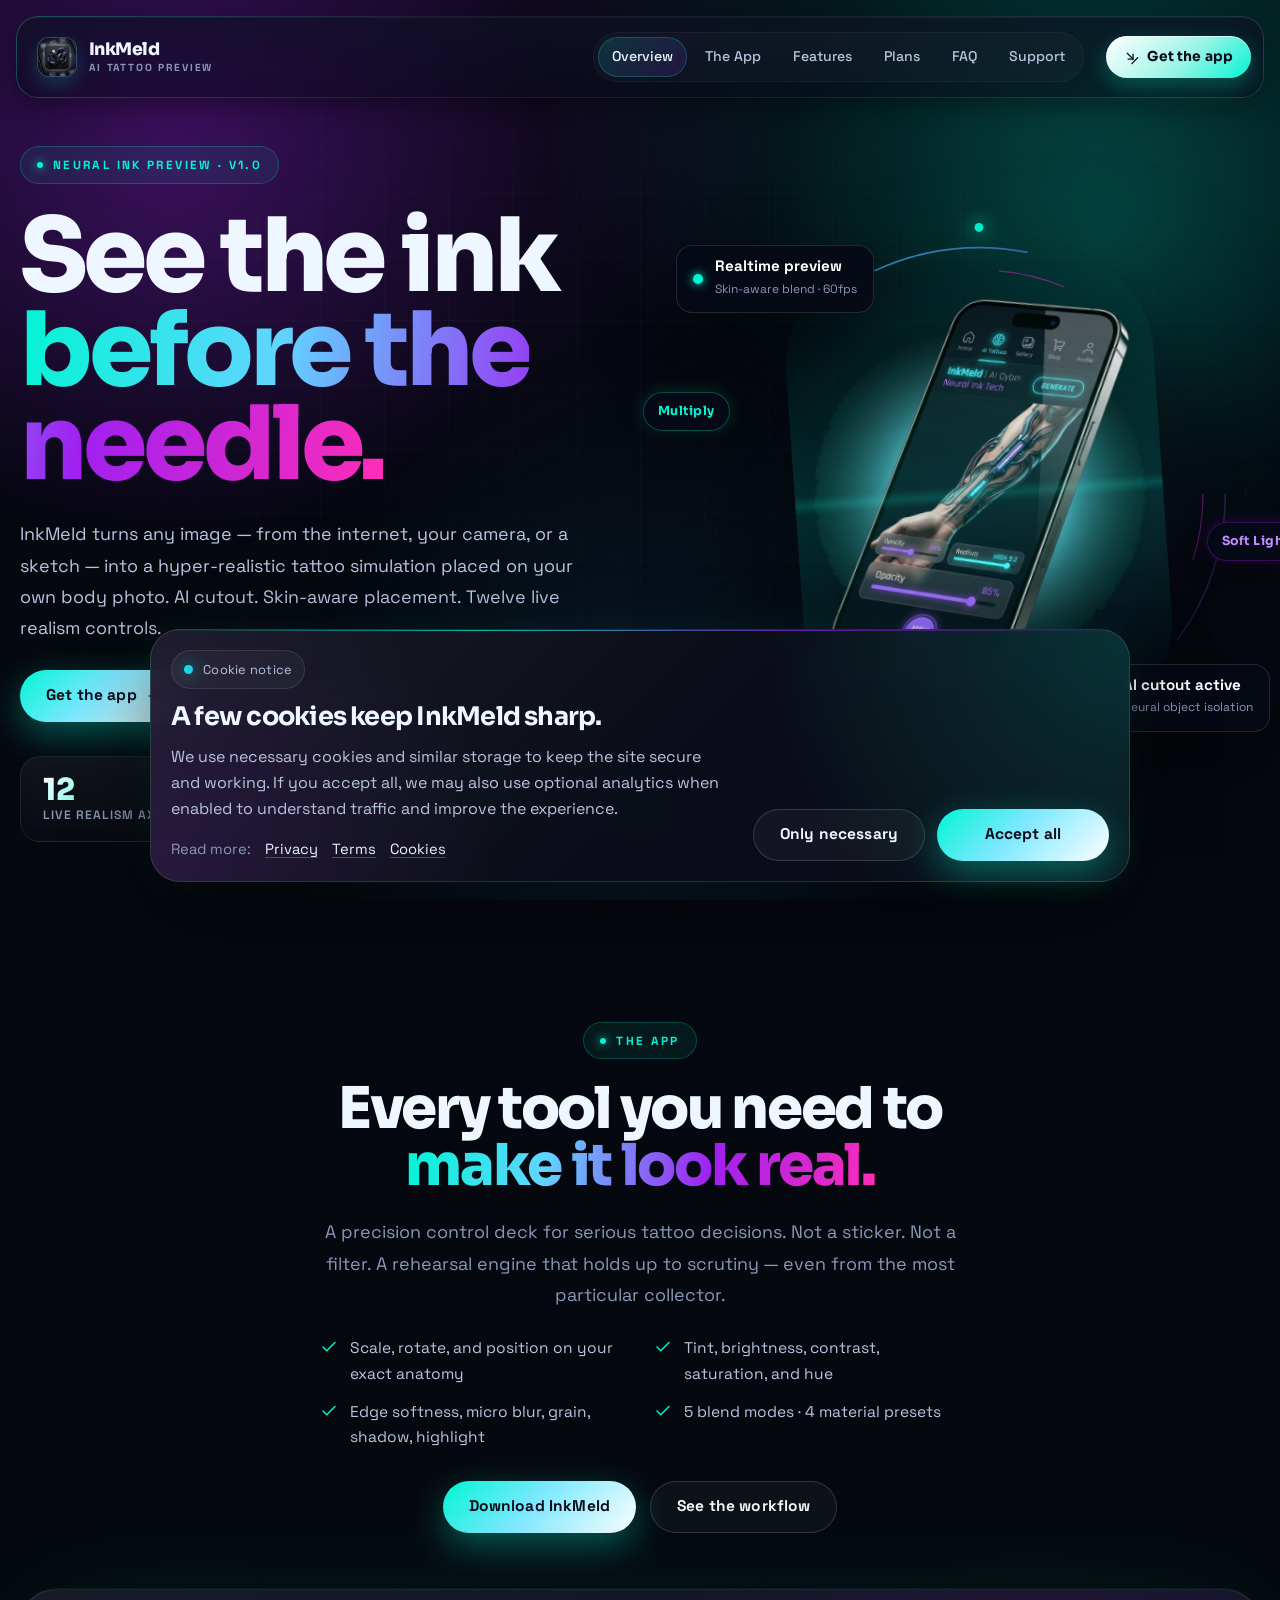
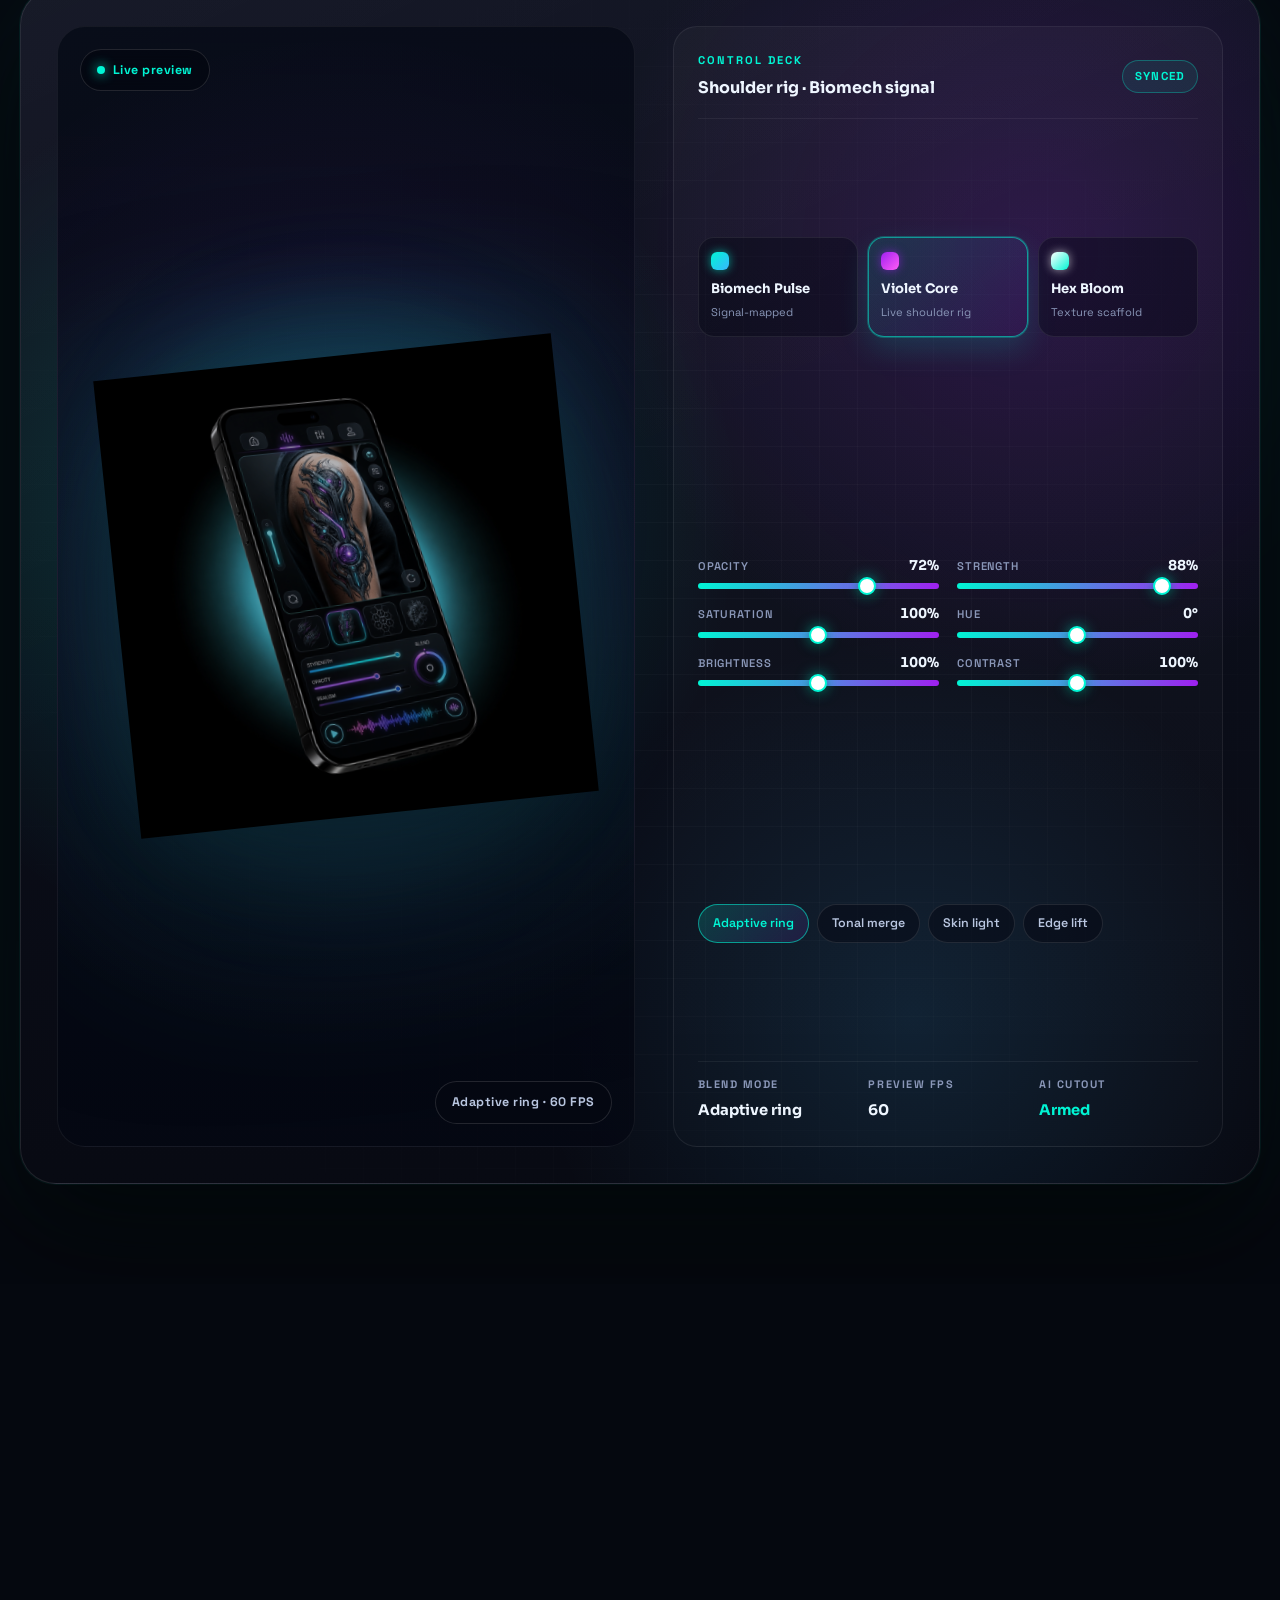
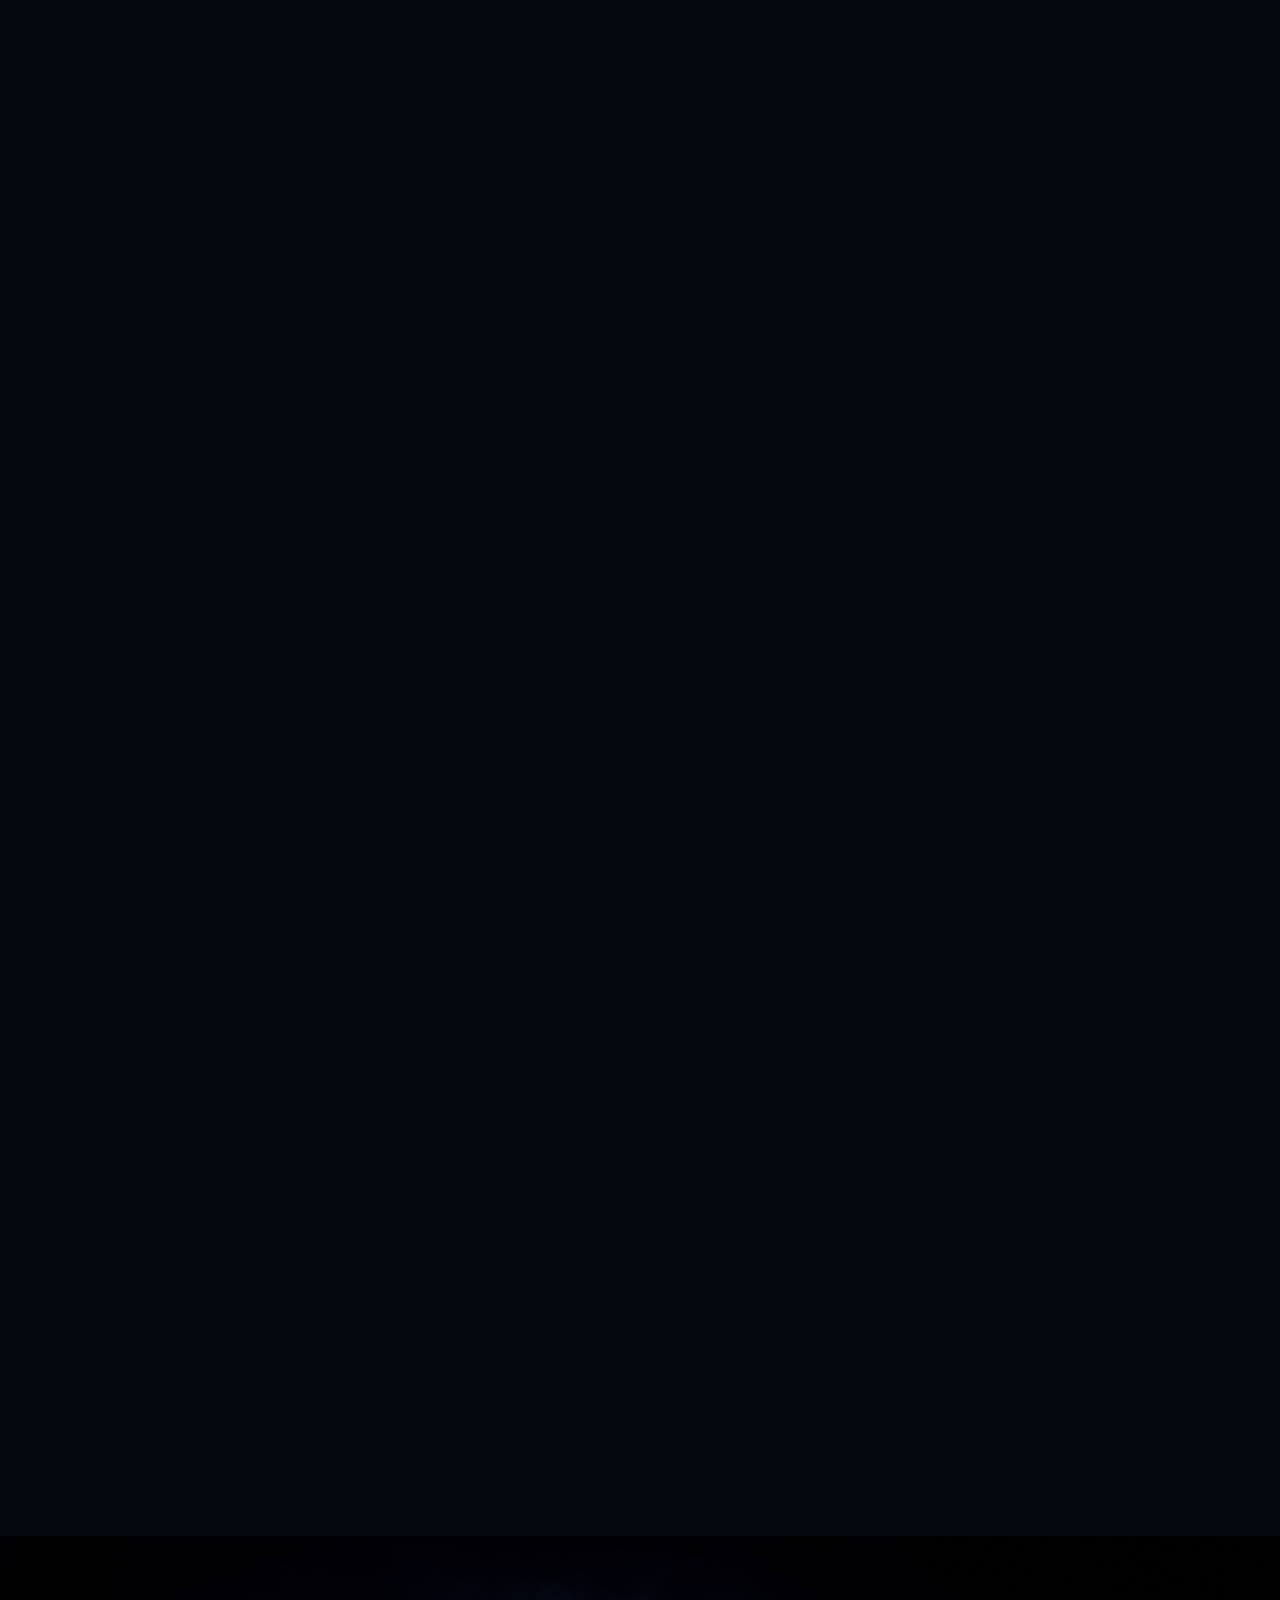
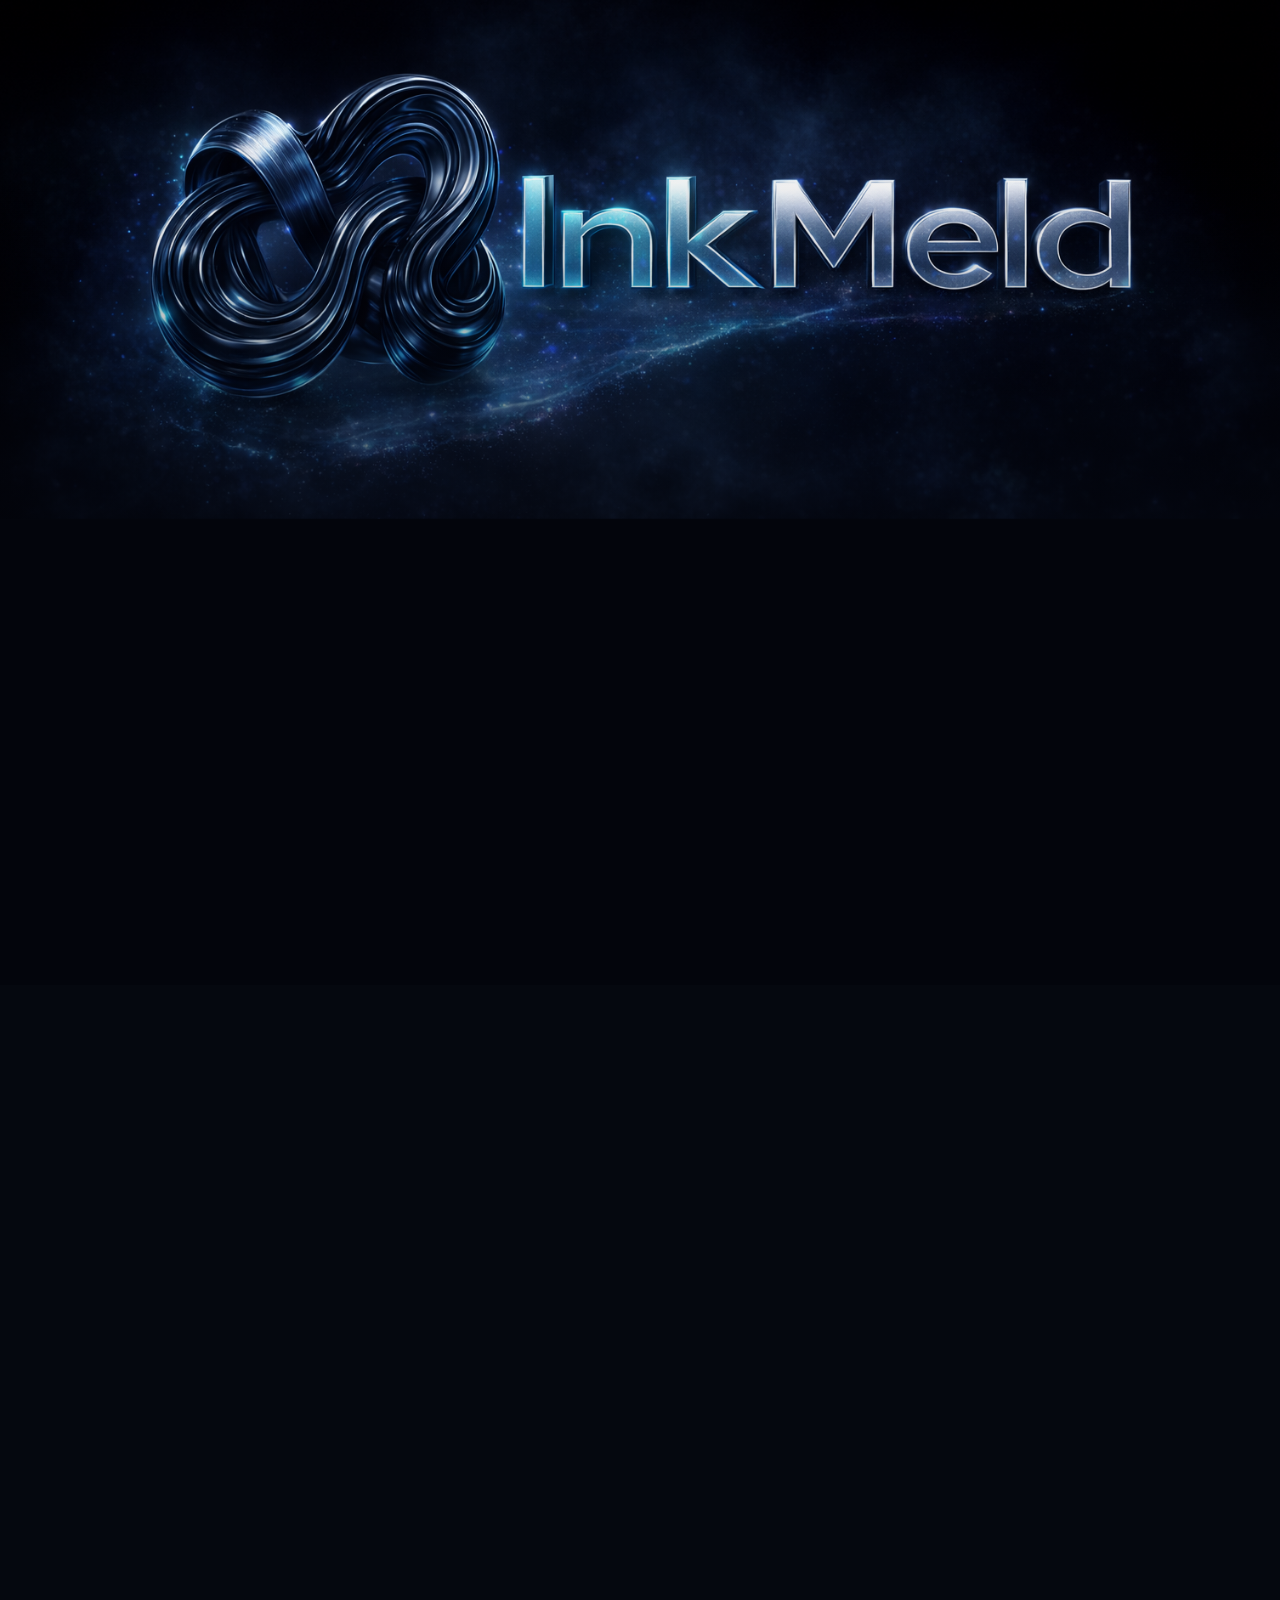
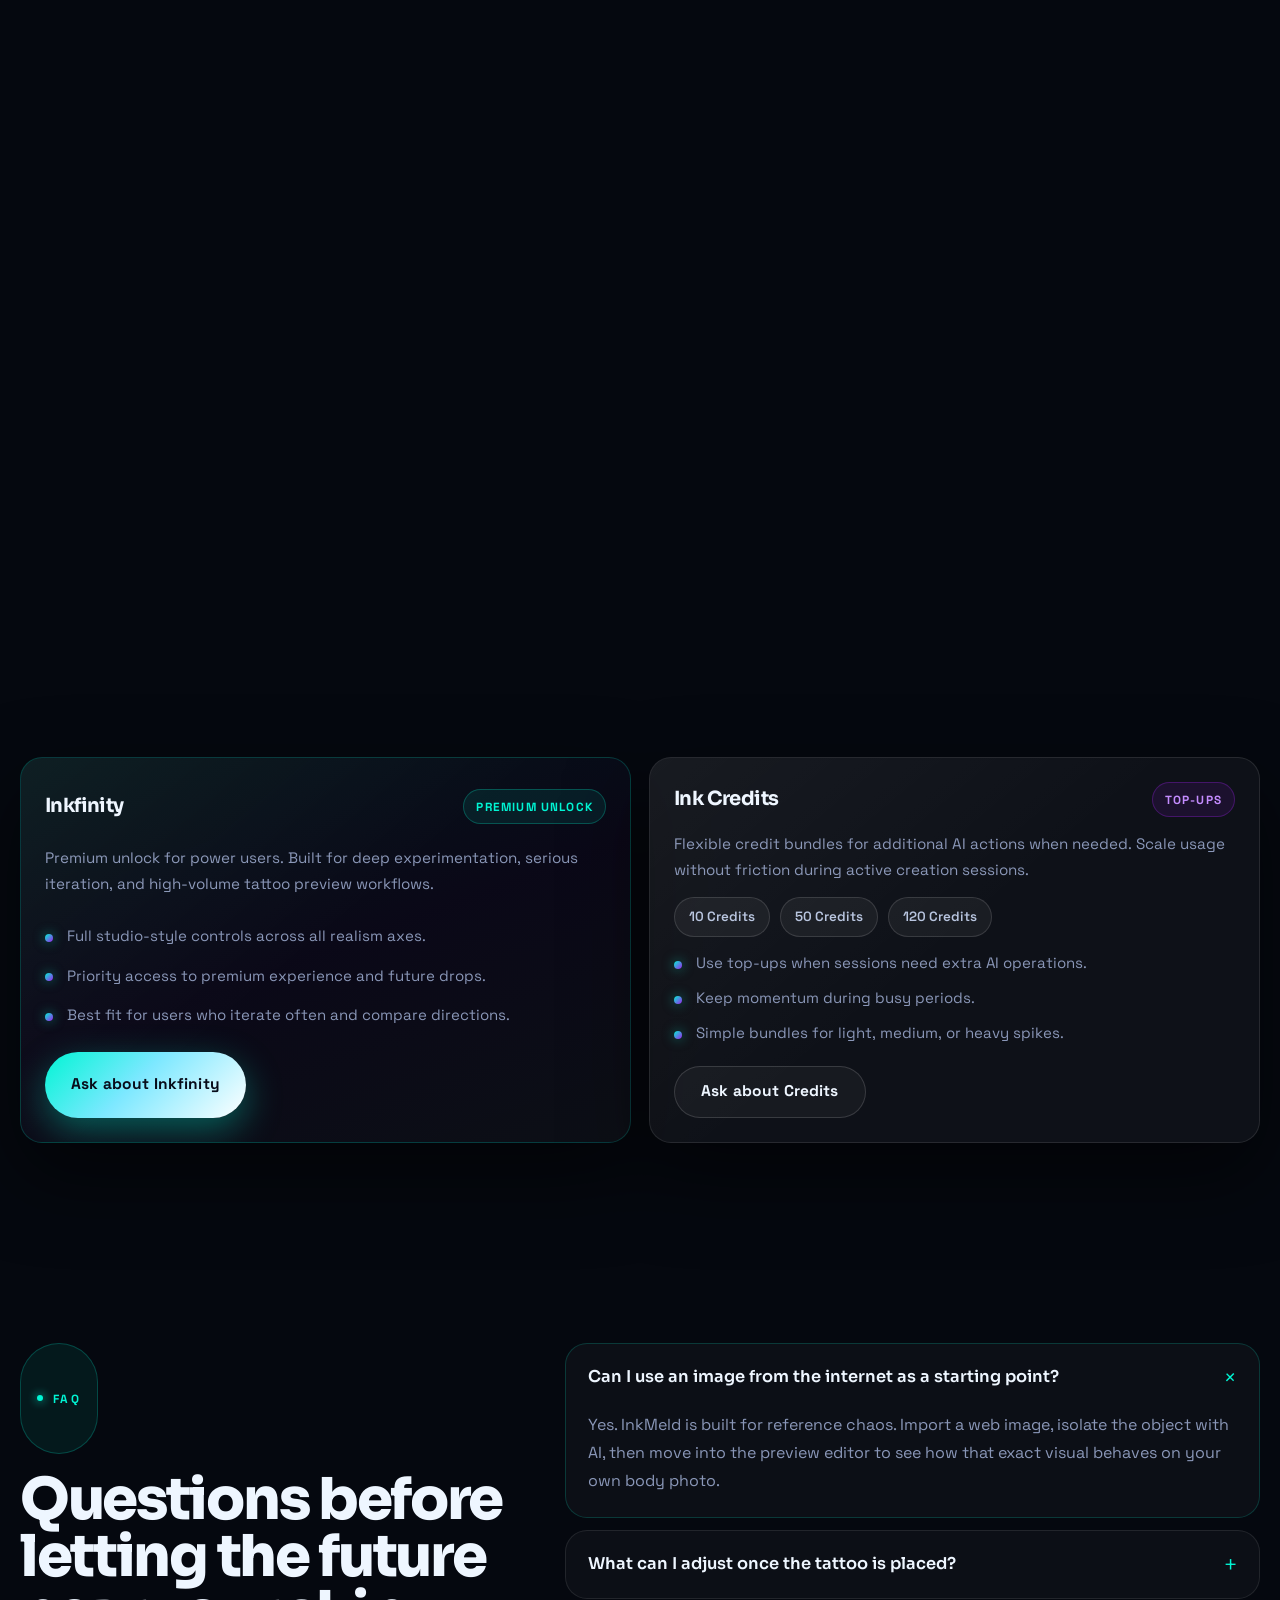
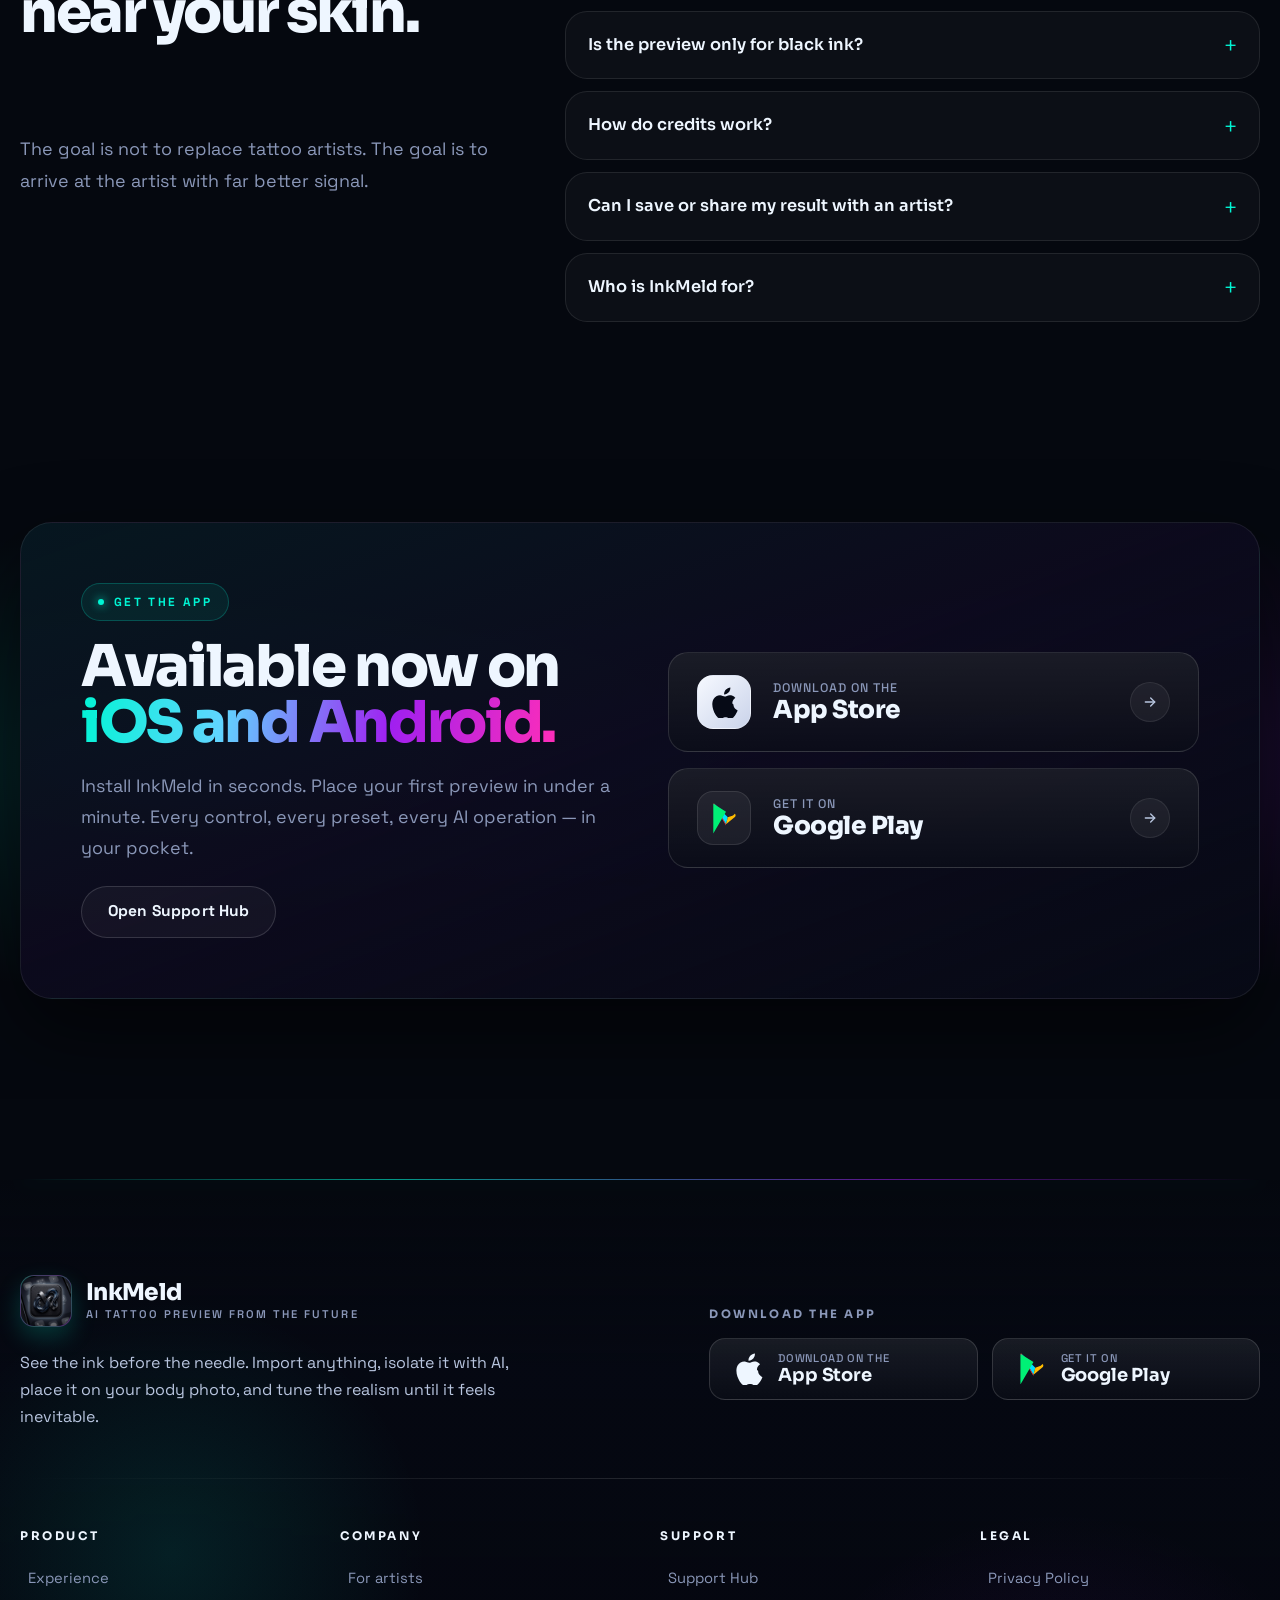
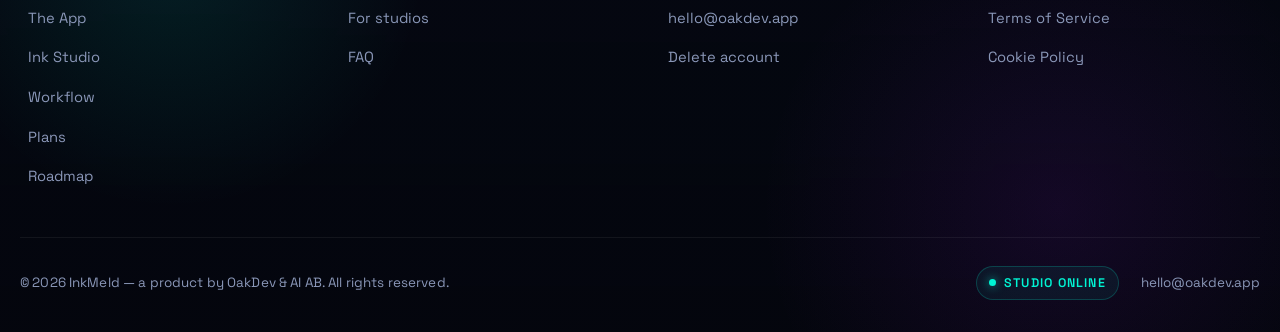
==== index.html @ fe4033d3 "interactive settings for phone" ====
<!DOCTYPE html>
<html lang="en">
<head>
  <meta charset="UTF-8">
  <meta name="viewport" content="width=device-width, initial-scale=1.0">
  <title>InkMeld | AI Tattoo Preview From The Future</title>
  <meta name="description" content="InkMeld turns any image into a believable tattoo preview. Import artwork from anywhere, isolate it with AI, place it on your body photo, and refine realism with studio-grade controls.">
  <meta name="theme-color" content="#05080f">
  <meta property="og:site_name" content="InkMeld">
  <meta property="og:title" content="InkMeld | AI Tattoo Preview From The Future">
  <meta property="og:description" content="Import artwork from anywhere, isolate it with AI, place it on your body photo, and refine realism with studio-grade controls.">
  <meta property="og:type" content="website">
  <meta property="og:url" content="https://inkmeld.oakdev.app/">
  <meta property="og:image" content="https://inkmeld.oakdev.app/assets/mainlogo-premium-dark.png">
  <meta name="twitter:card" content="summary_large_image">
  <meta name="twitter:title" content="InkMeld | AI Tattoo Preview From The Future">
  <meta name="twitter:description" content="See the tattoo before the commitment. AI cutouts, skin-aware placement, studio-grade realism.">
  <meta name="twitter:image" content="https://inkmeld.oakdev.app/assets/mainlogo-premium-dark.png">
  <script>document.documentElement.classList.add('js');</script>
  <link rel="stylesheet" href="/css/global.css">
  <link rel="stylesheet" href="/css/cookie-consent.css">
  <link rel="canonical" href="https://inkmeld.oakdev.app/">
  <link rel="icon" type="image/png" href="/assets/logo-launcher-256.png">
  <link rel="apple-touch-icon" href="/assets/apple-touch-icon.png">
  <link rel="manifest" href="/site.webmanifest">
  <script type="application/ld+json">{"@context":"https://schema.org","@type":"MobileApplication","name":"InkMeld","url":"https://inkmeld.oakdev.app/","applicationCategory":"LifestyleApplication","operatingSystem":"iOS, Android","description":"AI-powered tattoo preview app.","publisher":{"@type":"Organization","name":"OakDev & AI AB"},"image":"https://inkmeld.oakdev.app/assets/mainlogo-premium-dark.png"}</script>
  <script type="module" src="/js/firebase-client.js"></script>
  <script src="/js/components/navbar.js" defer></script>
  <script src="/js/components/footer.js" defer></script>
  <script src="/js/main.js" defer></script>
  <script src="/js/cookie-consent.js" defer></script>
</head>
<body>
  <div class="scroll-progress" aria-hidden="true"></div>
  <inkmeld-navbar></inkmeld-navbar>

  <main id="main-content">

    <!-- ═══════════════════════ HERO ═══════════════════════ -->
    <section class="hero-section" id="experience">
      <div class="hero-backdrop" aria-hidden="true">
        <div class="hero-orb hero-orb--violet"></div>
        <div class="hero-orb hero-orb--cyan"></div>
        <div class="hero-grid-overlay"></div>
      </div>

      <div class="container hero-grid">
        <div class="hero-copy reveal">
          <span class="eyebrow">Neural Ink Preview &middot; v1.0</span>
          <h1 class="display-title">
            See the ink<br>
            <span class="text-gradient">before the needle.</span>
          </h1>
          <p class="lead-copy">
            InkMeld turns any image — from the internet, your camera, or a sketch — into a hyper-realistic tattoo simulation placed on your own body photo. AI cutout. Skin-aware placement. Twelve live realism controls.
          </p>

          <div class="hero-actions">
            <a href="#get-app" class="btn-primary">
              <span>Get the app</span>
              <svg width="16" height="16" viewBox="0 0 24 24" fill="none" stroke="currentColor" stroke-width="2.2" stroke-linecap="round" stroke-linejoin="round" aria-hidden="true"><path d="M5 12h14"/><path d="m13 6 6 6-6 6"/></svg>
            </a>
            <a href="#showcase" class="btn-secondary">See how it works</a>
          </div>

          <div class="hero-proof">
            <div class="hero-proof-item">
              <strong data-count="12">12</strong>
              <span>Live realism axes</span>
            </div>
            <div class="hero-proof-divider" aria-hidden="true"></div>
            <div class="hero-proof-item">
              <strong data-count="5">5</strong>
              <span>Blend modes</span>
            </div>
            <div class="hero-proof-divider" aria-hidden="true"></div>
            <div class="hero-proof-item">
              <strong data-count="4">4</strong>
              <span>Material presets</span>
            </div>
          </div>
        </div>

        <div class="hero-visual reveal">
          <div class="hero-stage" data-tilt>
            <div class="hero-stage-glow" aria-hidden="true"></div>
            <svg class="hero-ring" viewBox="0 0 500 500" aria-hidden="true" preserveAspectRatio="xMidYMid meet">
              <defs>
                <linearGradient id="ringGrad" x1="0%" y1="0%" x2="100%" y2="100%">
                  <stop offset="0%" stop-color="#00f5d4" stop-opacity="0.9"/>
                  <stop offset="50%" stop-color="#a020f0" stop-opacity="0.6"/>
                  <stop offset="100%" stop-color="#38b6ff" stop-opacity="0"/>
                </linearGradient>
                <linearGradient id="ringGrad2" x1="100%" y1="0%" x2="0%" y2="100%">
                  <stop offset="0%" stop-color="#ff2db8" stop-opacity="0.8"/>
                  <stop offset="60%" stop-color="#a020f0" stop-opacity="0.2"/>
                  <stop offset="100%" stop-color="#a020f0" stop-opacity="0"/>
                </linearGradient>
              </defs>
              <circle cx="250" cy="250" r="238" fill="none" stroke="rgba(255,255,255,0.05)" stroke-width="1" stroke-dasharray="2 8"/>
              <circle cx="250" cy="250" r="220" fill="none" stroke="url(#ringGrad)" stroke-width="1.5" stroke-dasharray="140 800" class="hero-ring-spin"/>
              <circle cx="250" cy="250" r="200" fill="none" stroke="url(#ringGrad2)" stroke-width="1" stroke-dasharray="60 900" class="hero-ring-spin hero-ring-spin--reverse"/>
              <circle cx="250" cy="12" r="4" fill="#00f5d4" class="hero-ring-dot"/>
            </svg>

            <div class="hero-device-wrap">
              <img
                src="/assets/hero-phone-cutout.png"
                alt="InkMeld app showing a cybernetic arm tattoo preview with realism controls"
                class="hero-device"
                width="973"
                height="1024"
                fetchpriority="high"
                decoding="async"
              >
              <div class="hero-scan" aria-hidden="true"></div>
            </div>

            <div class="hero-tag hero-tag--top">
              <span class="hero-tag-dot" aria-hidden="true"></span>
              <div>
                <strong>Realtime preview</strong>
                <span>Skin-aware blend &middot; 60fps</span>
              </div>
            </div>

            <div class="hero-tag hero-tag--bottom">
              <svg width="16" height="16" viewBox="0 0 24 24" fill="none" stroke="currentColor" stroke-width="2" stroke-linecap="round" stroke-linejoin="round" aria-hidden="true"><polygon points="13 2 3 14 12 14 11 22 21 10 12 10 13 2"/></svg>
              <div>
                <strong>AI cutout active</strong>
                <span>Neural object isolation</span>
              </div>
            </div>

            <div class="hero-orbit hero-orbit--a" aria-hidden="true">
              <span>Multiply</span>
            </div>
            <div class="hero-orbit hero-orbit--b" aria-hidden="true">
              <span>Soft Light</span>
            </div>
            <div class="hero-orbit hero-orbit--c" aria-hidden="true">
              <span>Screen</span>
            </div>
          </div>
        </div>
      </div>

    </section>

    <!-- ═══════════════════════ SHOWCASE / THE APP ═══════════════════════ -->
    <section class="showcase-section" id="showcase">
      <div class="showcase-glow" aria-hidden="true"></div>
      <div class="container">
        <div class="showcase-copy showcase-copy--centered reveal">
          <span class="eyebrow">The App</span>
          <h2 class="section-title">Every tool you need to<br><span class="text-gradient">make it look real.</span></h2>
          <p class="section-copy">A precision control deck for serious tattoo decisions. Not a sticker. Not a filter. A rehearsal engine that holds up to scrutiny — even from the most particular collector.</p>

          <ul class="showcase-list showcase-list--inline">
            <li>
              <svg width="18" height="18" viewBox="0 0 24 24" fill="none" stroke="currentColor" stroke-width="2" stroke-linecap="round" stroke-linejoin="round" aria-hidden="true"><polyline points="20 6 9 17 4 12"/></svg>
              <span>Scale, rotate, and position on your exact anatomy</span>
            </li>
            <li>
              <svg width="18" height="18" viewBox="0 0 24 24" fill="none" stroke="currentColor" stroke-width="2" stroke-linecap="round" stroke-linejoin="round" aria-hidden="true"><polyline points="20 6 9 17 4 12"/></svg>
              <span>Tint, brightness, contrast, saturation, and hue</span>
            </li>
            <li>
              <svg width="18" height="18" viewBox="0 0 24 24" fill="none" stroke="currentColor" stroke-width="2" stroke-linecap="round" stroke-linejoin="round" aria-hidden="true"><polyline points="20 6 9 17 4 12"/></svg>
              <span>Edge softness, micro blur, grain, shadow, highlight</span>
            </li>
            <li>
              <svg width="18" height="18" viewBox="0 0 24 24" fill="none" stroke="currentColor" stroke-width="2" stroke-linecap="round" stroke-linejoin="round" aria-hidden="true"><polyline points="20 6 9 17 4 12"/></svg>
              <span>5 blend modes &middot; 4 material presets</span>
            </li>
          </ul>

          <div class="hero-actions" style="margin-top: 8px; justify-content: center;">
            <a class="btn-primary" href="#get-app">Download InkMeld</a>
            <a class="btn-secondary" href="#workflow">See the workflow</a>
          </div>
        </div>

        <!-- Live, interactive demo: phone (left) + controls (right) -->
        <div class="live-demo reveal" data-live-demo>
          <div class="live-demo-bg" aria-hidden="true"></div>
          <div class="live-demo-grid" aria-hidden="true"></div>

          <div class="live-demo-stage">
            <span class="live-demo-pill live-demo-pill--top">
              <span class="pulse-dot" aria-hidden="true"></span>
              Live preview
            </span>
            <div class="live-demo-glow live-demo-glow--cyan" aria-hidden="true"></div>
            <div class="live-demo-glow live-demo-glow--violet" aria-hidden="true"></div>

            <div class="live-phone-frame" data-live-phone>
              <img
                src="/assets/tattoo_app_control_mockup_v2.png"
                alt="InkMeld app showing a shoulder tattoo preview, responding to live control adjustments"
                class="live-phone-img"
                width="1254"
                height="1254"
                loading="lazy"
                decoding="async"
              >
              <div class="live-phone-tint" aria-hidden="true"></div>
            </div>

            <span class="live-demo-pill live-demo-pill--bottom">Adaptive ring · 60 FPS</span>
          </div>

          <div class="live-demo-controls">
            <header class="live-demo-header">
              <div>
                <span class="live-demo-eyebrow">Control deck</span>
                <strong>Shoulder rig · Biomech signal</strong>
              </div>
              <span class="live-demo-chip">Synced</span>
            </header>

            <section class="live-demo-presets" aria-label="Material presets" data-preset-row>
              <button type="button" class="live-preset" data-preset="pulse">
                <span class="live-preset-sigil live-preset-sigil--pulse" aria-hidden="true"></span>
                <strong>Biomech Pulse</strong>
                <span>Signal-mapped</span>
              </button>
              <button type="button" class="live-preset is-active" data-preset="violet">
                <span class="live-preset-sigil live-preset-sigil--violet" aria-hidden="true"></span>
                <strong>Violet Core</strong>
                <span>Live shoulder rig</span>
              </button>
              <button type="button" class="live-preset" data-preset="hex">
                <span class="live-preset-sigil live-preset-sigil--hex" aria-hidden="true"></span>
                <strong>Hex Bloom</strong>
                <span>Texture scaffold</span>
              </button>
            </section>

            <section class="live-demo-sliders" aria-label="Realism controls">
              <label class="live-slider">
                <div class="live-slider-label"><span>Opacity</span><strong data-value="opacity">72%</strong></div>
                <input type="range" min="0" max="100" value="72" data-control="opacity" aria-label="Opacity">
              </label>
              <label class="live-slider">
                <div class="live-slider-label"><span>Strength</span><strong data-value="strength">88%</strong></div>
                <input type="range" min="0" max="100" value="88" data-control="strength" aria-label="Strength">
              </label>
              <label class="live-slider">
                <div class="live-slider-label"><span>Saturation</span><strong data-value="saturation">100%</strong></div>
                <input type="range" min="0" max="200" value="100" data-control="saturation" aria-label="Saturation">
              </label>
              <label class="live-slider">
                <div class="live-slider-label"><span>Hue</span><strong data-value="hue">0°</strong></div>
                <input type="range" min="-180" max="180" value="0" data-control="hue" aria-label="Hue">
              </label>
              <label class="live-slider">
                <div class="live-slider-label"><span>Brightness</span><strong data-value="brightness">100%</strong></div>
                <input type="range" min="40" max="160" value="100" data-control="brightness" aria-label="Brightness">
              </label>
              <label class="live-slider">
                <div class="live-slider-label"><span>Contrast</span><strong data-value="contrast">100%</strong></div>
                <input type="range" min="40" max="160" value="100" data-control="contrast" aria-label="Contrast">
              </label>
            </section>

            <section class="live-demo-blends" aria-label="Blend stack" data-blend-row>
              <button type="button" class="live-blend is-active" data-blend="adaptive">Adaptive ring</button>
              <button type="button" class="live-blend" data-blend="tonal">Tonal merge</button>
              <button type="button" class="live-blend" data-blend="skin">Skin light</button>
              <button type="button" class="live-blend" data-blend="edge">Edge lift</button>
            </section>

            <footer class="live-demo-footer">
              <div class="live-demo-footer-item">
                <span>Blend mode</span>
                <strong data-blend-label>Adaptive ring</strong>
              </div>
              <div class="live-demo-footer-item">
                <span>Preview FPS</span>
                <strong>60</strong>
              </div>
              <div class="live-demo-footer-item">
                <span>AI cutout</span>
                <strong class="live-state-ready">Armed</strong>
              </div>
            </footer>
          </div>
        </div>
      </div>
    </section>

    <!-- ═══════════════════════ WORKFLOW ═══════════════════════ -->
    <section id="workflow">
      <div class="container">
        <div class="section-heading is-centered reveal">
          <span class="eyebrow">The Workflow</span>
          <h2 class="section-title">From random image to<br><span class="text-gradient">body-ready preview.</span></h2>
          <p class="section-copy">Four steps. Simple enough to feel immediate, deep enough to feel powerful.</p>
        </div>

        <div class="workflow-grid">
          <article class="panel workflow-card reveal">
            <div class="workflow-step-number">01</div>
            <h3 class="workflow-title">Import or photograph</h3>
            <p class="workflow-copy">Start with a body photo you shot yourself. Bring in the tattoo source from a screenshot, design, symbol, sketch, or reference. Any source.</p>
          </article>

          <article class="panel workflow-card reveal">
            <div class="workflow-step-number">02</div>
            <h3 class="workflow-title">Run the AI cutout</h3>
            <p class="workflow-copy">InkMeld isolates the exact motif you care about — not the background, not a screenshot, the object itself, clean and ready.</p>
          </article>

          <article class="panel workflow-card reveal">
            <div class="workflow-step-number">03</div>
            <h3 class="workflow-title">Place and sculpt</h3>
            <p class="workflow-copy">Move, rotate, scale, tint, blend, soften, and tune how the ink sits against skin until the illusion feels locked in.</p>
          </article>

          <article class="panel workflow-card reveal">
            <div class="workflow-step-number">04</div>
            <h3 class="workflow-title">Save, export, share</h3>
            <p class="workflow-copy">When the preview hits, keep it. Save to your account, export it, share it with your artist, or compare directions before you book.</p>
          </article>
        </div>
      </div>
    </section>

    <!-- ═══════════════════════ FEATURES ═══════════════════════ -->
    <section id="features">
      <div class="container">
        <div class="section-heading is-centered reveal">
          <span class="eyebrow">Feature Constellation</span>
          <h2 class="section-title">Everything that makes the<br>preview feel <span class="text-gradient">eerily real.</span></h2>
          <p class="section-copy">The power is not one single trick. It is the stack: import, isolate, place, blend, refine, export.</p>
        </div>

        <div class="feature-grid">
          <article class="panel feature-card reveal holo-card">
            <div class="feature-icon-wrap">
              <svg width="26" height="26" viewBox="0 0 24 24" fill="none" stroke="currentColor" stroke-width="1.5" stroke-linecap="round" stroke-linejoin="round" aria-hidden="true"><circle cx="12" cy="12" r="3"/><circle cx="12" cy="12" r="9" stroke-dasharray="3 3"/><line x1="12" y1="3" x2="12" y2="6"/><line x1="12" y1="18" x2="12" y2="21"/><line x1="3" y1="12" x2="6" y2="12"/><line x1="18" y1="12" x2="21" y2="12"/></svg>
            </div>
            <h3 class="feature-title">Placement controls</h3>
            <p class="feature-copy">Scale, rotate, and move the artwork over your body photo until the composition sits against the exact anatomy and flow you want.</p>
          </article>

          <article class="panel feature-card reveal holo-card">
            <div class="feature-icon-wrap">
              <svg width="26" height="26" viewBox="0 0 24 24" fill="none" stroke="currentColor" stroke-width="1.5" stroke-linecap="round" stroke-linejoin="round" aria-hidden="true"><rect x="2" y="2" width="12" height="12" rx="2"/><rect x="10" y="10" width="12" height="12" rx="2"/></svg>
            </div>
            <h3 class="feature-title">Blend modes</h3>
            <p class="feature-copy">Multiply, soft light, overlay, screen, and hard light let the same artwork behave like five different material realities on skin.</p>
          </article>

          <article class="panel feature-card reveal holo-card">
            <div class="feature-icon-wrap">
              <svg width="26" height="26" viewBox="0 0 24 24" fill="none" stroke="currentColor" stroke-width="1.5" stroke-linecap="round" stroke-linejoin="round" aria-hidden="true"><circle cx="12" cy="12" r="4"/><path d="M12 2v3M12 19v3M4.22 4.22l2.12 2.12M17.66 17.66l2.12 2.12M2 12h3M19 12h3M4.22 19.78l2.12-2.12M17.66 6.34l2.12-2.12"/></svg>
            </div>
            <h3 class="feature-title">Realism engine</h3>
            <p class="feature-copy">Edge softness, micro blur, grain, shadow, highlight, and skin blend turn a flat graphic into something bodily and settled — not floating above skin.</p>
          </article>

          <article class="panel feature-card reveal holo-card">
            <div class="feature-icon-wrap">
              <svg width="26" height="26" viewBox="0 0 24 24" fill="none" stroke="currentColor" stroke-width="1.5" stroke-linecap="round" stroke-linejoin="round" aria-hidden="true"><path d="M12 20h9"/><path d="M16.5 3.5a2.121 2.121 0 0 1 3 3L7 19l-4 1 1-4L16.5 3.5z"/></svg>
            </div>
            <h3 class="feature-title">Material presets</h3>
            <p class="feature-copy">Classic Black, Soft Ink, Neon Future, Etched Metal. Jump between moods without rebuilding settings from zero.</p>
          </article>

          <article class="panel feature-card reveal holo-card">
            <div class="feature-icon-wrap">
              <svg width="26" height="26" viewBox="0 0 24 24" fill="none" stroke="currentColor" stroke-width="1.5" stroke-linecap="round" stroke-linejoin="round" aria-hidden="true"><path d="M21 15a2 2 0 0 1-2 2H7l-4 4V5a2 2 0 0 1 2-2h14a2 2 0 0 1 2 2z"/><circle cx="9" cy="10" r="1" fill="currentColor"/><circle cx="13" cy="10" r="1" fill="currentColor"/><circle cx="17" cy="10" r="1" fill="currentColor"/></svg>
            </div>
            <h3 class="feature-title">Share &amp; collaborate</h3>
            <p class="feature-copy">Export and share polished previews. Align with your artist before the session, compare variants with friends, and keep a history.</p>
          </article>

          <article class="panel feature-card reveal holo-card">
            <div class="feature-icon-wrap">
              <svg width="26" height="26" viewBox="0 0 24 24" fill="none" stroke="currentColor" stroke-width="1.5" stroke-linecap="round" stroke-linejoin="round" aria-hidden="true"><path d="M12 2l3 6 7 1-5 5 1 7-6-3-6 3 1-7-5-5 7-1z"/></svg>
            </div>
            <h3 class="feature-title">Credits &amp; commerce</h3>
            <p class="feature-copy">Monthly quota plus purchased AI credits. Server-side receipt verification keeps grants clean — built for serious release, not prototype shortcuts.</p>
          </article>
        </div>
      </div>
    </section>

    <!-- ═══════════════════════ BRAND CINEMA ═══════════════════════ -->
    <section class="brand-cinema-section" aria-label="InkMeld brand visual">
      <div class="brand-cinema-wrap">
        <img
          src="/assets/mainlogo-premium-dark.png"
          alt="InkMeld brand scene — neon metallic mark in a cinematic dark chamber"
          class="brand-cinema-img"
          loading="lazy"
          width="3072"
          height="2048"
          decoding="async"
        >
        <div class="brand-cinema-overlay">
          <div class="container brand-cinema-content reveal">
            <span class="eyebrow">The InkMeld Identity</span>
            <h2 class="brand-cinema-headline">
              Designed for the year 2100.<br>
              <span class="text-gradient">Available right now.</span>
            </h2>
            <p class="brand-cinema-sub">A product for people who take their decisions seriously — whether it is their first tattoo or their thirtieth.</p>
          </div>
        </div>
      </div>
    </section>

    <!-- ═══════════════════════ USE CASES ═══════════════════════ -->
    <section id="use-cases">
      <div class="container">
        <div class="section-heading is-centered reveal">
          <span class="eyebrow">Built For</span>
          <h2 class="section-title">Three distinct audiences.<br><span class="text-gradient">One sharp tool.</span></h2>
          <p class="section-copy">Clarity for clients, speed for artists, a better consultation flow for studios. Same app, three reasons to open it.</p>
        </div>

        <div class="use-case-grid">
          <article class="panel use-case-card reveal holo-card">
            <div class="use-case-number">01</div>
            <h3 class="workflow-title">Collectors &amp; first-timers</h3>
            <p class="workflow-copy">Explore ideas safely before you commit. Compare placements, styles, and intensity on your own body photos so the final choice feels intentional — not impulsive.</p>
            <ul class="list-clean">
              <li>Compare motifs side-by-side before booking.</li>
              <li>Share polished previews with your artist.</li>
              <li>Arrive at the consultation with confidence.</li>
            </ul>
          </article>

          <article class="panel use-case-card reveal holo-card">
            <div class="use-case-number">02</div>
            <h3 class="workflow-title">Tattoo artists</h3>
            <p class="workflow-copy">Reduce revision loops. Align faster with client vision. Test rough ideas on body references and convert vague briefs into precise visual direction.</p>
            <ul class="list-clean">
              <li>Prototype placement on client body references.</li>
              <li>Validate style direction before final linework.</li>
              <li>Spend the session making, not explaining.</li>
            </ul>
          </article>

          <article class="panel use-case-card reveal holo-card">
            <div class="use-case-number">03</div>
            <h3 class="workflow-title">Studio owners</h3>
            <p class="workflow-copy">Standardize preview quality across your team. Improve close rates. Make the consultation feel like it operates ten years ahead of the competition.</p>
            <ul class="list-clean">
              <li>Premium, visual-first consultation flow.</li>
              <li>Build customer trust with realistic previews.</li>
              <li>Reputation for technical innovation.</li>
            </ul>
          </article>
        </div>
      </div>
    </section>

    <!-- ═══════════════════════ PRICING ═══════════════════════ -->
    <section id="plans">
      <div class="container">
        <div class="section-heading is-centered reveal">
          <span class="eyebrow">Access Model</span>
          <h2 class="section-title">One premium core.<br><span class="text-gradient">Inkfinity.</span></h2>
          <p class="section-copy">A premium unlock for power users, with flexible credit top-ups when you need more AI horsepower. No friction. No interrupting your flow.</p>
        </div>

        <div class="plans-grid reveal">
          <article class="panel plan-card plan-card--featured">
            <div class="plan-card-header">
              <h3 class="card-title">Inkfinity</h3>
              <span class="plan-tag">Premium unlock</span>
            </div>
            <p class="card-copy">Premium unlock for power users. Built for deep experimentation, serious iteration, and high-volume tattoo preview workflows.</p>
            <ul class="list-clean plan-list">
              <li>Full studio-style controls across all realism axes.</li>
              <li>Priority access to premium experience and future drops.</li>
              <li>Best fit for users who iterate often and compare directions.</li>
            </ul>
            <div class="plans-actions">
              <a class="btn-primary" href="mailto:hello@oakdev.app?subject=InkMeld%20Inkfinity%20Inquiry">Ask about Inkfinity</a>
            </div>
          </article>

          <article class="panel plan-card">
            <div class="plan-card-header">
              <h3 class="card-title">Ink Credits</h3>
              <span class="plan-tag plan-tag--soft">Top-ups</span>
            </div>
            <p class="card-copy">Flexible credit bundles for additional AI actions when needed. Scale usage without friction during active creation sessions.</p>
            <div class="credit-pill-row">
              <span class="credit-pill">10 Credits</span>
              <span class="credit-pill">50 Credits</span>
              <span class="credit-pill">120 Credits</span>
            </div>
            <ul class="list-clean plan-list">
              <li>Use top-ups when sessions need extra AI operations.</li>
              <li>Keep momentum during busy periods.</li>
              <li>Simple bundles for light, medium, or heavy spikes.</li>
            </ul>
            <div class="plans-actions">
              <a class="btn-secondary" href="mailto:hello@oakdev.app?subject=InkMeld%20Ink%20Credits%20Inquiry">Ask about Credits</a>
            </div>
          </article>
        </div>
      </div>
    </section>

    <!-- ═══════════════════════ FAQ ═══════════════════════ -->
    <section id="faq">
      <div class="container faq-layout">
        <div class="section-heading reveal">
          <span class="eyebrow">FAQ</span>
          <h2 class="section-title">Questions before letting the future<br>near your skin.</h2>
          <p class="section-copy">The goal is not to replace tattoo artists. The goal is to arrive at the artist with far better signal.</p>
        </div>

        <div class="faq-list reveal">
          <details class="faq-item" open>
            <summary>Can I use an image from the internet as a starting point?</summary>
            <p>Yes. InkMeld is built for reference chaos. Import a web image, isolate the object with AI, then move into the preview editor to see how that exact visual behaves on your own body photo.</p>
          </details>

          <details class="faq-item">
            <summary>What can I adjust once the tattoo is placed?</summary>
            <p>Placement, scale, rotation, tint, brightness, contrast, saturation, hue, opacity, edge softness, micro blur, grain, shadow, highlight, and skin blend — twelve axes of control across color and realism.</p>
          </details>

          <details class="faq-item">
            <summary>Is the preview only for black ink?</summary>
            <p>No. InkMeld includes tint handling and multiple material presets that push the preview toward dense blackwork, softer ink behavior, futuristic neon energy, or hard reflective finishes.</p>
          </details>

          <details class="faq-item">
            <summary>How do credits work?</summary>
            <p>The app supports a monthly quota plus purchased AI credits. Commerce flows use server-side receipt verification so credit grants happen only after successful validation.</p>
          </details>

          <details class="faq-item">
            <summary>Can I save or share my result with an artist?</summary>
            <p>Yes. Save, export, and share behavior lets your best previews move from experiment to real conversation — ready to use in artist consultations or side-by-side comparison rounds.</p>
          </details>

          <details class="faq-item">
            <summary>Who is InkMeld for?</summary>
            <p>Anyone in the tattoo decision chain: first-timers exploring ideas, collectors planning their next piece, professional artists streamlining client consultations, and studios that want a modern premium experience.</p>
          </details>
        </div>
      </div>
    </section>

    <!-- ═══════════════════════ GET THE APP ═══════════════════════ -->
    <section id="get-app" class="get-app-section">
      <div class="get-app-glow" aria-hidden="true"></div>
      <div class="container">
        <article class="panel get-app-panel reveal">
          <div class="get-app-copy">
            <span class="eyebrow">Get The App</span>
            <h2 class="section-title">Available now on<br><span class="text-gradient">iOS and Android.</span></h2>
            <p class="section-copy">Install InkMeld in seconds. Place your first preview in under a minute. Every control, every preset, every AI operation — in your pocket.</p>

            <div class="hero-actions" style="margin-top: 4px;">
              <a class="btn-secondary" href="/support">Open Support Hub</a>
            </div>
          </div>

          <div class="get-app-stores" aria-label="Download InkMeld">
            <a href="#" class="mega-store-btn mega-store-btn--apple" aria-label="Download InkMeld on the App Store">
              <span class="mega-store-btn__icon" aria-hidden="true">
                <svg viewBox="0 0 24 29" xmlns="http://www.w3.org/2000/svg" fill="currentColor">
                  <path d="M20.15 15.28c-.03-3.32 2.72-4.92 2.85-5-1.56-2.28-3.99-2.59-4.86-2.63-2.07-.21-4.03 1.22-5.08 1.22-1.04 0-2.66-1.19-4.37-1.16C6.3 7.75 3.96 9.04 2.71 11.18c-2.55 4.42-.65 10.96 1.83 14.54 1.22 1.75 2.67 3.72 4.57 3.65 1.84-.07 2.53-1.19 4.75-1.19s2.84 1.19 4.77 1.15c1.97-.04 3.22-1.78 4.42-3.55 1.41-2.02 1.98-3.99 2.01-4.09-.04-.02-3.88-1.49-3.91-5.41zM16.77 4.96c1-1.22 1.68-2.9 1.49-4.59-1.44.06-3.21.97-4.25 2.16-.92 1.07-1.74 2.79-1.52 4.43 1.61.12 3.26-.82 4.28-2z"/>
                </svg>
              </span>
              <span class="mega-store-btn__text">
                <small>Download on the</small>
                <strong>App Store</strong>
              </span>
              <span class="mega-store-btn__arrow" aria-hidden="true">
                <svg viewBox="0 0 24 24" fill="none" stroke="currentColor" stroke-width="2" stroke-linecap="round" stroke-linejoin="round"><path d="M5 12h14"/><path d="m13 6 6 6-6 6"/></svg>
              </span>
            </a>

            <a href="#" class="mega-store-btn mega-store-btn--google" aria-label="Get InkMeld on Google Play">
              <span class="mega-store-btn__icon" aria-hidden="true">
                <svg viewBox="0 0 512 512" xmlns="http://www.w3.org/2000/svg">
                  <path fill="#00E0FF" d="M325.3 234.3 104.6 12.1c-1.3-1.3-3.3.1-2.8 1.9l.2.6 193.2 334.5 30.1-114.8z"/>
                  <path fill="#FFBC00" d="m410.9 204.4-85.6 30-30.1 114.8 146.1-119.7c16.4-13.4 16.4-38.5-.3-51.8l-30.1 26.7z"/>
                  <path fill="#FF3A44" d="M295.2 349.2 101.9 12.6c-.4-1.8-1.8-3.1-3.7-3.5-3.9-.7-7.6 1.4-9.2 5l206.4 355.3-.2-20.2z"/>
                  <path fill="#00F076" d="M88.9 14.1c-1.4 2-2 4.3-1.9 6.6v470.6c0 2.4.7 4.7 2.1 6.7l206.4-354.8L88.9 14.1z"/>
                </svg>
              </span>
              <span class="mega-store-btn__text">
                <small>Get it on</small>
                <strong>Google Play</strong>
              </span>
              <span class="mega-store-btn__arrow" aria-hidden="true">
                <svg viewBox="0 0 24 24" fill="none" stroke="currentColor" stroke-width="2" stroke-linecap="round" stroke-linejoin="round"><path d="M5 12h14"/><path d="m13 6 6 6-6 6"/></svg>
              </span>
            </a>
          </div>
        </article>
      </div>
    </section>

  </main>

  <inkmeld-footer></inkmeld-footer>
</body>
</html>
---- css/global.css ----
@import url('https://fonts.googleapis.com/css2?family=Space+Grotesk:wght@400;500;700&family=Sora:wght@400;500;600;700;800;900&display=swap');

/* ─── Design Tokens ─────────────────────────────────────────── */
:root {
  --bg-void: #05080f;
  --bg-deep: #080b18;
  --bg-surface: rgba(10, 14, 28, 0.82);
  --bg-surface-strong: rgba(7, 10, 22, 0.96);
  --bg-soft: rgba(255, 255, 255, 0.04);
  --bg-elevated: rgba(255, 255, 255, 0.07);
  --border-soft: rgba(255, 255, 255, 0.09);
  --border-glow: rgba(0, 245, 212, 0.28);
  --text-main: #eef6ff;
  --text-muted: #8a97b8;
  --text-soft: #b8c5df;
  --text-dark: #080c1a;
  --neon-cyan: #00f5d4;
  --neon-blue: #38b6ff;
  --neon-violet: #a020f0;
  --neon-pink: #ff2db8;
  --neon-gold: #ffd24d;
  --neon-white: #e8f4ff;
  --danger: #ff4060;
  --shadow-deep: 0 32px 80px rgba(0, 0, 0, 0.55);
  --shadow-glow-cyan: 0 0 40px rgba(0, 245, 212, 0.22);
  --shadow-glow-violet: 0 0 40px rgba(160, 32, 240, 0.22);
  --radius-xl: 32px;
  --radius-lg: 24px;
  --radius-md: 18px;
  --radius-sm: 12px;
  --font-display: 'Sora', sans-serif;
  --font-body: 'Space Grotesk', sans-serif;
  --site-width: 1280px;
  --nav-height: 82px;
}

/* ─── Reset ─────────────────────────────────────────────────── */
*, *::before, *::after { box-sizing: border-box; margin: 0; padding: 0; }
html { scroll-behavior: smooth; }
html:focus-within { scroll-behavior: smooth; }
img { display: block; max-width: 100%; }
a { color: inherit; text-decoration: none; }
button, input, textarea, select { font: inherit; }
button { color: inherit; background: none; border: 0; }
main { position: relative; }
inkmeld-navbar, inkmeld-footer { display: block; }

a:focus-visible, button:focus-visible, input:focus-visible, summary:focus-visible {
  outline: 2px solid var(--neon-cyan);
  outline-offset: 4px;
  border-radius: 4px;
}

/* ─── Body & Background ─────────────────────────────────────── */
body {
  min-height: 100vh;
  overflow-x: hidden;
  background: var(--bg-void);
  color: var(--text-main);
  font-family: var(--font-body);
  line-height: 1.65;
}

body.nav-open { overflow: hidden; }

/* Subtle grid overlay (simplified — mask-image removed for perf) */
body::before {
  content: '';
  position: fixed;
  inset: 0;
  background:
    linear-gradient(rgba(255,255,255,0.018) 1px, transparent 1px),
    linear-gradient(90deg, rgba(255,255,255,0.018) 1px, transparent 1px);
  background-size: 80px 80px;
  pointer-events: none;
  z-index: -2;
  opacity: 0.55;
}

/* Ambient glow base */
body::after {
  content: '';
  position: fixed;
  inset: 0;
  background:
    radial-gradient(ellipse at 15% 10%, rgba(160, 32, 240, 0.18) 0%, transparent 40%),
    radial-gradient(ellipse at 85% 8%, rgba(0, 245, 212, 0.14) 0%, transparent 36%),
    radial-gradient(ellipse at 50% 90%, rgba(56, 182, 255, 0.1) 0%, transparent 40%);
  pointer-events: none;
  z-index: -1;
}

/* Canvas particles */
#ink-canvas {
  position: fixed;
  inset: 0;
  width: 100%;
  height: 100%;
  pointer-events: none;
  z-index: 0;
}

section {
  position: relative;
  padding: 100px 0;
  z-index: 1;
}

/* ─── Scroll Progress ───────────────────────────────────────── */
.scroll-progress {
  position: fixed;
  top: 0; left: 0;
  height: 2px;
  width: 0;
  background: linear-gradient(90deg, var(--neon-cyan), var(--neon-blue), var(--neon-violet), var(--neon-pink));
  box-shadow: 0 0 20px rgba(0, 245, 212, 0.6);
  z-index: 1200;
  transition: width 0.1s linear;
}

/* ─── Layout ────────────────────────────────────────────────── */
.container {
  width: min(100% - 40px, var(--site-width));
  margin: 0 auto;
}

/* ─── Animations ────────────────────────────────────────────── */
@keyframes float {
  0%, 100% { transform: translateY(0px); }
  50% { transform: translateY(-14px); }
}

@keyframes float-slow {
  0%, 100% { transform: translateY(0px) rotate(0deg); }
  33% { transform: translateY(-8px) rotate(0.5deg); }
  66% { transform: translateY(-4px) rotate(-0.5deg); }
}

@keyframes pulse-glow {
  0%, 100% { opacity: 0.5; transform: scale(1); }
  50% { opacity: 1; transform: scale(1.06); }
}

@keyframes pulse-ring {
  0% { transform: scale(0.94); opacity: 0.7; }
  100% { transform: scale(1.06); opacity: 0; }
}

@keyframes spin-slow {
  to { transform: rotate(360deg); }
}

@keyframes blink {
  0%, 100% { opacity: 1; }
  50% { opacity: 0.4; }
}

@keyframes gradient-shift {
  0% { background-position: 0% 50%; }
  50% { background-position: 100% 50%; }
  100% { background-position: 0% 50%; }
}

@keyframes shimmer {
  0% { transform: translateX(-100%); }
  100% { transform: translateX(200%); }
}

/* ─── Typography ────────────────────────────────────────────── */
.display-title, .section-title, .page-title, .cta-title {
  font-family: var(--font-display);
  letter-spacing: -0.04em;
}

.display-title {
  font-size: clamp(3.8rem, 8vw, 8rem);
  line-height: 0.92;
  font-weight: 800;
}

.section-title {
  font-size: clamp(2.4rem, 4.5vw, 4.6rem);
  line-height: 0.98;
  font-weight: 800;
}

.page-title {
  font-size: clamp(2.4rem, 5vw, 5rem);
  line-height: 0.98;
  font-weight: 800;
}

.lead-copy, .section-copy, .page-copy {
  color: var(--text-soft);
  font-size: clamp(1rem, 1.4vw, 1.18rem);
  max-width: 640px;
  line-height: 1.75;
}

.section-copy, .page-copy { color: var(--text-muted); }

.text-gradient {
  background: linear-gradient(100deg, var(--neon-cyan) 0%, #60d5ff 30%, var(--neon-violet) 65%, var(--neon-pink) 100%);
  -webkit-background-clip: text;
  background-clip: text;
  color: transparent;
}

/* ─── Section Headings ──────────────────────────────────────── */
.section-heading {
  display: grid;
  gap: 18px;
  margin-bottom: 52px;
}

.section-heading.is-centered {
  text-align: center;
  justify-items: center;
  max-width: 820px;
  margin-left: auto;
  margin-right: auto;
}

/* ─── Eyebrow ───────────────────────────────────────────────── */
.eyebrow {
  display: inline-flex;
  width: fit-content;
  align-items: center;
  gap: 10px;
  padding: 8px 16px;
  border-radius: 999px;
  border: 1px solid rgba(0, 245, 212, 0.22);
  background: rgba(0, 245, 212, 0.07);
  color: var(--neon-cyan);
  font-size: 0.74rem;
  font-weight: 700;
  letter-spacing: 0.2em;
  text-transform: uppercase;
}

.eyebrow::before {
  content: '';
  width: 6px;
  height: 6px;
  border-radius: 50%;
  background: var(--neon-cyan);
  box-shadow: 0 0 10px var(--neon-cyan);
  flex-shrink: 0;
}

/* ─── Panel / Glass ─────────────────────────────────────────── */
.panel, .glass-panel {
  position: relative;
  overflow: hidden;
  border-radius: var(--radius-xl);
  border: 1px solid var(--border-soft);
  background:
    linear-gradient(160deg, rgba(255,255,255,0.065) 0%, rgba(255,255,255,0.01) 60%),
    rgba(8, 12, 24, 0.96);
  box-shadow: var(--shadow-deep);
}

.panel::before, .glass-panel::before {
  content: '';
  position: absolute;
  inset: 0;
  background: linear-gradient(140deg, rgba(255,255,255,0.1) 0%, transparent 50%);
  opacity: 0.4;
  pointer-events: none;
}

/* shimmer removed — caused scroll repaints */

/* Holo card — pointer glow */
.holo-card {
  transition: transform 0.3s ease, box-shadow 0.3s ease;
}

.holo-card::after {
  content: '';
  position: absolute;
  inset: var(--pointer-y, -200%) auto auto var(--pointer-x, -200%);
  width: 280px;
  height: 280px;
  translate: -50% -50%;
  background: radial-gradient(circle, rgba(255,255,255,0.15), transparent 70%);
  opacity: 0;
  transition: opacity 0.3s ease;
  pointer-events: none;
  border-radius: 0;
}

.holo-card:hover {
  transform: translateY(-4px);
  box-shadow: 0 40px 80px rgba(0,0,0,0.6), 0 0 60px rgba(0, 245, 212, 0.08);
}

.holo-card:hover::after { opacity: 1; }

/* ─── Buttons ───────────────────────────────────────────────── */
.btn-primary, .btn-secondary, .btn-ghost {
  display: inline-flex;
  align-items: center;
  justify-content: center;
  gap: 9px;
  min-height: 52px;
  padding: 0 26px;
  border-radius: 999px;
  font-weight: 700;
  font-size: 0.97rem;
  letter-spacing: 0.01em;
  transition: transform 0.25s ease, box-shadow 0.25s ease, background 0.25s ease, border-color 0.25s ease;
  position: relative;
  overflow: hidden;
}

.btn-primary {
  color: var(--text-dark);
  background: linear-gradient(135deg, var(--neon-cyan) 0%, #7ce8ff 45%, #fff 100%);
  box-shadow: 0 12px 36px rgba(0, 245, 212, 0.35);
}

.btn-primary::before {
  content: '';
  position: absolute;
  inset: 0;
  background: linear-gradient(135deg, transparent, rgba(255,255,255,0.25), transparent);
  transform: translateX(-100%);
  transition: transform 0.5s ease;
}

.btn-primary:hover::before { transform: translateX(100%); }

.btn-secondary, .btn-ghost {
  color: var(--text-main);
  border: 1px solid rgba(255, 255, 255, 0.14);
  background: rgba(255, 255, 255, 0.04);
}

.btn-primary:hover {
  transform: translateY(-3px);
  box-shadow: 0 20px 50px rgba(0, 245, 212, 0.45);
}

.btn-secondary:hover, .btn-ghost:hover {
  transform: translateY(-3px);
  border-color: rgba(0, 245, 212, 0.4);
  background: rgba(0, 245, 212, 0.06);
  box-shadow: 0 12px 36px rgba(0, 245, 212, 0.15);
}

.button-row, .hero-actions, .cta-actions, .support-actions {
  display: flex;
  flex-wrap: wrap;
  gap: 14px;
}

/* ─── Chip ──────────────────────────────────────────────────── */
.tag-row, .hero-chip-row {
  display: flex;
  flex-wrap: wrap;
  gap: 10px;
}

.chip {
  display: inline-flex;
  align-items: center;
  gap: 9px;
  padding: 9px 14px;
  border-radius: 999px;
  border: 1px solid rgba(255,255,255,0.09);
  background: rgba(255,255,255,0.04);
  color: var(--text-soft);
  font-size: 0.88rem;
  transition: border-color 0.2s ease, background 0.2s ease;
}

.chip:hover {
  border-color: rgba(0, 245, 212, 0.25);
  background: rgba(0, 245, 212, 0.05);
}

.chip::before {
  content: '';
  width: 6px;
  height: 6px;
  border-radius: 50%;
  background: linear-gradient(180deg, var(--neon-cyan), var(--neon-violet));
  box-shadow: 0 0 10px rgba(0, 245, 212, 0.5);
  flex-shrink: 0;
}

/* ─── List Clean ────────────────────────────────────────────── */
.list-clean {
  list-style: none;
  display: grid;
  gap: 14px;
}

.list-clean li {
  position: relative;
  padding-left: 22px;
  color: var(--text-soft);
  font-size: 0.97rem;
}

.list-clean li::before {
  content: '';
  position: absolute;
  top: 0.65em;
  left: 0;
  width: 8px;
  height: 8px;
  border-radius: 50%;
  background: linear-gradient(135deg, var(--neon-cyan), var(--neon-violet));
  box-shadow: 0 0 12px rgba(0, 245, 212, 0.5);
}

/* ─── Reveal Animation ──────────────────────────────────────── */
.reveal { opacity: 1; transform: none; }

html.js .reveal {
  opacity: 0;
  transform: translateY(36px);
  transition: opacity 0.9s cubic-bezier(0.16, 1, 0.3, 1), transform 0.9s cubic-bezier(0.16, 1, 0.3, 1);
}

html.js .reveal.is-visible { opacity: 1; transform: translateY(0); }

/* ─── Skip Link ─────────────────────────────────────────────── */
.skip-link {
  position: fixed;
  top: 14px; left: 14px;
  z-index: 1400;
  padding: 12px 18px;
  border-radius: 999px;
  background: var(--neon-cyan);
  color: var(--text-dark);
  font-weight: 700;
  transform: translateY(-200%);
  transition: transform 0.2s ease;
}

.skip-link:focus { transform: translateY(0); }

/* ─── Navbar ────────────────────────────────────────────────── */
.site-nav-wrap {
  position: fixed;
  inset: 0 0 auto 0;
  z-index: 1100;
  padding: 16px 16px 0;
  pointer-events: none;
}

.site-nav {
  position: relative;
  display: flex;
  align-items: center;
  justify-content: space-between;
  gap: 28px;
  min-height: var(--nav-height);
  margin: 0 auto;
  width: min(100%, var(--site-width));
  padding: 10px 12px 10px 18px;
  border-radius: 22px;
  border: 1px solid rgba(255,255,255,0.06);
  background:
    linear-gradient(180deg, rgba(14, 18, 34, 0.72) 0%, rgba(8, 11, 22, 0.56) 100%);
  backdrop-filter: blur(22px) saturate(140%);
  -webkit-backdrop-filter: blur(22px) saturate(140%);
  box-shadow:
    inset 0 1px 0 rgba(255,255,255,0.05),
    0 8px 24px rgba(0,0,0,0.35);
  pointer-events: auto;
  transition: background 0.3s ease, border-color 0.3s ease, box-shadow 0.3s ease, transform 0.3s ease;
}

.site-nav::before {
  content: '';
  position: absolute;
  inset: -1px;
  border-radius: inherit;
  padding: 1px;
  background: linear-gradient(135deg, rgba(0,245,212,0.35), rgba(160,32,240,0.0) 35%, rgba(0,0,0,0) 60%, rgba(56,182,255,0.25));
  -webkit-mask: linear-gradient(#000 0 0) content-box, linear-gradient(#000 0 0);
  mask: linear-gradient(#000 0 0) content-box, linear-gradient(#000 0 0);
  -webkit-mask-composite: xor;
  mask-composite: exclude;
  pointer-events: none;
  opacity: 0.7;
  transition: opacity 0.3s ease;
}

.site-nav.is-scrolled {
  background: rgba(6, 9, 20, 0.88);
  border-color: rgba(255,255,255,0.08);
  box-shadow:
    inset 0 1px 0 rgba(255,255,255,0.06),
    0 18px 46px rgba(0,0,0,0.5);
}

.site-nav.is-scrolled::before { opacity: 1; }

.nav-brand {
  display: inline-flex;
  align-items: center;
  gap: 12px;
  padding: 4px 6px 4px 2px;
  font-family: var(--font-display);
  font-size: 1.08rem;
  font-weight: 800;
  letter-spacing: -0.03em;
  color: var(--text-main);
}

.nav-brand-mark {
  position: relative;
  display: grid;
  place-items: center;
  width: 40px; height: 40px;
  border-radius: 12px;
  background: linear-gradient(135deg, rgba(0,245,212,0.22), rgba(160,32,240,0.28));
  border: 1px solid rgba(255,255,255,0.12);
  box-shadow: 0 0 0 1px rgba(0,0,0,0.4) inset, 0 8px 18px rgba(0,245,212,0.18);
}

.nav-brand-mark img { width: 100%; height: 100%; object-fit: cover; border-radius: 11px; }

.nav-brand-copy { display: grid; line-height: 1; }

.nav-brand-copy small {
  margin-top: 5px;
  color: var(--text-muted);
  font-family: var(--font-body);
  font-size: 0.64rem;
  font-weight: 700;
  letter-spacing: 0.18em;
  text-transform: uppercase;
}

.nav-panel { display: flex; align-items: center; gap: 22px; }

.nav-links {
  display: flex;
  align-items: center;
  gap: 4px;
  padding: 4px;
  border-radius: 999px;
  background: rgba(255,255,255,0.025);
  border: 1px solid rgba(255,255,255,0.04);
  color: var(--text-soft);
}

.nav-links a {
  position: relative;
  padding: 8px 14px;
  font-size: 0.88rem;
  font-weight: 500;
  border-radius: 999px;
  color: var(--text-soft);
  transition: color 0.2s ease, background 0.2s ease;
}

.nav-links a:hover {
  color: var(--text-main);
  background: rgba(255,255,255,0.04);
}

.nav-links a.is-active {
  color: var(--text-main);
  background: linear-gradient(135deg, rgba(0,245,212,0.14), rgba(160,32,240,0.14));
  box-shadow: inset 0 0 0 1px rgba(0,245,212,0.22);
}

.nav-actions { display: flex; align-items: center; gap: 10px; }

.nav-cta {
  display: inline-flex;
  align-items: center;
  gap: 9px;
  padding: 10px 18px;
  min-height: 42px;
  border-radius: 999px;
  font-family: var(--font-display);
  font-size: 0.86rem;
  font-weight: 700;
  letter-spacing: 0.01em;
  color: var(--text-dark);
  background: linear-gradient(135deg, #ffffff 0%, #9bf4e6 55%, var(--neon-cyan) 100%);
  box-shadow: 0 8px 22px rgba(0,245,212,0.28), inset 0 1px 0 rgba(255,255,255,0.6);
  transition: transform 0.25s ease, box-shadow 0.25s ease;
}

.nav-cta:hover {
  transform: translateY(-2px);
  box-shadow: 0 14px 32px rgba(0,245,212,0.4), inset 0 1px 0 rgba(255,255,255,0.6);
}

.nav-cta svg { flex-shrink: 0; transform: rotate(-45deg); }

.nav-toggle {
  display: none;
  width: 44px; height: 44px;
  border-radius: 13px;
  border: 1px solid rgba(255,255,255,0.12);
  background: rgba(255,255,255,0.04);
  cursor: pointer;
}

.nav-toggle span, .nav-toggle::before, .nav-toggle::after {
  content: '';
  display: block;
  width: 18px; height: 2px;
  margin: 0 auto;
  background: white;
  transition: transform 0.2s ease, opacity 0.2s ease;
  border-radius: 2px;
}

.nav-toggle span { margin: 5px auto; }
.nav-open .nav-toggle::before { transform: translateY(7px) rotate(45deg); }
.nav-open .nav-toggle::after { transform: translateY(-7px) rotate(-45deg); }
.nav-open .nav-toggle span { opacity: 0; }

/* ─── HERO ──────────────────────────────────────────────────── */
.hero-section {
  position: relative;
  padding-top: calc(var(--nav-height) + 64px);
  padding-bottom: 80px;
  overflow: hidden;
}

.hero-backdrop {
  position: absolute;
  inset: 0;
  pointer-events: none;
  z-index: 0;
  overflow: hidden;
}

.hero-orb {
  position: absolute;
  border-radius: 50%;
  pointer-events: none;
  z-index: 0;
}

.hero-orb--violet {
  width: 780px; height: 780px;
  top: -220px; left: -220px;
  background: radial-gradient(circle at center, rgba(160, 32, 240, 0.22) 0%, rgba(160, 32, 240, 0.07) 42%, transparent 70%);
}

.hero-orb--cyan {
  width: 720px; height: 720px;
  top: -120px; right: -180px;
  background: radial-gradient(circle at center, rgba(0, 245, 212, 0.18) 0%, rgba(0, 245, 212, 0.05) 42%, transparent 70%);
}

.hero-grid-overlay {
  position: absolute;
  inset: 0;
  background-image:
    linear-gradient(rgba(255,255,255,0.02) 1px, transparent 1px),
    linear-gradient(90deg, rgba(255,255,255,0.02) 1px, transparent 1px);
  background-size: 64px 64px;
  mask-image: radial-gradient(ellipse 80% 60% at 50% 40%, #000 30%, transparent 85%);
  -webkit-mask-image: radial-gradient(ellipse 80% 60% at 50% 40%, #000 30%, transparent 85%);
  opacity: 0.9;
}

.hero-grid {
  display: grid;
  grid-template-columns: minmax(0, 1.05fr) minmax(0, 0.95fr);
  align-items: center;
  gap: 56px;
  position: relative;
  z-index: 1;
}

.hero-copy {
  display: grid;
  gap: 26px;
}

.hero-copy .lead-copy { max-width: 560px; }

.hero-proof {
  display: flex;
  align-items: center;
  gap: 26px;
  margin-top: 8px;
  padding: 18px 22px;
  border-radius: 20px;
  border: 1px solid rgba(255,255,255,0.08);
  background:
    linear-gradient(180deg, rgba(255,255,255,0.05), rgba(255,255,255,0.015));
  backdrop-filter: blur(8px);
  -webkit-backdrop-filter: blur(8px);
  width: fit-content;
  max-width: 100%;
}

.hero-proof-item {
  display: grid;
  gap: 4px;
  line-height: 1.15;
}

.hero-proof-item strong {
  font-family: var(--font-display);
  font-size: 1.9rem;
  font-weight: 800;
  line-height: 1;
  background: linear-gradient(135deg, #fff, var(--neon-cyan) 80%);
  -webkit-background-clip: text;
  background-clip: text;
  color: transparent;
}

.hero-proof-item span {
  color: var(--text-muted);
  font-size: 0.76rem;
  font-weight: 600;
  letter-spacing: 0.08em;
  text-transform: uppercase;
}

.hero-proof-divider {
  width: 1px;
  height: 36px;
  background: linear-gradient(180deg, transparent, rgba(255,255,255,0.18), transparent);
}

/* Hero visual */
.hero-visual {
  position: relative;
  isolation: isolate;
  z-index: 1;
}

.hero-stage {
  position: relative;
  display: grid;
  justify-items: center;
  width: min(100%, 560px);
  margin: 0 auto;
  padding: 30px 10px;
  aspect-ratio: 1 / 1;
}

.hero-stage-glow {
  position: absolute;
  inset: 16% 14% 12%;
  border-radius: 46% 54% 50% 50%;
  background:
    radial-gradient(circle at 48% 46%, rgba(0, 245, 212, 0.16), rgba(0, 245, 212, 0.08) 28%, rgba(56, 182, 255, 0.04) 44%, transparent 68%),
    radial-gradient(circle at 62% 58%, rgba(160, 32, 240, 0.12), rgba(160, 32, 240, 0.06) 34%, transparent 72%);
  filter: blur(52px);
  mix-blend-mode: screen;
  opacity: 0.78;
  animation: hero-glow-pulse 10s ease-in-out infinite;
  z-index: 0;
}

@keyframes hero-glow-pulse {
  0%, 100% { transform: scale(0.97) translateY(0); opacity: 0.62; }
  50% { transform: scale(1.03) translateY(-6px); opacity: 0.86; }
}

.hero-ring {
  position: absolute;
  inset: 0;
  width: 100%;
  height: 100%;
  z-index: 1;
  pointer-events: none;
  filter: drop-shadow(0 0 16px rgba(0, 245, 212, 0.35));
}

.hero-ring-spin {
  transform-origin: 250px 250px;
  animation: hero-ring-spin 22s linear infinite;
}

.hero-ring-spin--reverse {
  animation-duration: 34s;
  animation-direction: reverse;
}

.hero-ring-dot {
  transform-origin: 250px 250px;
  animation: hero-ring-spin 8s linear infinite;
  filter: drop-shadow(0 0 8px #00f5d4);
}

@keyframes hero-ring-spin {
  to { transform: rotate(360deg); }
}

.hero-device-wrap {
  position: relative;
  z-index: 2;
  width: 88%;
  max-width: 460px;
  aspect-ratio: 1 / 1.1;
  display: grid;
  place-items: center;
  isolation: isolate;
  overflow: visible;
  transform: rotate(-4deg);
  transition: transform 0.4s ease;
}

.hero-device-wrap::before,
.hero-device-wrap::after {
  content: '';
  position: absolute;
  border-radius: 50%;
  pointer-events: none;
}

.hero-device-wrap::before {
  inset: 16% 14% 12%;
  background: radial-gradient(circle at 52% 52%, rgba(0, 245, 212, 0.24), rgba(56, 182, 255, 0.12) 42%, rgba(160, 32, 240, 0.08) 62%, transparent 78%);
  filter: blur(26px);
  mix-blend-mode: screen;
  opacity: 0.72;
  transform: translate(5%, 6%) scale(0.9);
  z-index: 0;
}

.hero-device-wrap::after {
  inset: 26% 18% 12%;
  background: radial-gradient(circle at 50% 58%, rgba(2, 6, 18, 0.58), rgba(2, 6, 18, 0.2) 46%, transparent 72%);
  filter: blur(24px);
  opacity: 0.9;
  transform: translate(7%, 16%) scale(0.92);
  z-index: 1;
}

.hero-stage:hover .hero-device-wrap {
  transform: rotate(-2deg) scale(1.02);
}

.hero-device {
  position: relative;
  z-index: 2;
  display: block;
  width: 100%;
  max-width: 460px;
  height: auto;
  object-fit: contain;
  filter: drop-shadow(0 42px 82px rgba(0, 0, 0, 0.78)) drop-shadow(0 10px 20px rgba(2, 8, 18, 0.22));
  animation: hero-float 9s ease-in-out infinite;
}

.hero-scan {
  position: absolute;
  inset: 6% 10%;
  pointer-events: none;
  border-radius: 20%;
  background: linear-gradient(180deg, transparent 0%, rgba(0, 245, 212, 0.14) 48%, rgba(0, 245, 212, 0.28) 50%, rgba(0, 245, 212, 0.14) 52%, transparent 100%);
  mix-blend-mode: screen;
  animation: hero-scan 4.4s cubic-bezier(0.65, 0, 0.35, 1) infinite;
  z-index: 3;
}

@keyframes hero-scan {
  0% { transform: translateY(-55%); opacity: 0; }
  15% { opacity: 0.8; }
  85% { opacity: 0.8; }
  100% { transform: translateY(55%); opacity: 0; }
}

.hero-orbit {
  position: absolute;
  z-index: 3;
  padding: 8px 14px;
  border-radius: 999px;
  border: 1px solid rgba(0, 245, 212, 0.28);
  background: rgba(6, 10, 22, 0.92);
  backdrop-filter: blur(10px);
  -webkit-backdrop-filter: blur(10px);
  color: var(--neon-cyan);
  font-family: var(--font-display);
  font-size: 0.78rem;
  font-weight: 700;
  letter-spacing: 0.04em;
  box-shadow: 0 8px 24px rgba(0, 0, 0, 0.45), 0 0 16px rgba(0, 245, 212, 0.18);
  animation: hero-orbit-drift 12s ease-in-out infinite;
}

.hero-orbit--a { top: 32%; left: -10%; animation-delay: 0s; }
.hero-orbit--b { top: 55%; right: -8%; animation-delay: -4s; color: #c48cff; border-color: rgba(160,32,240,0.3); box-shadow: 0 8px 24px rgba(0,0,0,0.45), 0 0 16px rgba(160,32,240,0.22); }
.hero-orbit--c { bottom: 14%; left: 12%; animation-delay: -8s; color: #60d5ff; border-color: rgba(56,182,255,0.3); box-shadow: 0 8px 24px rgba(0,0,0,0.45), 0 0 16px rgba(56,182,255,0.22); }

@keyframes hero-orbit-drift {
  0%, 100% { transform: translate(0, 0); }
  50% { transform: translate(6px, -10px); }
}

@keyframes hero-float {
  0%, 100% { transform: translateY(0); }
  50% { transform: translateY(-10px); }
}

/* Hero floating tags */
.hero-tag {
  position: absolute;
  display: flex;
  align-items: center;
  gap: 12px;
  padding: 12px 16px;
  border-radius: 16px;
  border: 1px solid rgba(255,255,255,0.12);
  background: rgba(6, 10, 22, 0.94);
  backdrop-filter: blur(10px);
  -webkit-backdrop-filter: blur(10px);
  color: var(--text-soft);
  font-size: 0.88rem;
  box-shadow: var(--shadow-deep);
  z-index: 2;
  animation: hero-float 7s ease-in-out infinite;
}

.hero-tag--top {
  top: 6%;
  left: -4%;
  animation-delay: -2s;
}

.hero-tag--bottom {
  bottom: 8%;
  right: -2%;
  color: var(--neon-cyan);
  animation-delay: -4s;
}

.hero-tag strong { display: block; color: white; font-size: 0.95rem; margin-bottom: 2px; line-height: 1.1; }
.hero-tag span { color: var(--text-muted); font-size: 0.75rem; }
.hero-tag--bottom svg { color: var(--neon-cyan); flex-shrink: 0; }

.hero-tag-dot {
  width: 10px; height: 10px;
  border-radius: 50%;
  background: var(--neon-cyan);
  box-shadow: 0 0 10px var(--neon-cyan);
  flex-shrink: 0;
  animation: blink 1.6s ease-in-out infinite;
}

.signal-topline, .studio-topline, .meta-topline, .footer-kicker {
  display: flex;
  align-items: center;
  justify-content: space-between;
  gap: 12px;
  color: var(--text-muted);
  font-size: 0.72rem;
  font-weight: 700;
  letter-spacing: 0.18em;
  text-transform: uppercase;
}

/* ─── App Showcase Section ──────────────────────────────────── */
.showcase-section {
  overflow: hidden;
}

.showcase-glow {
  position: absolute;
  width: 700px; height: 700px;
  top: 50%; right: -100px;
  transform: translateY(-50%);
  background: radial-gradient(circle, rgba(0, 245, 212, 0.1), transparent 70%);
  filter: blur(60px);
  pointer-events: none;
}

.showcase-grid {
  display: grid;
  grid-template-columns: minmax(0, 1fr) minmax(0, 1fr);
  align-items: center;
  gap: 64px;
}

.showcase-copy {
  display: grid;
  gap: 24px;
}

.showcase-list {
  list-style: none;
  display: grid;
  gap: 13px;
}

.showcase-list li {
  display: flex;
  align-items: flex-start;
  gap: 12px;
  color: var(--text-soft);
  font-size: 0.97rem;
}

.showcase-list svg {
  margin-top: 2px;
  color: var(--neon-cyan);
  flex-shrink: 0;
}

.showcase-device {
  position: relative;
  isolation: isolate;
}

.showcase-console {
  position: relative;
  display: grid;
  grid-template-columns: minmax(0, 0.92fr) minmax(0, 1.08fr);
  align-items: center;
  gap: clamp(18px, 3vw, 28px);
  padding: clamp(22px, 3vw, 30px);
  border-radius: 34px;
  border: 1px solid rgba(255,255,255,0.1);
  background:
    linear-gradient(155deg, rgba(255,255,255,0.06), rgba(255,255,255,0.02) 44%),
    linear-gradient(180deg, rgba(9,13,28,0.96), rgba(3,5,14,0.98));
  box-shadow:
    0 44px 90px rgba(0,0,0,0.62),
    0 0 0 1px rgba(0,245,212,0.08),
    0 0 110px rgba(0,245,212,0.08);
  overflow: hidden;
  isolation: isolate;
  transition: transform 0.35s ease, box-shadow 0.35s ease;
}

.showcase-console:hover {
  transform: translateY(-4px);
  box-shadow:
    0 58px 110px rgba(0,0,0,0.7),
    0 0 0 1px rgba(0,245,212,0.12),
    0 0 130px rgba(0,245,212,0.12);
}

.showcase-console-bg {
  position: absolute;
  inset: 0;
  background:
    radial-gradient(circle at 22% 44%, rgba(0,245,212,0.18), transparent 34%),
    radial-gradient(circle at 82% 18%, rgba(160,32,240,0.16), transparent 28%),
    radial-gradient(circle at 72% 82%, rgba(56,182,255,0.12), transparent 26%);
  pointer-events: none;
  z-index: 0;
}

.showcase-console-grid {
  position: absolute;
  inset: 0;
  background-image:
    linear-gradient(rgba(255,255,255,0.026) 1px, transparent 1px),
    linear-gradient(90deg, rgba(255,255,255,0.026) 1px, transparent 1px);
  background-size: 34px 34px;
  mask-image: radial-gradient(circle at 50% 50%, #000 38%, transparent 90%);
  -webkit-mask-image: radial-gradient(circle at 50% 50%, #000 38%, transparent 90%);
  opacity: 0.9;
  pointer-events: none;
  z-index: 0;
}

.showcase-console > *:not(.showcase-console-bg):not(.showcase-console-grid) {
  position: relative;
  z-index: 1;
}

.showcase-phone-stage {
  position: relative;
  display: grid;
  place-items: center;
  padding: clamp(46px, 5vw, 62px) clamp(12px, 2vw, 20px) clamp(34px, 4vw, 42px);
  min-height: 100%;
  border-radius: 28px;
  border: 1px solid rgba(255,255,255,0.06);
  background:
    radial-gradient(circle at 50% 46%, rgba(0,245,212,0.14), rgba(160,32,240,0.08) 40%, transparent 78%),
    linear-gradient(180deg, rgba(8,12,24,0.95), rgba(4,7,18,0.82));
  overflow: hidden;
}

.showcase-phone-stage::before {
  content: '';
  position: absolute;
  inset: 14px;
  border-radius: 22px;
  border: 1px solid rgba(255,255,255,0.04);
  pointer-events: none;
}

.showcase-phone-wrap {
  position: relative;
  width: min(100%, 320px);
}

.showcase-phone-glow {
  position: absolute;
  inset: 10% 10% 12%;
  border-radius: 50%;
  background: radial-gradient(circle, rgba(0,245,212,0.44), rgba(56,182,255,0.18) 50%, transparent 74%);
  filter: blur(28px);
  z-index: 0;
}

.showcase-phone {
  position: relative;
  display: block;
  width: 100%;
  height: auto;
  filter: drop-shadow(0 48px 80px rgba(0,0,0,0.72));
  transform: rotate(-6deg);
  transition: transform 0.35s ease;
  z-index: 1;
}

.showcase-console:hover .showcase-phone {
  transform: rotate(-4deg) translateY(-4px);
}

.showcase-pill {
  position: absolute;
  display: inline-flex;
  align-items: center;
  justify-content: center;
  padding: 10px 16px;
  border-radius: 999px;
  border: 1px solid rgba(255,255,255,0.12);
  background: rgba(6,10,22,0.92);
  backdrop-filter: blur(10px);
  -webkit-backdrop-filter: blur(10px);
  color: var(--text-soft);
  font-family: var(--font-display);
  font-size: 0.74rem;
  font-weight: 700;
  letter-spacing: 0.08em;
  text-transform: uppercase;
  box-shadow: 0 18px 30px rgba(0,0,0,0.35);
}

.showcase-pill--top {
  top: 20px;
  left: 20px;
}

.showcase-pill--bottom {
  right: 20px;
  bottom: 20px;
  color: var(--neon-cyan);
  border-color: rgba(0,245,212,0.28);
}

.showcase-device-frame {
  position: relative;
  border-radius: 32px;
  overflow: hidden;
  border: 1px solid rgba(255,255,255,0.1);
  background:
    radial-gradient(ellipse 80% 70% at 50% 55%, rgba(0,245,212,0.18), rgba(160,32,240,0.12) 45%, rgba(5,8,18,0.97) 80%);
  box-shadow:
    0 40px 80px rgba(0,0,0,0.6),
    0 0 0 1px rgba(0,245,212,0.08),
    0 0 80px rgba(0,245,212,0.08);
  transition: transform 0.4s ease, box-shadow 0.4s ease;
  display: grid;
  place-items: center;
  padding: clamp(28px, 5vw, 56px) clamp(20px, 4vw, 40px);
}

.showcase-device-frame::before {
  content: '';
  position: absolute;
  inset: 0;
  background-image:
    linear-gradient(rgba(255,255,255,0.025) 1px, transparent 1px),
    linear-gradient(90deg, rgba(255,255,255,0.025) 1px, transparent 1px);
  background-size: 36px 36px;
  mask-image: radial-gradient(ellipse 80% 70% at 50% 50%, #000 40%, transparent 85%);
  -webkit-mask-image: radial-gradient(ellipse 80% 70% at 50% 50%, #000 40%, transparent 85%);
  pointer-events: none;
  opacity: 0.8;
}

.showcase-device-frame:hover {
  transform: translateY(-6px) scale(1.01);
  box-shadow:
    0 60px 100px rgba(0,0,0,0.7),
    0 0 0 1px rgba(0,245,212,0.12),
    0 0 100px rgba(0,245,212,0.12);
}

.showcase-img {
  position: relative;
  display: block;
  width: min(100%, 540px);
  height: auto;
  filter: drop-shadow(0 40px 60px rgba(0,0,0,0.6)) drop-shadow(0 0 30px rgba(0, 245, 212, 0.1));
  transition: transform 0.4s ease;
  z-index: 1;
}

.showcase-device-frame:hover .showcase-img {
  transform: scale(1.02);
}

/* ─── Control Deck (showcase alternative, CSS-built) ────────── */
.control-deck {
  position: relative;
  display: grid;
  gap: 18px;
  padding: clamp(22px, 3vw, 30px);
  border-radius: var(--radius-xl);
  border: 1px solid rgba(255,255,255,0.1);
  background:
    linear-gradient(160deg, rgba(255,255,255,0.06), rgba(255,255,255,0.015) 50%),
    linear-gradient(180deg, rgba(12,18,36,0.95), rgba(4,7,18,0.98));
  box-shadow:
    0 40px 80px rgba(0,0,0,0.55),
    0 0 0 1px rgba(0,245,212,0.08),
    0 0 90px rgba(0,245,212,0.1);
  isolation: isolate;
  overflow: hidden;
  transition: transform 0.4s ease, box-shadow 0.4s ease;
}

.control-deck:hover {
  box-shadow:
    0 60px 100px rgba(0,0,0,0.65),
    0 0 0 1px rgba(0,245,212,0.14),
    0 0 120px rgba(0,245,212,0.14);
}

.control-deck-bg {
  position: absolute;
  inset: 0;
  background:
    radial-gradient(ellipse 90% 60% at 50% 0%, rgba(0,245,212,0.16), transparent 55%),
    radial-gradient(ellipse 60% 50% at 0% 100%, rgba(160,32,240,0.16), transparent 60%);
  pointer-events: none;
  z-index: 0;
}

.control-deck-grid {
  position: absolute;
  inset: 0;
  background-image:
    linear-gradient(rgba(255,255,255,0.028) 1px, transparent 1px),
    linear-gradient(90deg, rgba(255,255,255,0.028) 1px, transparent 1px);
  background-size: 32px 32px;
  mask-image: radial-gradient(ellipse 75% 75% at 50% 55%, #000 40%, transparent 90%);
  -webkit-mask-image: radial-gradient(ellipse 75% 75% at 50% 55%, #000 40%, transparent 90%);
  pointer-events: none;
  z-index: 0;
  opacity: 0.9;
}

.control-deck > *:not(.control-deck-bg):not(.control-deck-grid):not(.deck-bolt) {
  position: relative;
  z-index: 1;
}

.deck-bolt {
  position: absolute;
  width: 6px; height: 6px;
  border-radius: 50%;
  background: radial-gradient(circle, #fff 0%, var(--neon-cyan) 55%, transparent 100%);
  box-shadow: 0 0 8px var(--neon-cyan);
  z-index: 2;
}
.deck-bolt--tl { top: 16px; left: 16px; }
.deck-bolt--tr { top: 16px; right: 16px; }
.deck-bolt--bl { bottom: 16px; left: 16px; }
.deck-bolt--br { bottom: 16px; right: 16px; }

.deck-header {
  display: flex;
  align-items: center;
  justify-content: space-between;
  gap: 14px;
  padding-bottom: 14px;
  border-bottom: 1px solid rgba(255,255,255,0.06);
}

.deck-header-title {
  display: flex;
  align-items: center;
  gap: 12px;
}

.deck-header-title strong {
  display: block;
  font-family: var(--font-display);
  font-size: 0.98rem;
  color: var(--text-main);
  line-height: 1.1;
}

.deck-header-title span {
  display: block;
  color: var(--text-muted);
  font-size: 0.76rem;
  letter-spacing: 0.04em;
}

.deck-dot {
  width: 10px; height: 10px;
  border-radius: 50%;
  background: var(--neon-cyan);
  box-shadow: 0 0 10px var(--neon-cyan);
  animation: blink 1.6s ease-in-out infinite;
  flex-shrink: 0;
}

.deck-chip {
  padding: 6px 12px;
  border-radius: 999px;
  border: 1px solid rgba(0,245,212,0.3);
  background: rgba(0,245,212,0.1);
  color: var(--neon-cyan);
  font-family: var(--font-display);
  font-size: 0.72rem;
  font-weight: 700;
  letter-spacing: 0.14em;
  text-transform: uppercase;
}

.deck-preset-row {
  display: grid;
  grid-template-columns: repeat(4, minmax(0, 1fr));
  gap: 10px;
}

.deck-preset {
  display: grid;
  gap: 6px;
  padding: 12px 12px 14px;
  border-radius: 16px;
  border: 1px solid rgba(255,255,255,0.08);
  background: rgba(255,255,255,0.03);
  transition: border-color 0.25s ease, background 0.25s ease, transform 0.25s ease;
}

.deck-preset:hover {
  transform: translateY(-2px);
  border-color: rgba(0,245,212,0.2);
  background: rgba(0,245,212,0.05);
}

.deck-preset.is-active {
  border-color: rgba(0,245,212,0.35);
  background: linear-gradient(180deg, rgba(0,245,212,0.14), rgba(160,32,240,0.08));
  box-shadow: 0 0 20px rgba(0,245,212,0.14), inset 0 0 0 1px rgba(0,245,212,0.1);
}

.deck-preset strong {
  font-family: var(--font-display);
  font-size: 0.84rem;
  color: var(--text-main);
  line-height: 1.1;
}

.deck-preset span:last-child {
  color: var(--text-muted);
  font-size: 0.72rem;
  letter-spacing: 0.02em;
}

.deck-preset-sigil {
  width: 22px; height: 22px;
  border-radius: 8px;
  display: block;
}

.deck-preset-sigil--black {
  background: radial-gradient(circle at 35% 35%, #4a4e5c 0%, #0a0c14 70%);
  box-shadow: inset 0 0 0 1px rgba(255,255,255,0.08);
}
.deck-preset-sigil--soft {
  background: radial-gradient(circle at 40% 35%, #2a2433 0%, #0b0612 65%);
  box-shadow: inset 0 0 0 1px rgba(160,32,240,0.18), 0 0 10px rgba(160,32,240,0.15);
}
.deck-preset-sigil--neon {
  background: radial-gradient(circle at 40% 35%, #00f5d4 0%, #0a5d58 65%);
  box-shadow: inset 0 0 0 1px rgba(0,245,212,0.4), 0 0 12px rgba(0,245,212,0.4);
}
.deck-preset-sigil--metal {
  background: linear-gradient(135deg, #cdd5e6 0%, #697089 45%, #2b3040 100%);
  box-shadow: inset 0 0 0 1px rgba(255,255,255,0.15);
}

.deck-preset-sigil--pulse {
  background: radial-gradient(circle at 35% 35%, #2fe7ff 0%, #10233a 58%, #090d16 100%);
  box-shadow: inset 0 0 0 1px rgba(0,245,212,0.26), 0 0 12px rgba(0,245,212,0.18);
}

.deck-preset-sigil--violet {
  background: radial-gradient(circle at 45% 35%, #d86bff 0%, #4f1d79 55%, #0c0817 100%);
  box-shadow: inset 0 0 0 1px rgba(216,107,255,0.24), 0 0 12px rgba(160,32,240,0.18);
}

.deck-preset-sigil--hex {
  background: linear-gradient(135deg, #2d3343 0%, #171b27 45%, #0a0d15 100%);
  box-shadow: inset 0 0 0 1px rgba(130,145,255,0.14);
}

.deck-meters {
  display: grid;
  grid-template-columns: repeat(2, minmax(0, 1fr));
  gap: 14px 22px;
  padding: 18px;
  border-radius: 18px;
  border: 1px solid rgba(255,255,255,0.06);
  background: rgba(255,255,255,0.025);
}

.deck-meter { display: grid; gap: 7px; }

.deck-meter-label {
  display: flex;
  justify-content: space-between;
  align-items: center;
  font-size: 0.78rem;
  color: var(--text-muted);
}

.deck-meter-label strong {
  font-family: var(--font-display);
  font-size: 0.84rem;
  color: var(--text-main);
}

.deck-meter-track {
  position: relative;
  height: 5px;
  border-radius: 999px;
  background: rgba(255,255,255,0.07);
  overflow: hidden;
}

.deck-meter-fill {
  height: 100%;
  width: var(--w, 50%);
  border-radius: inherit;
  background: linear-gradient(90deg, var(--neon-cyan), var(--neon-blue), var(--neon-violet));
  box-shadow: 0 0 10px rgba(0,245,212,0.45);
  animation: deck-meter-shimmer 5s ease-in-out infinite;
}

@keyframes deck-meter-shimmer {
  0%, 100% { filter: brightness(1); }
  50% { filter: brightness(1.25); }
}

.deck-blend-row {
  display: flex;
  flex-wrap: wrap;
  gap: 8px;
}

.deck-blend {
  padding: 8px 14px;
  border-radius: 999px;
  border: 1px solid rgba(255,255,255,0.1);
  background: rgba(255,255,255,0.03);
  color: var(--text-soft);
  font-size: 0.82rem;
  font-weight: 600;
  transition: border-color 0.25s ease, background 0.25s ease, color 0.25s ease;
}

.deck-blend:hover {
  border-color: rgba(0,245,212,0.22);
  background: rgba(0,245,212,0.05);
  color: var(--text-main);
}

.deck-blend--active {
  color: var(--text-dark);
  background: linear-gradient(135deg, var(--neon-cyan), #9bf4e6);
  border-color: transparent;
  box-shadow: 0 4px 14px rgba(0,245,212,0.35);
}

.deck-footer {
  display: grid;
  grid-template-columns: repeat(3, minmax(0, 1fr));
  gap: 14px;
  padding: 14px 18px;
  border-radius: 16px;
  border: 1px solid rgba(255,255,255,0.06);
  background: rgba(0,0,0,0.25);
}

.deck-footer-item { display: grid; gap: 3px; }

.deck-footer-item span {
  color: var(--text-muted);
  font-size: 0.7rem;
  letter-spacing: 0.08em;
  text-transform: uppercase;
}

.deck-footer-item strong {
  font-family: var(--font-display);
  font-size: 0.92rem;
  color: var(--text-main);
  line-height: 1.1;
}

.deck-state-ready {
  color: var(--neon-cyan) !important;
}

.control-deck--showcase {
  grid-template-columns: minmax(240px, 0.86fr) minmax(0, 1.14fr);
  align-items: center;
  gap: clamp(20px, 3vw, 34px);
  min-height: 620px;
  padding: clamp(20px, 2.8vw, 28px);
  background:
    linear-gradient(160deg, rgba(255,255,255,0.07), rgba(255,255,255,0.02) 48%),
    linear-gradient(180deg, rgba(10,14,30,0.95), rgba(4,8,20,0.98));
  box-shadow:
    0 28px 56px rgba(0,0,0,0.45),
    0 0 0 1px rgba(0,245,212,0.06),
    0 0 70px rgba(0,245,212,0.08);
}

.showcase-phone-cluster {
  position: relative;
  display: grid;
  place-items: center;
  align-self: stretch;
  min-height: 520px;
  padding: 54px 12px;
}

.showcase-phone-cluster::before {
  content: '';
  position: absolute;
  inset: 14% 8% 12%;
  border-radius: 50%;
  background: radial-gradient(circle, rgba(0,245,212,0.18), rgba(160,32,240,0.08) 46%, transparent 70%);
  filter: blur(18px);
  pointer-events: none;
}

.showcase-phone-cluster .showcase-phone-glow {
  position: absolute;
  inset: 16% 8% 14%;
  border-radius: 50%;
  background: radial-gradient(circle, rgba(0,245,212,0.42), rgba(56,182,255,0.18) 54%, transparent 76%);
  filter: blur(34px);
  z-index: 0;
}

.showcase-phone-cluster .showcase-phone {
  width: min(100%, 360px);
  max-width: 100%;
  filter: drop-shadow(0 54px 90px rgba(0,0,0,0.7)) drop-shadow(0 0 60px rgba(0,245,212,0.16));
  transform: rotate(-7deg);
  animation: hero-float 9s ease-in-out infinite;
}

.control-deck--showcase:hover .showcase-phone {
  transform: rotate(-4deg) translateY(-4px) scale(1.02);
}

.showcase-phone-cluster .showcase-pill {
  position: absolute;
  z-index: 2;
}

.showcase-phone-cluster .showcase-pill--top {
  top: 14px;
  left: 8px;
}

.showcase-phone-cluster .showcase-pill--bottom {
  right: 0;
  bottom: 24px;
}

.showcase-deck-content {
  display: grid;
  gap: 18px;
  align-content: center;
}

.control-deck--showcase .deck-preset-row {
  grid-template-columns: repeat(3, minmax(0, 1fr));
}

.deck-focus {
  display: grid;
  grid-template-columns: minmax(0, 1.1fr) auto;
  gap: 16px;
  padding: 18px;
  border-radius: 20px;
  border: 1px solid rgba(255,255,255,0.07);
  background: linear-gradient(135deg, rgba(0,245,212,0.1), rgba(160,32,240,0.08) 58%, rgba(255,255,255,0.02));
}

.deck-focus-copy span {
  display: block;
  margin-bottom: 8px;
  color: var(--neon-cyan);
  font-size: 0.7rem;
  font-weight: 700;
  letter-spacing: 0.18em;
  text-transform: uppercase;
}

.deck-focus-copy strong {
  display: block;
  font-family: var(--font-display);
  font-size: 1.02rem;
  color: var(--text-main);
  line-height: 1.12;
}

.deck-focus-copy p {
  margin: 10px 0 0;
  color: var(--text-muted);
  font-size: 0.8rem;
  line-height: 1.5;
}

.deck-focus-stack {
  display: grid;
  gap: 8px;
  align-content: start;
}

.deck-focus-stack span {
  padding: 8px 12px;
  border-radius: 999px;
  border: 1px solid rgba(255,255,255,0.1);
  background: rgba(4,7,18,0.48);
  color: var(--text-soft);
  font-size: 0.76rem;
  font-weight: 700;
  white-space: nowrap;
}

.deck-signal {
  display: grid;
  gap: 12px;
  padding: 16px 18px;
  border-radius: 18px;
  border: 1px solid rgba(255,255,255,0.06);
  background: rgba(0,0,0,0.24);
}

.deck-signal-copy {
  display: flex;
  align-items: baseline;
  justify-content: space-between;
  gap: 12px;
}

.deck-signal-copy span {
  color: var(--text-muted);
  font-size: 0.72rem;
  font-weight: 700;
  letter-spacing: 0.16em;
  text-transform: uppercase;
}

.deck-signal-copy strong {
  font-family: var(--font-display);
  font-size: 0.92rem;
  color: var(--text-main);
}

.deck-signal-wave {
  display: flex;
  align-items: flex-end;
  gap: 6px;
  height: 42px;
}

.deck-signal-wave span {
  flex: 1;
  border-radius: 999px;
  background: linear-gradient(180deg, rgba(0,245,212,0.18), rgba(160,32,240,0.74));
  box-shadow: 0 0 10px rgba(0,245,212,0.16);
  transform-origin: center bottom;
  animation: deck-signal-bounce 1.8s ease-in-out infinite;
}

.deck-signal-wave span:nth-child(1) { height: 10px; animation-delay: -0.2s; }
.deck-signal-wave span:nth-child(2) { height: 18px; animation-delay: -0.5s; }
.deck-signal-wave span:nth-child(3) { height: 28px; animation-delay: -0.1s; }
.deck-signal-wave span:nth-child(4) { height: 16px; animation-delay: -0.6s; }
.deck-signal-wave span:nth-child(5) { height: 36px; animation-delay: -0.25s; }
.deck-signal-wave span:nth-child(6) { height: 24px; animation-delay: -0.45s; }
.deck-signal-wave span:nth-child(7) { height: 32px; animation-delay: -0.15s; }
.deck-signal-wave span:nth-child(8) { height: 20px; animation-delay: -0.55s; }
.deck-signal-wave span:nth-child(9) { height: 14px; animation-delay: -0.3s; }
.deck-signal-wave span:nth-child(10) { height: 26px; animation-delay: -0.4s; }

@keyframes deck-signal-bounce {
  0%, 100% { transform: scaleY(0.82); opacity: 0.7; }
  50% { transform: scaleY(1.08); opacity: 1; }
}

@media (max-width: 640px) {
  .deck-preset-row { grid-template-columns: repeat(2, minmax(0, 1fr)); }
  .deck-meters { grid-template-columns: 1fr; }
  .deck-footer { grid-template-columns: 1fr; }
  .hero-orbit { display: none; }

  .control-deck--showcase .deck-preset-row { grid-template-columns: 1fr; }
  .deck-focus { grid-template-columns: 1fr; }
  .deck-signal-copy { display: grid; gap: 4px; }
  .showcase-phone-cluster {
    min-height: 0;
    gap: 12px;
    padding: 18px 0 8px;
  }
  .showcase-phone-cluster .showcase-pill {
    position: static;
    width: fit-content;
    max-width: 100%;
  }
  .showcase-phone-cluster .showcase-pill--top,
  .showcase-phone-cluster .showcase-pill--bottom {
    top: auto;
    right: auto;
    bottom: auto;
    left: auto;
  }
}

.showcase-badge {
  position: absolute;
  display: flex;
  align-items: center;
  gap: 8px;
  padding: 10px 16px;
  border-radius: 999px;
  border: 1px solid rgba(255,255,255,0.12);
  background: rgba(5, 8, 18, 0.97);
  font-size: 0.85rem;
  font-weight: 600;
}

.showcase-badge--top { top: 22px; left: 22px; z-index: 2; }
.showcase-badge--bottom { bottom: 22px; right: 22px; color: var(--neon-cyan); z-index: 2; }
.showcase-badge--bottom svg { color: var(--neon-cyan); }

.badge-dot {
  width: 8px; height: 8px;
  border-radius: 50%;
  background: #22c55e;
  box-shadow: 0 0 10px rgba(34, 197, 94, 0.7);
  flex-shrink: 0;
}

/* mini-stat — still used by /support page */
.mini-stat-grid { display: grid; gap: 8px; }

.mini-stat {
  display: flex;
  align-items: center;
  justify-content: space-between;
  gap: 10px;
  padding: 10px 13px;
  border-radius: 14px;
  background: rgba(255,255,255,0.04);
  transition: background 0.2s ease;
}

.mini-stat:hover { background: rgba(255,255,255,0.07); }
.mini-stat span { color: var(--text-muted); font-size: 0.84rem; }
.mini-stat strong { font-family: var(--font-display); font-size: 0.92rem; color: var(--neon-cyan); }

/* ─── Brand Cinema Section ──────────────────────────────────── */
.brand-cinema-section {
  padding: 0;
}

.brand-cinema-wrap {
  position: relative;
  overflow: hidden;
  height: clamp(820px, 82vw, 1240px);
  background: #03050c;
}

.brand-cinema-img {
  position: absolute;
  top: 0;
  left: 0;
  width: 100%;
  height: 55%;
  object-fit: cover;
  object-position: center 40%;
  transform: scale(1.02);
}

.brand-cinema-overlay {
  position: absolute;
  inset: 0;
  display: flex;
  align-items: flex-end;
  background: linear-gradient(
    to top,
    rgba(3, 5, 12, 1) 0%,
    rgba(3, 5, 12, 0.99) 21%,
    rgba(3, 5, 12, 0.9) 37%,
    rgba(3, 5, 12, 0.5) 53%,
    rgba(3, 5, 12, 0.14) 68%,
    transparent 82%
  );
}

.brand-cinema-content {
  position: relative;
  display: grid;
  gap: 18px;
  bottom: -64px;
  padding-bottom: clamp(18px, 2vw, 30px);
  max-width: 780px;
}

.brand-cinema-headline {
  font-family: var(--font-display);
  font-size: clamp(2.6rem, 5.4vw, 6rem);
  line-height: 0.96;
  font-weight: 900;
  letter-spacing: -0.05em;
}

.brand-cinema-sub {
  color: var(--text-soft);
  font-size: clamp(1.02rem, 1.4vw, 1.22rem);
  max-width: 560px;
  line-height: 1.7;
}

/* ─── Workflow ──────────────────────────────────────────────── */
.workflow-grid {
  display: grid;
  grid-template-columns: repeat(4, minmax(0, 1fr));
  gap: 20px;
}

.workflow-card {
  padding: 28px 24px;
  display: grid;
  gap: 14px;
  transition: transform 0.3s ease, box-shadow 0.3s ease;
}

.workflow-card:hover { transform: translateY(-6px); }

.workflow-step-number {
  display: inline-flex;
  align-items: center;
  justify-content: center;
  width: 48px; height: 48px;
  border-radius: 16px;
  background: linear-gradient(135deg, rgba(0,245,212,0.14), rgba(160,32,240,0.18));
  border: 1px solid rgba(0, 245, 212, 0.18);
  color: var(--neon-cyan);
  font-family: var(--font-display);
  font-size: 1.05rem;
  font-weight: 800;
}

.workflow-number {
  display: inline-flex;
  align-items: center;
  justify-content: center;
  min-width: 44px; height: 44px;
  padding: 0 10px;
  border-radius: 14px;
  background: rgba(255,255,255,0.05);
  color: var(--neon-cyan);
  font-family: var(--font-display);
  font-size: 1rem;
  font-weight: 800;
}

.workflow-title, .card-title {
  font-family: var(--font-display);
  font-size: 1.22rem;
  letter-spacing: -0.03em;
  line-height: 1.25;
}

.workflow-copy, .card-copy, .feature-copy {
  color: var(--text-muted);
  font-size: 0.95rem;
  line-height: 1.7;
}

/* ─── Feature Grid ──────────────────────────────────────────── */
.feature-grid {
  display: grid;
  grid-template-columns: repeat(3, minmax(0, 1fr));
  gap: 20px;
}

.feature-card {
  padding: 28px 26px;
  display: grid;
  gap: 16px;
  transition: transform 0.3s ease, box-shadow 0.3s ease;
}

.feature-card:hover { transform: translateY(-5px); }

.feature-icon-wrap {
  display: flex;
  align-items: center;
  justify-content: center;
  width: 54px; height: 54px;
  border-radius: 18px;
  background: linear-gradient(135deg, rgba(0,245,212,0.12), rgba(160,32,240,0.16));
  border: 1px solid rgba(0, 245, 212, 0.15);
  color: var(--neon-cyan);
  transition: background 0.3s ease, box-shadow 0.3s ease, transform 0.3s ease;
}

.feature-card:hover .feature-icon-wrap {
  background: linear-gradient(135deg, rgba(0,245,212,0.2), rgba(160,32,240,0.25));
  box-shadow: 0 0 24px rgba(0, 245, 212, 0.25);
  transform: scale(1.05);
}

.feature-title {
  font-family: var(--font-display);
  font-size: 1.18rem;
  letter-spacing: -0.03em;
  line-height: 1.25;
}

/* ─── Use Case Grid ─────────────────────────────────────────── */
.use-case-grid {
  display: grid;
  grid-template-columns: repeat(3, minmax(0, 1fr));
  gap: 22px;
}

.use-case-card {
  padding: 30px;
  display: grid;
  gap: 18px;
  transition: transform 0.3s ease;
}

.use-case-card:hover { transform: translateY(-5px); }

.use-case-number {
  display: inline-flex;
  align-items: center;
  justify-content: center;
  width: 44px; height: 44px;
  border-radius: 14px;
  background: rgba(255,255,255,0.05);
  color: var(--neon-cyan);
  font-family: var(--font-display);
  font-size: 1.05rem;
  font-weight: 800;
}

/* ─── Plans / Pricing ───────────────────────────────────────── */
.plans-panel {
  padding: clamp(28px, 5vw, 52px);
  display: grid;
  gap: 28px;
}

.plans-copy { display: grid; gap: 14px; }

.plans-grid {
  display: grid;
  grid-template-columns: repeat(2, minmax(0, 1fr));
  gap: 18px;
}

.plan-card {
  border-radius: 22px;
  border: 1px solid rgba(255,255,255,0.1);
  background: rgba(255,255,255,0.04);
  padding: 24px;
  display: grid;
  gap: 14px;
  transition: transform 0.3s ease, border-color 0.3s ease;
}

.plan-card:hover {
  transform: translateY(-4px);
  border-color: rgba(0, 245, 212, 0.2);
}

.plan-card--featured {
  border-color: rgba(0, 245, 212, 0.2);
  background: linear-gradient(160deg, rgba(0,245,212,0.06), rgba(160,32,240,0.04), rgba(255,255,255,0.03));
}

.plan-card-header { display: flex; align-items: center; justify-content: space-between; gap: 12px; flex-wrap: wrap; }

.plan-tag {
  display: inline-flex;
  width: fit-content;
  padding: 7px 12px;
  border-radius: 999px;
  border: 1px solid rgba(0, 245, 212, 0.25);
  background: rgba(0, 245, 212, 0.08);
  color: var(--neon-cyan);
  font-size: 0.74rem;
  font-weight: 700;
  letter-spacing: 0.1em;
  text-transform: uppercase;
}

.plan-tag--soft {
  border-color: rgba(160, 32, 240, 0.3);
  background: rgba(160, 32, 240, 0.1);
  color: #c48cff;
}

.plan-list { gap: 10px; }
.plan-list li { color: var(--text-muted); font-size: 0.94rem; }

.credit-pill-row { display: flex; flex-wrap: wrap; gap: 10px; }

.credit-pill {
  display: inline-flex;
  align-items: center;
  justify-content: center;
  padding: 8px 14px;
  border-radius: 999px;
  border: 1px solid rgba(255,255,255,0.13);
  background: rgba(255,255,255,0.05);
  color: var(--text-soft);
  font-size: 0.84rem;
  font-weight: 600;
  transition: border-color 0.2s ease, background 0.2s ease;
}

.credit-pill:hover {
  border-color: rgba(0,245,212,0.3);
  background: rgba(0,245,212,0.07);
}

.plans-actions { display: flex; flex-wrap: wrap; gap: 12px; margin-top: 6px; }

/* ─── FAQ ───────────────────────────────────────────────────── */
.faq-layout {
  display: grid;
  grid-template-columns: minmax(0, 0.85fr) minmax(0, 1.15fr);
  gap: 32px;
}

.faq-list { display: grid; gap: 12px; }

.faq-item {
  border-radius: 22px;
  border: 1px solid rgba(255,255,255,0.09);
  background: rgba(255,255,255,0.03);
  overflow: hidden;
  transition: border-color 0.3s ease;
}

.faq-item[open], .faq-item:hover { border-color: rgba(0, 245, 212, 0.18); }

.faq-item summary {
  cursor: pointer;
  list-style: none;
  padding: 20px 22px;
  font-family: var(--font-display);
  font-size: 1.02rem;
  font-weight: 600;
  display: flex;
  align-items: center;
  justify-content: space-between;
  gap: 12px;
  transition: color 0.2s ease;
}

.faq-item summary::-webkit-details-marker { display: none; }

.faq-item summary::after {
  content: '+';
  color: var(--neon-cyan);
  font-size: 1.4rem;
  font-weight: 300;
  line-height: 1;
  flex-shrink: 0;
  transition: transform 0.2s ease;
}

.faq-item[open] summary::after {
  transform: rotate(45deg);
}

.faq-item p {
  padding: 0 22px 22px;
  color: var(--text-muted);
  line-height: 1.75;
}

/* ─── CTA Panel ─────────────────────────────────────────────── */
.cta-panel {
  display: grid;
  grid-template-columns: minmax(0, 0.7fr) minmax(280px, 0.3fr);
  gap: 32px;
  align-items: center;
  padding: clamp(32px, 5vw, 64px);
  border: 1px solid rgba(0, 245, 212, 0.14);
  overflow: visible;
}

.cta-glow {
  position: absolute;
  inset: -60px;
  background: radial-gradient(circle at center, rgba(0, 245, 212, 0.08), transparent 70%);
  pointer-events: none;
  z-index: 0;
}

.cta-copy { display: grid; gap: 16px; position: relative; z-index: 1; }

.cta-title {
  font-size: clamp(2.4rem, 4vw, 4.8rem);
  line-height: 0.96;
  font-weight: 900;
  margin: 12px 0;
}

.cta-actions { position: relative; z-index: 1; }

/* ─── Input shells (used by support page forms) ─────────────── */
.input-shell {
  width: 100%;
  min-height: 52px;
  padding: 0 18px;
  border-radius: 16px;
  border: 1px solid rgba(255,255,255,0.13);
  background: rgba(255,255,255,0.05);
  color: var(--text-main);
  transition: border-color 0.2s ease, background 0.2s ease;
}

.input-shell::placeholder { color: rgba(238, 246, 255, 0.38); }
.input-shell:focus { border-color: rgba(0, 245, 212, 0.35); background: rgba(0, 245, 212, 0.05); }

.inline-form { display: flex; flex-wrap: wrap; gap: 12px; }
.inline-form .input-shell { flex: 1 1 260px; }

/* ─── Hero store row (inline in hero copy) ──────────────────── */
.hero-store-row {
  display: flex;
  flex-wrap: wrap;
  gap: 14px;
  margin-top: 4px;
}

/* ─── Store badges (hero + footer) ──────────────────────────── */
.store-badge {
  position: relative;
  display: inline-flex;
  align-items: center;
  gap: 14px;
  padding: 12px 22px;
  min-height: 62px;
  border-radius: 16px;
  border: 1px solid rgba(255,255,255,0.14);
  background: linear-gradient(180deg, rgba(255,255,255,0.08) 0%, rgba(255,255,255,0.02) 100%);
  color: var(--text-main);
  text-decoration: none;
  transition: transform 0.25s ease, border-color 0.25s ease, background 0.25s ease, box-shadow 0.25s ease;
  overflow: hidden;
}

.store-badge::after {
  content: '';
  position: absolute;
  inset: 0;
  border-radius: inherit;
  background: linear-gradient(135deg, transparent 0%, rgba(255,255,255,0.08) 50%, transparent 100%);
  transform: translateX(-100%);
  transition: transform 0.6s ease;
  pointer-events: none;
}

.store-badge:hover {
  transform: translateY(-3px);
  border-color: rgba(255,255,255,0.28);
  background: linear-gradient(180deg, rgba(255,255,255,0.12) 0%, rgba(255,255,255,0.04) 100%);
  box-shadow: 0 18px 40px rgba(0,0,0,0.45);
}

.store-badge:hover::after { transform: translateX(100%); }

.store-badge__icon {
  display: inline-flex;
  align-items: center;
  justify-content: center;
  width: 32px;
  height: 32px;
  flex-shrink: 0;
  color: var(--text-main);
}

.store-badge__icon svg { width: 100%; height: 100%; }

.store-badge__text {
  display: grid;
  gap: 2px;
  line-height: 1;
}

.store-badge__text small {
  color: var(--text-muted);
  font-size: 0.7rem;
  font-weight: 500;
  letter-spacing: 0.06em;
  text-transform: uppercase;
}

.store-badge__text strong {
  font-size: 1.12rem;
  font-family: var(--font-display);
  font-weight: 700;
  letter-spacing: -0.01em;
  color: var(--text-main);
}

.store-badge--hero {
  min-height: 68px;
  padding: 14px 26px;
}

.store-badge--hero .store-badge__icon { width: 36px; height: 36px; }
.store-badge--hero .store-badge__text strong { font-size: 1.22rem; }

/* ─── Get The App section ───────────────────────────────────── */
.get-app-section {
  position: relative;
  overflow: hidden;
}

.get-app-glow {
  position: absolute;
  inset: 0;
  pointer-events: none;
  background:
    radial-gradient(ellipse at 15% 50%, rgba(0,245,212,0.12) 0%, transparent 50%),
    radial-gradient(ellipse at 85% 50%, rgba(160,32,240,0.14) 0%, transparent 50%);
}

.get-app-panel {
  position: relative;
  display: grid;
  grid-template-columns: minmax(0, 1fr) minmax(0, 1fr);
  align-items: center;
  gap: 56px;
  padding: clamp(32px, 5vw, 60px);
  border: 1px solid rgba(255,255,255,0.08);
  background:
    linear-gradient(160deg, rgba(0,245,212,0.06) 0%, rgba(160,32,240,0.04) 45%, rgba(7,10,22,0.9) 100%),
    rgba(7,10,22,0.9);
  overflow: hidden;
}

.get-app-panel::before {
  content: '';
  position: absolute;
  inset: -2px;
  border-radius: inherit;
  padding: 1px;
  background: linear-gradient(135deg, rgba(0,245,212,0.55), rgba(160,32,240,0.35) 50%, rgba(56,182,255,0.35));
  -webkit-mask: linear-gradient(#000 0 0) content-box, linear-gradient(#000 0 0);
  mask: linear-gradient(#000 0 0) content-box, linear-gradient(#000 0 0);
  -webkit-mask-composite: xor;
  mask-composite: exclude;
  pointer-events: none;
  opacity: 0.6;
}

.get-app-copy { display: grid; gap: 18px; }

.get-app-stores {
  display: grid;
  gap: 16px;
}

.mega-store-btn {
  position: relative;
  display: flex;
  align-items: center;
  gap: 22px;
  padding: 22px 28px;
  border-radius: 20px;
  border: 1px solid rgba(255,255,255,0.12);
  background:
    linear-gradient(180deg, rgba(255,255,255,0.08) 0%, rgba(255,255,255,0.02) 100%),
    rgba(5,8,18,0.7);
  color: var(--text-main);
  text-decoration: none;
  overflow: hidden;
  transition: transform 0.3s ease, border-color 0.3s ease, box-shadow 0.3s ease;
}

.mega-store-btn::before {
  content: '';
  position: absolute;
  inset: 0;
  background: radial-gradient(ellipse at 20% 50%, rgba(0,245,212,0.12) 0%, transparent 55%);
  opacity: 0;
  transition: opacity 0.3s ease;
  pointer-events: none;
}

.mega-store-btn--google::before {
  background: radial-gradient(ellipse at 20% 50%, rgba(160,32,240,0.18) 0%, transparent 55%);
}

.mega-store-btn:hover {
  transform: translateY(-3px);
  border-color: rgba(255,255,255,0.28);
  box-shadow: 0 22px 54px rgba(0,0,0,0.55);
}

.mega-store-btn:hover::before { opacity: 1; }

.mega-store-btn__icon {
  flex-shrink: 0;
  width: 54px;
  height: 54px;
  display: grid;
  place-items: center;
  border-radius: 16px;
  background: rgba(255,255,255,0.06);
  border: 1px solid rgba(255,255,255,0.1);
  color: var(--text-main);
}

.mega-store-btn--apple .mega-store-btn__icon {
  background: linear-gradient(135deg, #f6f9ff, #cad3ea);
  color: #060a16;
  border-color: rgba(255,255,255,0.2);
}

.mega-store-btn__icon svg { width: 60%; height: 60%; }

.mega-store-btn__text {
  display: grid;
  gap: 3px;
  line-height: 1;
  flex: 1;
}

.mega-store-btn__text small {
  color: var(--text-muted);
  font-size: 0.78rem;
  font-weight: 500;
  letter-spacing: 0.08em;
  text-transform: uppercase;
}

.mega-store-btn__text strong {
  font-family: var(--font-display);
  font-size: 1.55rem;
  font-weight: 800;
  letter-spacing: -0.02em;
  color: var(--text-main);
}

.mega-store-btn__arrow {
  display: grid;
  place-items: center;
  width: 40px;
  height: 40px;
  border-radius: 50%;
  background: rgba(255,255,255,0.05);
  border: 1px solid rgba(255,255,255,0.08);
  color: var(--text-soft);
  transition: transform 0.3s ease, background 0.3s ease, color 0.3s ease;
}

.mega-store-btn__arrow svg { width: 16px; height: 16px; }

.mega-store-btn:hover .mega-store-btn__arrow {
  transform: translateX(4px);
  background: rgba(0,245,212,0.15);
  color: var(--neon-cyan);
}

/* ─── System / Content Stack ────────────────────────────────── */
.system-grid {
  display: grid;
  grid-template-columns: repeat(2, minmax(0, 1fr));
  gap: 20px;
}

.system-card {
  padding: 28px;
  display: grid;
  gap: 14px;
}

.content-stack { display: grid; gap: 18px; }

/* ─── Footer ────────────────────────────────────────────────── */
.site-footer {
  position: relative;
  margin-top: 80px;
  padding: 96px 0 32px;
  overflow: hidden;
  isolation: isolate;
  background:
    linear-gradient(180deg, transparent 0%, rgba(6, 9, 20, 0.65) 25%, rgba(4, 6, 14, 0.96) 100%);
}

.footer-accent {
  position: absolute;
  top: 0; left: 50%;
  transform: translateX(-50%);
  width: min(100% - 40px, 1280px);
  height: 1px;
  background: linear-gradient(90deg, transparent 0%, rgba(0,245,212,0.6) 30%, rgba(160,32,240,0.55) 70%, transparent 100%);
  box-shadow: 0 0 20px rgba(0,245,212,0.3);
  z-index: 2;
}

.footer-glow {
  position: absolute;
  pointer-events: none;
  border-radius: 50%;
  z-index: 0;
}

.footer-glow--cyan {
  top: 10%; left: -10%;
  width: 600px; height: 600px;
  background: radial-gradient(circle at center, rgba(0,245,212,0.1) 0%, transparent 60%);
}

.footer-glow--violet {
  bottom: -30%; right: -10%;
  width: 700px; height: 700px;
  background: radial-gradient(circle at center, rgba(160,32,240,0.1) 0%, transparent 60%);
}

.footer-shell {
  position: relative;
  z-index: 1;
  display: grid;
  gap: 48px;
}

.footer-hero {
  display: grid;
  grid-template-columns: minmax(0, 1.15fr) minmax(0, 1fr);
  gap: 56px;
  align-items: center;
}

.footer-hero-copy {
  display: grid;
  gap: 22px;
}

.footer-brand-row {
  display: inline-flex;
  align-items: center;
  gap: 14px;
  color: var(--text-main);
  width: fit-content;
}

.footer-brand-mark {
  width: 52px;
  height: 52px;
  border-radius: 14px;
  padding: 0;
  background: linear-gradient(135deg, rgba(0,245,212,0.22), rgba(160,32,240,0.3));
  border: 1px solid rgba(255,255,255,0.14);
  box-shadow: 0 10px 24px rgba(0,245,212,0.2);
  overflow: hidden;
  display: grid;
  place-items: center;
}

.footer-brand-mark img {
  width: 100%;
  height: 100%;
  object-fit: cover;
  border-radius: 13px;
}

.footer-brand-text {
  display: grid;
  gap: 4px;
  line-height: 1;
}

.footer-brand-text strong {
  font-family: var(--font-display);
  font-size: 1.45rem;
  font-weight: 800;
  letter-spacing: -0.03em;
}

.footer-brand-text small {
  color: var(--text-muted);
  font-size: 0.7rem;
  font-weight: 600;
  letter-spacing: 0.18em;
  text-transform: uppercase;
}

.footer-tagline {
  color: var(--text-soft);
  font-size: 1rem;
  line-height: 1.7;
  max-width: 520px;
}

.footer-hero-stores {
  display: grid;
  gap: 14px;
}

.footer-stores-eyebrow {
  color: var(--text-muted);
  font-family: var(--font-display);
  font-size: 0.72rem;
  font-weight: 700;
  letter-spacing: 0.22em;
  text-transform: uppercase;
}

.footer-store-row {
  display: flex;
  flex-wrap: wrap;
  gap: 14px;
}

.footer-store-row .store-badge {
  flex: 1 1 240px;
  min-width: 220px;
}

.footer-divider {
  height: 1px;
  background: linear-gradient(90deg, transparent 0%, rgba(255,255,255,0.12) 50%, transparent 100%);
}

.footer-columns {
  display: grid;
  grid-template-columns: repeat(4, minmax(0, 1fr));
  gap: 40px;
}

.footer-col {
  display: grid;
  gap: 14px;
  align-content: start;
}

.footer-col h4 {
  font-family: var(--font-display);
  font-size: 0.74rem;
  font-weight: 700;
  color: var(--text-main);
  letter-spacing: 0.22em;
  text-transform: uppercase;
  margin: 0;
}

.footer-col ul {
  list-style: none;
  padding: 0;
  margin: 0;
  display: grid;
  gap: 10px;
}

.footer-col a {
  position: relative;
  display: inline-flex;
  align-items: center;
  gap: 8px;
  color: var(--text-muted);
  font-size: 0.92rem;
  transition: color 0.2s ease, transform 0.2s ease;
}

.footer-col a::before {
  content: '';
  width: 0;
  height: 1px;
  background: var(--neon-cyan);
  transition: width 0.25s ease;
}

.footer-col a:hover {
  color: var(--text-main);
}

.footer-col a:hover::before {
  width: 14px;
}

.footer-bar {
  display: flex;
  align-items: center;
  justify-content: space-between;
  gap: 20px;
  padding-top: 28px;
  border-top: 1px solid rgba(255,255,255,0.06);
  color: var(--text-muted);
  font-size: 0.84rem;
}

.footer-bar-copyright {
  letter-spacing: 0.01em;
}

.footer-bar-meta {
  display: inline-flex;
  align-items: center;
  gap: 22px;
}

.footer-bar-meta a {
  color: var(--text-muted);
  transition: color 0.2s ease;
}

.footer-bar-meta a:hover { color: var(--neon-cyan); }

.footer-status {
  display: inline-flex;
  align-items: center;
  gap: 8px;
  padding: 6px 12px;
  border-radius: 999px;
  border: 1px solid rgba(0,245,212,0.2);
  background: rgba(0,245,212,0.06);
  color: var(--neon-cyan);
  font-size: 0.78rem;
  letter-spacing: 0.1em;
  text-transform: uppercase;
  font-weight: 600;
}

.footer-status-dot {
  width: 7px;
  height: 7px;
  border-radius: 50%;
  background: var(--neon-cyan);
  box-shadow: 0 0 10px rgba(0,245,212,0.7);
}

/* ─── Legal Pages ───────────────────────────────────────────── */
.page-shell {
  padding-top: calc(var(--nav-height) + 52px);
  min-height: calc(100vh - 220px);
}

.page-hero { padding: 22px 0 36px; }

.page-hero-inner {
  display: grid;
  gap: 22px;
  padding: clamp(24px, 5vw, 48px);
}

.page-pill {
  display: inline-flex;
  width: fit-content;
  padding: 9px 14px;
  border-radius: 999px;
  background: rgba(255,255,255,0.05);
  border: 1px solid rgba(255,255,255,0.08);
  color: var(--text-soft);
  font-size: 0.82rem;
}

.legal-stack, .content-stack { display: grid; gap: 20px; }

.legal-panel { padding: clamp(24px, 4vw, 40px); }
.legal-panel h2, .legal-panel h3 { font-family: var(--font-display); letter-spacing: -0.03em; }
.legal-panel h2 { font-size: 1.5rem; margin-bottom: 12px; }
.legal-panel h3 { font-size: 1.08rem; margin: 18px 0 10px; }
.legal-panel p, .legal-panel li { color: var(--text-muted); }
.legal-panel ul, .legal-panel ol { padding-left: 22px; display: grid; gap: 10px; margin: 14px 0; }

/* Support / Contact cards */
.support-grid, .contact-grid { display: grid; gap: 20px; }
.support-grid { grid-template-columns: repeat(2, minmax(0, 1fr)); }
.contact-grid { grid-template-columns: 1.25fr 0.75fr; }
.support-card, .contact-card { padding: 24px; display: grid; gap: 14px; }
.support-title, .contact-title { font-family: var(--font-display); font-size: 1.3rem; letter-spacing: -0.03em; }
.support-copy, .contact-copy { color: var(--text-muted); }
.support-actions { margin-top: 6px; }
.contact-stack { display: grid; gap: 16px; }
.divider { height: 1px; width: 100%; background: linear-gradient(90deg, rgba(255,255,255,0.15), transparent); }

.note-card, .danger-card { padding: 18px; border-radius: 22px; }
.note-card { border: 1px solid rgba(0,245,212,0.2); background: rgba(0,245,212,0.06); }
.danger-card { border: 1px solid rgba(255,64,96,0.22); background: rgba(255,64,96,0.07); }
.danger-card .card-title { color: #ffd0d8; }

.accent-line { width: 80px; height: 1px; background: linear-gradient(90deg, var(--neon-cyan), transparent); }

/* ─── Breakpoint 1120px ─────────────────────────────────────── */
@media (max-width: 1120px) {
  .hero-grid,
  .faq-layout,
  .contact-grid,
  .plans-grid,
  .use-case-grid,
  .get-app-panel,
  .cta-panel,
  .showcase-grid {
    grid-template-columns: 1fr;
  }

  .hero-section {
    padding-top: calc(var(--nav-height) + 40px);
  }

  .hero-visual { order: -1; }

  .hero-proof { width: 100%; justify-content: space-between; gap: 16px; }

  .workflow-grid { grid-template-columns: repeat(2, minmax(0, 1fr)); }

  .feature-grid, .support-grid {
    grid-template-columns: repeat(2, minmax(0, 1fr));
  }

  .system-grid { grid-template-columns: 1fr; }

  .footer-hero { grid-template-columns: 1fr; gap: 36px; }
  .footer-columns { grid-template-columns: repeat(2, minmax(0, 1fr)); gap: 32px; }

  .showcase-glow { display: none; }

  .hero-orb--violet { width: 420px; height: 420px; }
  .hero-orb--cyan { width: 380px; height: 380px; }
}

/* ─── Breakpoint 860px ──────────────────────────────────────── */
@media (max-width: 860px) {
  section { padding: 80px 0; }
  .brand-cinema-section { padding: 0; }

  .site-nav {
    min-height: 64px;
    padding: 8px 10px 8px 14px;
    border-radius: 18px;
  }

  .nav-toggle { display: inline-grid; place-items: center; }

  .nav-panel {
    position: absolute;
    top: calc(100% + 10px);
    left: 0; right: 0;
    display: grid;
    gap: 18px;
    padding: 20px;
    border-radius: 20px;
    border: 1px solid rgba(255,255,255,0.08);
    background: rgba(6, 9, 20, 0.97);
    backdrop-filter: blur(22px);
    -webkit-backdrop-filter: blur(22px);
    box-shadow: 0 24px 60px rgba(0,0,0,0.5);
    transform: translateY(-10px);
    opacity: 0;
    pointer-events: none;
    transition: opacity 0.22s ease, transform 0.22s ease;
  }

  .nav-open .nav-panel {
    transform: translateY(0);
    opacity: 1;
    pointer-events: auto;
  }

  .nav-links {
    display: grid;
    gap: 2px;
    padding: 6px;
    background: rgba(255,255,255,0.025);
    border-radius: 14px;
  }
  .nav-links a { padding: 12px 14px; border-radius: 10px; font-size: 0.95rem; }
  .nav-actions { display: grid; }
  .nav-cta { justify-content: center; }

  .feature-grid, .support-grid, .contact-grid {
    grid-template-columns: 1fr;
  }

  .control-deck--showcase {
    grid-template-columns: 1fr;
    min-height: 0;
  }

  .showcase-deck-content {
    align-content: start;
  }

  .showcase-phone-cluster {
    min-height: 400px;
    padding: 28px 10px 16px;
  }

  .showcase-console {
    grid-template-columns: 1fr;
  }

  .showcase-phone-stage {
    min-height: 0;
  }

  .brand-cinema-wrap { height: clamp(620px, 90vw, 800px); }
  .brand-cinema-img { height: 57%; object-position: center 42%; }
  .brand-cinema-headline { font-size: clamp(2rem, 7vw, 3.5rem); }
  .brand-cinema-content { gap: 16px; bottom: -34px; padding-bottom: 18px; }

  .hero-tag--top { left: 0; top: 2%; }
  .hero-tag--bottom { right: 0; bottom: 4%; }

  .footer-columns { grid-template-columns: repeat(2, minmax(0, 1fr)); gap: 28px; }
  .footer-bar { flex-wrap: wrap; }
}

/* ─── Breakpoint 640px ──────────────────────────────────────── */
@media (max-width: 640px) {
  :root {
    --radius-xl: 24px;
    --radius-lg: 20px;
  }

  .container { width: min(100% - 24px, var(--site-width)); }

  .hero-section { padding-top: calc(var(--nav-height) + 44px); }

  .display-title {
    font-size: clamp(2.6rem, 11.5vw, 3.8rem);
    line-height: 0.94;
  }

  .section-title, .page-title, .cta-title {
    font-size: clamp(1.9rem, 8.5vw, 2.6rem);
    line-height: 1;
  }

  .button-row, .hero-actions, .cta-actions, .support-actions {
    display: grid;
  }

  .button-row > *, .hero-actions > *, .cta-actions > *, .support-actions > * {
    width: 100%;
    justify-content: center;
  }

  .workflow-grid {
    grid-template-columns: repeat(2, minmax(0, 1fr));
  }

  .hero-visual { order: -1; }

  .hero-stage { width: min(100%, 440px); padding: 20px 0; }
  .hero-device { max-width: 360px; }

  .hero-tag { padding: 10px 14px; font-size: 0.82rem; }
  .hero-tag strong { font-size: 0.88rem; }

  .hero-proof {
    flex-wrap: wrap;
    gap: 14px 18px;
    padding: 16px 18px;
  }
  .hero-proof-divider { display: none; }

  .footer-bar { flex-direction: column; align-items: flex-start; }
  .footer-hero { grid-template-columns: 1fr; gap: 40px; }
  .footer-columns { grid-template-columns: repeat(2, minmax(0, 1fr)); gap: 28px; }
  .footer-store-row { flex-direction: column; }
  .footer-store-row .store-badge { min-width: 0; width: 100%; }

  .brand-cinema-wrap { height: 560px; }
  .brand-cinema-img { height: 59%; object-position: center 43%; }
  .brand-cinema-content { bottom: -18px; padding-bottom: 14px; }

  .plans-grid, .use-case-grid {
    grid-template-columns: 1fr;
  }

  .hero-orb--violet, .hero-orb--cyan { opacity: 0.6; }

  .showcase-console {
    padding: 18px;
    border-radius: 28px;
  }

  .showcase-phone-stage {
    gap: 14px;
    padding: 22px 18px;
  }

  .showcase-phone-wrap { width: min(100%, 280px); }

  .showcase-pill {
    position: static;
    width: fit-content;
    max-width: 100%;
  }

  .showcase-pill--top,
  .showcase-pill--bottom {
    top: auto;
    right: auto;
    bottom: auto;
    left: auto;
  }

  .cta-panel { grid-template-columns: 1fr; }
  .get-app-panel { grid-template-columns: 1fr; }
  .mega-store-btn { padding: 18px 20px; gap: 16px; }
  .mega-store-btn__text strong { font-size: 1.3rem; }
  .mega-store-btn__icon { width: 48px; height: 48px; }
}

/* ─── Reduced Motion ────────────────────────────────────────── */
@media (prefers-reduced-motion: reduce) {
  html, html:focus-within { scroll-behavior: auto; }

  *, *::before, *::after {
    animation-duration: 0.01ms !important;
    animation-iteration-count: 1 !important;
    transition-duration: 0.01ms !important;
  }

  .hero-device, .hero-tag, .hero-stage-glow { animation: none; }
  .footer-status-dot { animation: none; }
  .text-gradient { animation: none; background-size: 100%; }

  html.js .reveal,
  html.js .reveal.is-visible {
    opacity: 1;
    transform: none;
  }
}

/* ─── Live Demo (interactive showcase) ─────────────────────── */
.showcase-copy--centered {
  max-width: 760px;
  margin: 0 auto 56px;
  text-align: center;
  display: grid;
  gap: 22px;
  justify-items: center;
}

.showcase-list--inline {
  display: grid;
  grid-template-columns: repeat(2, minmax(0, 1fr));
  gap: 12px 28px;
  width: 100%;
  max-width: 640px;
  margin: 4px auto 0;
}

.showcase-list--inline li {
  text-align: left;
}

.live-demo {
  --opacity: 72;
  --strength: 88;
  --saturation: 100;
  --hue: 0;
  --brightness: 100;
  --contrast: 100;

  position: relative;
  display: grid;
  grid-template-columns: minmax(0, 1.05fr) minmax(0, 1fr);
  align-items: stretch;
  gap: clamp(20px, 3vw, 38px);
  padding: clamp(22px, 3vw, 36px);
  border-radius: 36px;
  border: 1px solid rgba(255,255,255,0.1);
  background:
    linear-gradient(155deg, rgba(255,255,255,0.06), rgba(255,255,255,0.02) 44%),
    linear-gradient(180deg, rgba(9,13,28,0.96), rgba(3,5,14,0.98));
  box-shadow:
    0 50px 110px rgba(0,0,0,0.62),
    0 0 0 1px rgba(0,245,212,0.08),
    0 0 130px rgba(0,245,212,0.08);
  overflow: hidden;
  isolation: isolate;
}

.live-demo-bg {
  position: absolute;
  inset: 0;
  background:
    radial-gradient(circle at 22% 44%, rgba(0,245,212,0.18), transparent 38%),
    radial-gradient(circle at 82% 22%, rgba(160,32,240,0.18), transparent 32%),
    radial-gradient(circle at 72% 86%, rgba(56,182,255,0.12), transparent 28%);
  pointer-events: none;
  z-index: 0;
}

.live-demo-grid {
  position: absolute;
  inset: 0;
  background-image:
    linear-gradient(rgba(255,255,255,0.026) 1px, transparent 1px),
    linear-gradient(90deg, rgba(255,255,255,0.026) 1px, transparent 1px);
  background-size: 38px 38px;
  mask-image: radial-gradient(circle at 50% 50%, #000 38%, transparent 88%);
  -webkit-mask-image: radial-gradient(circle at 50% 50%, #000 38%, transparent 88%);
  opacity: 0.85;
  pointer-events: none;
  z-index: 0;
}

.live-demo > *:not(.live-demo-bg):not(.live-demo-grid) {
  position: relative;
  z-index: 1;
}

/* Phone stage */
.live-demo-stage {
  position: relative;
  display: grid;
  place-items: center;
  min-height: 540px;
  padding: clamp(28px, 4vw, 56px) clamp(12px, 2vw, 28px);
  border-radius: 28px;
  border: 1px solid rgba(255,255,255,0.06);
  background:
    radial-gradient(circle at 50% 46%, rgba(0,245,212,0.12), rgba(160,32,240,0.06) 40%, transparent 76%),
    linear-gradient(180deg, rgba(8,12,24,0.92), rgba(4,7,18,0.78));
  overflow: hidden;
}

.live-demo-glow {
  position: absolute;
  inset: 18% 14% 16%;
  border-radius: 50%;
  filter: blur(50px);
  pointer-events: none;
  z-index: 0;
}

.live-demo-glow--cyan {
  background: radial-gradient(circle, rgba(0,245,212,0.45), rgba(56,182,255,0.18) 52%, transparent 74%);
  animation: live-glow-pulse 6s ease-in-out infinite;
}

.live-demo-glow--violet {
  inset: 22% 10% 22%;
  background: radial-gradient(circle, rgba(160,32,240,0.32), transparent 68%);
  filter: blur(70px);
  animation: live-glow-pulse 7.5s ease-in-out infinite reverse;
}

@keyframes live-glow-pulse {
  0%, 100% { opacity: 0.85; transform: scale(1); }
  50% { opacity: 1; transform: scale(1.05); }
}

.live-phone-frame {
  position: relative;
  width: min(100%, 460px);
  z-index: 1;
  filter: drop-shadow(0 60px 100px rgba(0,0,0,0.72)) drop-shadow(0 0 70px rgba(0,245,212,0.22));
  transform: rotate(-6deg);
  animation: hero-float 9s ease-in-out infinite;
  transition: transform 0.4s ease;
}

.live-demo:hover .live-phone-frame {
  transform: rotate(-3deg) translateY(-6px);
}

.live-phone-img {
  display: block;
  width: 100%;
  height: auto;
  filter:
    saturate(calc(var(--saturation) * 1%))
    hue-rotate(calc(var(--hue) * 1deg))
    brightness(calc(var(--brightness) * 1%))
    contrast(calc(var(--contrast) * 1%));
  transition: filter 0.18s ease;
}

/* Tint overlay sits over the phone screen area to drive opacity/strength */
.live-phone-tint {
  position: absolute;
  /* Approximate position of the screen content within the rotated phone image */
  inset: 5.5% 8% 12% 8%;
  border-radius: 22px;
  pointer-events: none;
  background:
    radial-gradient(ellipse at 50% 38%, rgba(160,32,240,0.0) 0%, rgba(8,11,22,calc((100 - var(--strength)) * 0.009)) 65%),
    linear-gradient(180deg, rgba(4,7,18,calc((100 - var(--opacity)) * 0.0095)), rgba(4,7,18,calc((100 - var(--opacity)) * 0.0095)));
  mix-blend-mode: multiply;
  transition: background 0.18s ease;
}

.live-demo-pill {
  position: absolute;
  z-index: 3;
  display: inline-flex;
  align-items: center;
  gap: 8px;
  padding: 10px 16px;
  border-radius: 999px;
  border: 1px solid rgba(255,255,255,0.12);
  background: rgba(5, 8, 18, 0.92);
  color: var(--text-soft);
  font-size: 0.78rem;
  font-weight: 700;
  letter-spacing: 0.04em;
  white-space: nowrap;
  backdrop-filter: blur(10px);
  -webkit-backdrop-filter: blur(10px);
}

.live-demo-pill--top {
  top: 22px;
  left: 22px;
  color: var(--neon-cyan);
}

.live-demo-pill--bottom {
  bottom: 22px;
  right: 22px;
}

.pulse-dot {
  width: 8px;
  height: 8px;
  border-radius: 50%;
  background: var(--neon-cyan);
  box-shadow: 0 0 12px var(--neon-cyan);
  animation: live-pulse-dot 1.6s ease-in-out infinite;
}

@keyframes live-pulse-dot {
  0%, 100% { transform: scale(1); opacity: 1; }
  50% { transform: scale(0.6); opacity: 0.6; }
}

/* Controls panel */
.live-demo-controls {
  display: grid;
  align-content: start;
  gap: 18px;
  padding: clamp(18px, 2vw, 24px);
  border-radius: 24px;
  border: 1px solid rgba(255,255,255,0.07);
  background: linear-gradient(180deg, rgba(255,255,255,0.03), rgba(255,255,255,0.01));
}

.live-demo-header {
  display: flex;
  justify-content: space-between;
  align-items: center;
  gap: 12px;
  padding-bottom: 16px;
  border-bottom: 1px solid rgba(255,255,255,0.06);
}

.live-demo-eyebrow {
  display: block;
  margin-bottom: 6px;
  color: var(--neon-cyan);
  font-size: 0.7rem;
  font-weight: 700;
  letter-spacing: 0.18em;
  text-transform: uppercase;
}

.live-demo-header strong {
  font-family: var(--font-display);
  font-size: 1rem;
  color: var(--text-main);
}

.live-demo-chip {
  padding: 6px 12px;
  border-radius: 999px;
  border: 1px solid rgba(0,245,212,0.3);
  background: rgba(0,245,212,0.08);
  color: var(--neon-cyan);
  font-size: 0.72rem;
  font-weight: 700;
  letter-spacing: 0.1em;
  text-transform: uppercase;
}

/* Presets */
.live-demo-presets {
  display: grid;
  grid-template-columns: repeat(3, minmax(0, 1fr));
  gap: 10px;
}

.live-preset {
  display: grid;
  gap: 4px;
  padding: 14px 12px;
  border-radius: 16px;
  border: 1px solid rgba(255,255,255,0.08);
  background: rgba(4,7,18,0.4);
  color: var(--text-soft);
  text-align: left;
  cursor: pointer;
  transition: border-color 0.2s ease, background 0.2s ease, transform 0.2s ease;
}

.live-preset:hover {
  border-color: rgba(0,245,212,0.35);
  transform: translateY(-2px);
}

.live-preset.is-active {
  border-color: rgba(0,245,212,0.55);
  background: linear-gradient(135deg, rgba(0,245,212,0.12), rgba(160,32,240,0.08));
  box-shadow: 0 0 0 1px rgba(0,245,212,0.25), 0 12px 30px rgba(0,245,212,0.15);
}

.live-preset strong {
  font-family: var(--font-display);
  font-size: 0.82rem;
  color: var(--text-main);
}

.live-preset span:not(.live-preset-sigil) {
  font-size: 0.7rem;
  color: var(--text-muted);
}

.live-preset-sigil {
  width: 18px;
  height: 18px;
  border-radius: 6px;
  margin-bottom: 4px;
  box-shadow: 0 0 10px currentColor;
}

.live-preset-sigil--pulse {
  background: linear-gradient(135deg, var(--neon-cyan), #38b6ff);
  color: rgba(0,245,212,0.6);
}

.live-preset-sigil--violet {
  background: linear-gradient(135deg, var(--neon-violet), #ff5cf6);
  color: rgba(160,32,240,0.6);
}

.live-preset-sigil--hex {
  background: linear-gradient(135deg, #fff, var(--neon-cyan));
  color: rgba(255,255,255,0.6);
}

/* Sliders */
.live-demo-sliders {
  display: grid;
  grid-template-columns: repeat(2, minmax(0, 1fr));
  gap: 14px 18px;
}

.live-slider {
  display: grid;
  gap: 6px;
}

.live-slider-label {
  display: flex;
  justify-content: space-between;
  align-items: baseline;
  font-size: 0.78rem;
}

.live-slider-label span {
  color: var(--text-muted);
  letter-spacing: 0.08em;
  text-transform: uppercase;
  font-weight: 600;
  font-size: 0.7rem;
}

.live-slider-label strong {
  color: var(--text-main);
  font-family: var(--font-display);
  font-size: 0.85rem;
  font-variant-numeric: tabular-nums;
}

.live-slider input[type="range"] {
  -webkit-appearance: none;
  appearance: none;
  width: 100%;
  height: 6px;
  border-radius: 999px;
  background: linear-gradient(90deg, var(--neon-cyan), var(--neon-violet));
  outline: none;
  cursor: pointer;
}

.live-slider input[type="range"]::-webkit-slider-thumb {
  -webkit-appearance: none;
  appearance: none;
  width: 18px;
  height: 18px;
  border-radius: 50%;
  background: #fff;
  border: 2px solid var(--neon-cyan);
  box-shadow: 0 0 14px rgba(0,245,212,0.55), 0 4px 10px rgba(0,0,0,0.45);
  cursor: pointer;
  transition: transform 0.15s ease;
}

.live-slider input[type="range"]::-webkit-slider-thumb:hover {
  transform: scale(1.15);
}

.live-slider input[type="range"]::-moz-range-thumb {
  width: 18px;
  height: 18px;
  border-radius: 50%;
  background: #fff;
  border: 2px solid var(--neon-cyan);
  box-shadow: 0 0 14px rgba(0,245,212,0.55), 0 4px 10px rgba(0,0,0,0.45);
  cursor: pointer;
}

/* Blend buttons */
.live-demo-blends {
  display: flex;
  flex-wrap: wrap;
  gap: 8px;
}

.live-blend {
  padding: 8px 14px;
  border-radius: 999px;
  border: 1px solid rgba(255,255,255,0.1);
  background: rgba(4,7,18,0.5);
  color: var(--text-soft);
  font-size: 0.78rem;
  font-weight: 600;
  cursor: pointer;
  transition: border-color 0.2s ease, background 0.2s ease, color 0.2s ease;
}

.live-blend:hover {
  border-color: rgba(0,245,212,0.35);
  color: var(--text-main);
}

.live-blend.is-active {
  border-color: rgba(0,245,212,0.55);
  background: linear-gradient(135deg, rgba(0,245,212,0.18), rgba(160,32,240,0.12));
  color: var(--neon-cyan);
}

/* Footer */
.live-demo-footer {
  display: grid;
  grid-template-columns: repeat(3, minmax(0, 1fr));
  gap: 12px;
  padding-top: 14px;
  border-top: 1px solid rgba(255,255,255,0.06);
}

.live-demo-footer-item {
  display: grid;
  gap: 4px;
}

.live-demo-footer-item span {
  color: var(--text-muted);
  font-size: 0.68rem;
  font-weight: 700;
  letter-spacing: 0.14em;
  text-transform: uppercase;
}

.live-demo-footer-item strong {
  font-family: var(--font-display);
  font-size: 0.92rem;
  color: var(--text-main);
}

.live-state-ready {
  color: var(--neon-cyan) !important;
}

/* Responsive */
@media (max-width: 1120px) {
  .live-demo {
    grid-template-columns: 1fr;
  }
  .live-demo-stage {
    min-height: 460px;
  }
  .live-phone-frame {
    width: min(100%, 380px);
  }
}

@media (max-width: 720px) {
  .showcase-list--inline {
    grid-template-columns: 1fr;
  }
  .live-demo-presets {
    grid-template-columns: 1fr;
  }
  .live-demo-sliders {
    grid-template-columns: 1fr;
  }
  .live-demo-footer {
    grid-template-columns: 1fr;
  }
  .live-demo-stage {
    min-height: 360px;
    padding: 24px 14px;
  }
  .live-phone-frame {
    width: min(100%, 320px);
  }
  .live-demo-pill--top { top: 12px; left: 12px; font-size: 0.72rem; padding: 8px 12px; }
  .live-demo-pill--bottom { bottom: 12px; right: 12px; font-size: 0.72rem; padding: 8px 12px; }
}
---- css/cookie-consent.css ----
.cookie-consent {
  position: fixed;
  left: 50%;
  bottom: 18px;
  width: min(calc(100% - 28px), 980px);
  padding: 20px;
  border-radius: 30px;
  border: 1px solid rgba(255, 255, 255, 0.12);
  background:
    linear-gradient(135deg, rgba(255, 255, 255, 0.08) 0%, rgba(255, 255, 255, 0.02) 55%),
    radial-gradient(circle at top right, rgba(0, 245, 212, 0.16), transparent 36%),
    radial-gradient(circle at bottom left, rgba(160, 32, 240, 0.14), transparent 34%),
    rgba(6, 9, 20, 0.96);
  box-shadow:
    0 30px 80px rgba(0, 0, 0, 0.55),
    0 0 40px rgba(0, 245, 212, 0.08);
  backdrop-filter: blur(22px);
  -webkit-backdrop-filter: blur(22px);
  transform: translateX(-50%) translateY(30px) scale(0.98);
  opacity: 0;
  visibility: hidden;
  transition:
    transform 0.34s ease,
    opacity 0.34s ease,
    visibility 0.34s ease;
  z-index: 1450;
}

.cookie-consent::before {
  content: '';
  position: absolute;
  inset: 0 0 auto;
  height: 1px;
  background: linear-gradient(90deg, transparent, rgba(0, 245, 212, 0.8), rgba(160, 32, 240, 0.7), transparent);
  opacity: 0.9;
}

.cookie-consent.is-visible {
  opacity: 1;
  visibility: visible;
  transform: translateX(-50%) translateY(0) scale(1);
}

.cookie-consent.is-closing {
  opacity: 0;
  visibility: hidden;
  transform: translateX(-50%) translateY(24px) scale(0.98);
}

.cookie-consent__inner {
  display: grid;
  grid-template-columns: minmax(0, 1.45fr) auto;
  gap: 22px;
  align-items: end;
}

.cookie-consent__copy {
  display: grid;
  gap: 14px;
}

.cookie-consent__eyebrow {
  display: inline-flex;
  align-items: center;
  gap: 10px;
  width: fit-content;
  padding: 8px 12px;
  border-radius: 999px;
  border: 1px solid rgba(255, 255, 255, 0.1);
  background: rgba(255, 255, 255, 0.04);
  color: var(--text-soft);
  font-size: 0.8rem;
  letter-spacing: 0.02em;
}

.cookie-consent__eyebrow::before {
  content: '';
  width: 9px;
  height: 9px;
  border-radius: 999px;
  background: linear-gradient(135deg, var(--neon-cyan), var(--neon-blue));
  box-shadow: 0 0 16px rgba(0, 245, 212, 0.7);
  flex-shrink: 0;
}

.cookie-consent__title {
  font-family: var(--font-display);
  font-size: clamp(1.2rem, 2vw, 1.6rem);
  line-height: 1.05;
  letter-spacing: -0.03em;
}

.cookie-consent__text {
  color: var(--text-soft);
  max-width: 64ch;
}

.cookie-consent__links {
  display: flex;
  flex-wrap: wrap;
  gap: 10px 14px;
  align-items: center;
  color: var(--text-muted);
  font-size: 0.92rem;
}

.cookie-consent__links a {
  color: var(--neon-white);
  text-decoration: underline;
  text-decoration-color: rgba(0, 245, 212, 0.38);
  text-underline-offset: 0.18em;
}

.cookie-consent__links a:hover {
  text-decoration-color: rgba(0, 245, 212, 0.85);
}

.cookie-consent__actions {
  display: flex;
  flex-wrap: wrap;
  justify-content: flex-end;
  gap: 12px;
}

.cookie-consent__actions .btn-primary,
.cookie-consent__actions .btn-secondary {
  min-width: 172px;
}

@media (max-width: 860px) {
  .cookie-consent {
    bottom: 14px;
    width: min(calc(100% - 20px), 980px);
    padding: 16px;
    border-radius: 24px;
  }

  .cookie-consent__inner {
    grid-template-columns: 1fr;
    gap: 18px;
  }

  .cookie-consent__actions {
    justify-content: stretch;
  }

  .cookie-consent__actions .btn-primary,
  .cookie-consent__actions .btn-secondary {
    width: 100%;
    min-width: 0;
  }
}

@media (prefers-reduced-motion: reduce) {
  .cookie-consent,
  .cookie-consent.is-visible,
  .cookie-consent.is-closing {
    transition: opacity 0.2s ease, visibility 0.2s ease;
    transform: translateX(-50%);
  }
}
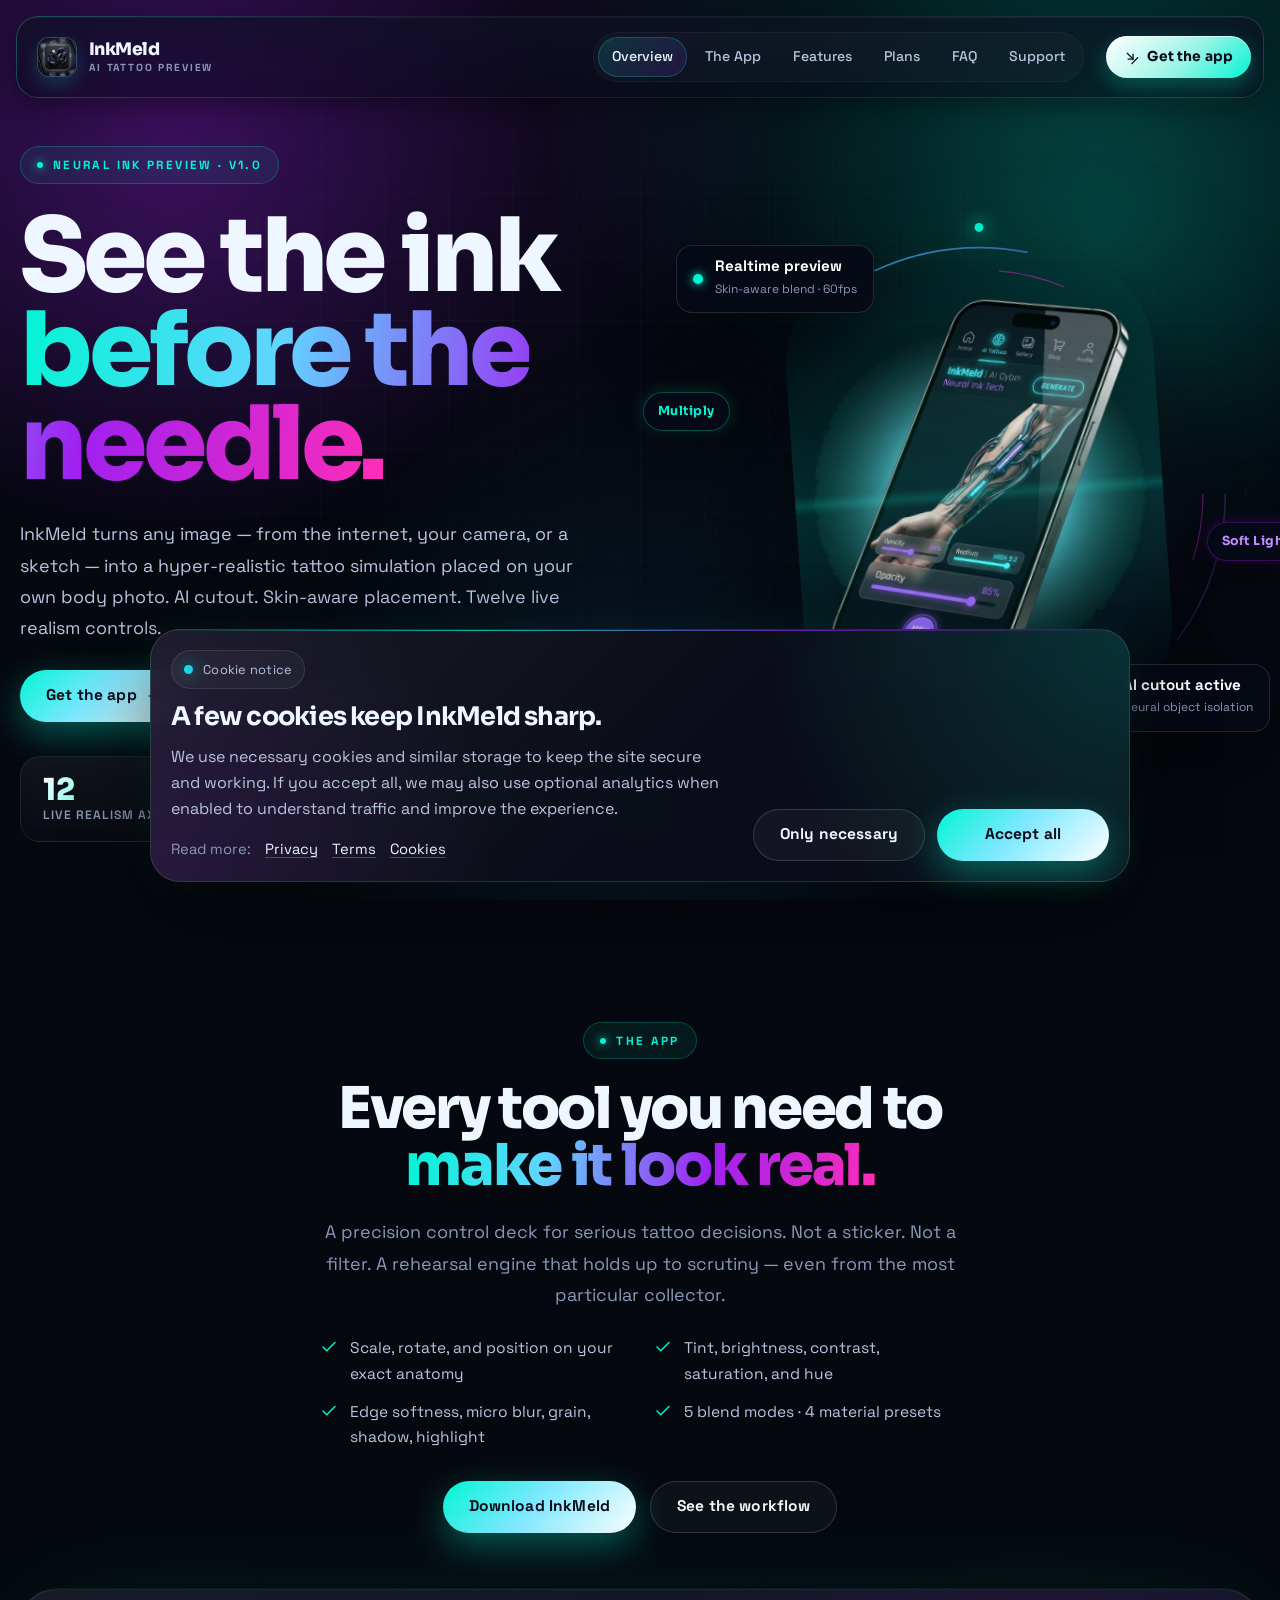
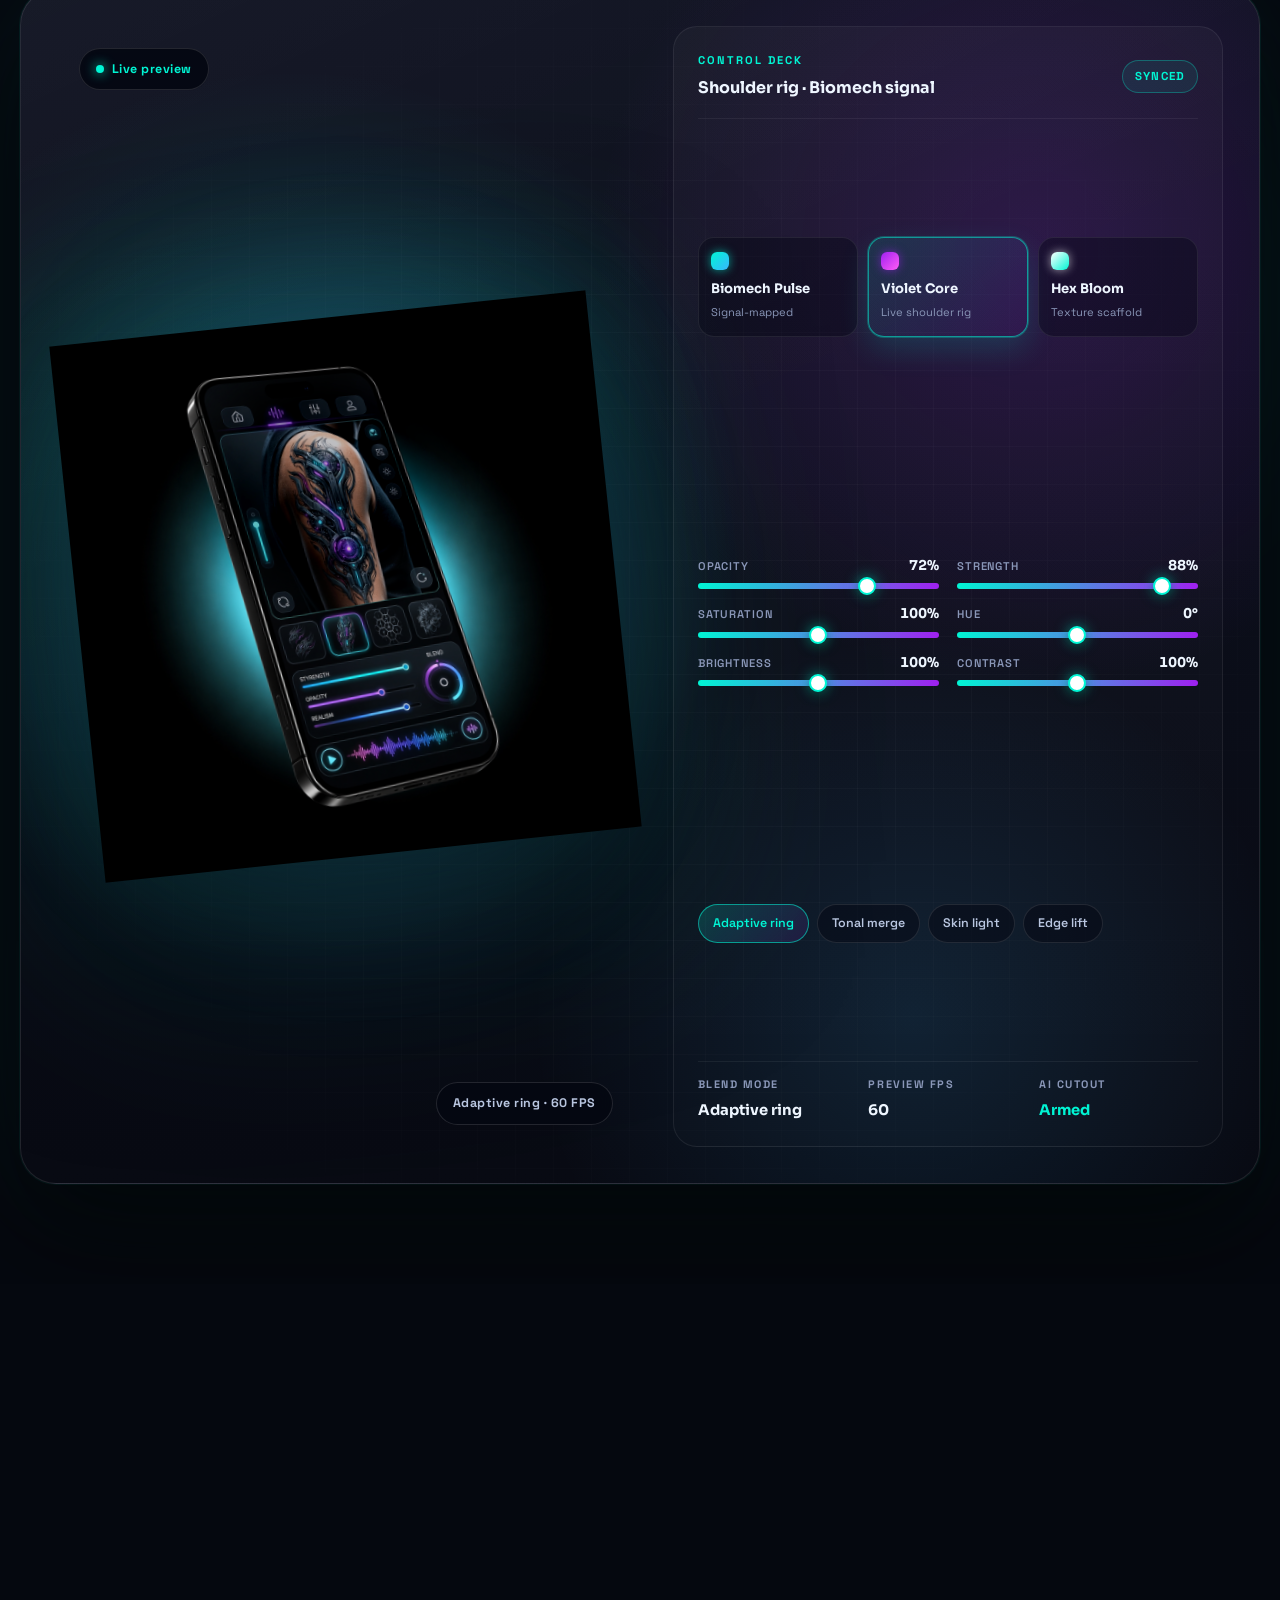
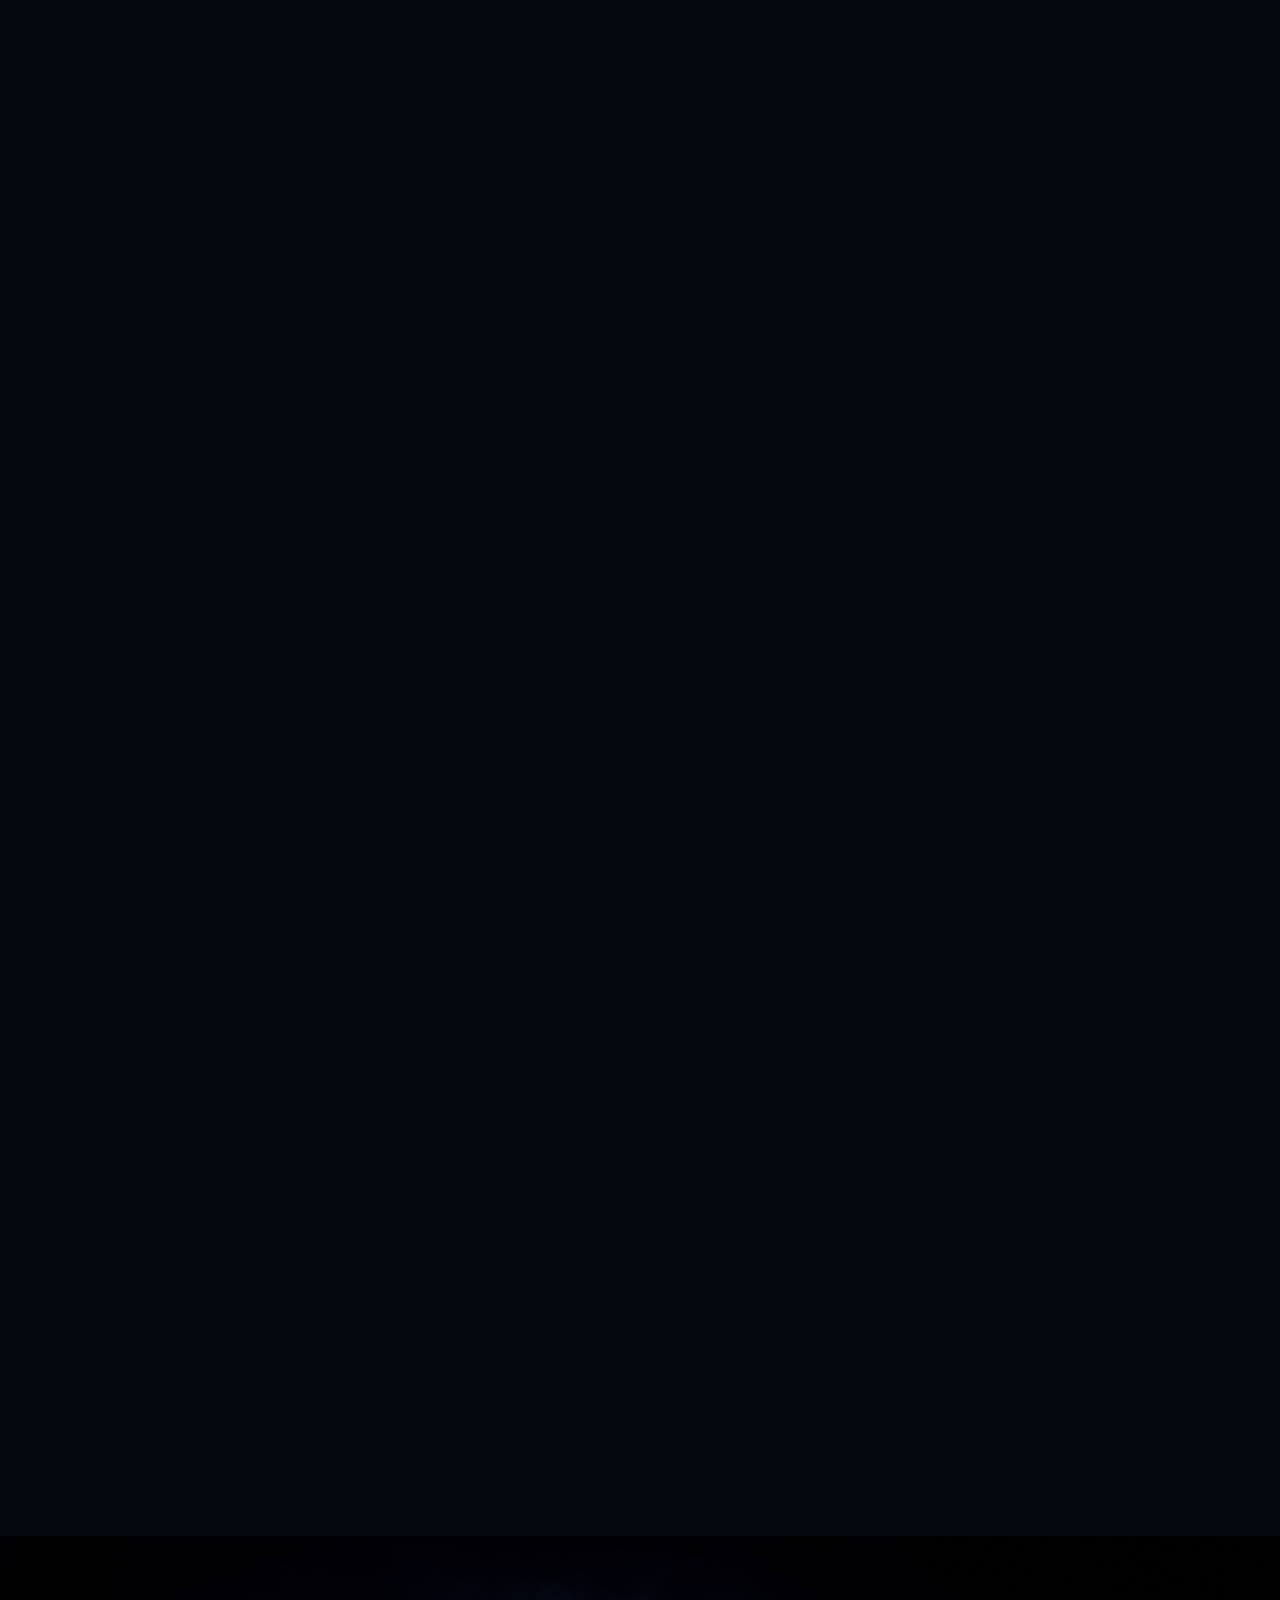
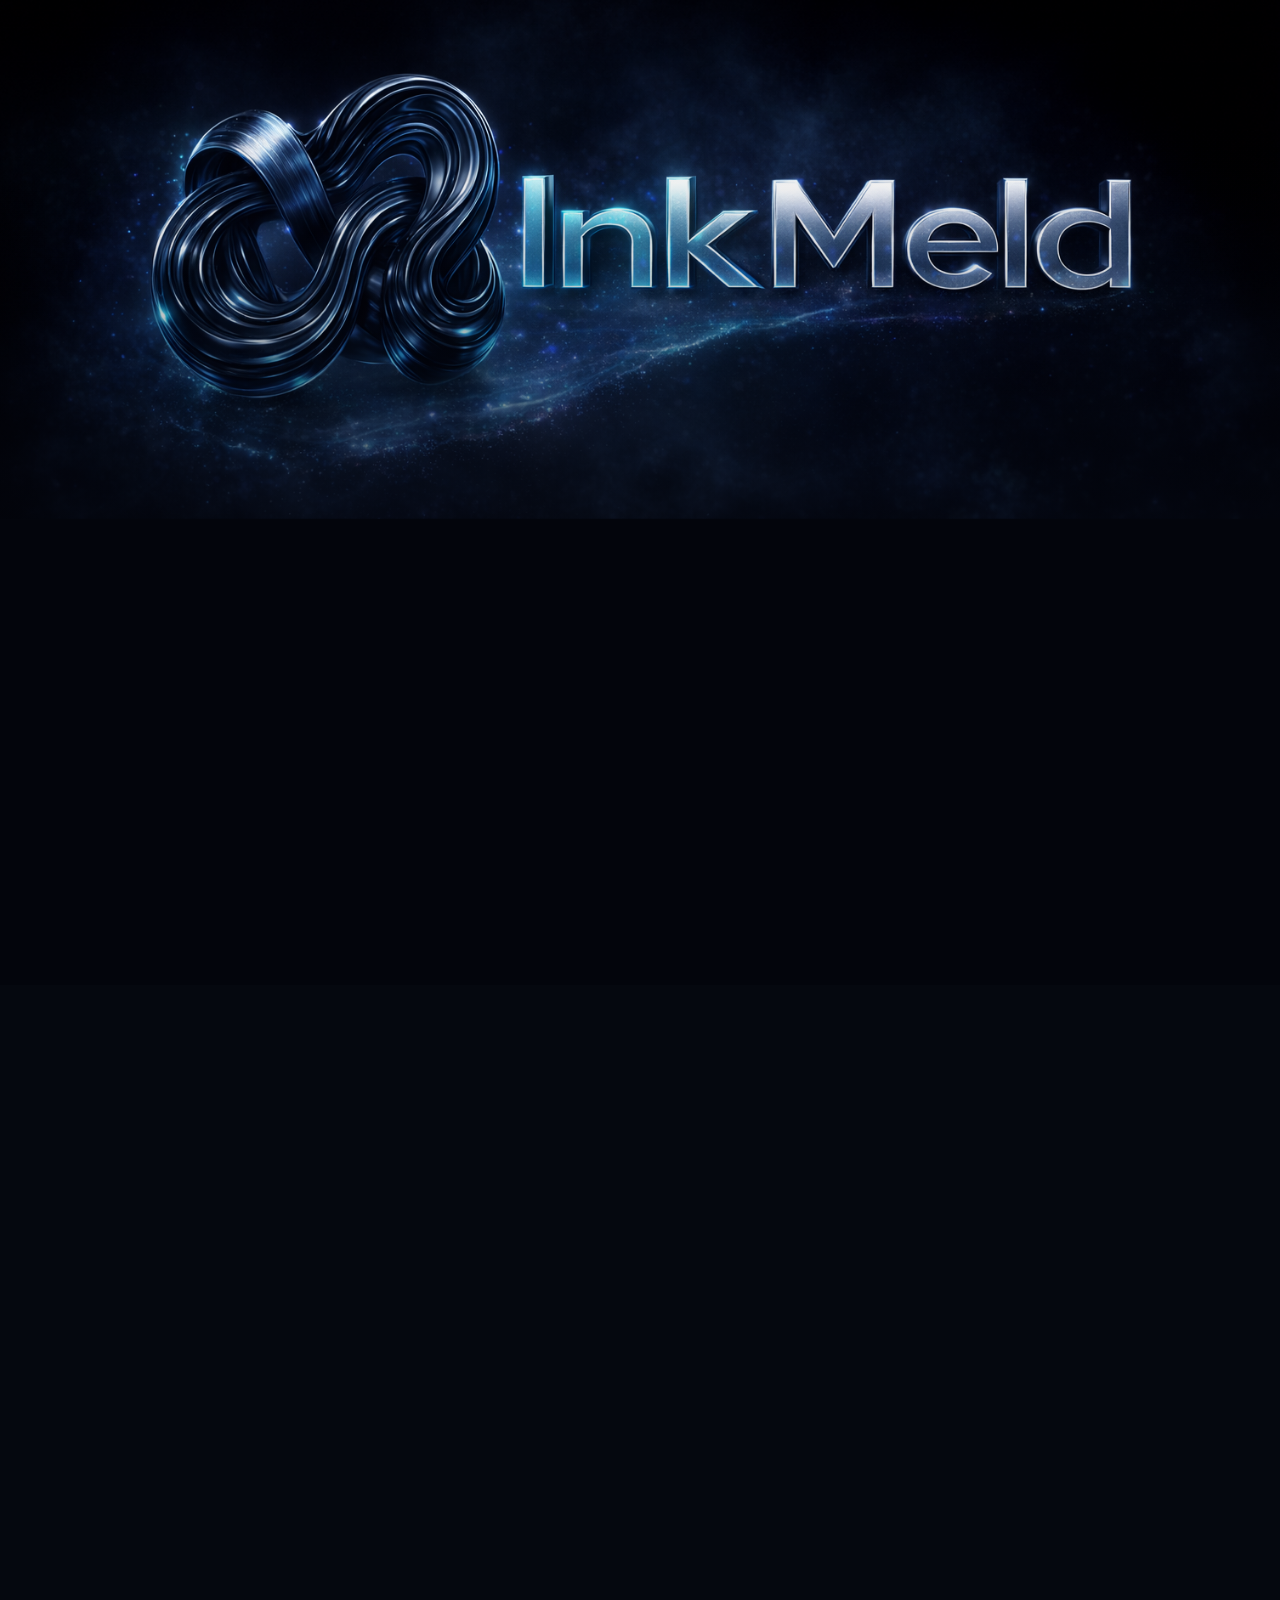
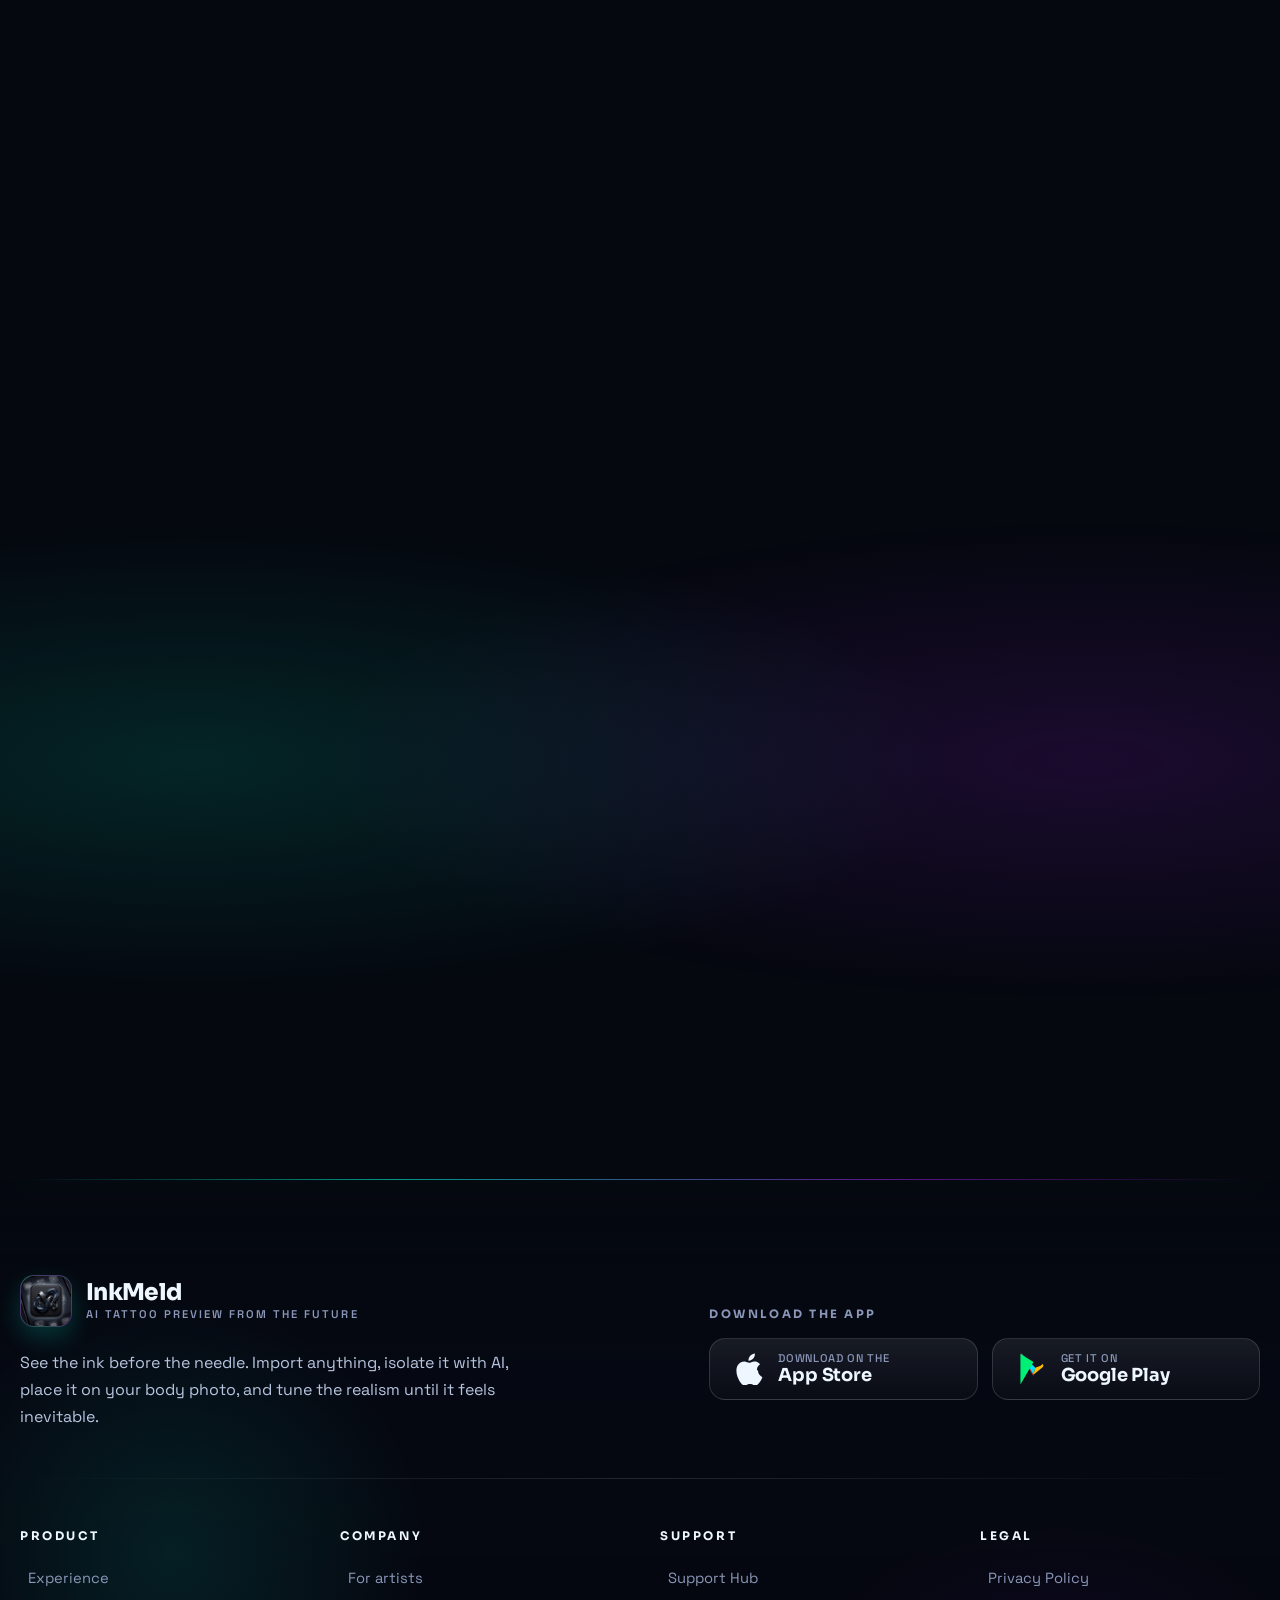
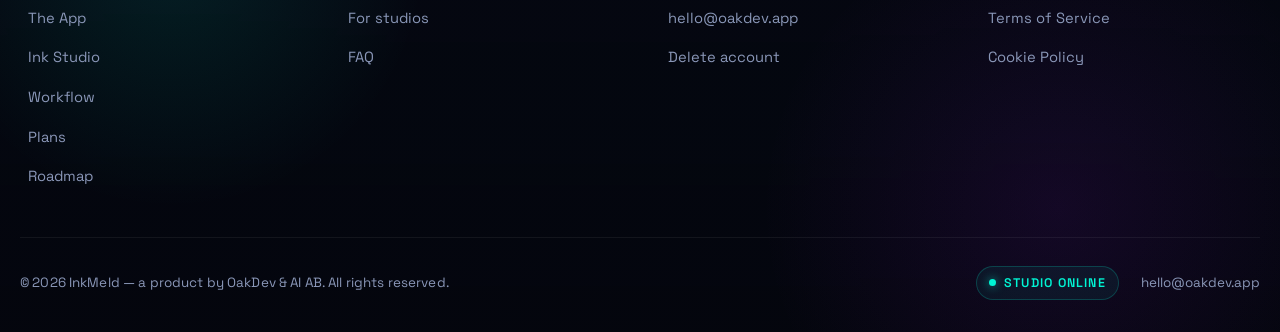
==== commit 2eb96bb9: "image interact fix" ====
--- a/index.html
+++ b/index.html
@@ -198,7 +198,17 @@
               <img
                 src="/assets/tattoo_app_control_mockup_v2.png"
                 alt="InkMeld app showing a shoulder tattoo preview, responding to live control adjustments"
-                class="live-phone-img"
+                class="live-phone-img live-phone-img--base"
+                width="1254"
+                height="1254"
+                loading="lazy"
+                decoding="async"
+              >
+              <img
+                src="/assets/tattoo_app_control_mockup_v2.png"
+                alt=""
+                aria-hidden="true"
+                class="live-phone-img live-phone-img--tattoo"
                 width="1254"
                 height="1254"
                 loading="lazy"
--- a/css/global.css
+++ b/css/global.css
@@ -3043,39 +3043,35 @@
   z-index: 1;
 }
 
-/* Phone stage */
+/* Phone stage — transparent, just glow + phone */
 .live-demo-stage {
   position: relative;
   display: grid;
   place-items: center;
-  min-height: 540px;
-  padding: clamp(28px, 4vw, 56px) clamp(12px, 2vw, 28px);
-  border-radius: 28px;
-  border: 1px solid rgba(255,255,255,0.06);
-  background:
-    radial-gradient(circle at 50% 46%, rgba(0,245,212,0.12), rgba(160,32,240,0.06) 40%, transparent 76%),
-    linear-gradient(180deg, rgba(8,12,24,0.92), rgba(4,7,18,0.78));
-  overflow: hidden;
+  min-height: 600px;
+  padding: clamp(20px, 3vw, 36px) clamp(8px, 1.5vw, 20px);
+  background: transparent;
+  overflow: visible;
 }
 
 .live-demo-glow {
   position: absolute;
-  inset: 18% 14% 16%;
+  inset: 14% 8% 12%;
   border-radius: 50%;
-  filter: blur(50px);
+  filter: blur(70px);
   pointer-events: none;
   z-index: 0;
 }
 
 .live-demo-glow--cyan {
-  background: radial-gradient(circle, rgba(0,245,212,0.45), rgba(56,182,255,0.18) 52%, transparent 74%);
+  background: radial-gradient(circle, rgba(0,245,212,0.45), rgba(56,182,255,0.2) 52%, transparent 74%);
   animation: live-glow-pulse 6s ease-in-out infinite;
 }
 
 .live-demo-glow--violet {
-  inset: 22% 10% 22%;
-  background: radial-gradient(circle, rgba(160,32,240,0.32), transparent 68%);
-  filter: blur(70px);
+  inset: 20% 4% 18%;
+  background: radial-gradient(circle, rgba(160,32,240,0.38), transparent 68%);
+  filter: blur(90px);
   animation: live-glow-pulse 7.5s ease-in-out infinite reverse;
 }
 
@@ -3086,9 +3082,9 @@
 
 .live-phone-frame {
   position: relative;
-  width: min(100%, 460px);
+  width: min(100%, 620px);
   z-index: 1;
-  filter: drop-shadow(0 60px 100px rgba(0,0,0,0.72)) drop-shadow(0 0 70px rgba(0,245,212,0.22));
+  filter: drop-shadow(0 60px 100px rgba(0,0,0,0.65)) drop-shadow(0 0 80px rgba(0,245,212,0.2));
   transform: rotate(-6deg);
   animation: hero-float 9s ease-in-out infinite;
   transition: transform 0.4s ease;
@@ -3102,24 +3098,44 @@
   display: block;
   width: 100%;
   height: auto;
+}
+
+/* Base phone — never filtered, stays sharp and stable */
+.live-phone-img--base {
+  position: relative;
+  z-index: 1;
+}
+
+/* Tattoo overlay — masked to just the tattoo region on the phone screen,
+   filters apply ONLY here so changing sliders only affects the artwork.
+   Strength acts as a saturation/contrast amplifier for a more visible push. */
+.live-phone-img--tattoo {
+  position: absolute;
+  inset: 0;
+  z-index: 2;
+  pointer-events: none;
+  /* Soft elliptical mask over the tattoo region of the phone screen.
+     The mockup is 1254x1254 with the tattoo centered around (49%, 30%). */
+  -webkit-mask-image: radial-gradient(ellipse 28% 26% at 49% 30%, #000 58%, rgba(0,0,0,0.55) 78%, transparent 100%);
+          mask-image: radial-gradient(ellipse 28% 26% at 49% 30%, #000 58%, rgba(0,0,0,0.55) 78%, transparent 100%);
   filter:
-    saturate(calc(var(--saturation) * 1%))
+    saturate(calc(var(--saturation) * 1% + (var(--strength) - 50) * 0.6%))
     hue-rotate(calc(var(--hue) * 1deg))
     brightness(calc(var(--brightness) * 1%))
-    contrast(calc(var(--contrast) * 1%));
+    contrast(calc(var(--contrast) * 1% + (var(--strength) - 50) * 0.4%));
   transition: filter 0.18s ease;
 }
 
-/* Tint overlay sits over the phone screen area to drive opacity/strength */
+/* Opacity wash — masked to the tattoo region. Lower opacity slider value
+   pushes a dark wash that visually fades the tattoo on the phone screen. */
 .live-phone-tint {
   position: absolute;
-  /* Approximate position of the screen content within the rotated phone image */
-  inset: 5.5% 8% 12% 8%;
-  border-radius: 22px;
+  inset: 0;
+  z-index: 3;
   pointer-events: none;
-  background:
-    radial-gradient(ellipse at 50% 38%, rgba(160,32,240,0.0) 0%, rgba(8,11,22,calc((100 - var(--strength)) * 0.009)) 65%),
-    linear-gradient(180deg, rgba(4,7,18,calc((100 - var(--opacity)) * 0.0095)), rgba(4,7,18,calc((100 - var(--opacity)) * 0.0095)));
+  -webkit-mask-image: radial-gradient(ellipse 28% 26% at 49% 30%, #000 58%, rgba(0,0,0,0.55) 78%, transparent 100%);
+          mask-image: radial-gradient(ellipse 28% 26% at 49% 30%, #000 58%, rgba(0,0,0,0.55) 78%, transparent 100%);
+  background: rgba(8, 11, 22, calc((100 - var(--opacity)) * 0.0095));
   mix-blend-mode: multiply;
   transition: background 0.18s ease;
 }
@@ -3421,10 +3437,10 @@
     grid-template-columns: 1fr;
   }
   .live-demo-stage {
-    min-height: 460px;
+    min-height: 520px;
   }
   .live-phone-frame {
-    width: min(100%, 380px);
+    width: min(100%, 520px);
   }
 }
 
@@ -3442,11 +3458,11 @@
     grid-template-columns: 1fr;
   }
   .live-demo-stage {
-    min-height: 360px;
+    min-height: 420px;
     padding: 24px 14px;
   }
   .live-phone-frame {
-    width: min(100%, 320px);
+    width: min(100%, 380px);
   }
   .live-demo-pill--top { top: 12px; left: 12px; font-size: 0.72rem; padding: 8px 12px; }
   .live-demo-pill--bottom { bottom: 12px; right: 12px; font-size: 0.72rem; padding: 8px 12px; }
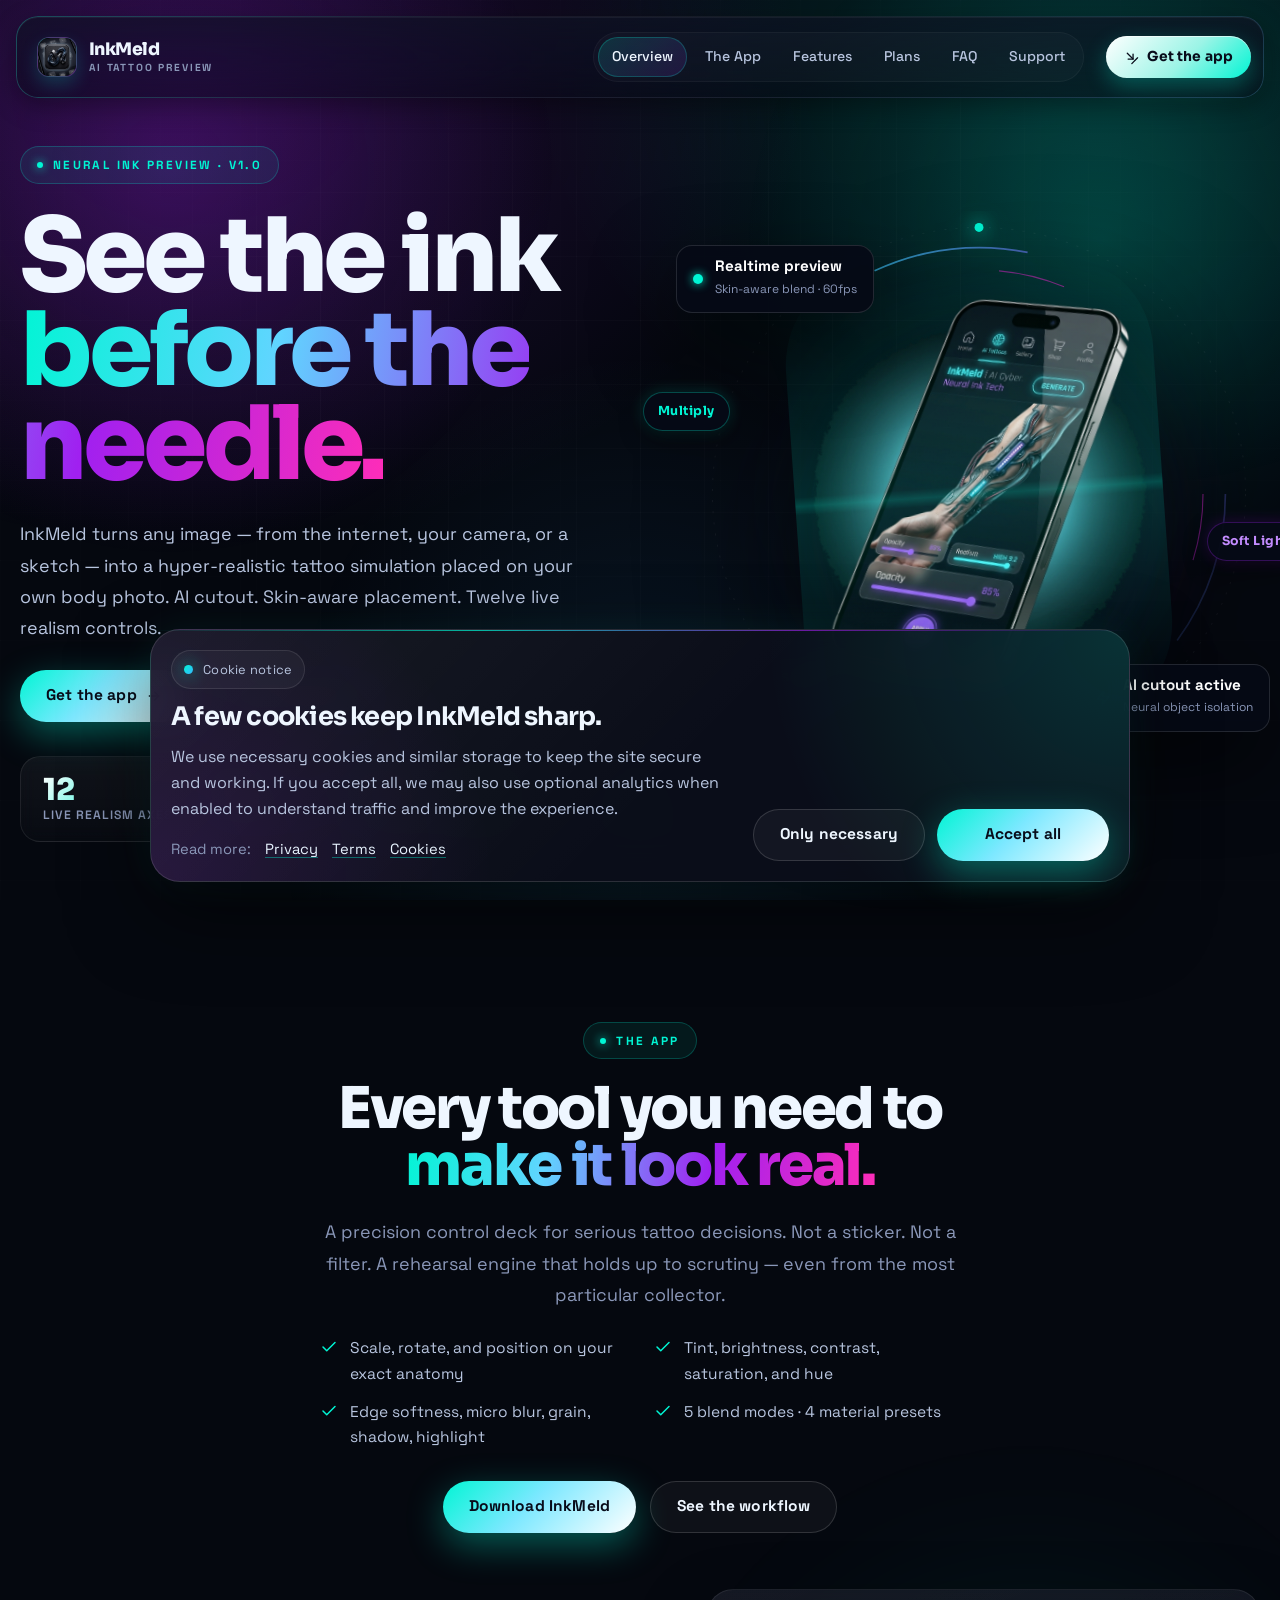
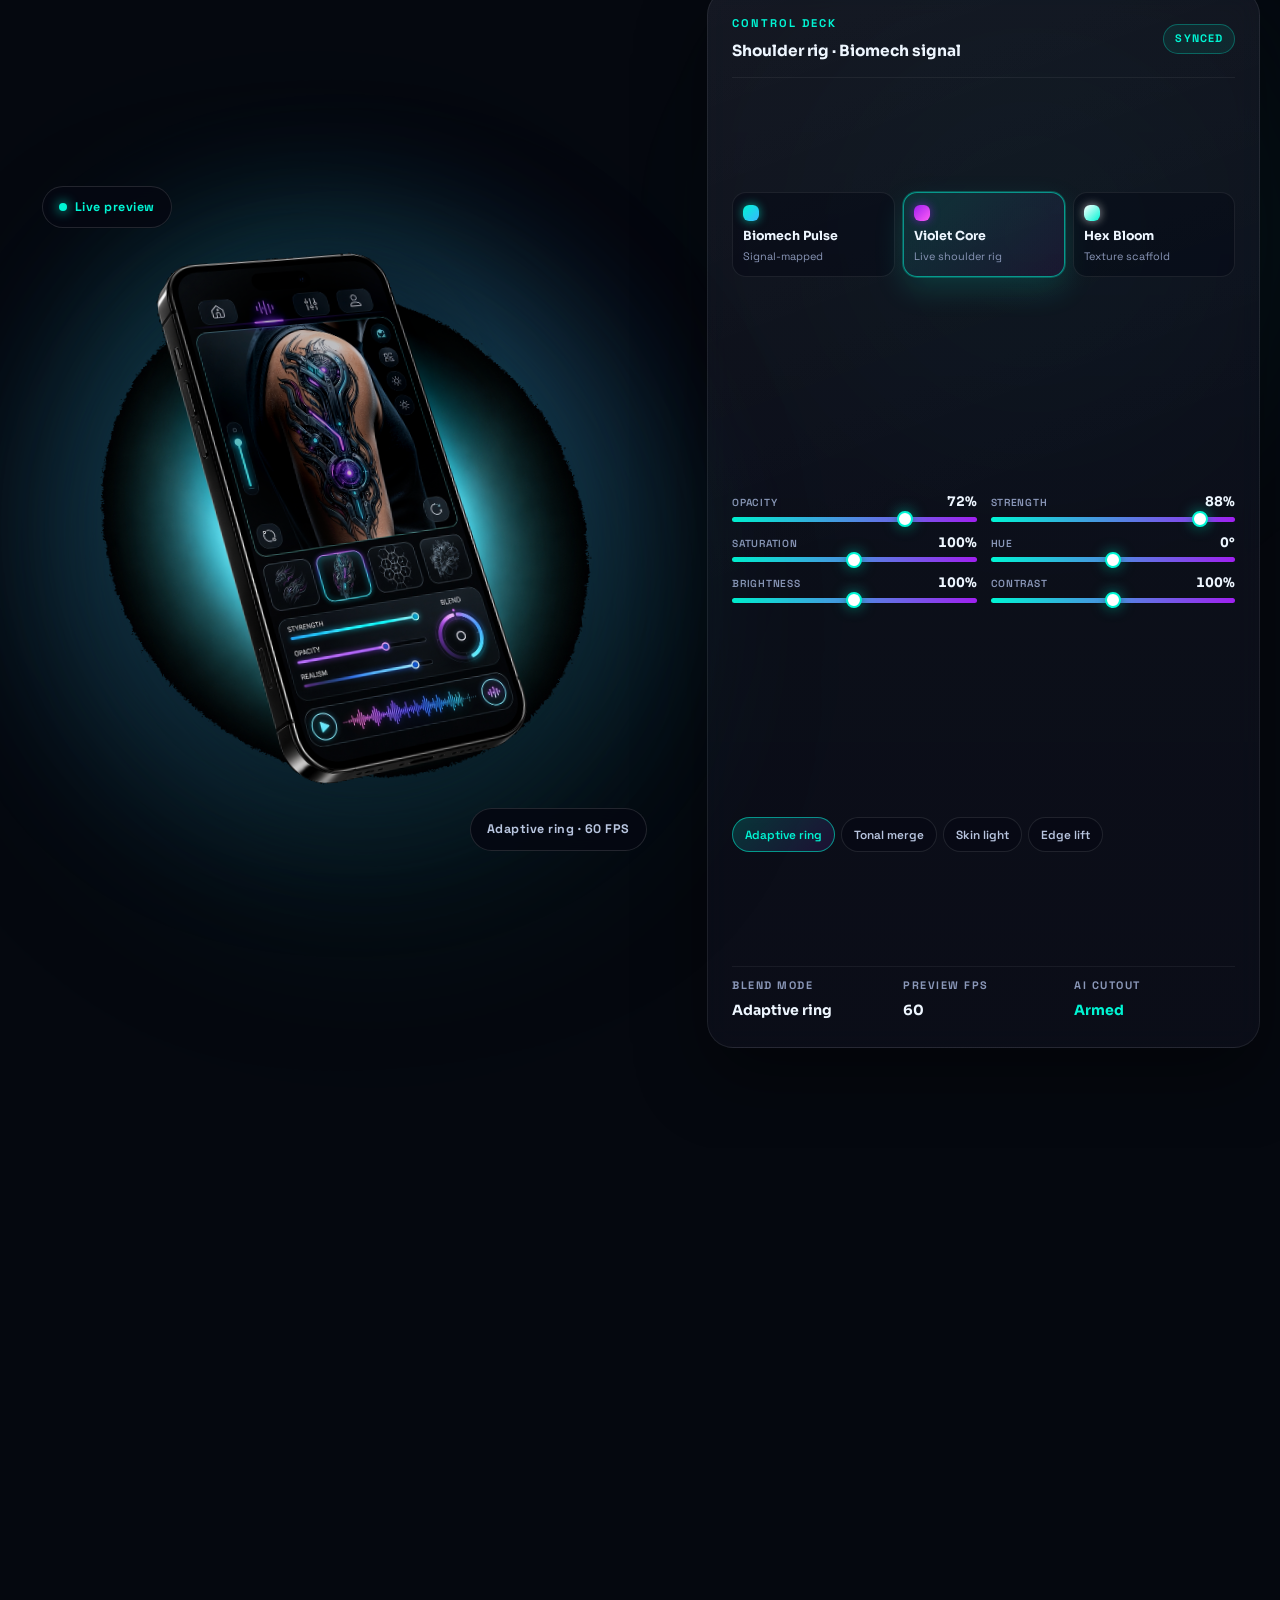
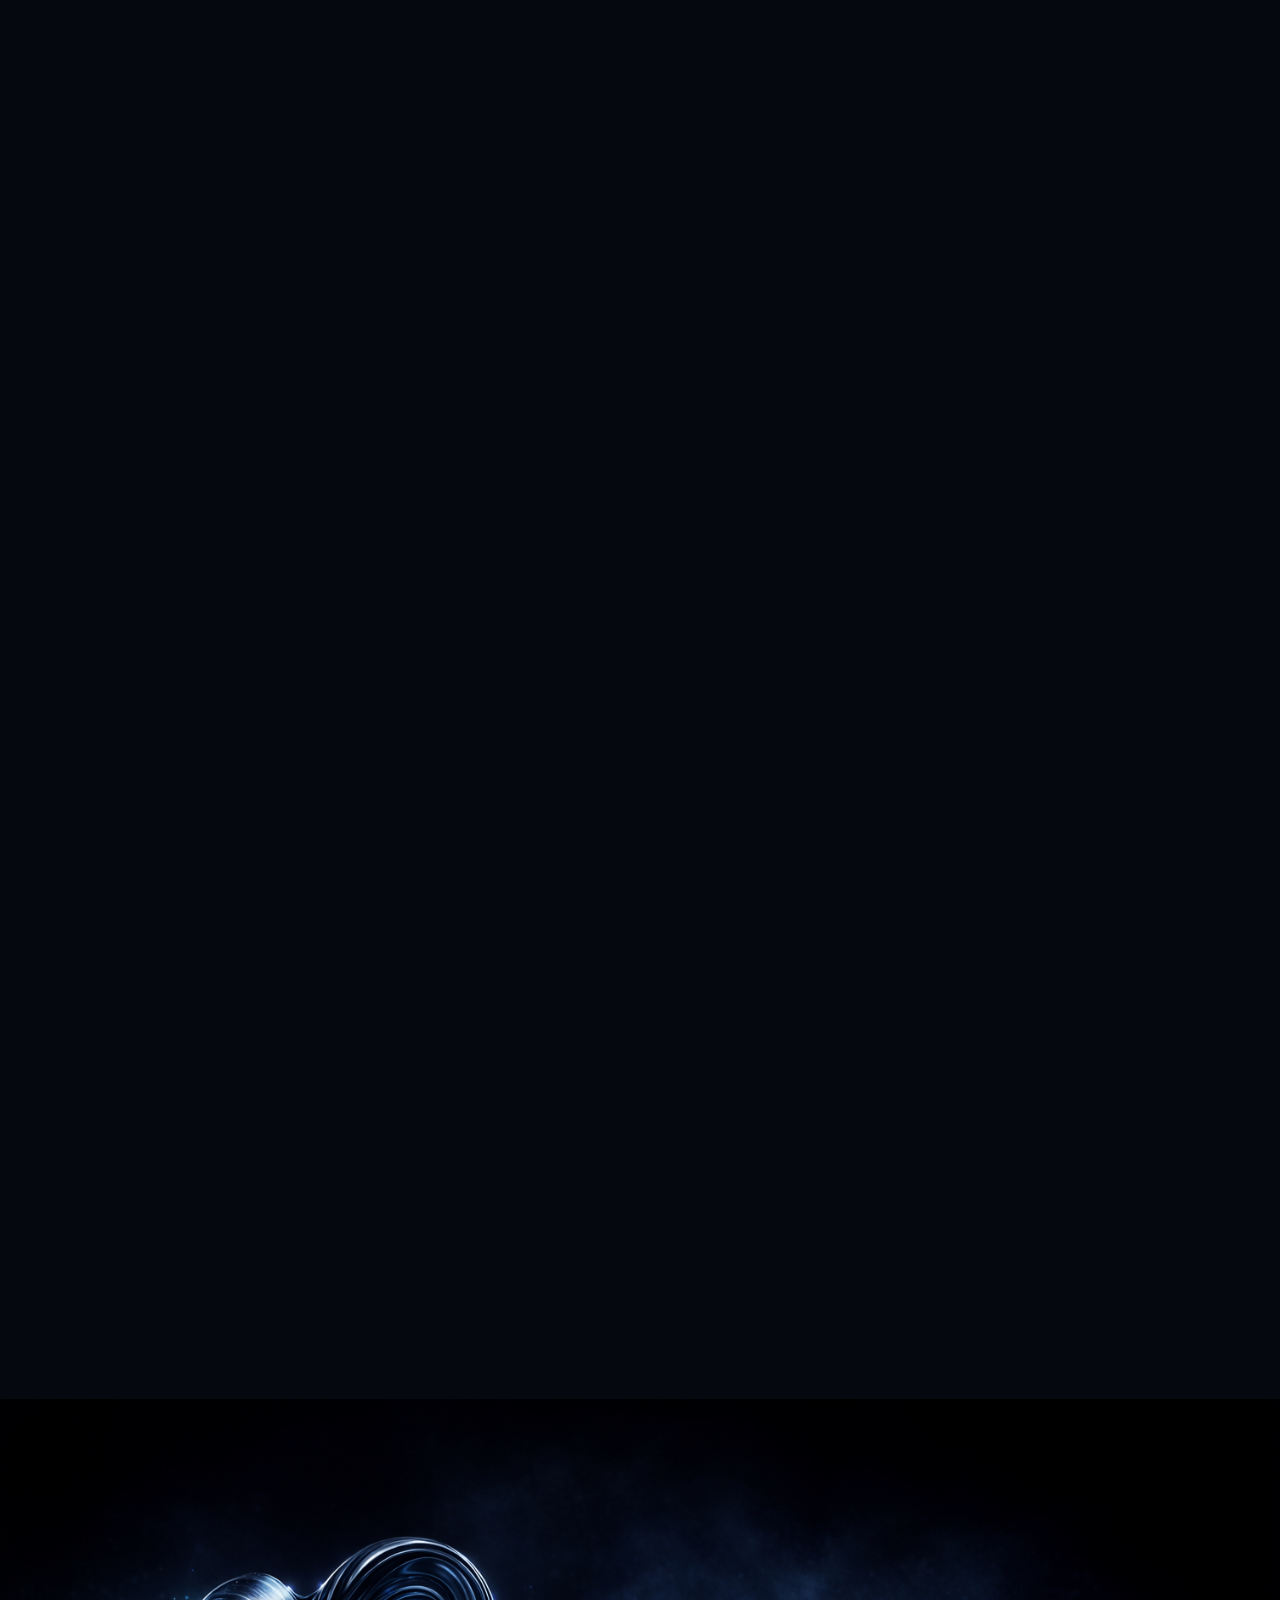
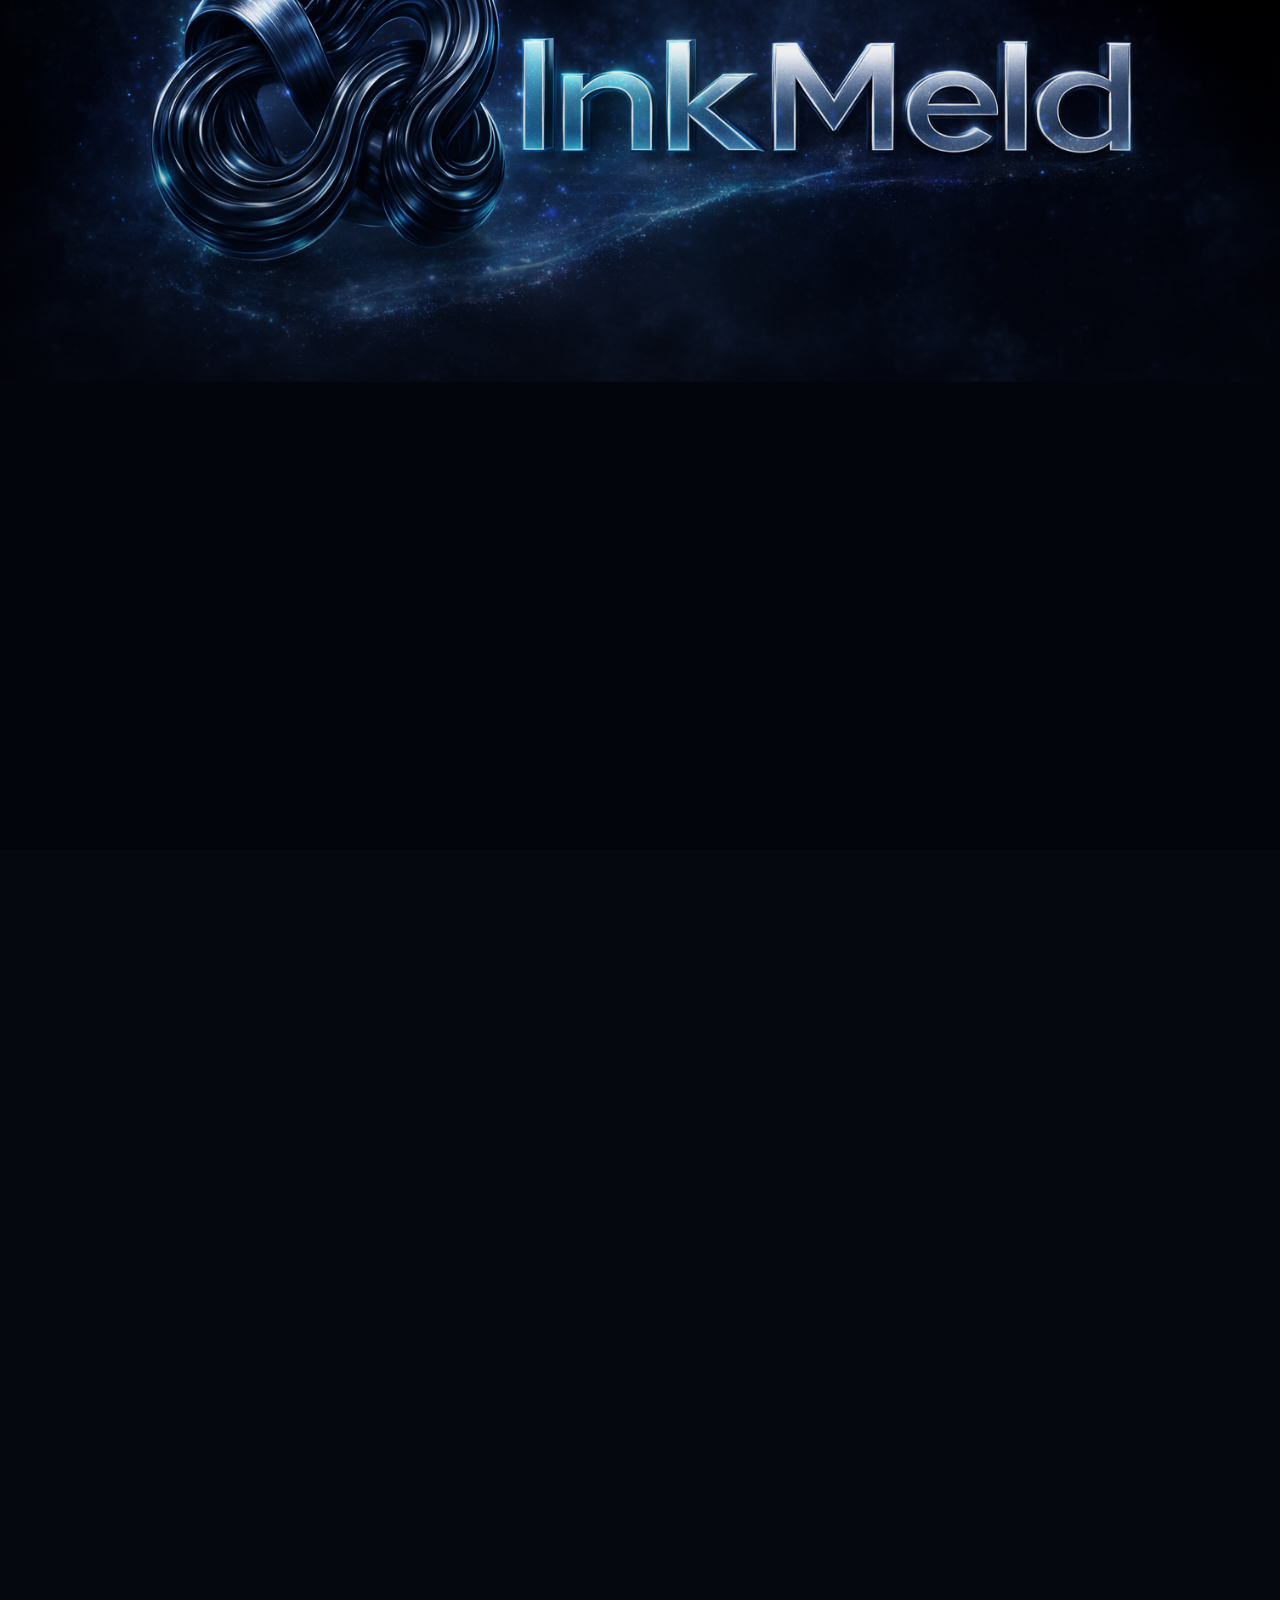
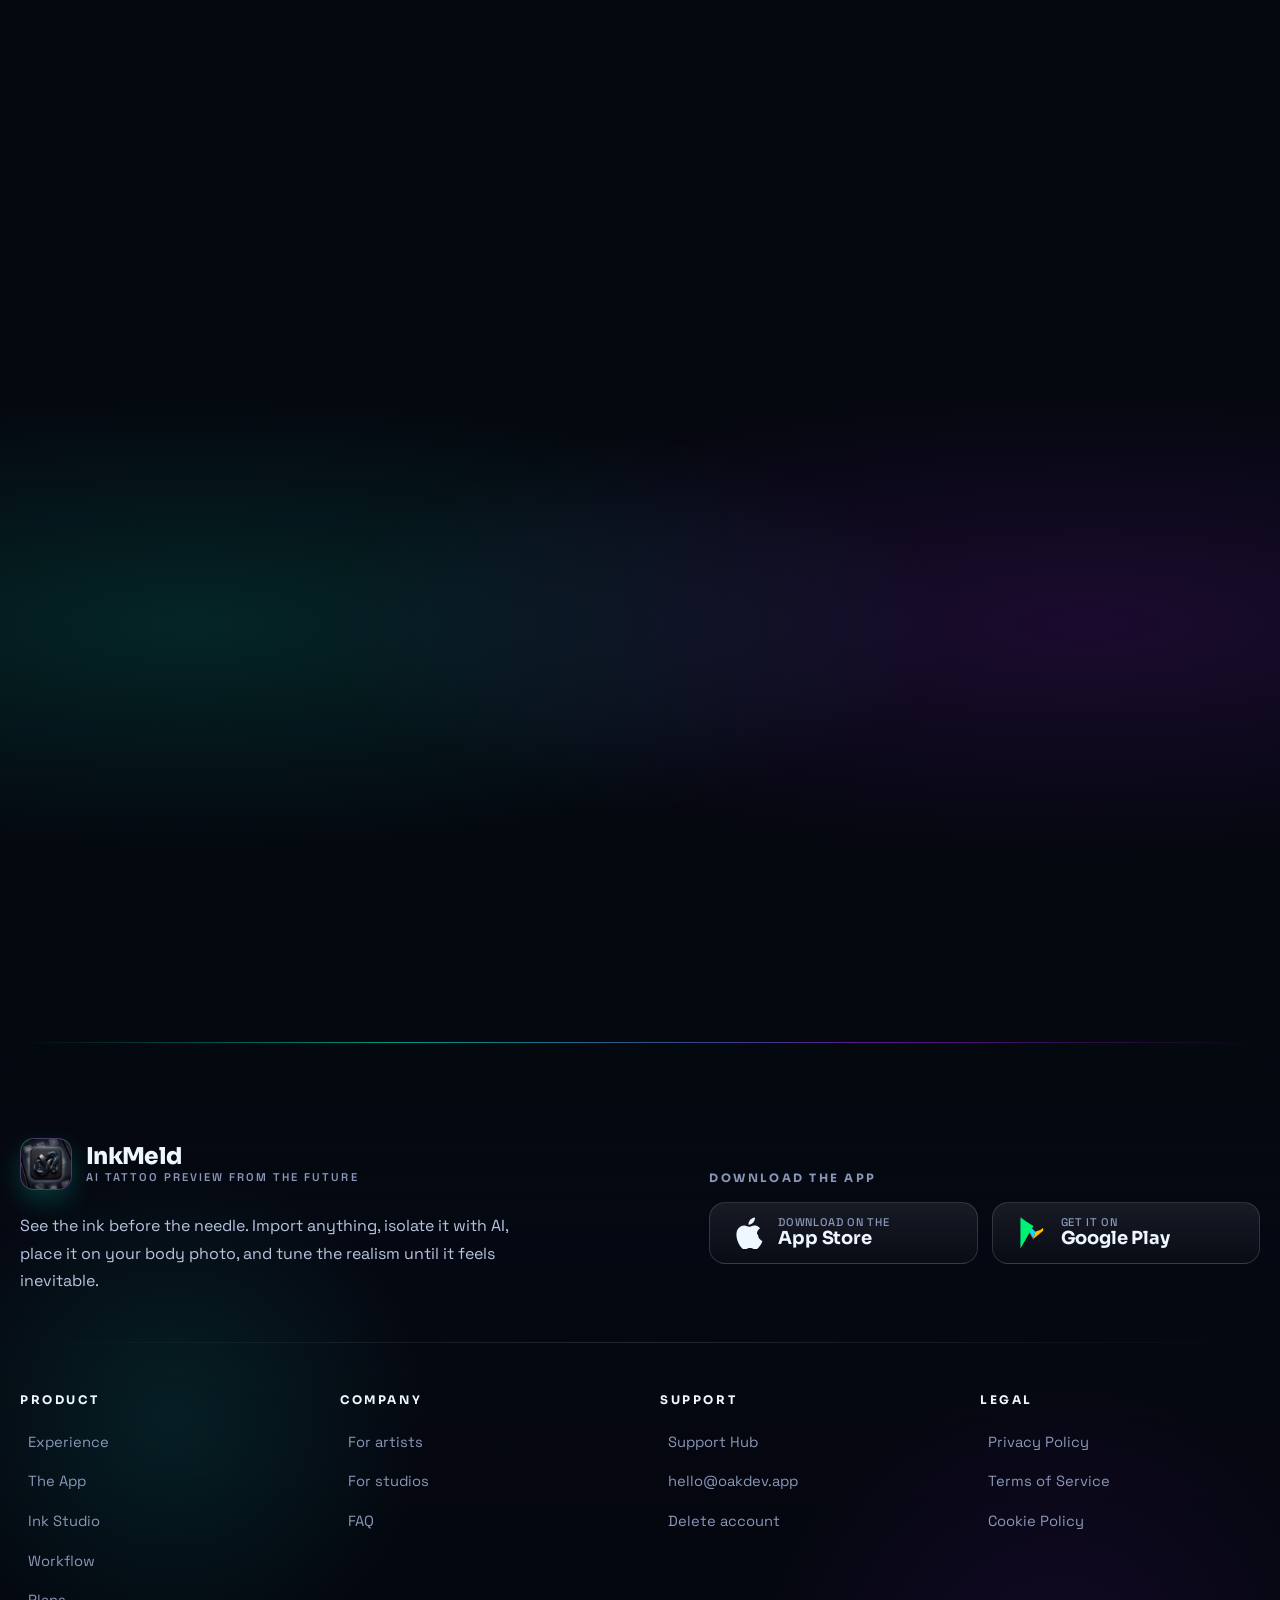
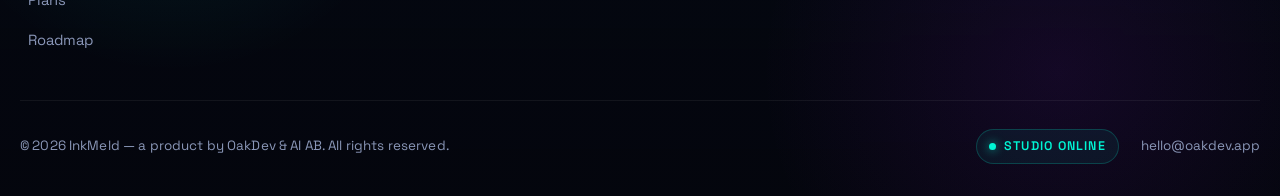
==== commit bbd67f07: "image fix" ====
--- a/index.html
+++ b/index.html
@@ -196,7 +196,7 @@
 
             <div class="live-phone-frame" data-live-phone>
               <img
-                src="/assets/tattoo_app_control_mockup_v2.png"
+                src="/assets/tattoo_app_control_cutout_v4.png"
                 alt="InkMeld app showing a shoulder tattoo preview, responding to live control adjustments"
                 class="live-phone-img live-phone-img--base"
                 width="1254"
@@ -205,7 +205,7 @@
                 decoding="async"
               >
               <img
-                src="/assets/tattoo_app_control_mockup_v2.png"
+                src="/assets/tattoo_app_control_cutout_v4.png"
                 alt=""
                 aria-hidden="true"
                 class="live-phone-img live-phone-img--tattoo"
--- a/css/global.css
+++ b/css/global.css
@@ -2996,82 +2996,52 @@
 
   position: relative;
   display: grid;
-  grid-template-columns: minmax(0, 1.05fr) minmax(0, 1fr);
-  align-items: stretch;
-  gap: clamp(20px, 3vw, 38px);
-  padding: clamp(22px, 3vw, 36px);
-  border-radius: 36px;
-  border: 1px solid rgba(255,255,255,0.1);
-  background:
-    linear-gradient(155deg, rgba(255,255,255,0.06), rgba(255,255,255,0.02) 44%),
-    linear-gradient(180deg, rgba(9,13,28,0.96), rgba(3,5,14,0.98));
-  box-shadow:
-    0 50px 110px rgba(0,0,0,0.62),
-    0 0 0 1px rgba(0,245,212,0.08),
-    0 0 130px rgba(0,245,212,0.08);
-  overflow: hidden;
+  grid-template-columns: minmax(0, 1.18fr) minmax(0, 0.92fr);
+  align-items: center;
+  gap: clamp(24px, 3vw, 56px);
+  padding: 0;
+  background: transparent;
+  border: 0;
+  box-shadow: none;
+  overflow: visible;
   isolation: isolate;
 }
 
-.live-demo-bg {
-  position: absolute;
-  inset: 0;
-  background:
-    radial-gradient(circle at 22% 44%, rgba(0,245,212,0.18), transparent 38%),
-    radial-gradient(circle at 82% 22%, rgba(160,32,240,0.18), transparent 32%),
-    radial-gradient(circle at 72% 86%, rgba(56,182,255,0.12), transparent 28%);
+.live-demo-bg,
+.live-demo-grid {
+  display: none;
+}
+
+/* Phone stage — fully transparent, phone floats with just a glow */
+.live-demo-stage {
+  position: relative;
+  display: grid;
+  place-items: center;
+  min-height: 620px;
+  padding: clamp(16px, 2.6vw, 30px) 0;
+  background: transparent;
+  border: 0;
+  overflow: visible;
+}
+
+.live-demo-glow {
+  position: absolute;
+  inset: 10% 4% 8%;
+  border-radius: 50%;
+  filter: blur(80px);
   pointer-events: none;
   z-index: 0;
 }
 
-.live-demo-grid {
-  position: absolute;
-  inset: 0;
-  background-image:
-    linear-gradient(rgba(255,255,255,0.026) 1px, transparent 1px),
-    linear-gradient(90deg, rgba(255,255,255,0.026) 1px, transparent 1px);
-  background-size: 38px 38px;
-  mask-image: radial-gradient(circle at 50% 50%, #000 38%, transparent 88%);
-  -webkit-mask-image: radial-gradient(circle at 50% 50%, #000 38%, transparent 88%);
-  opacity: 0.85;
-  pointer-events: none;
-  z-index: 0;
-}
-
-.live-demo > *:not(.live-demo-bg):not(.live-demo-grid) {
-  position: relative;
-  z-index: 1;
-}
-
-/* Phone stage — transparent, just glow + phone */
-.live-demo-stage {
-  position: relative;
-  display: grid;
-  place-items: center;
-  min-height: 600px;
-  padding: clamp(20px, 3vw, 36px) clamp(8px, 1.5vw, 20px);
-  background: transparent;
-  overflow: visible;
-}
-
-.live-demo-glow {
-  position: absolute;
-  inset: 14% 8% 12%;
-  border-radius: 50%;
-  filter: blur(70px);
-  pointer-events: none;
-  z-index: 0;
-}
-
 .live-demo-glow--cyan {
-  background: radial-gradient(circle, rgba(0,245,212,0.45), rgba(56,182,255,0.2) 52%, transparent 74%);
+  background: radial-gradient(circle, rgba(0,245,212,0.5), rgba(56,182,255,0.22) 52%, transparent 74%);
   animation: live-glow-pulse 6s ease-in-out infinite;
 }
 
 .live-demo-glow--violet {
-  inset: 20% 4% 18%;
-  background: radial-gradient(circle, rgba(160,32,240,0.38), transparent 68%);
-  filter: blur(90px);
+  inset: 16% 0 12%;
+  background: radial-gradient(circle, rgba(160,32,240,0.42), transparent 68%);
+  filter: blur(100px);
   animation: live-glow-pulse 7.5s ease-in-out infinite reverse;
 }
 
@@ -3080,18 +3050,27 @@
   50% { opacity: 1; transform: scale(1.05); }
 }
 
+/* Frame uses grid stacking: every child occupies the same cell. */
 .live-phone-frame {
   position: relative;
-  width: min(100%, 620px);
+  display: grid;
+  grid-template-columns: 1fr;
+  width: min(100%, 760px);
   z-index: 1;
-  filter: drop-shadow(0 60px 100px rgba(0,0,0,0.65)) drop-shadow(0 0 80px rgba(0,245,212,0.2));
-  transform: rotate(-6deg);
+  filter: drop-shadow(0 60px 100px rgba(0,0,0,0.65)) drop-shadow(0 0 90px rgba(0,245,212,0.22));
+  transform: rotate(-5deg);
   animation: hero-float 9s ease-in-out infinite;
   transition: transform 0.4s ease;
 }
 
+.live-phone-frame > * {
+  grid-column: 1;
+  grid-row: 1;
+  min-width: 0;
+}
+
 .live-demo:hover .live-phone-frame {
-  transform: rotate(-3deg) translateY(-6px);
+  transform: rotate(-2deg) translateY(-6px);
 }
 
 .live-phone-img {
@@ -3102,7 +3081,6 @@
 
 /* Base phone — never filtered, stays sharp and stable */
 .live-phone-img--base {
-  position: relative;
   z-index: 1;
 }
 
@@ -3110,8 +3088,6 @@
    filters apply ONLY here so changing sliders only affects the artwork.
    Strength acts as a saturation/contrast amplifier for a more visible push. */
 .live-phone-img--tattoo {
-  position: absolute;
-  inset: 0;
   z-index: 2;
   pointer-events: none;
   /* Soft elliptical mask over the tattoo region of the phone screen.
@@ -3129,8 +3105,6 @@
 /* Opacity wash — masked to the tattoo region. Lower opacity slider value
    pushes a dark wash that visually fades the tattoo on the phone screen. */
 .live-phone-tint {
-  position: absolute;
-  inset: 0;
   z-index: 3;
   pointer-events: none;
   -webkit-mask-image: radial-gradient(ellipse 28% 26% at 49% 30%, #000 58%, rgba(0,0,0,0.55) 78%, transparent 100%);
@@ -3188,19 +3162,25 @@
 .live-demo-controls {
   display: grid;
   align-content: start;
-  gap: 18px;
+  align-self: center;
+  gap: 14px;
   padding: clamp(18px, 2vw, 24px);
-  border-radius: 24px;
-  border: 1px solid rgba(255,255,255,0.07);
-  background: linear-gradient(180deg, rgba(255,255,255,0.03), rgba(255,255,255,0.01));
+  border-radius: 26px;
+  border: 1px solid rgba(255,255,255,0.08);
+  background:
+    linear-gradient(160deg, rgba(255,255,255,0.05), rgba(255,255,255,0.02) 50%),
+    linear-gradient(180deg, rgba(10,14,28,0.68), rgba(6,9,20,0.78));
+  box-shadow: 0 30px 70px rgba(0,0,0,0.4);
+  backdrop-filter: blur(14px);
+  -webkit-backdrop-filter: blur(14px);
 }
 
 .live-demo-header {
   display: flex;
   justify-content: space-between;
   align-items: center;
-  gap: 12px;
-  padding-bottom: 16px;
+  gap: 10px;
+  padding-bottom: 12px;
   border-bottom: 1px solid rgba(255,255,255,0.06);
 }
 
@@ -3216,17 +3196,17 @@
 
 .live-demo-header strong {
   font-family: var(--font-display);
-  font-size: 1rem;
+  font-size: 0.96rem;
   color: var(--text-main);
 }
 
 .live-demo-chip {
-  padding: 6px 12px;
+  padding: 5px 11px;
   border-radius: 999px;
   border: 1px solid rgba(0,245,212,0.3);
   background: rgba(0,245,212,0.08);
   color: var(--neon-cyan);
-  font-size: 0.72rem;
+  font-size: 0.68rem;
   font-weight: 700;
   letter-spacing: 0.1em;
   text-transform: uppercase;
@@ -3236,14 +3216,14 @@
 .live-demo-presets {
   display: grid;
   grid-template-columns: repeat(3, minmax(0, 1fr));
-  gap: 10px;
+  gap: 8px;
 }
 
 .live-preset {
   display: grid;
-  gap: 4px;
-  padding: 14px 12px;
-  border-radius: 16px;
+  gap: 3px;
+  padding: 12px 10px;
+  border-radius: 14px;
   border: 1px solid rgba(255,255,255,0.08);
   background: rgba(4,7,18,0.4);
   color: var(--text-soft);
@@ -3265,20 +3245,21 @@
 
 .live-preset strong {
   font-family: var(--font-display);
-  font-size: 0.82rem;
+  font-size: 0.78rem;
   color: var(--text-main);
 }
 
 .live-preset span:not(.live-preset-sigil) {
-  font-size: 0.7rem;
+  font-size: 0.68rem;
+  line-height: 1.35;
   color: var(--text-muted);
 }
 
 .live-preset-sigil {
-  width: 18px;
-  height: 18px;
+  width: 16px;
+  height: 16px;
   border-radius: 6px;
-  margin-bottom: 4px;
+  margin-bottom: 2px;
   box-shadow: 0 0 10px currentColor;
 }
 
@@ -3300,34 +3281,34 @@
 /* Sliders */
 .live-demo-sliders {
   display: grid;
-  grid-template-columns: repeat(2, minmax(0, 1fr));
-  gap: 14px 18px;
+  grid-template-columns: repeat(3, minmax(0, 1fr));
+  gap: 10px 14px;
 }
 
 .live-slider {
   display: grid;
-  gap: 6px;
+  gap: 4px;
 }
 
 .live-slider-label {
   display: flex;
   justify-content: space-between;
   align-items: baseline;
-  font-size: 0.78rem;
+  font-size: 0.74rem;
 }
 
 .live-slider-label span {
   color: var(--text-muted);
-  letter-spacing: 0.08em;
+  letter-spacing: 0.07em;
   text-transform: uppercase;
   font-weight: 600;
-  font-size: 0.7rem;
+  font-size: 0.64rem;
 }
 
 .live-slider-label strong {
   color: var(--text-main);
   font-family: var(--font-display);
-  font-size: 0.85rem;
+  font-size: 0.82rem;
   font-variant-numeric: tabular-nums;
 }
 
@@ -3335,7 +3316,7 @@
   -webkit-appearance: none;
   appearance: none;
   width: 100%;
-  height: 6px;
+  height: 5px;
   border-radius: 999px;
   background: linear-gradient(90deg, var(--neon-cyan), var(--neon-violet));
   outline: none;
@@ -3345,8 +3326,8 @@
 .live-slider input[type="range"]::-webkit-slider-thumb {
   -webkit-appearance: none;
   appearance: none;
-  width: 18px;
-  height: 18px;
+  width: 16px;
+  height: 16px;
   border-radius: 50%;
   background: #fff;
   border: 2px solid var(--neon-cyan);
@@ -3360,8 +3341,8 @@
 }
 
 .live-slider input[type="range"]::-moz-range-thumb {
-  width: 18px;
-  height: 18px;
+  width: 16px;
+  height: 16px;
   border-radius: 50%;
   background: #fff;
   border: 2px solid var(--neon-cyan);
@@ -3373,16 +3354,16 @@
 .live-demo-blends {
   display: flex;
   flex-wrap: wrap;
-  gap: 8px;
+  gap: 6px;
 }
 
 .live-blend {
-  padding: 8px 14px;
+  padding: 7px 12px;
   border-radius: 999px;
   border: 1px solid rgba(255,255,255,0.1);
   background: rgba(4,7,18,0.5);
   color: var(--text-soft);
-  font-size: 0.78rem;
+  font-size: 0.74rem;
   font-weight: 600;
   cursor: pointer;
   transition: border-color 0.2s ease, background 0.2s ease, color 0.2s ease;
@@ -3403,8 +3384,8 @@
 .live-demo-footer {
   display: grid;
   grid-template-columns: repeat(3, minmax(0, 1fr));
-  gap: 12px;
-  padding-top: 14px;
+  gap: 10px;
+  padding-top: 10px;
   border-top: 1px solid rgba(255,255,255,0.06);
 }
 
@@ -3423,7 +3404,7 @@
 
 .live-demo-footer-item strong {
   font-family: var(--font-display);
-  font-size: 0.92rem;
+  font-size: 0.88rem;
   color: var(--text-main);
 }
 
@@ -3432,15 +3413,27 @@
 }
 
 /* Responsive */
+@media (max-width: 1320px) {
+  .live-demo {
+    grid-template-columns: minmax(0, 1.08fr) minmax(0, 0.92fr);
+  }
+  .live-phone-frame {
+    width: min(100%, 700px);
+  }
+  .live-demo-sliders {
+    grid-template-columns: repeat(2, minmax(0, 1fr));
+  }
+}
+
 @media (max-width: 1120px) {
   .live-demo {
     grid-template-columns: 1fr;
   }
   .live-demo-stage {
-    min-height: 520px;
+    min-height: 500px;
   }
   .live-phone-frame {
-    width: min(100%, 520px);
+    width: min(100%, 560px);
   }
 }
 
@@ -3458,11 +3451,11 @@
     grid-template-columns: 1fr;
   }
   .live-demo-stage {
-    min-height: 420px;
-    padding: 24px 14px;
+    min-height: 400px;
+    padding: 20px 14px;
   }
   .live-phone-frame {
-    width: min(100%, 380px);
+    width: min(100%, 410px);
   }
   .live-demo-pill--top { top: 12px; left: 12px; font-size: 0.72rem; padding: 8px 12px; }
   .live-demo-pill--bottom { bottom: 12px; right: 12px; font-size: 0.72rem; padding: 8px 12px; }
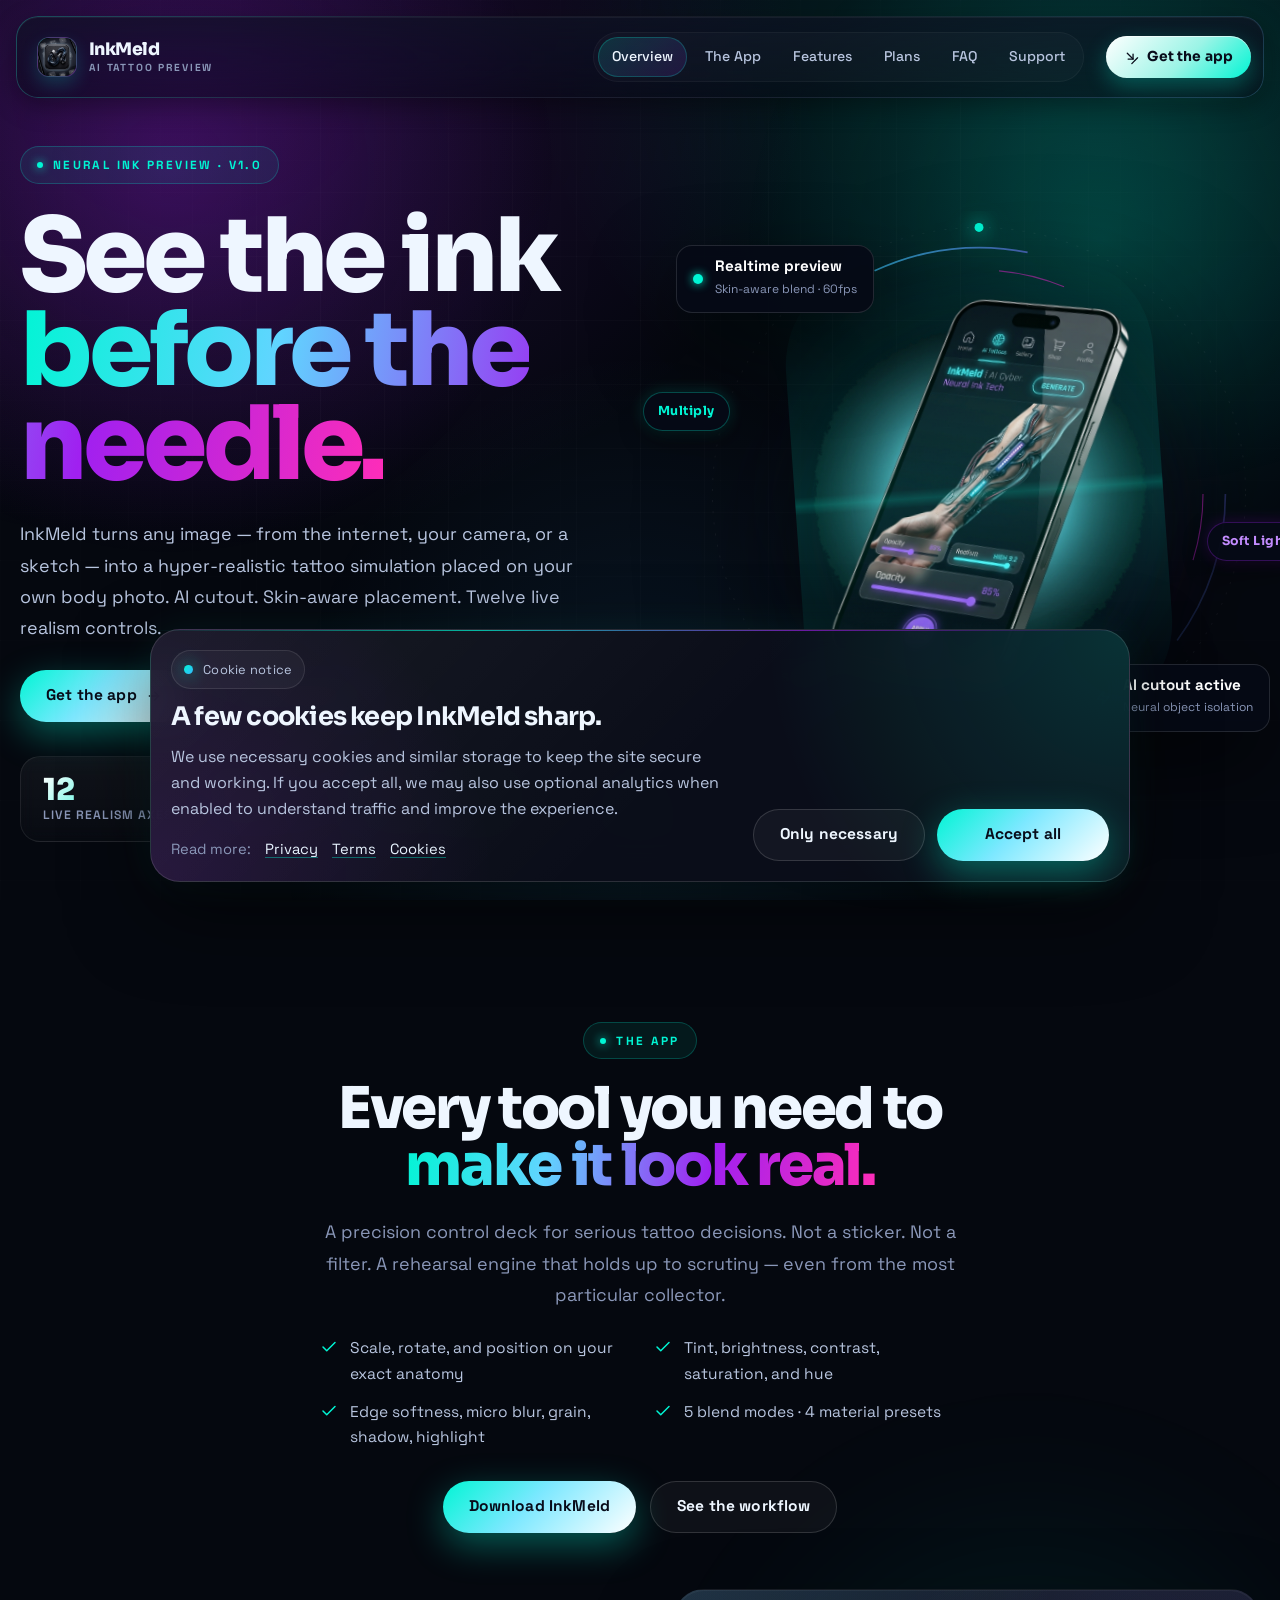
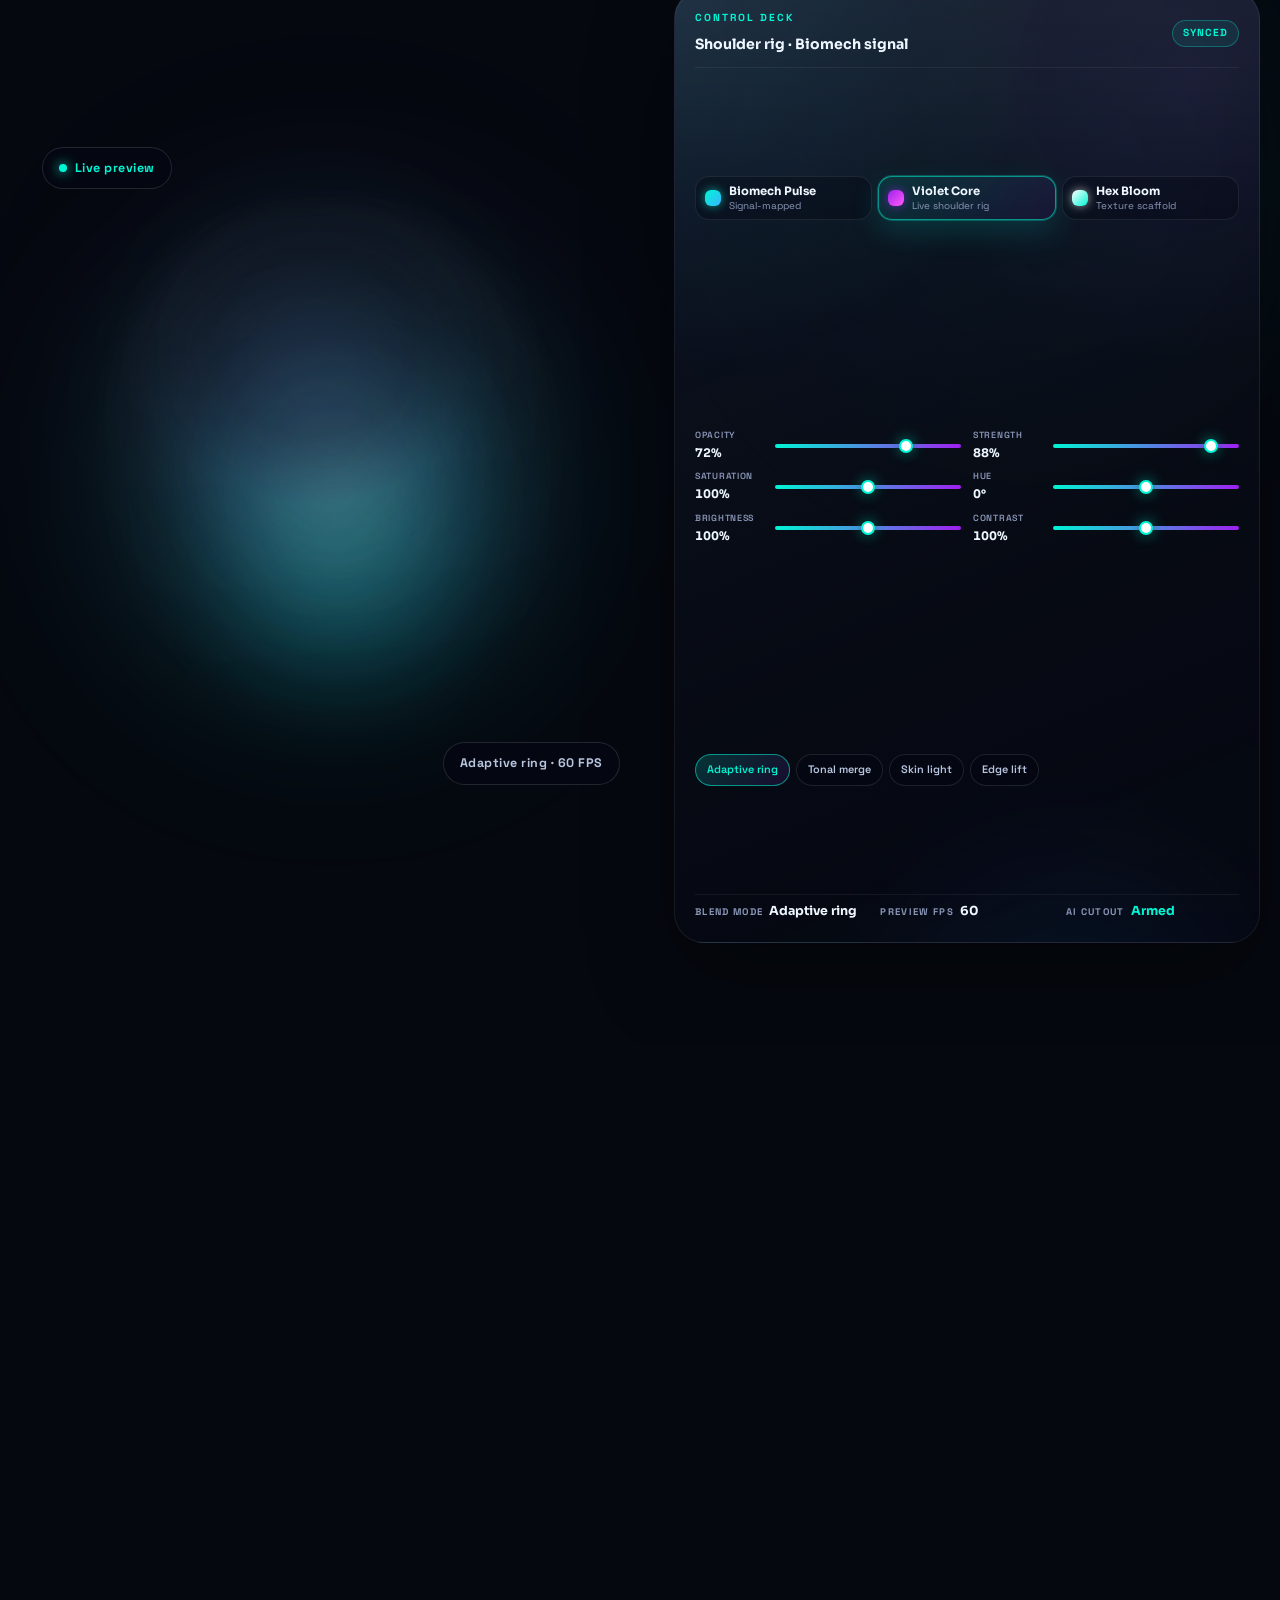
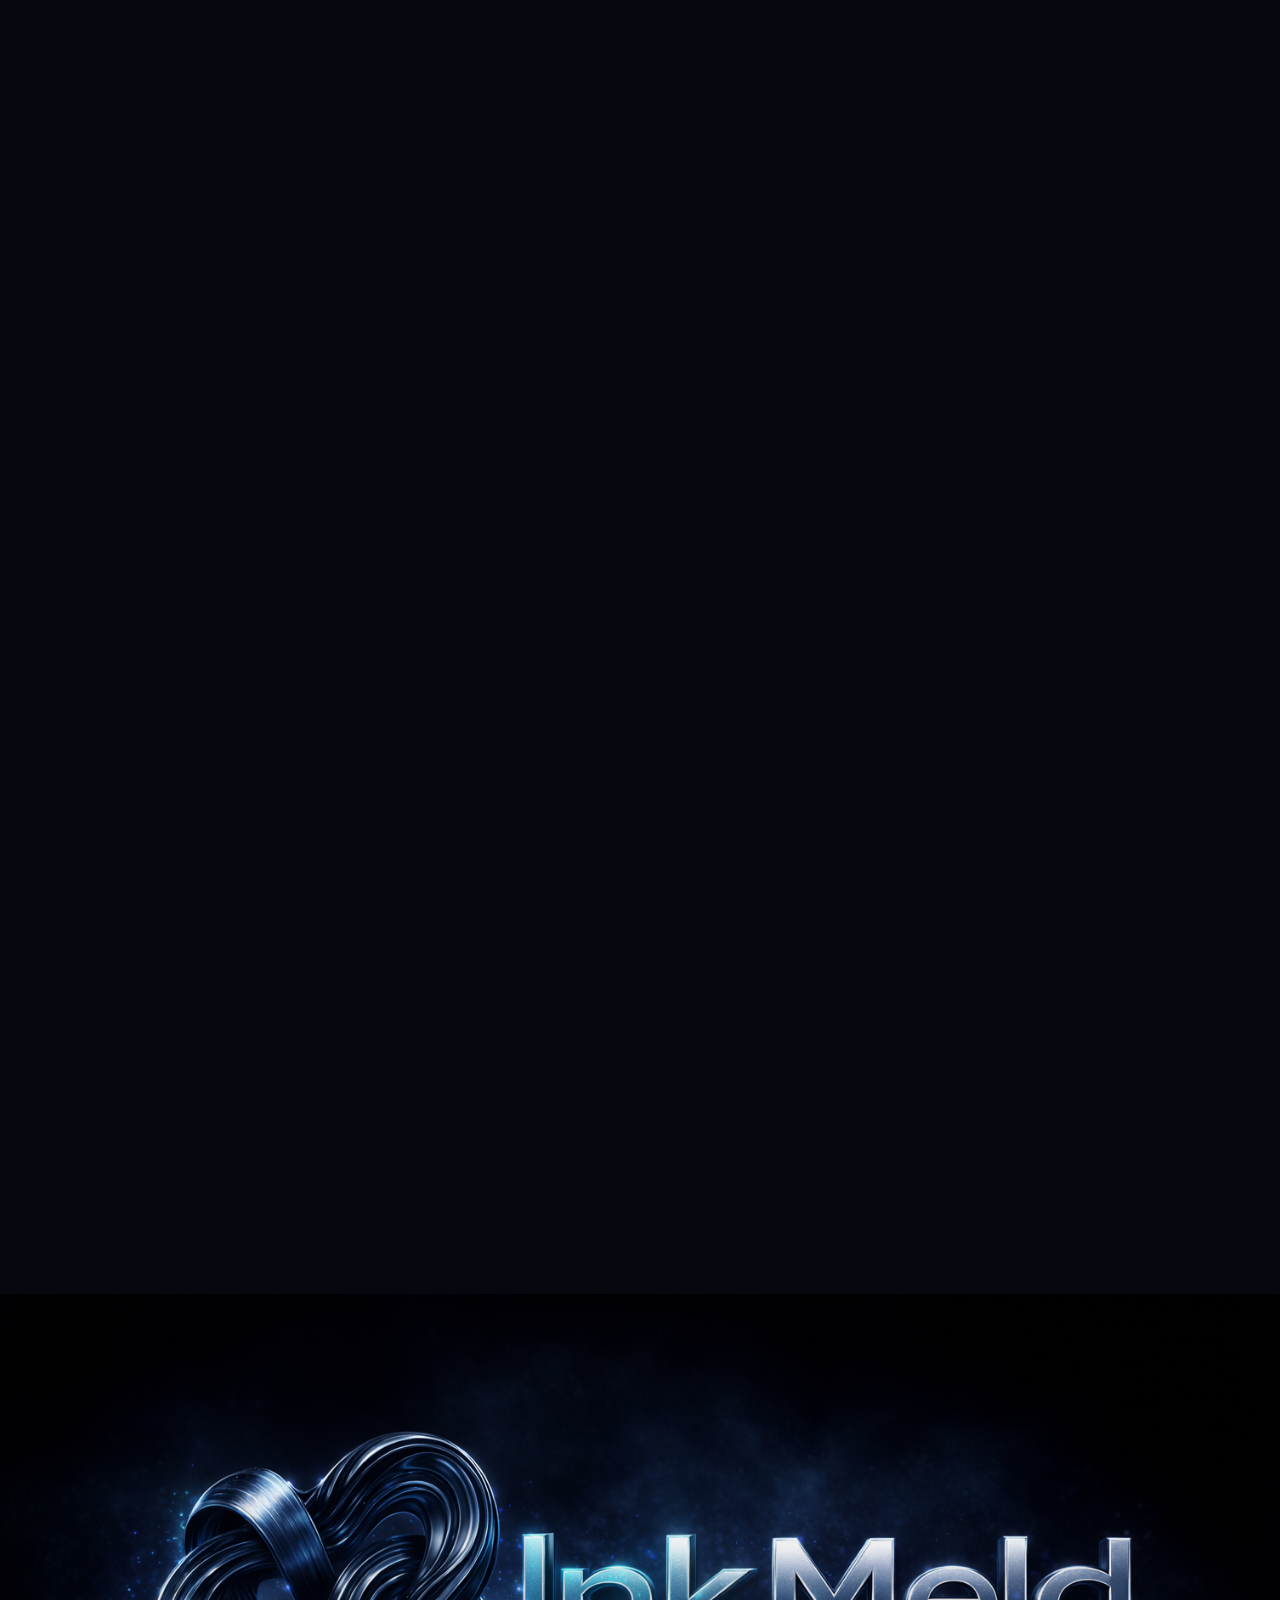
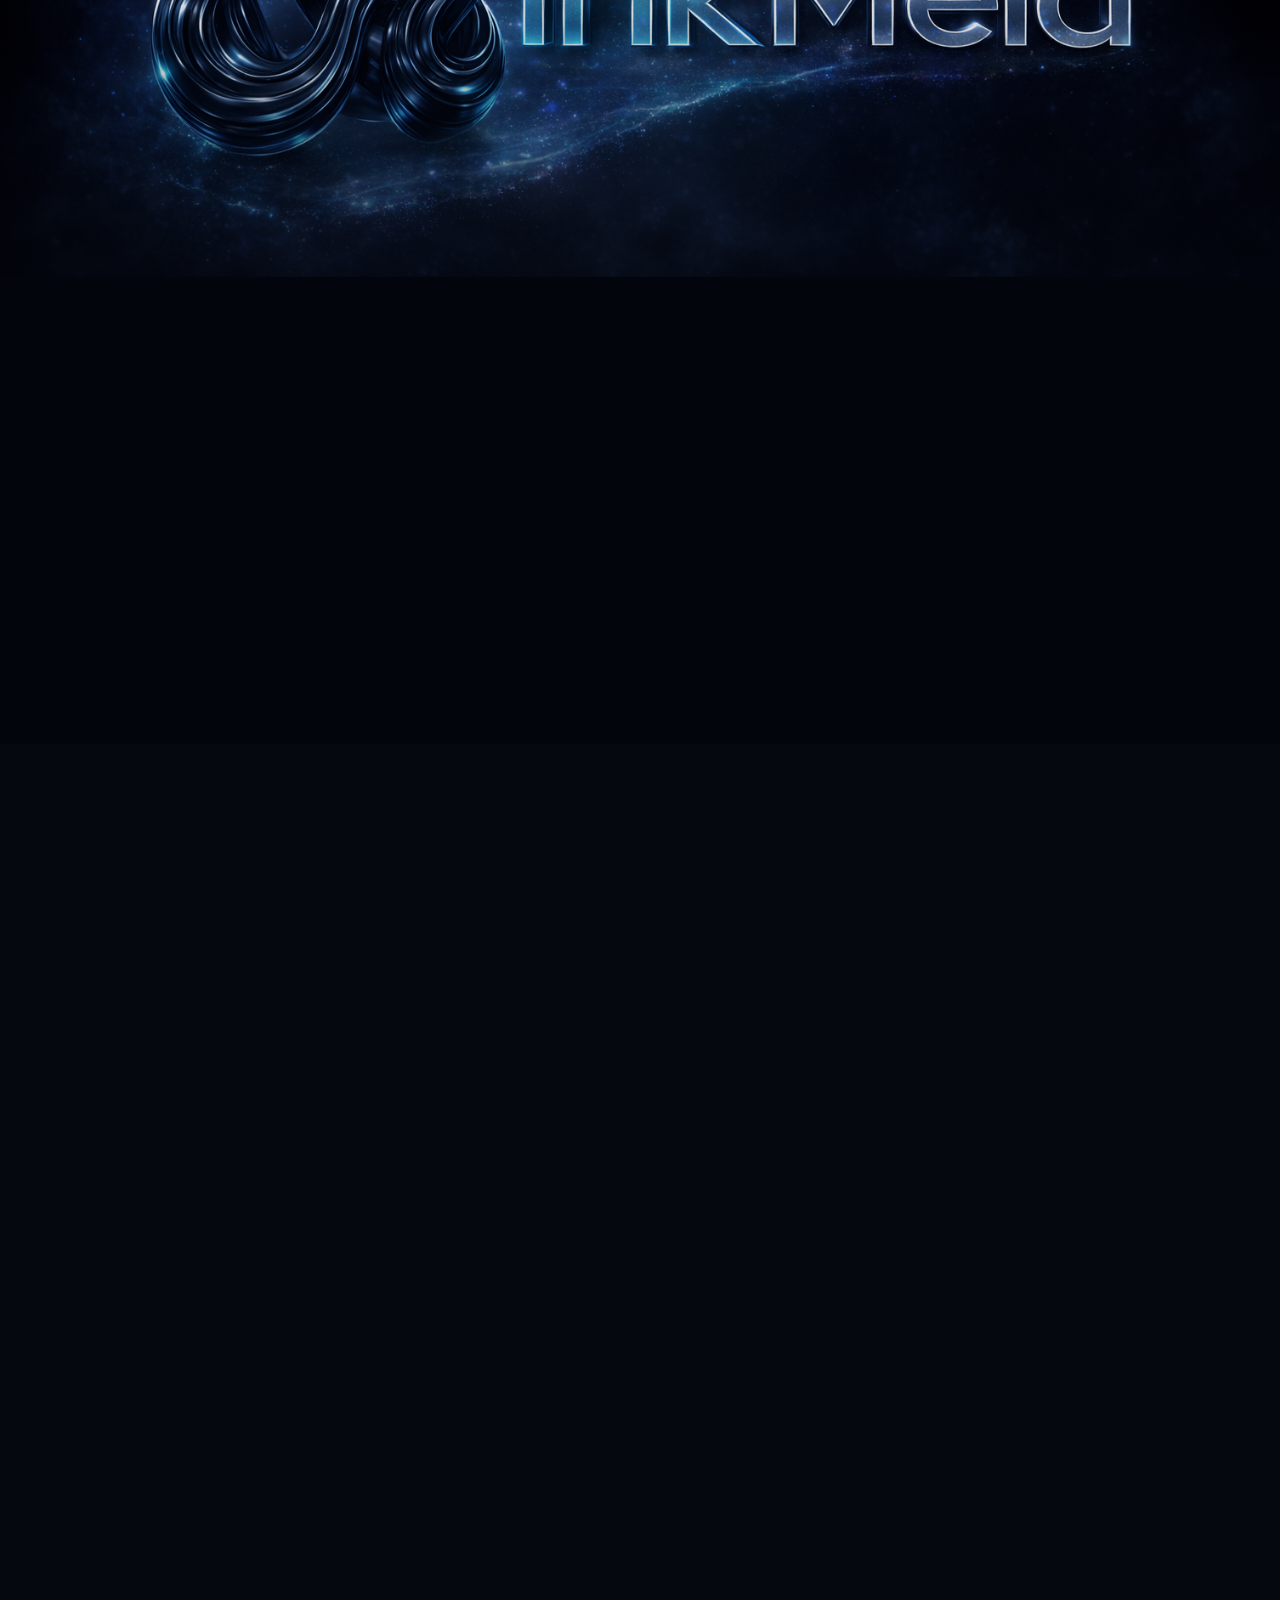
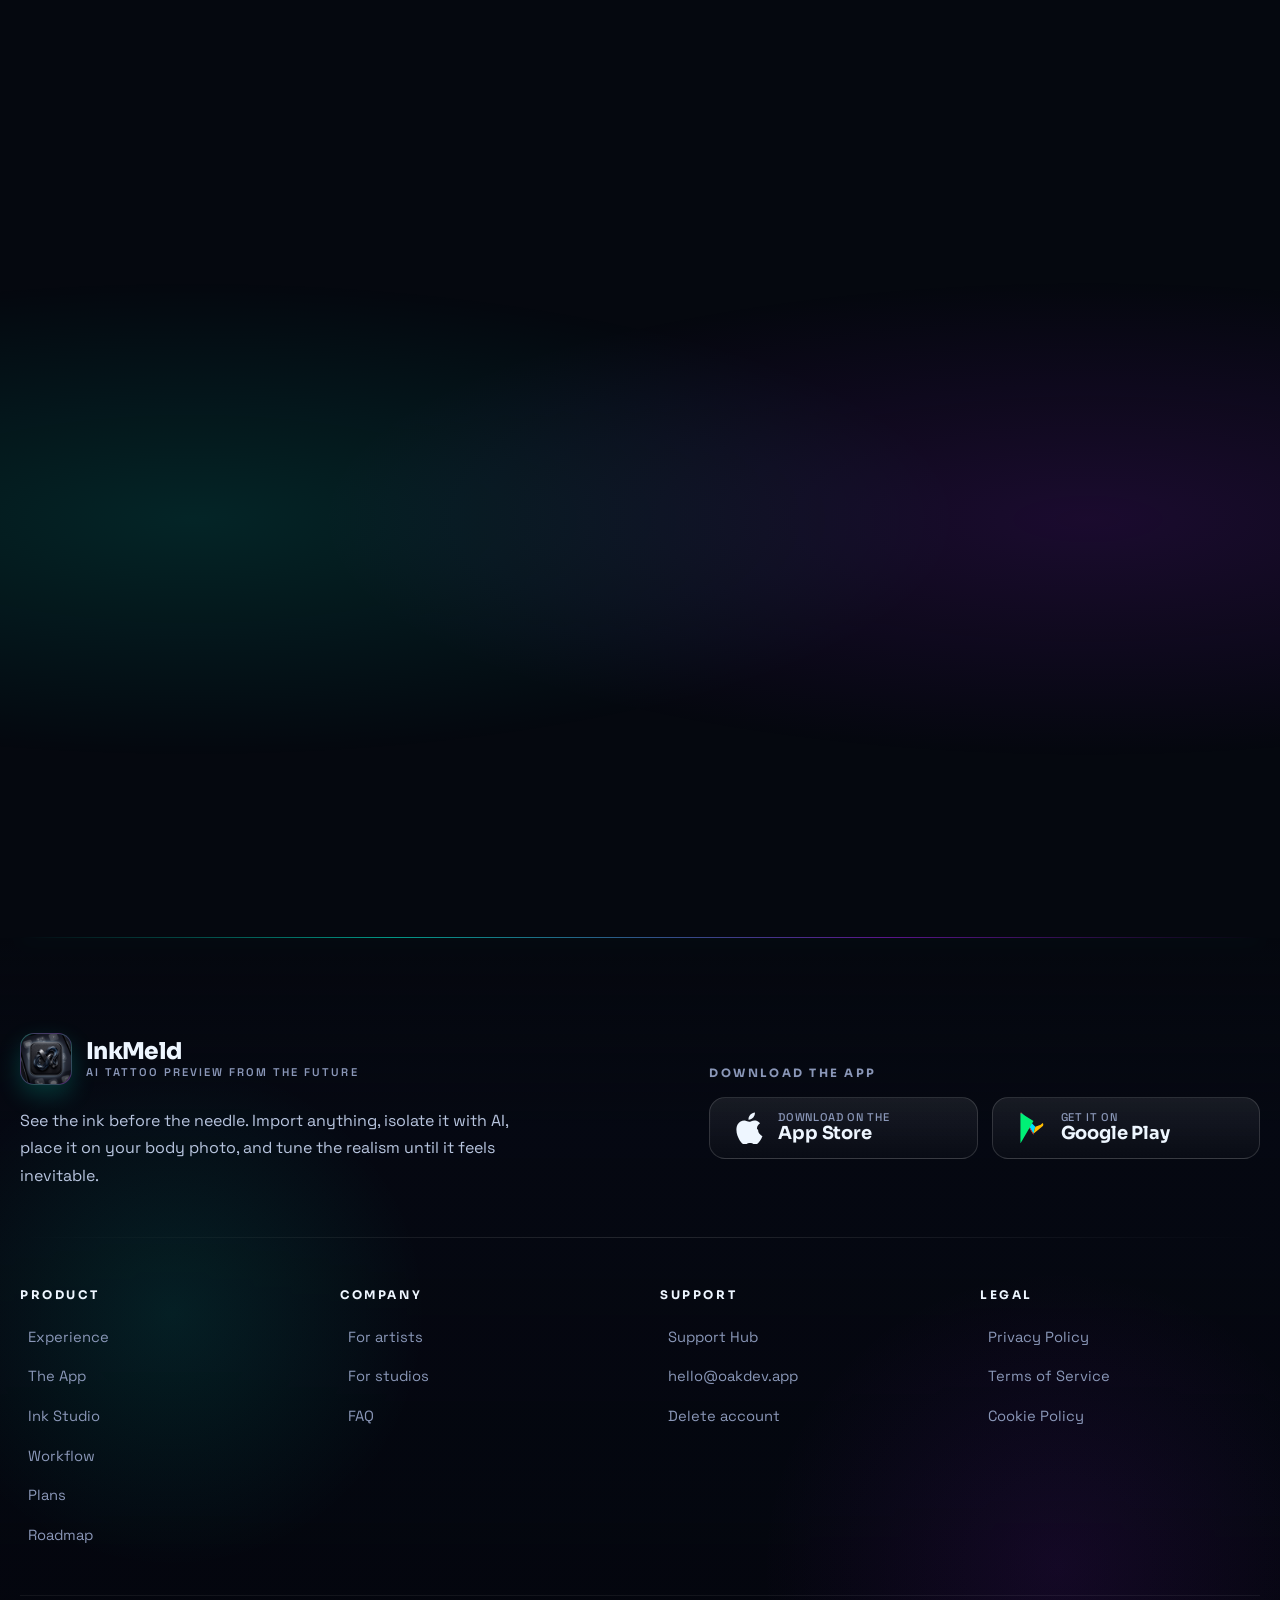
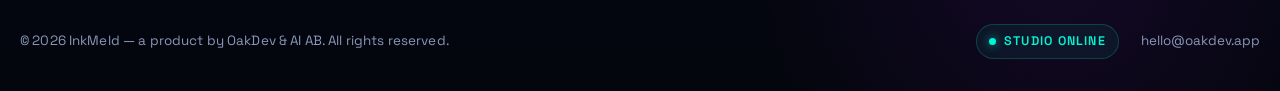
==== commit 3c8fce50: "another image fix landing page" ====
--- a/index.html
+++ b/index.html
@@ -201,7 +201,7 @@
                 class="live-phone-img live-phone-img--base"
                 width="1254"
                 height="1254"
-                loading="lazy"
+                loading="eager"
                 decoding="async"
               >
               <img
@@ -211,7 +211,7 @@
                 class="live-phone-img live-phone-img--tattoo"
                 width="1254"
                 height="1254"
-                loading="lazy"
+                loading="eager"
                 decoding="async"
               >
               <div class="live-phone-tint" aria-hidden="true"></div>
--- a/css/global.css
+++ b/css/global.css
@@ -2996,9 +2996,9 @@
 
   position: relative;
   display: grid;
-  grid-template-columns: minmax(0, 1.18fr) minmax(0, 0.92fr);
-  align-items: center;
-  gap: clamp(24px, 3vw, 56px);
+  grid-template-columns: minmax(0, 1.12fr) minmax(0, 1fr);
+  align-items: center;
+  gap: clamp(18px, 2.5vw, 42px);
   padding: 0;
   background: transparent;
   border: 0;
@@ -3017,37 +3017,63 @@
   position: relative;
   display: grid;
   place-items: center;
-  min-height: 620px;
+  min-height: 600px;
   padding: clamp(16px, 2.6vw, 30px) 0;
   background: transparent;
   border: 0;
   overflow: visible;
 }
 
-.live-demo-glow {
-  position: absolute;
-  inset: 10% 4% 8%;
-  border-radius: 50%;
-  filter: blur(80px);
+.live-demo-stage::before,
+.live-demo-stage::after {
+  content: "";
+  position: absolute;
   pointer-events: none;
   z-index: 0;
 }
 
+.live-demo-stage::before {
+  inset: 16% 12% 14%;
+  background:
+    radial-gradient(circle at 52% 58%, rgba(97, 239, 255, 0.28), rgba(54, 162, 255, 0.14) 28%, transparent 52%),
+    radial-gradient(circle at 44% 34%, rgba(175, 92, 255, 0.16), transparent 42%),
+    radial-gradient(circle at 52% 74%, rgba(0, 245, 212, 0.13), transparent 36%);
+  filter: blur(34px);
+  opacity: 0.9;
+}
+
+.live-demo-stage::after {
+  inset: 26% 25% 18%;
+  background: radial-gradient(circle, rgba(255,255,255,0.14), rgba(255,255,255,0) 48%);
+  filter: blur(58px);
+  opacity: 0.24;
+}
+
+.live-demo-glow {
+  position: absolute;
+  inset: 18% 12% 12%;
+  border-radius: 50%;
+  filter: blur(96px);
+  mix-blend-mode: screen;
+  pointer-events: none;
+  z-index: 0;
+}
+
 .live-demo-glow--cyan {
-  background: radial-gradient(circle, rgba(0,245,212,0.5), rgba(56,182,255,0.22) 52%, transparent 74%);
+  background: radial-gradient(circle, rgba(82, 238, 255, 0.34), rgba(0, 245, 212, 0.18) 40%, transparent 70%);
   animation: live-glow-pulse 6s ease-in-out infinite;
 }
 
 .live-demo-glow--violet {
-  inset: 16% 0 12%;
-  background: radial-gradient(circle, rgba(160,32,240,0.42), transparent 68%);
-  filter: blur(100px);
+  inset: 14% 18% 22%;
+  background: radial-gradient(circle at 48% 40%, rgba(160, 32, 240, 0.2), transparent 62%);
+  filter: blur(120px);
   animation: live-glow-pulse 7.5s ease-in-out infinite reverse;
 }
 
 @keyframes live-glow-pulse {
-  0%, 100% { opacity: 0.85; transform: scale(1); }
-  50% { opacity: 1; transform: scale(1.05); }
+  0%, 100% { opacity: 0.62; transform: scale(0.98); }
+  50% { opacity: 0.9; transform: scale(1.03); }
 }
 
 /* Frame uses grid stacking: every child occupies the same cell. */
@@ -3057,10 +3083,34 @@
   grid-template-columns: 1fr;
   width: min(100%, 760px);
   z-index: 1;
-  filter: drop-shadow(0 60px 100px rgba(0,0,0,0.65)) drop-shadow(0 0 90px rgba(0,245,212,0.22));
+  filter: drop-shadow(0 46px 90px rgba(2, 8, 18, 0.56)) drop-shadow(0 0 58px rgba(0, 245, 212, 0.14));
   transform: rotate(-5deg);
   animation: hero-float 9s ease-in-out infinite;
   transition: transform 0.4s ease;
+}
+
+.live-phone-frame::before,
+.live-phone-frame::after {
+  content: "";
+  position: absolute;
+  pointer-events: none;
+}
+
+.live-phone-frame::before {
+  inset: 18% 18% 16%;
+  z-index: 0;
+  background: radial-gradient(circle at 52% 48%, rgba(255,255,255,0.16), rgba(93, 238, 255, 0.08) 28%, transparent 54%);
+  filter: blur(34px);
+  opacity: 0.6;
+}
+
+.live-phone-frame::after {
+  inset: 8% 14% 6%;
+  z-index: 0;
+  border-radius: 44%;
+  background: linear-gradient(180deg, rgba(255,255,255,0.06), rgba(255,255,255,0));
+  filter: blur(14px);
+  opacity: 0.42;
 }
 
 .live-phone-frame > * {
@@ -3082,6 +3132,7 @@
 /* Base phone — never filtered, stays sharp and stable */
 .live-phone-img--base {
   z-index: 1;
+  filter: brightness(1.04) contrast(1.08);
 }
 
 /* Tattoo overlay — masked to just the tattoo region on the phone screen,
@@ -3160,53 +3211,85 @@
 
 /* Controls panel */
 .live-demo-controls {
+  position: relative;
   display: grid;
   align-content: start;
   align-self: center;
-  gap: 14px;
-  padding: clamp(18px, 2vw, 24px);
-  border-radius: 26px;
-  border: 1px solid rgba(255,255,255,0.08);
+  gap: 8px;
+  padding: clamp(15px, 1.7vw, 20px);
+  border-radius: 30px;
+  border: 1px solid rgba(255,255,255,0.07);
   background:
-    linear-gradient(160deg, rgba(255,255,255,0.05), rgba(255,255,255,0.02) 50%),
-    linear-gradient(180deg, rgba(10,14,28,0.68), rgba(6,9,20,0.78));
-  box-shadow: 0 30px 70px rgba(0,0,0,0.4);
-  backdrop-filter: blur(14px);
-  -webkit-backdrop-filter: blur(14px);
+    radial-gradient(circle at top left, rgba(87, 222, 255, 0.1), transparent 34%),
+    radial-gradient(circle at 88% 10%, rgba(156, 92, 255, 0.08), transparent 28%),
+    linear-gradient(158deg, rgba(17, 25, 44, 0.82), rgba(9, 13, 24, 0.72) 52%, rgba(5, 8, 18, 0.58));
+  box-shadow: 0 32px 84px rgba(0,0,0,0.34), inset 0 1px 0 rgba(255,255,255,0.05);
+  backdrop-filter: blur(18px);
+  -webkit-backdrop-filter: blur(18px);
+  overflow: hidden;
+  isolation: isolate;
+}
+
+.live-demo-controls::before,
+.live-demo-controls::after {
+  content: "";
+  position: absolute;
+  pointer-events: none;
+  z-index: 0;
+}
+
+.live-demo-controls::before {
+  inset: 0;
+  background: linear-gradient(180deg, rgba(255,255,255,0.07), rgba(255,255,255,0) 24%);
+  opacity: 0.6;
+}
+
+.live-demo-controls::after {
+  inset: auto -14% -38% 22%;
+  height: 54%;
+  background: radial-gradient(circle, rgba(0, 245, 212, 0.12), rgba(67, 112, 255, 0.08) 34%, transparent 70%);
+  filter: blur(34px);
+  opacity: 0.72;
+}
+
+.live-demo-controls > * {
+  position: relative;
+  z-index: 1;
 }
 
 .live-demo-header {
   display: flex;
   justify-content: space-between;
   align-items: center;
-  gap: 10px;
-  padding-bottom: 12px;
+  gap: 8px;
+  padding-bottom: 10px;
   border-bottom: 1px solid rgba(255,255,255,0.06);
 }
 
 .live-demo-eyebrow {
   display: block;
-  margin-bottom: 6px;
+  margin-bottom: 4px;
   color: var(--neon-cyan);
-  font-size: 0.7rem;
+  font-size: 0.64rem;
   font-weight: 700;
-  letter-spacing: 0.18em;
+  letter-spacing: 0.2em;
   text-transform: uppercase;
 }
 
 .live-demo-header strong {
   font-family: var(--font-display);
-  font-size: 0.96rem;
+  font-size: 0.88rem;
+  line-height: 1.15;
   color: var(--text-main);
 }
 
 .live-demo-chip {
-  padding: 5px 11px;
+  padding: 4px 10px;
   border-radius: 999px;
   border: 1px solid rgba(0,245,212,0.3);
   background: rgba(0,245,212,0.08);
   color: var(--neon-cyan);
-  font-size: 0.68rem;
+  font-size: 0.64rem;
   font-weight: 700;
   letter-spacing: 0.1em;
   text-transform: uppercase;
@@ -3216,16 +3299,19 @@
 .live-demo-presets {
   display: grid;
   grid-template-columns: repeat(3, minmax(0, 1fr));
-  gap: 8px;
+  gap: 6px;
 }
 
 .live-preset {
   display: grid;
-  gap: 3px;
-  padding: 12px 10px;
+  grid-template-columns: auto minmax(0, 1fr);
+  column-gap: 8px;
+  row-gap: 2px;
+  align-items: center;
+  padding: 8px 9px;
   border-radius: 14px;
   border: 1px solid rgba(255,255,255,0.08);
-  background: rgba(4,7,18,0.4);
+  background: rgba(4,7,18,0.34);
   color: var(--text-soft);
   text-align: left;
   cursor: pointer;
@@ -3245,13 +3331,14 @@
 
 .live-preset strong {
   font-family: var(--font-display);
-  font-size: 0.78rem;
+  font-size: 0.72rem;
+  line-height: 1.1;
   color: var(--text-main);
 }
 
 .live-preset span:not(.live-preset-sigil) {
-  font-size: 0.68rem;
-  line-height: 1.35;
+  font-size: 0.62rem;
+  line-height: 1.15;
   color: var(--text-muted);
 }
 
@@ -3259,7 +3346,9 @@
   width: 16px;
   height: 16px;
   border-radius: 6px;
-  margin-bottom: 2px;
+  grid-row: 1 / span 2;
+  align-self: center;
+  margin-bottom: 0;
   box-shadow: 0 0 10px currentColor;
 }
 
@@ -3281,34 +3370,39 @@
 /* Sliders */
 .live-demo-sliders {
   display: grid;
-  grid-template-columns: repeat(3, minmax(0, 1fr));
-  gap: 10px 14px;
+  grid-template-columns: repeat(2, minmax(0, 1fr));
+  gap: 6px 12px;
 }
 
 .live-slider {
   display: grid;
-  gap: 4px;
+  grid-template-columns: minmax(60px, 72px) minmax(0, 1fr);
+  align-items: center;
+  gap: 8px;
+  min-width: 0;
 }
 
 .live-slider-label {
-  display: flex;
-  justify-content: space-between;
-  align-items: baseline;
-  font-size: 0.74rem;
+  display: grid;
+  gap: 1px;
+  justify-items: start;
+  align-content: center;
+  min-width: 0;
+  font-size: 0.72rem;
 }
 
 .live-slider-label span {
   color: var(--text-muted);
-  letter-spacing: 0.07em;
+  letter-spacing: 0.08em;
   text-transform: uppercase;
   font-weight: 600;
-  font-size: 0.64rem;
+  font-size: 0.56rem;
 }
 
 .live-slider-label strong {
   color: var(--text-main);
   font-family: var(--font-display);
-  font-size: 0.82rem;
+  font-size: 0.74rem;
   font-variant-numeric: tabular-nums;
 }
 
@@ -3316,7 +3410,7 @@
   -webkit-appearance: none;
   appearance: none;
   width: 100%;
-  height: 5px;
+  height: 4px;
   border-radius: 999px;
   background: linear-gradient(90deg, var(--neon-cyan), var(--neon-violet));
   outline: none;
@@ -3326,8 +3420,8 @@
 .live-slider input[type="range"]::-webkit-slider-thumb {
   -webkit-appearance: none;
   appearance: none;
-  width: 16px;
-  height: 16px;
+  width: 14px;
+  height: 14px;
   border-radius: 50%;
   background: #fff;
   border: 2px solid var(--neon-cyan);
@@ -3341,8 +3435,8 @@
 }
 
 .live-slider input[type="range"]::-moz-range-thumb {
-  width: 16px;
-  height: 16px;
+  width: 14px;
+  height: 14px;
   border-radius: 50%;
   background: #fff;
   border: 2px solid var(--neon-cyan);
@@ -3358,12 +3452,12 @@
 }
 
 .live-blend {
-  padding: 7px 12px;
+  padding: 6px 11px;
   border-radius: 999px;
   border: 1px solid rgba(255,255,255,0.1);
   background: rgba(4,7,18,0.5);
   color: var(--text-soft);
-  font-size: 0.74rem;
+  font-size: 0.68rem;
   font-weight: 600;
   cursor: pointer;
   transition: border-color 0.2s ease, background 0.2s ease, color 0.2s ease;
@@ -3384,19 +3478,22 @@
 .live-demo-footer {
   display: grid;
   grid-template-columns: repeat(3, minmax(0, 1fr));
-  gap: 10px;
-  padding-top: 10px;
+  align-items: center;
+  gap: 6px 12px;
+  padding-top: 6px;
   border-top: 1px solid rgba(255,255,255,0.06);
 }
 
 .live-demo-footer-item {
-  display: grid;
-  gap: 4px;
+  display: flex;
+  flex-wrap: wrap;
+  align-items: baseline;
+  gap: 4px 6px;
 }
 
 .live-demo-footer-item span {
   color: var(--text-muted);
-  font-size: 0.68rem;
+  font-size: 0.6rem;
   font-weight: 700;
   letter-spacing: 0.14em;
   text-transform: uppercase;
@@ -3404,7 +3501,7 @@
 
 .live-demo-footer-item strong {
   font-family: var(--font-display);
-  font-size: 0.88rem;
+  font-size: 0.78rem;
   color: var(--text-main);
 }
 
@@ -3415,13 +3512,10 @@
 /* Responsive */
 @media (max-width: 1320px) {
   .live-demo {
-    grid-template-columns: minmax(0, 1.08fr) minmax(0, 0.92fr);
+    grid-template-columns: minmax(0, 1.04fr) minmax(0, 0.98fr);
   }
   .live-phone-frame {
     width: min(100%, 700px);
-  }
-  .live-demo-sliders {
-    grid-template-columns: repeat(2, minmax(0, 1fr));
   }
 }
 
@@ -3435,6 +3529,12 @@
   .live-phone-frame {
     width: min(100%, 560px);
   }
+  .live-demo-controls {
+    gap: 10px;
+  }
+  .live-demo-sliders {
+    grid-template-columns: repeat(2, minmax(0, 1fr));
+  }
 }
 
 @media (max-width: 720px) {
@@ -3457,6 +3557,10 @@
   .live-phone-frame {
     width: min(100%, 410px);
   }
+  .live-slider {
+    grid-template-columns: 1fr;
+    gap: 6px;
+  }
   .live-demo-pill--top { top: 12px; left: 12px; font-size: 0.72rem; padding: 8px 12px; }
   .live-demo-pill--bottom { bottom: 12px; right: 12px; font-size: 0.72rem; padding: 8px 12px; }
 }
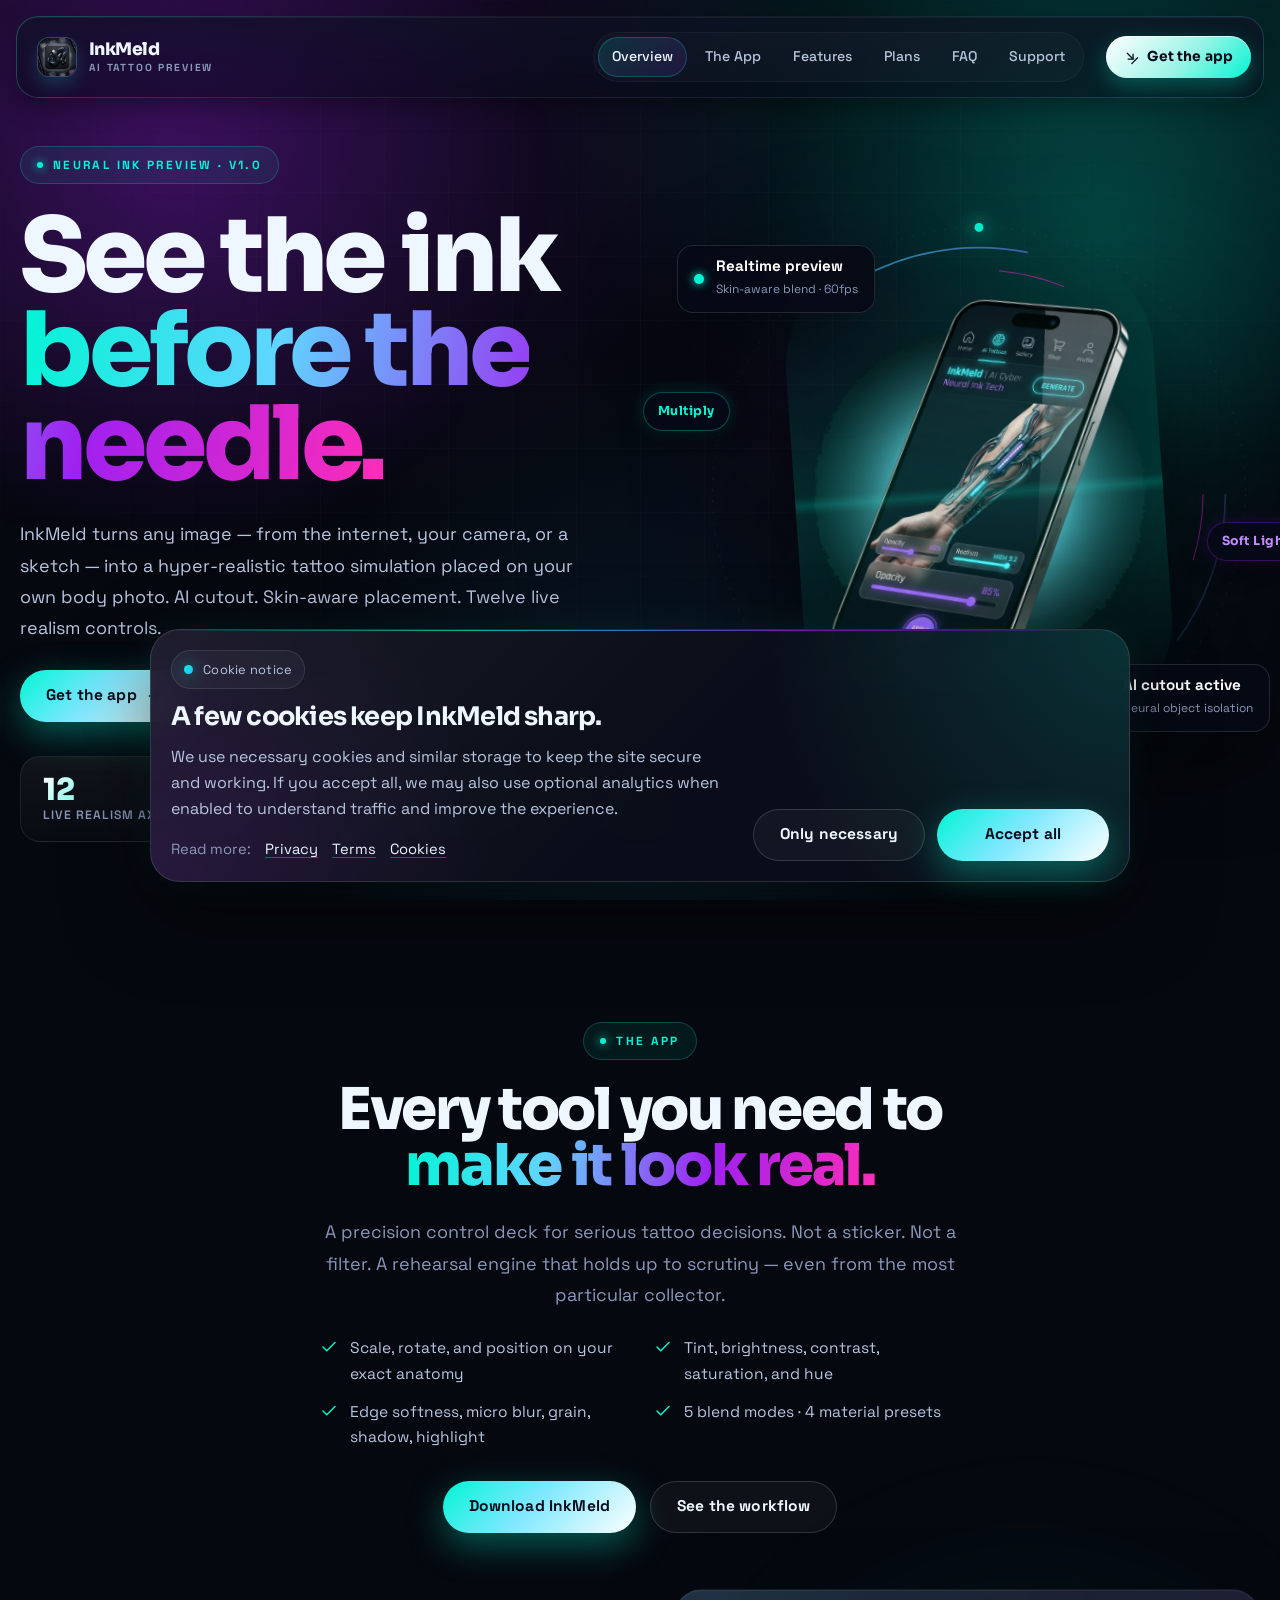
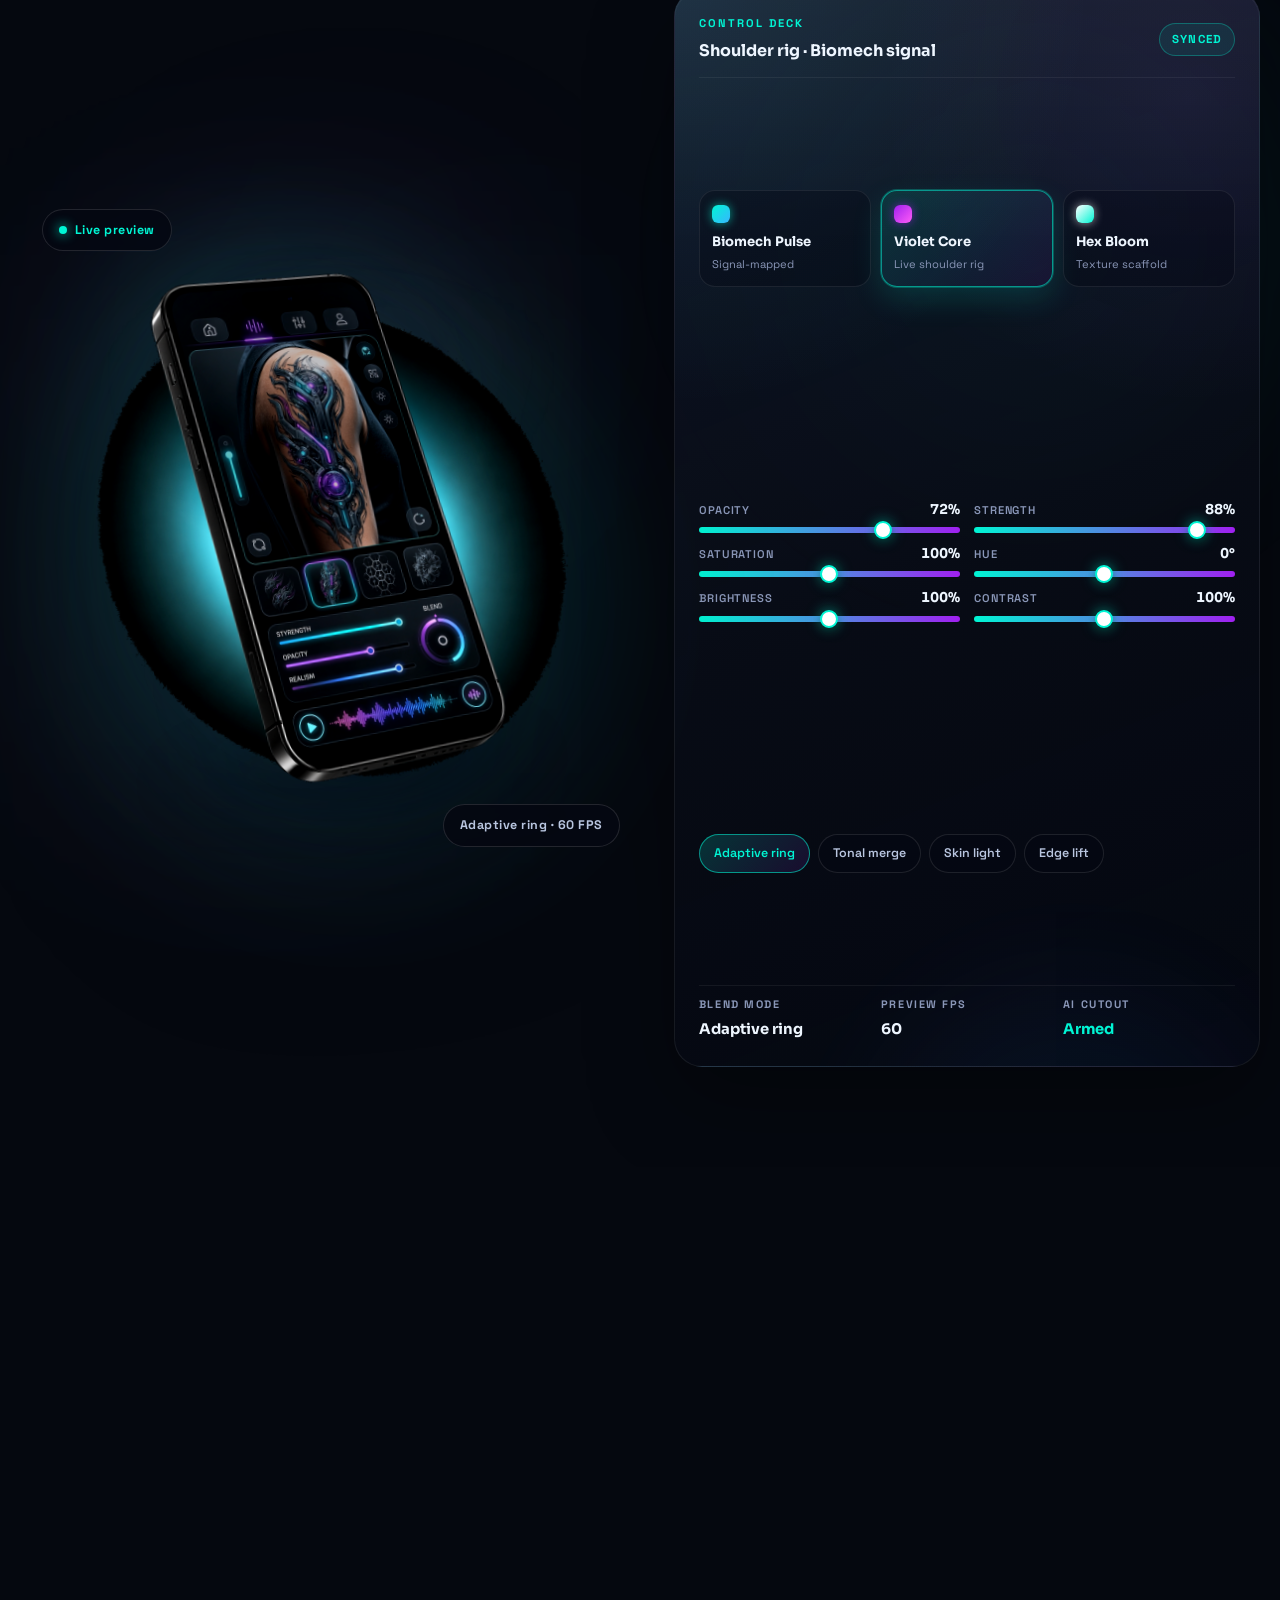
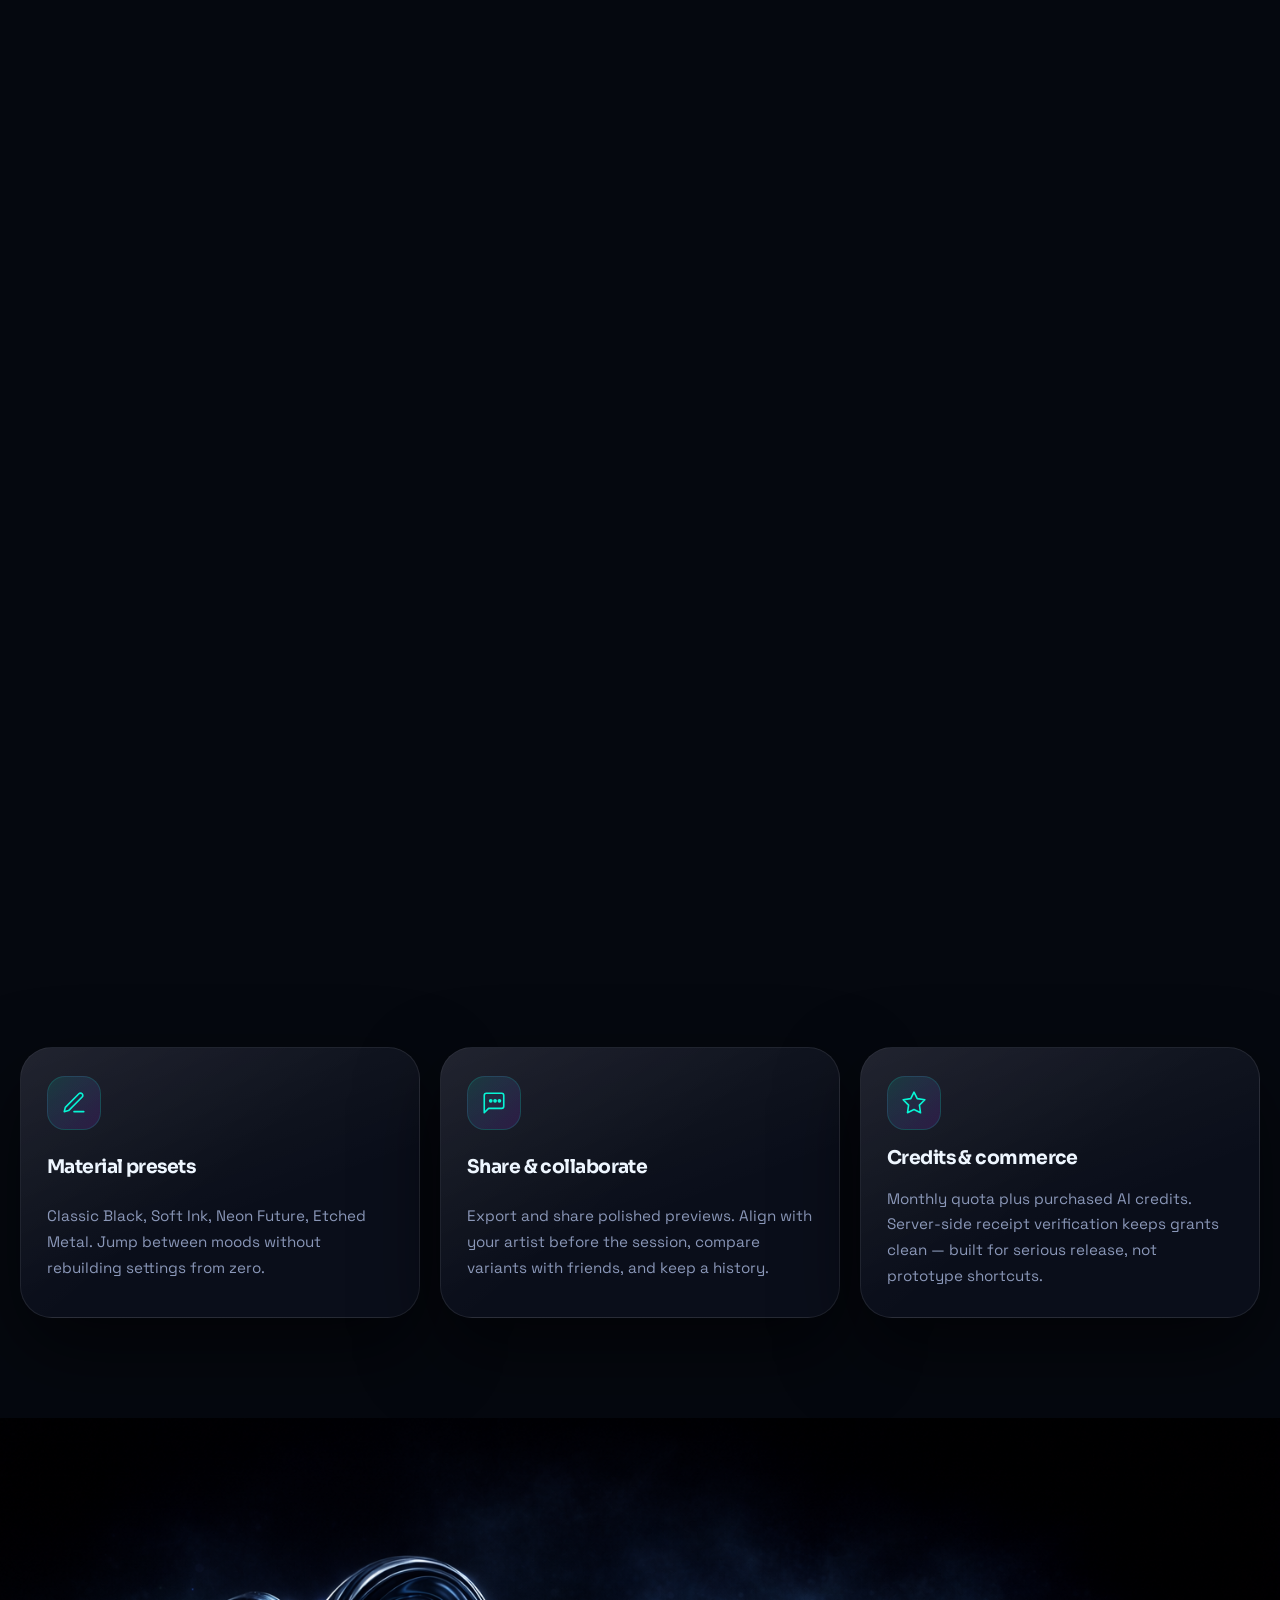
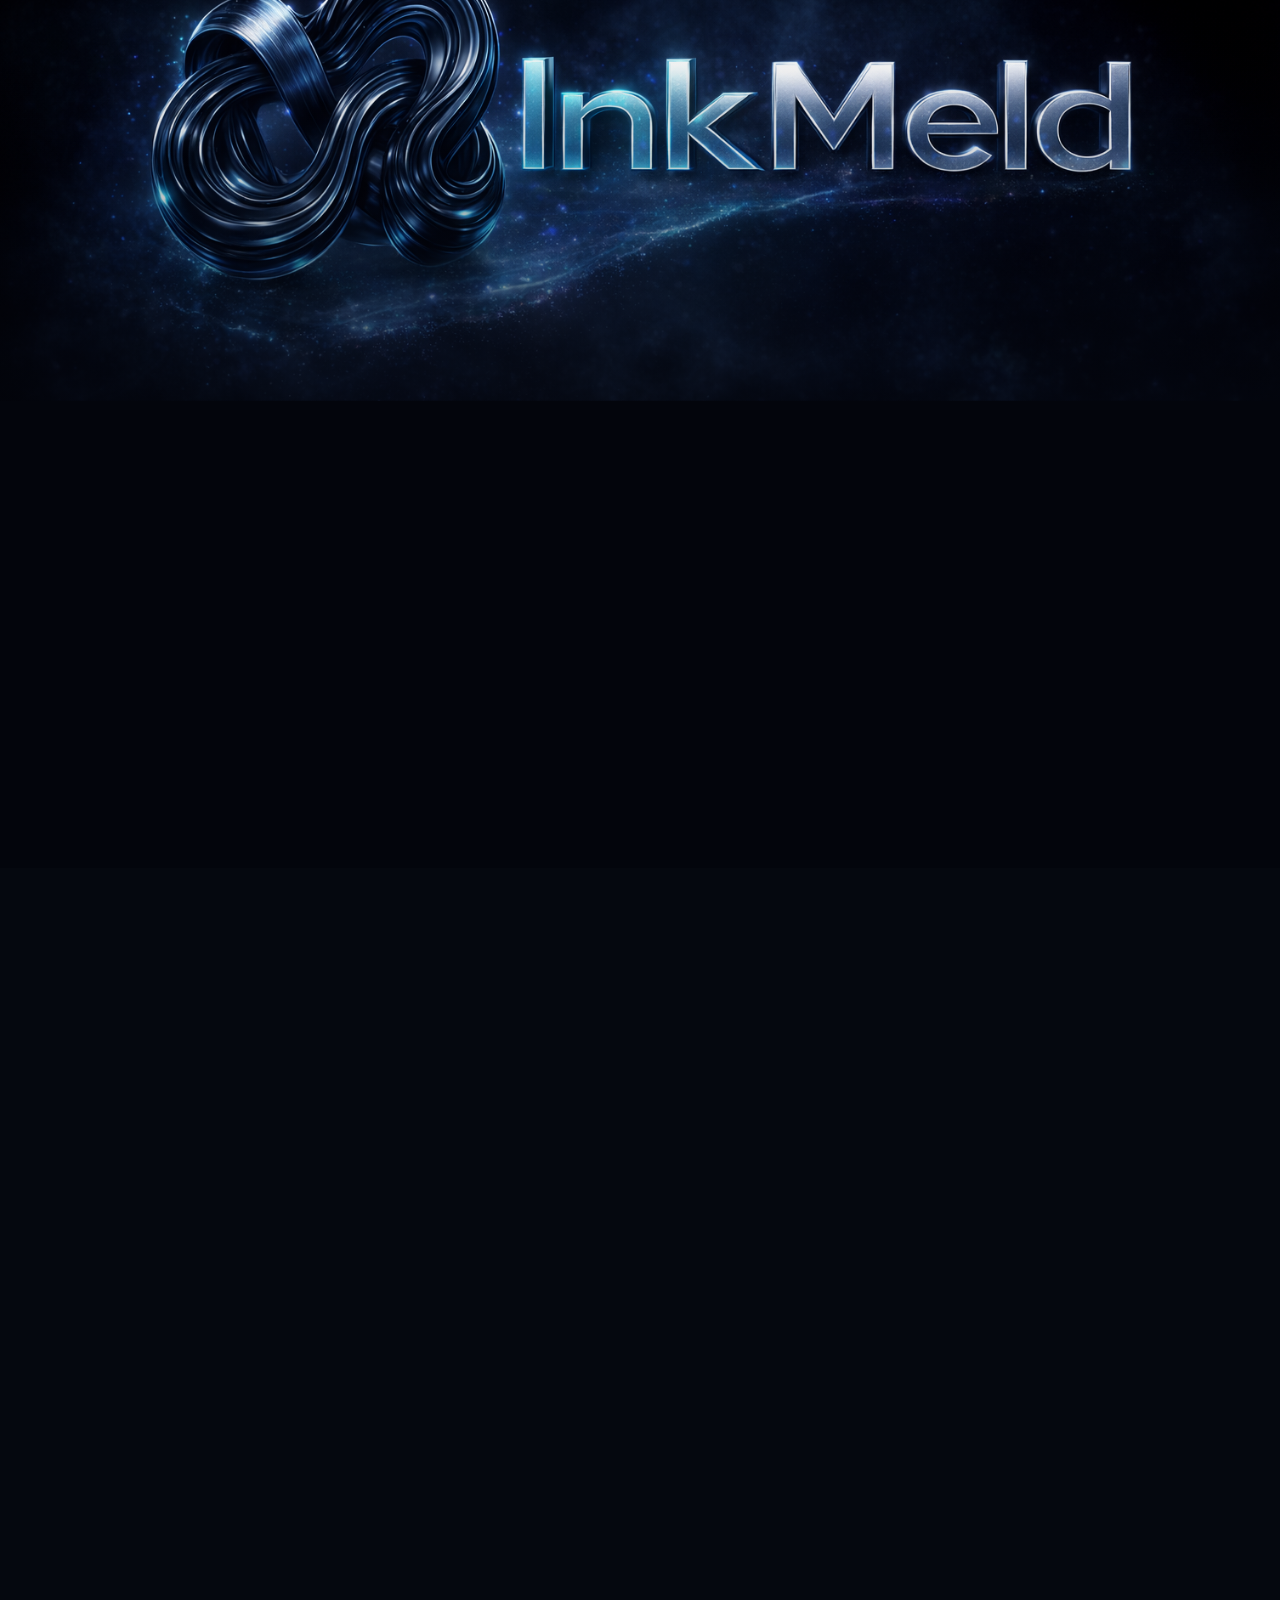
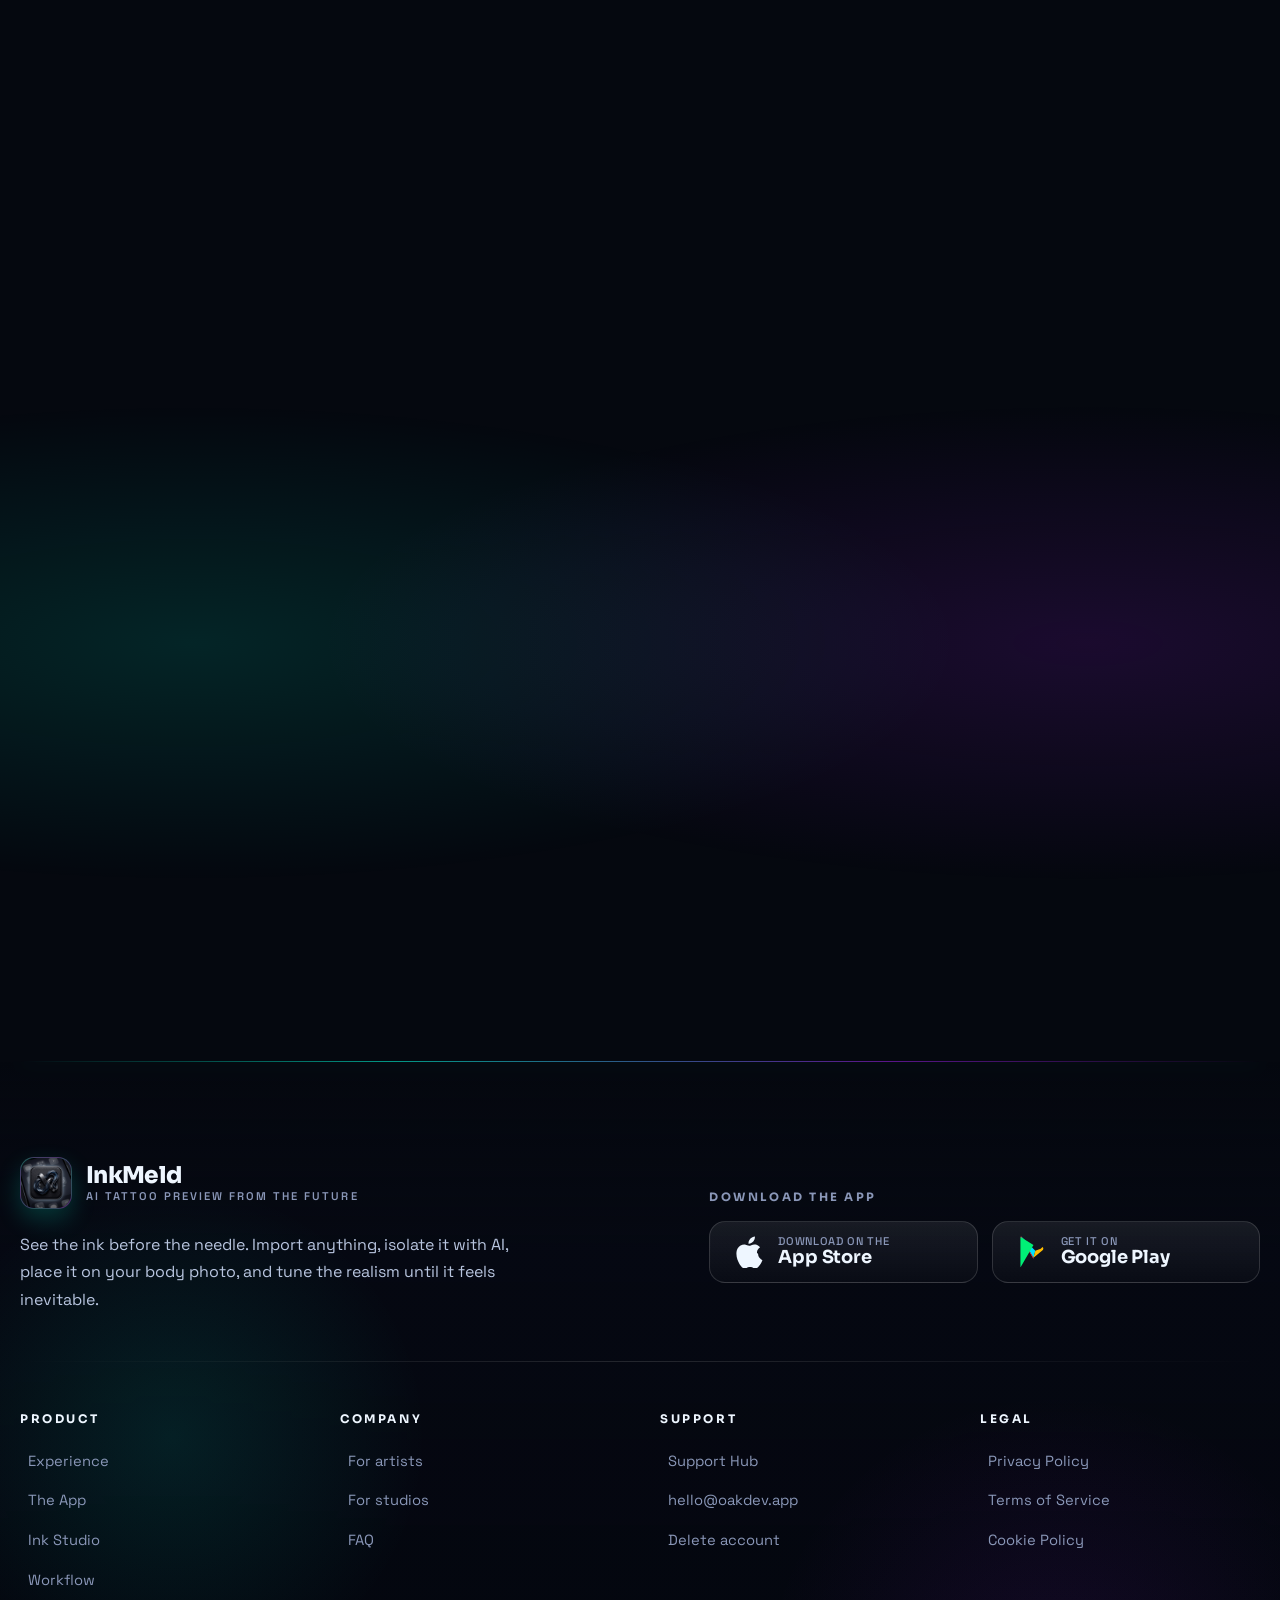
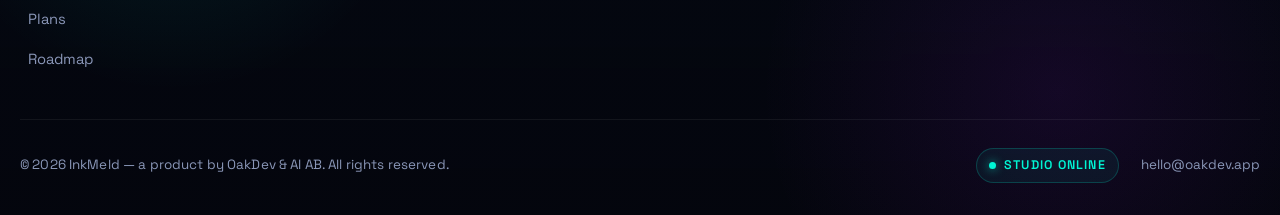
==== commit caab2a97: "more image fixes" ====
--- a/index.html
+++ b/index.html
@@ -201,7 +201,8 @@
                 class="live-phone-img live-phone-img--base"
                 width="1254"
                 height="1254"
-                loading="eager"
+                loading="lazy"
+                fetchpriority="low"
                 decoding="async"
               >
               <img
@@ -211,7 +212,8 @@
                 class="live-phone-img live-phone-img--tattoo"
                 width="1254"
                 height="1254"
-                loading="eager"
+                loading="lazy"
+                fetchpriority="low"
                 decoding="async"
               >
               <div class="live-phone-tint" aria-hidden="true"></div>
--- a/css/global.css
+++ b/css/global.css
@@ -111,11 +111,14 @@
   position: fixed;
   top: 0; left: 0;
   height: 2px;
-  width: 0;
+  width: 100%;
   background: linear-gradient(90deg, var(--neon-cyan), var(--neon-blue), var(--neon-violet), var(--neon-pink));
   box-shadow: 0 0 20px rgba(0, 245, 212, 0.6);
   z-index: 1200;
-  transition: width 0.1s linear;
+  transform: scaleX(0);
+  transform-origin: left center;
+  transition: transform 0.08s linear;
+  will-change: transform;
 }
 
 /* ─── Layout ────────────────────────────────────────────────── */
@@ -423,9 +426,33 @@
   opacity: 0;
   transform: translateY(36px);
   transition: opacity 0.9s cubic-bezier(0.16, 1, 0.3, 1), transform 0.9s cubic-bezier(0.16, 1, 0.3, 1);
+  will-change: transform, opacity;
 }
 
 html.js .reveal.is-visible { opacity: 1; transform: translateY(0); }
+
+.hero-stage-glow,
+.hero-ring,
+.hero-device-wrap,
+.hero-tag,
+.hero-orbit,
+.showcase-glow,
+.showcase-phone-cluster .showcase-phone-glow,
+.showcase-phone-cluster .showcase-phone,
+.deck-meter-fill,
+.deck-signal-wave span,
+.live-demo-glow,
+.live-phone-frame,
+.pulse-dot {
+  will-change: transform, opacity;
+}
+
+.perf-paused,
+.perf-paused *,
+.perf-paused *::before,
+.perf-paused *::after {
+  animation-play-state: paused !important;
+}
 
 /* ─── Skip Link ─────────────────────────────────────────────── */
 .skip-link {
@@ -751,21 +778,23 @@
 
 .hero-stage-glow {
   position: absolute;
-  inset: 16% 14% 12%;
-  border-radius: 46% 54% 50% 50%;
+  inset: 6% 6% 4%;
+  border-radius: 36% 64% 44% 56% / 20% 24% 58% 54%;
   background:
-    radial-gradient(circle at 48% 46%, rgba(0, 245, 212, 0.16), rgba(0, 245, 212, 0.08) 28%, rgba(56, 182, 255, 0.04) 44%, transparent 68%),
-    radial-gradient(circle at 62% 58%, rgba(160, 32, 240, 0.12), rgba(160, 32, 240, 0.06) 34%, transparent 72%);
-  filter: blur(52px);
+    radial-gradient(ellipse 34% 24% at 18% 20%, rgba(160, 32, 240, 0.18), transparent 76%),
+    radial-gradient(ellipse 42% 28% at 82% 24%, rgba(0, 245, 212, 0.18), transparent 74%),
+    radial-gradient(ellipse 38% 30% at 62% 70%, rgba(56, 182, 255, 0.12), transparent 76%),
+    linear-gradient(120deg, rgba(160, 32, 240, 0.06) 0%, transparent 42%, rgba(0, 245, 212, 0.08) 100%);
+  filter: blur(72px);
   mix-blend-mode: screen;
-  opacity: 0.78;
+  opacity: 0.58;
   animation: hero-glow-pulse 10s ease-in-out infinite;
   z-index: 0;
 }
 
 @keyframes hero-glow-pulse {
-  0%, 100% { transform: scale(0.97) translateY(0); opacity: 0.62; }
-  50% { transform: scale(1.03) translateY(-6px); opacity: 0.86; }
+  0%, 100% { transform: scale(1) translateY(0); opacity: 0.56; }
+  50% { transform: scale(1.02) translateY(-8px); opacity: 0.74; }
 }
 
 .hero-ring {
@@ -816,26 +845,31 @@
 .hero-device-wrap::after {
   content: '';
   position: absolute;
+  pointer-events: none;
+}
+
+.hero-device-wrap::before {
+  inset: 8% 4% 10%;
+  border-radius: 42% 58% 46% 54% / 38% 42% 58% 62%;
+  background:
+    radial-gradient(ellipse 20% 18% at 28% 42%, rgba(160, 32, 240, 0.1), transparent 78%),
+    radial-gradient(ellipse 24% 20% at 76% 56%, rgba(0, 245, 212, 0.12), transparent 78%),
+    linear-gradient(112deg, transparent 24%, rgba(96, 213, 255, 0.06) 50%, transparent 76%);
+  filter: blur(40px);
+  mix-blend-mode: screen;
+  opacity: 0.48;
+  transform: scale(0.98);
+  z-index: 0;
+}
+
+.hero-device-wrap::after {
+  inset: auto 16% 2% 16%;
+  height: 16%;
   border-radius: 50%;
-  pointer-events: none;
-}
-
-.hero-device-wrap::before {
-  inset: 16% 14% 12%;
-  background: radial-gradient(circle at 52% 52%, rgba(0, 245, 212, 0.24), rgba(56, 182, 255, 0.12) 42%, rgba(160, 32, 240, 0.08) 62%, transparent 78%);
-  filter: blur(26px);
-  mix-blend-mode: screen;
-  opacity: 0.72;
-  transform: translate(5%, 6%) scale(0.9);
-  z-index: 0;
-}
-
-.hero-device-wrap::after {
-  inset: 26% 18% 12%;
-  background: radial-gradient(circle at 50% 58%, rgba(2, 6, 18, 0.58), rgba(2, 6, 18, 0.2) 46%, transparent 72%);
-  filter: blur(24px);
-  opacity: 0.9;
-  transform: translate(7%, 16%) scale(0.92);
+  background: radial-gradient(ellipse at center, rgba(2, 6, 18, 0.72), rgba(2, 6, 18, 0) 72%);
+  filter: blur(28px);
+  opacity: 0.74;
+  transform: translateY(18%);
   z-index: 1;
 }
 
@@ -3017,7 +3051,7 @@
   position: relative;
   display: grid;
   place-items: center;
-  min-height: 600px;
+  min-height: 580px;
   padding: clamp(16px, 2.6vw, 30px) 0;
   background: transparent;
   border: 0;
@@ -3033,26 +3067,27 @@
 }
 
 .live-demo-stage::before {
-  inset: 16% 12% 14%;
+  inset: 6% 4% 8%;
   background:
-    radial-gradient(circle at 52% 58%, rgba(97, 239, 255, 0.28), rgba(54, 162, 255, 0.14) 28%, transparent 52%),
-    radial-gradient(circle at 44% 34%, rgba(175, 92, 255, 0.16), transparent 42%),
-    radial-gradient(circle at 52% 74%, rgba(0, 245, 212, 0.13), transparent 36%);
-  filter: blur(34px);
-  opacity: 0.9;
+    radial-gradient(ellipse 34% 22% at 18% 18%, rgba(160, 32, 240, 0.12), transparent 78%),
+    radial-gradient(ellipse 38% 24% at 84% 20%, rgba(0, 245, 212, 0.12), transparent 78%),
+    radial-gradient(ellipse 42% 28% at 56% 76%, rgba(56, 182, 255, 0.08), transparent 80%);
+  filter: blur(104px);
+  opacity: 0.52;
 }
 
 .live-demo-stage::after {
-  inset: 26% 25% 18%;
-  background: radial-gradient(circle, rgba(255,255,255,0.14), rgba(255,255,255,0) 48%);
-  filter: blur(58px);
-  opacity: 0.24;
+  inset: 18% 12% 16%;
+  background:
+    linear-gradient(96deg, transparent 14%, rgba(96, 213, 255, 0.08) 48%, transparent 78%),
+    linear-gradient(180deg, rgba(255,255,255,0.03), rgba(255,255,255,0) 58%);
+  filter: blur(46px);
+  opacity: 0.28;
 }
 
 .live-demo-glow {
   position: absolute;
-  inset: 18% 12% 12%;
-  border-radius: 50%;
+  inset: 10% 2% 14%;
   filter: blur(96px);
   mix-blend-mode: screen;
   pointer-events: none;
@@ -3060,20 +3095,20 @@
 }
 
 .live-demo-glow--cyan {
-  background: radial-gradient(circle, rgba(82, 238, 255, 0.34), rgba(0, 245, 212, 0.18) 40%, transparent 70%);
+  background: linear-gradient(92deg, transparent 0%, rgba(82, 238, 255, 0.14) 44%, rgba(82, 238, 255, 0.08) 52%, transparent 78%);
   animation: live-glow-pulse 6s ease-in-out infinite;
 }
 
 .live-demo-glow--violet {
-  inset: 14% 18% 22%;
-  background: radial-gradient(circle at 48% 40%, rgba(160, 32, 240, 0.2), transparent 62%);
-  filter: blur(120px);
+  inset: 8% 10% 18%;
+  background: linear-gradient(100deg, transparent 18%, rgba(160, 32, 240, 0.12) 46%, transparent 78%);
+  filter: blur(124px);
   animation: live-glow-pulse 7.5s ease-in-out infinite reverse;
 }
 
 @keyframes live-glow-pulse {
-  0%, 100% { opacity: 0.62; transform: scale(0.98); }
-  50% { opacity: 0.9; transform: scale(1.03); }
+  0%, 100% { opacity: 0.46; transform: translateY(0) scale(1); }
+  50% { opacity: 0.68; transform: translateY(-10px) scale(1.02); }
 }
 
 /* Frame uses grid stacking: every child occupies the same cell. */
@@ -3097,20 +3132,25 @@
 }
 
 .live-phone-frame::before {
-  inset: 18% 18% 16%;
+  inset: 8% 4% 10%;
   z-index: 0;
-  background: radial-gradient(circle at 52% 48%, rgba(255,255,255,0.16), rgba(93, 238, 255, 0.08) 28%, transparent 54%);
-  filter: blur(34px);
-  opacity: 0.6;
+  border-radius: 42% 58% 46% 54% / 38% 42% 58% 62%;
+  background:
+    radial-gradient(ellipse 18% 16% at 28% 44%, rgba(160, 32, 240, 0.08), transparent 80%),
+    radial-gradient(ellipse 22% 18% at 74% 56%, rgba(0, 245, 212, 0.12), transparent 80%),
+    linear-gradient(112deg, transparent 26%, rgba(255,255,255,0.05) 50%, transparent 76%);
+  filter: blur(28px);
+  opacity: 0.42;
 }
 
 .live-phone-frame::after {
-  inset: 8% 14% 6%;
+  inset: auto 18% 3% 18%;
+  height: 16%;
   z-index: 0;
-  border-radius: 44%;
-  background: linear-gradient(180deg, rgba(255,255,255,0.06), rgba(255,255,255,0));
-  filter: blur(14px);
-  opacity: 0.42;
+  border-radius: 50%;
+  background: radial-gradient(ellipse at center, rgba(2, 6, 18, 0.74), rgba(2, 6, 18, 0) 72%);
+  filter: blur(24px);
+  opacity: 0.76;
 }
 
 .live-phone-frame > * {
@@ -3215,9 +3255,9 @@
   display: grid;
   align-content: start;
   align-self: center;
-  gap: 8px;
-  padding: clamp(15px, 1.7vw, 20px);
-  border-radius: 30px;
+  gap: 12px;
+  padding: clamp(18px, 2vw, 24px);
+  border-radius: 28px;
   border: 1px solid rgba(255,255,255,0.07);
   background:
     radial-gradient(circle at top left, rgba(87, 222, 255, 0.1), transparent 34%),
@@ -3261,35 +3301,34 @@
   display: flex;
   justify-content: space-between;
   align-items: center;
-  gap: 8px;
-  padding-bottom: 10px;
+  gap: 12px;
+  padding-bottom: 12px;
   border-bottom: 1px solid rgba(255,255,255,0.06);
 }
 
 .live-demo-eyebrow {
   display: block;
-  margin-bottom: 4px;
+  margin-bottom: 6px;
   color: var(--neon-cyan);
-  font-size: 0.64rem;
+  font-size: 0.7rem;
   font-weight: 700;
-  letter-spacing: 0.2em;
+  letter-spacing: 0.18em;
   text-transform: uppercase;
 }
 
 .live-demo-header strong {
   font-family: var(--font-display);
-  font-size: 0.88rem;
-  line-height: 1.15;
+  font-size: 1rem;
   color: var(--text-main);
 }
 
 .live-demo-chip {
-  padding: 4px 10px;
+  padding: 6px 12px;
   border-radius: 999px;
   border: 1px solid rgba(0,245,212,0.3);
   background: rgba(0,245,212,0.08);
   color: var(--neon-cyan);
-  font-size: 0.64rem;
+  font-size: 0.72rem;
   font-weight: 700;
   letter-spacing: 0.1em;
   text-transform: uppercase;
@@ -3299,17 +3338,14 @@
 .live-demo-presets {
   display: grid;
   grid-template-columns: repeat(3, minmax(0, 1fr));
-  gap: 6px;
+  gap: 10px;
 }
 
 .live-preset {
   display: grid;
-  grid-template-columns: auto minmax(0, 1fr);
-  column-gap: 8px;
-  row-gap: 2px;
-  align-items: center;
-  padding: 8px 9px;
-  border-radius: 14px;
+  gap: 4px;
+  padding: 14px 12px;
+  border-radius: 16px;
   border: 1px solid rgba(255,255,255,0.08);
   background: rgba(4,7,18,0.34);
   color: var(--text-soft);
@@ -3331,24 +3367,21 @@
 
 .live-preset strong {
   font-family: var(--font-display);
-  font-size: 0.72rem;
-  line-height: 1.1;
+  font-size: 0.82rem;
   color: var(--text-main);
 }
 
 .live-preset span:not(.live-preset-sigil) {
-  font-size: 0.62rem;
-  line-height: 1.15;
+  font-size: 0.7rem;
+  line-height: 1.35;
   color: var(--text-muted);
 }
 
 .live-preset-sigil {
-  width: 16px;
-  height: 16px;
+  width: 18px;
+  height: 18px;
   border-radius: 6px;
-  grid-row: 1 / span 2;
-  align-self: center;
-  margin-bottom: 0;
+  margin-bottom: 4px;
   box-shadow: 0 0 10px currentColor;
 }
 
@@ -3370,25 +3403,20 @@
 /* Sliders */
 .live-demo-sliders {
   display: grid;
-  grid-template-columns: repeat(2, minmax(0, 1fr));
-  gap: 6px 12px;
+  grid-template-columns: repeat(3, minmax(0, 1fr));
+  gap: 10px 14px;
 }
 
 .live-slider {
   display: grid;
-  grid-template-columns: minmax(60px, 72px) minmax(0, 1fr);
-  align-items: center;
-  gap: 8px;
-  min-width: 0;
+  gap: 6px;
 }
 
 .live-slider-label {
-  display: grid;
-  gap: 1px;
-  justify-items: start;
-  align-content: center;
-  min-width: 0;
-  font-size: 0.72rem;
+  display: flex;
+  justify-content: space-between;
+  align-items: baseline;
+  font-size: 0.78rem;
 }
 
 .live-slider-label span {
@@ -3396,13 +3424,13 @@
   letter-spacing: 0.08em;
   text-transform: uppercase;
   font-weight: 600;
-  font-size: 0.56rem;
+  font-size: 0.7rem;
 }
 
 .live-slider-label strong {
   color: var(--text-main);
   font-family: var(--font-display);
-  font-size: 0.74rem;
+  font-size: 0.85rem;
   font-variant-numeric: tabular-nums;
 }
 
@@ -3410,7 +3438,7 @@
   -webkit-appearance: none;
   appearance: none;
   width: 100%;
-  height: 4px;
+  height: 6px;
   border-radius: 999px;
   background: linear-gradient(90deg, var(--neon-cyan), var(--neon-violet));
   outline: none;
@@ -3420,8 +3448,8 @@
 .live-slider input[type="range"]::-webkit-slider-thumb {
   -webkit-appearance: none;
   appearance: none;
-  width: 14px;
-  height: 14px;
+  width: 18px;
+  height: 18px;
   border-radius: 50%;
   background: #fff;
   border: 2px solid var(--neon-cyan);
@@ -3435,8 +3463,8 @@
 }
 
 .live-slider input[type="range"]::-moz-range-thumb {
-  width: 14px;
-  height: 14px;
+  width: 18px;
+  height: 18px;
   border-radius: 50%;
   background: #fff;
   border: 2px solid var(--neon-cyan);
@@ -3448,16 +3476,16 @@
 .live-demo-blends {
   display: flex;
   flex-wrap: wrap;
-  gap: 6px;
+  gap: 8px;
 }
 
 .live-blend {
-  padding: 6px 11px;
+  padding: 8px 14px;
   border-radius: 999px;
   border: 1px solid rgba(255,255,255,0.1);
   background: rgba(4,7,18,0.5);
   color: var(--text-soft);
-  font-size: 0.68rem;
+  font-size: 0.78rem;
   font-weight: 600;
   cursor: pointer;
   transition: border-color 0.2s ease, background 0.2s ease, color 0.2s ease;
@@ -3478,22 +3506,19 @@
 .live-demo-footer {
   display: grid;
   grid-template-columns: repeat(3, minmax(0, 1fr));
-  align-items: center;
-  gap: 6px 12px;
-  padding-top: 6px;
+  gap: 10px;
+  padding-top: 10px;
   border-top: 1px solid rgba(255,255,255,0.06);
 }
 
 .live-demo-footer-item {
-  display: flex;
-  flex-wrap: wrap;
-  align-items: baseline;
-  gap: 4px 6px;
+  display: grid;
+  gap: 4px;
 }
 
 .live-demo-footer-item span {
   color: var(--text-muted);
-  font-size: 0.6rem;
+  font-size: 0.68rem;
   font-weight: 700;
   letter-spacing: 0.14em;
   text-transform: uppercase;
@@ -3501,7 +3526,7 @@
 
 .live-demo-footer-item strong {
   font-family: var(--font-display);
-  font-size: 0.78rem;
+  font-size: 0.92rem;
   color: var(--text-main);
 }
 
@@ -3517,6 +3542,9 @@
   .live-phone-frame {
     width: min(100%, 700px);
   }
+  .live-demo-sliders {
+    grid-template-columns: repeat(2, minmax(0, 1fr));
+  }
 }
 
 @media (max-width: 1120px) {
@@ -3530,10 +3558,7 @@
     width: min(100%, 560px);
   }
   .live-demo-controls {
-    gap: 10px;
-  }
-  .live-demo-sliders {
-    grid-template-columns: repeat(2, minmax(0, 1fr));
+    gap: 12px;
   }
 }
 
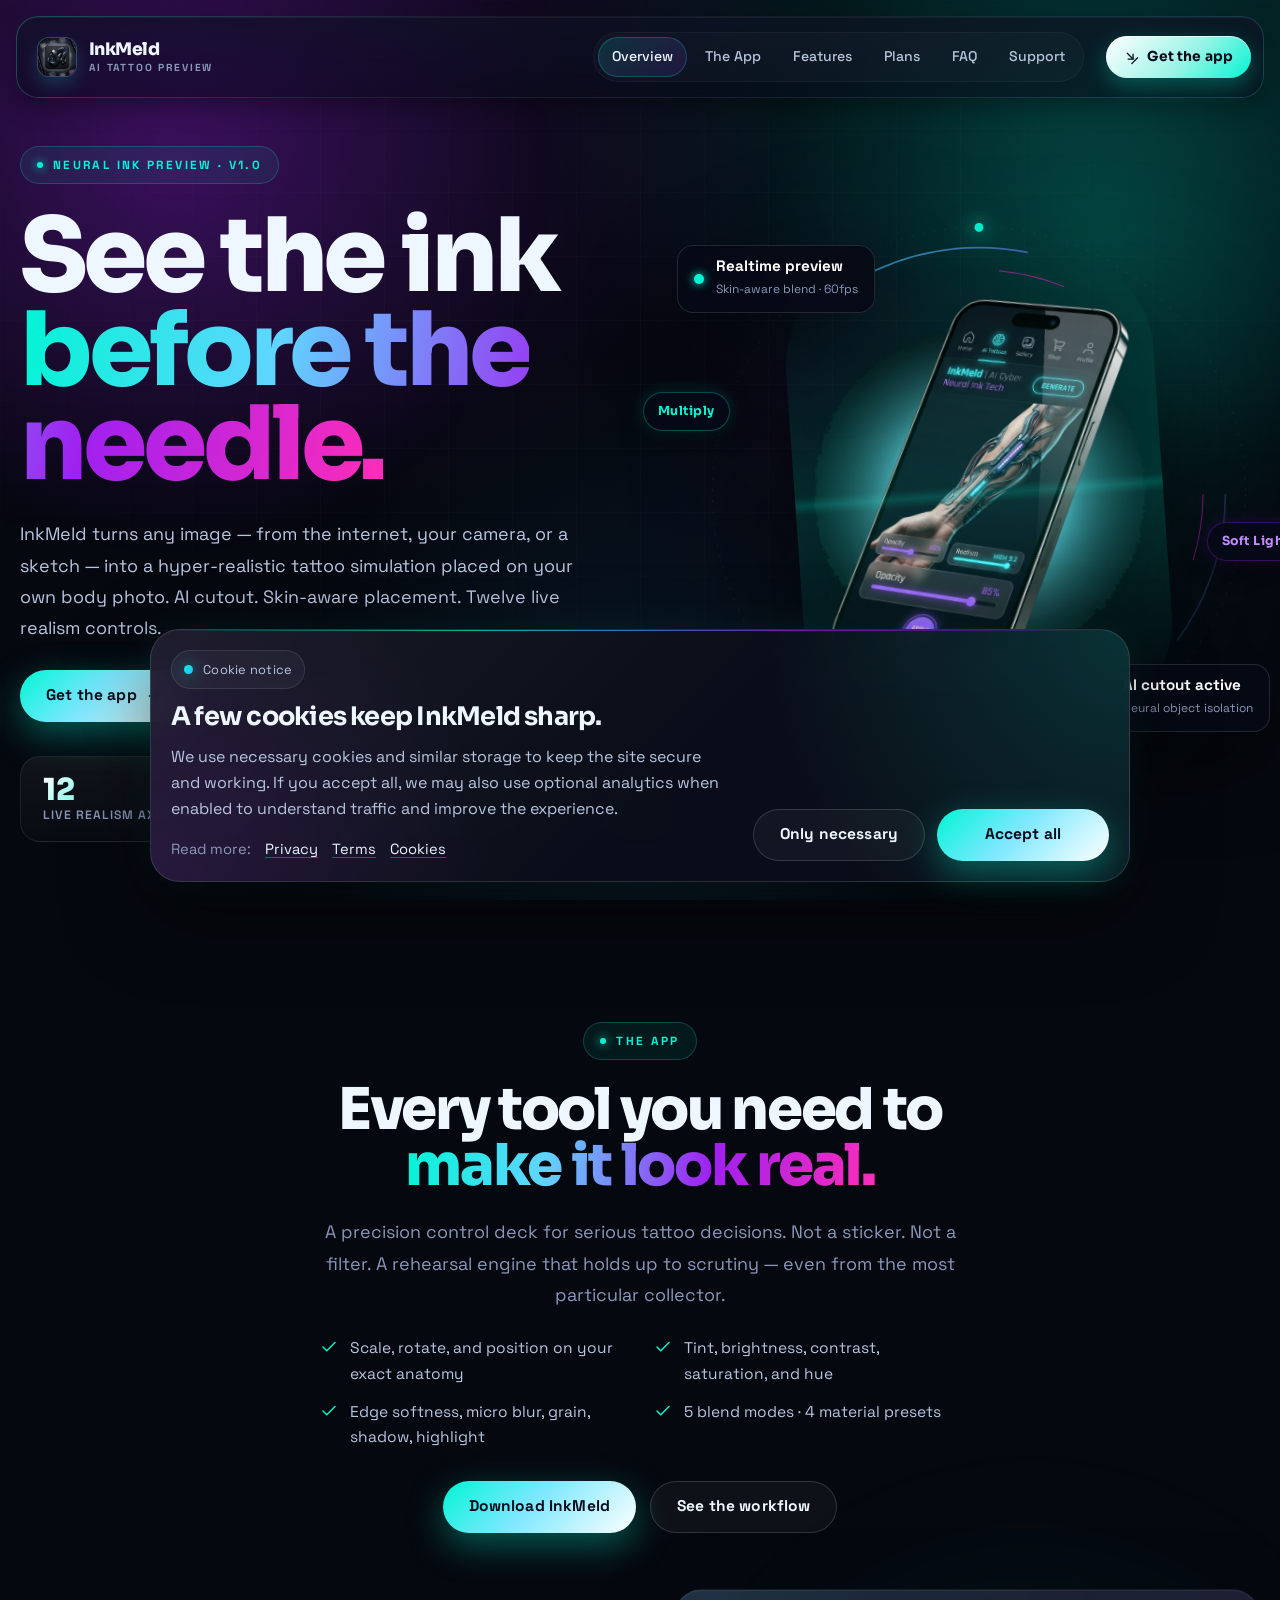
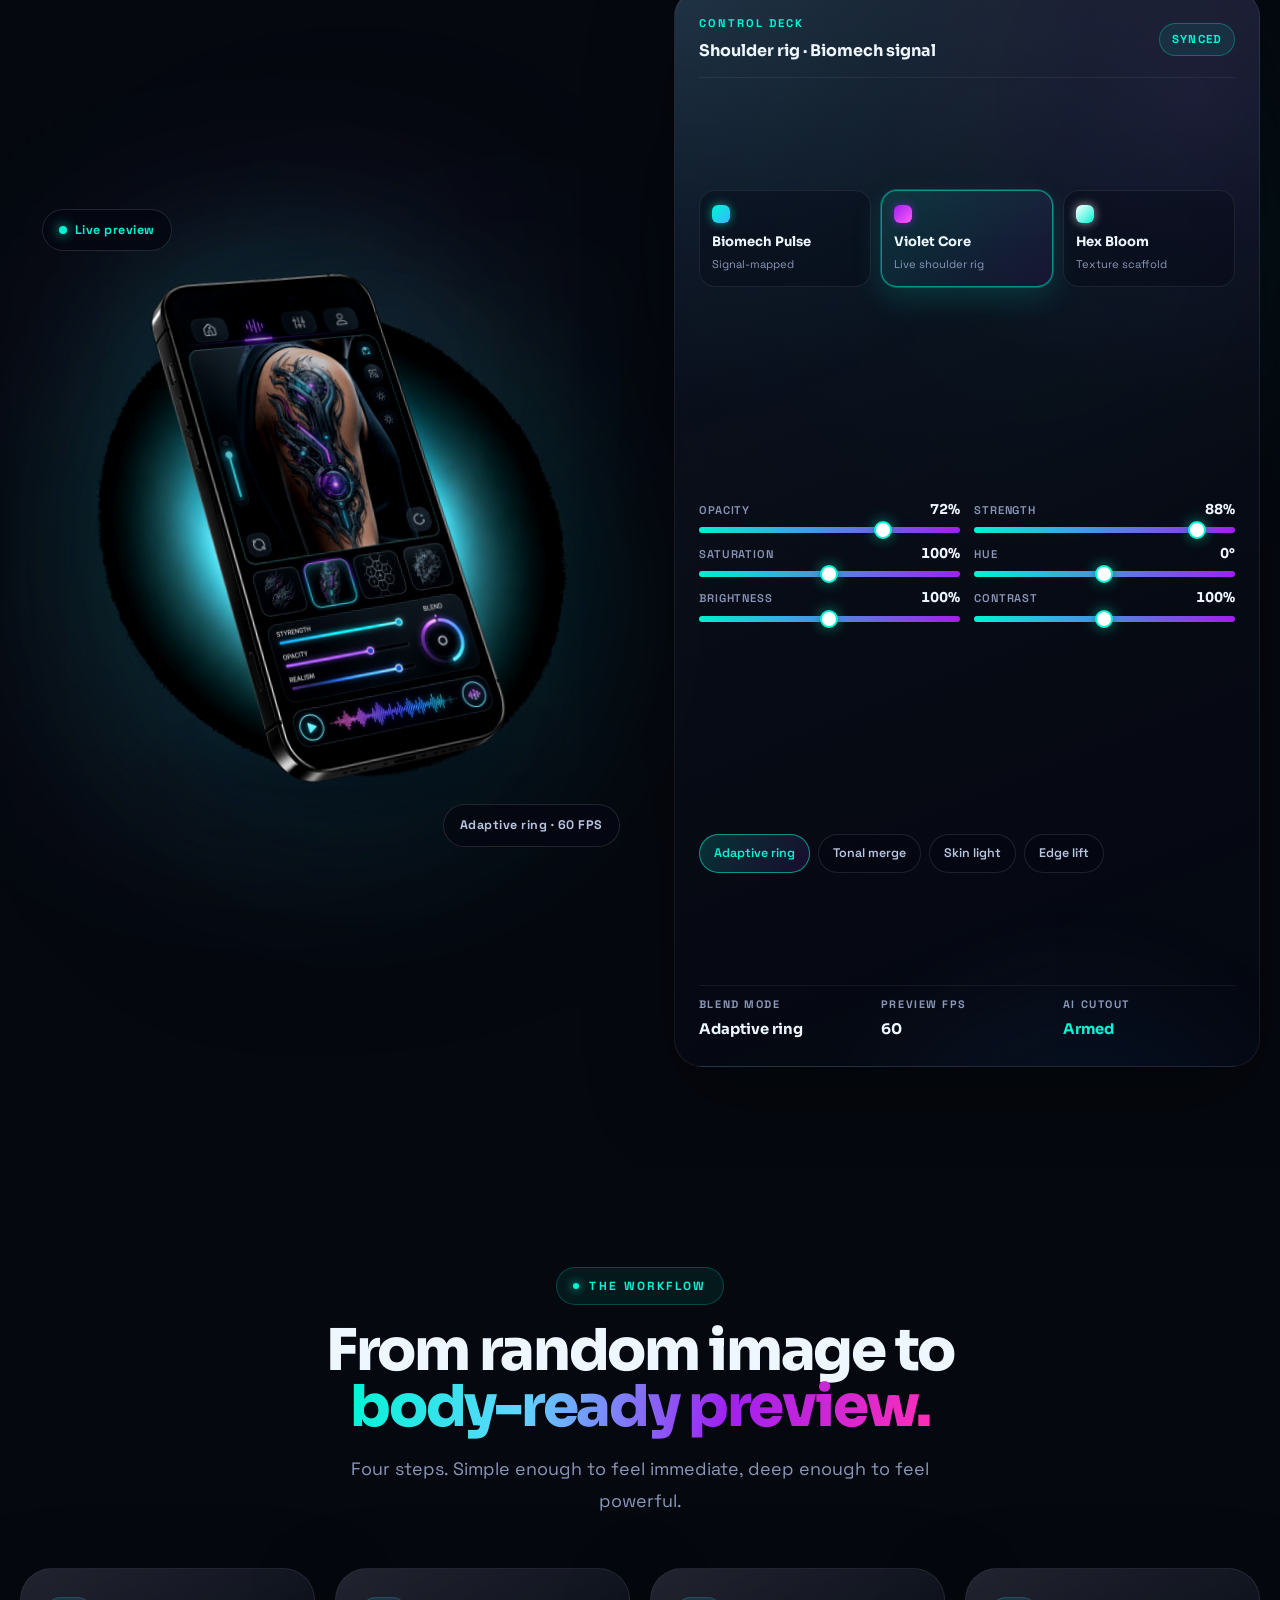
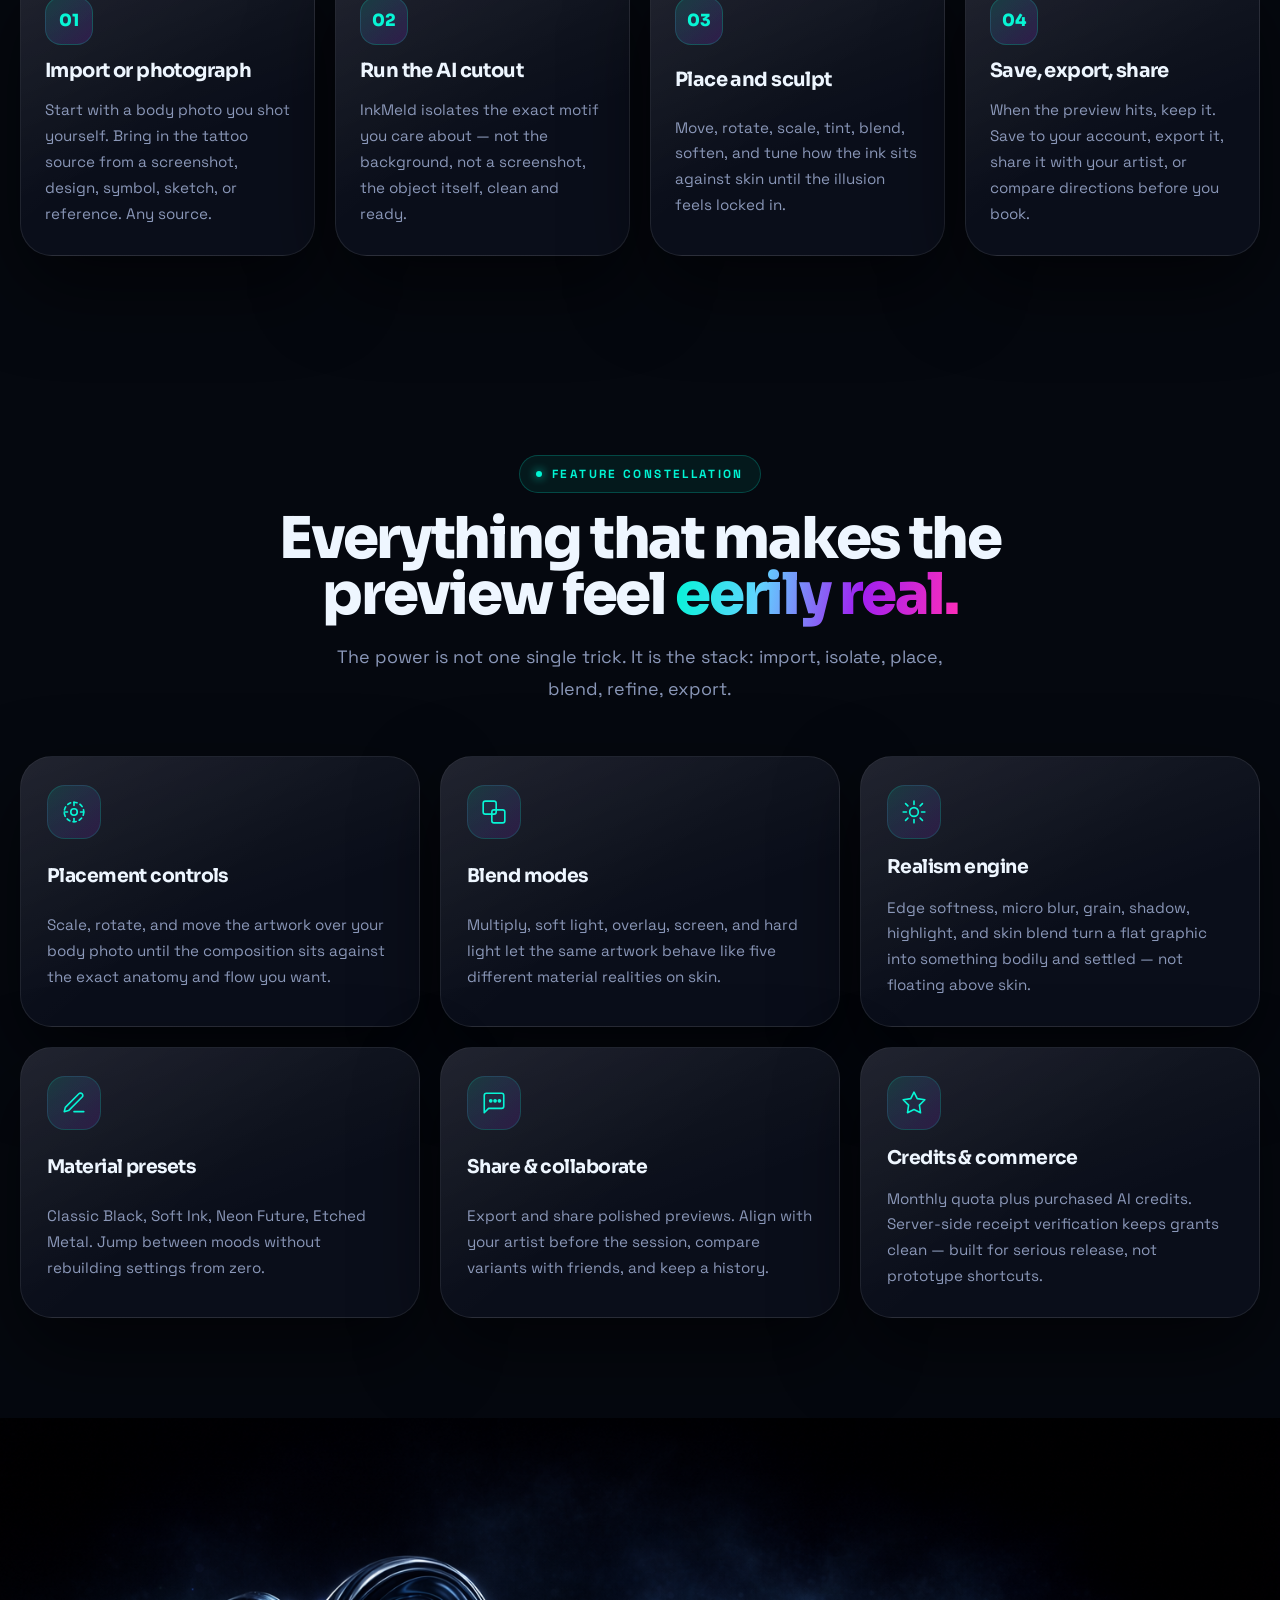
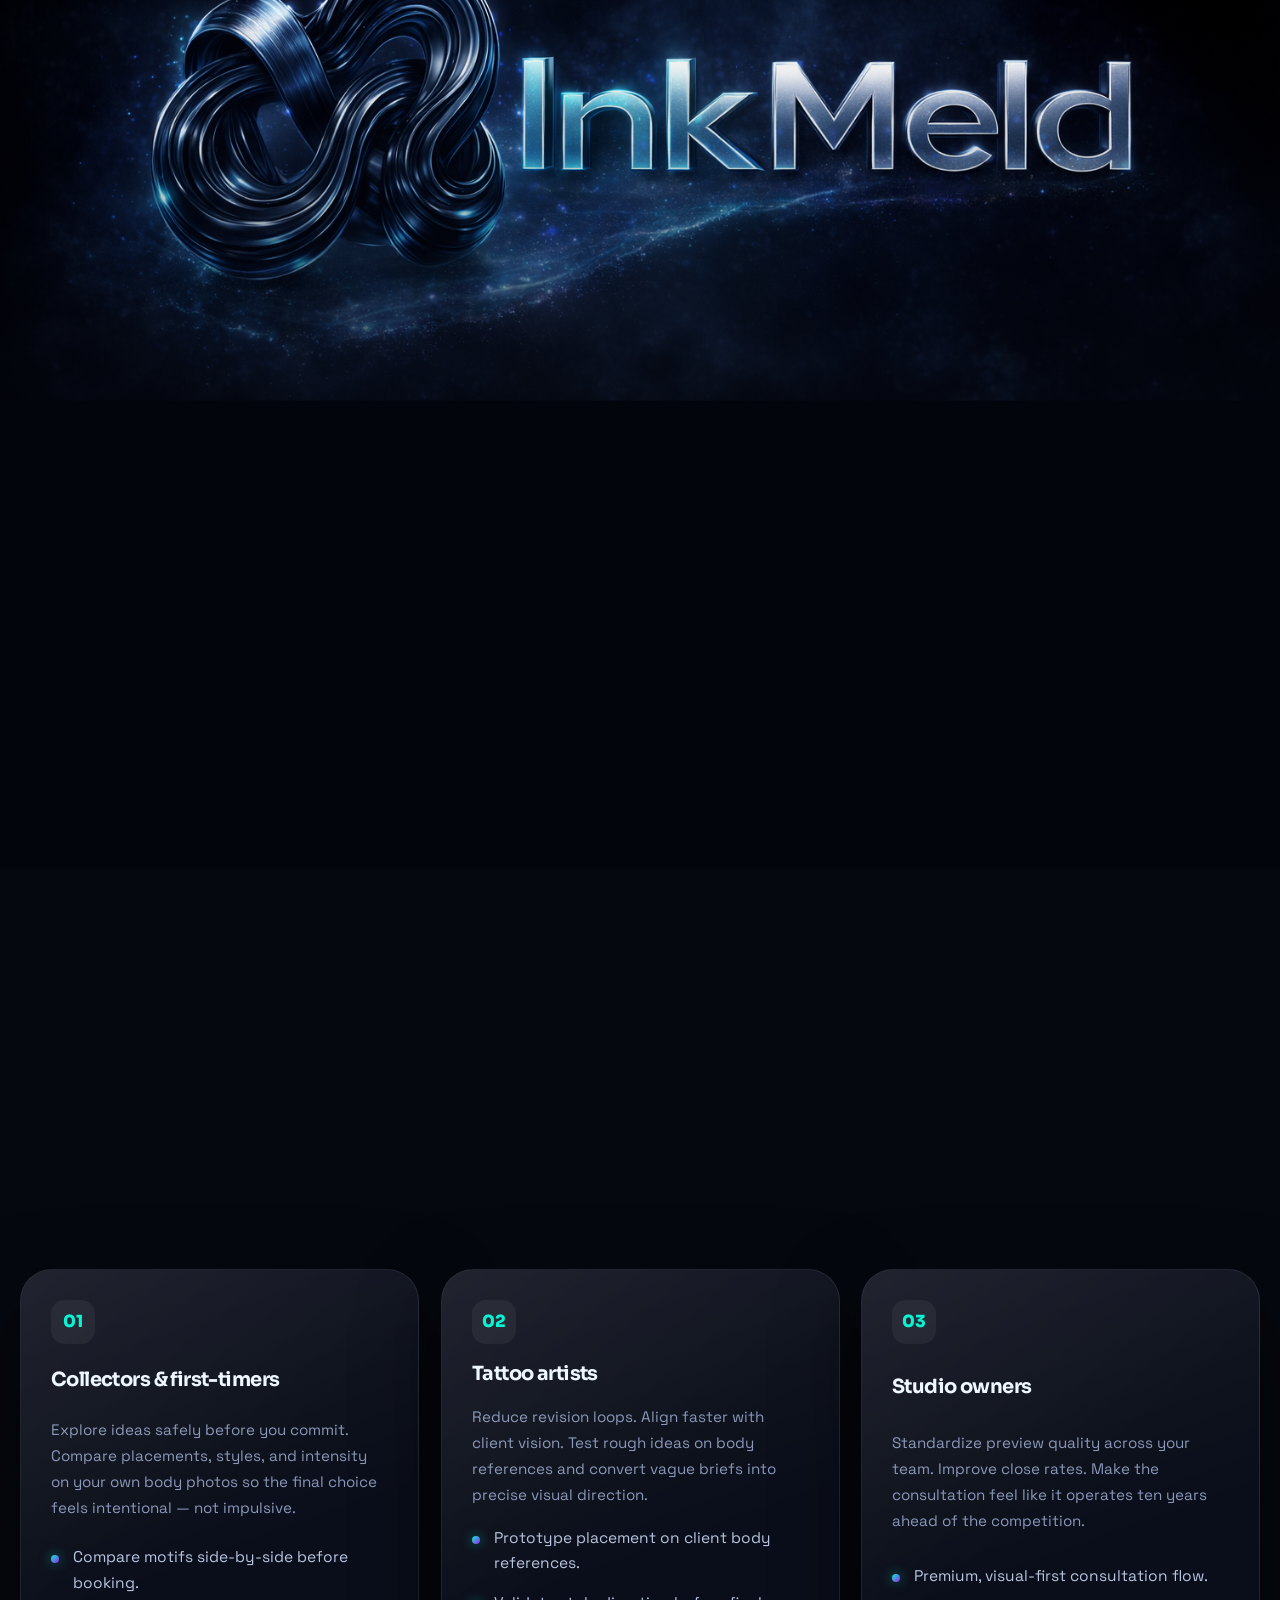
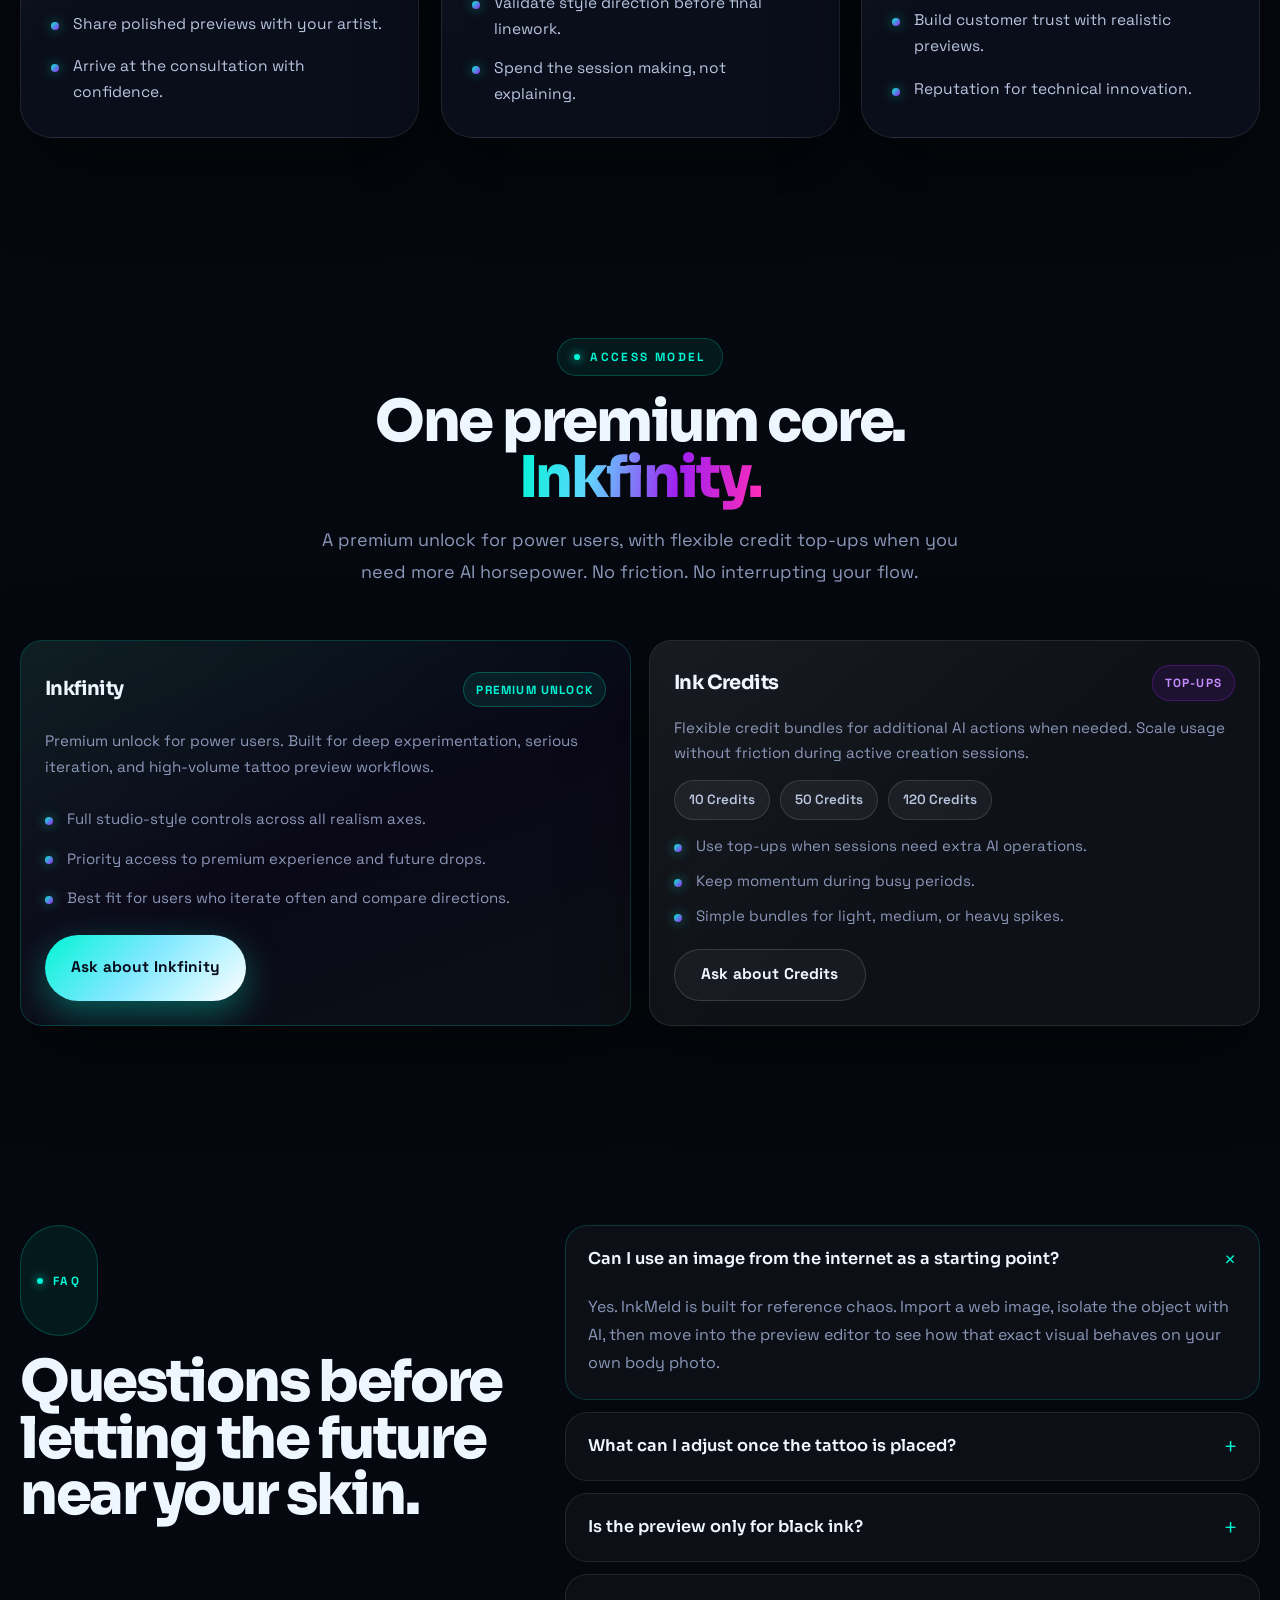
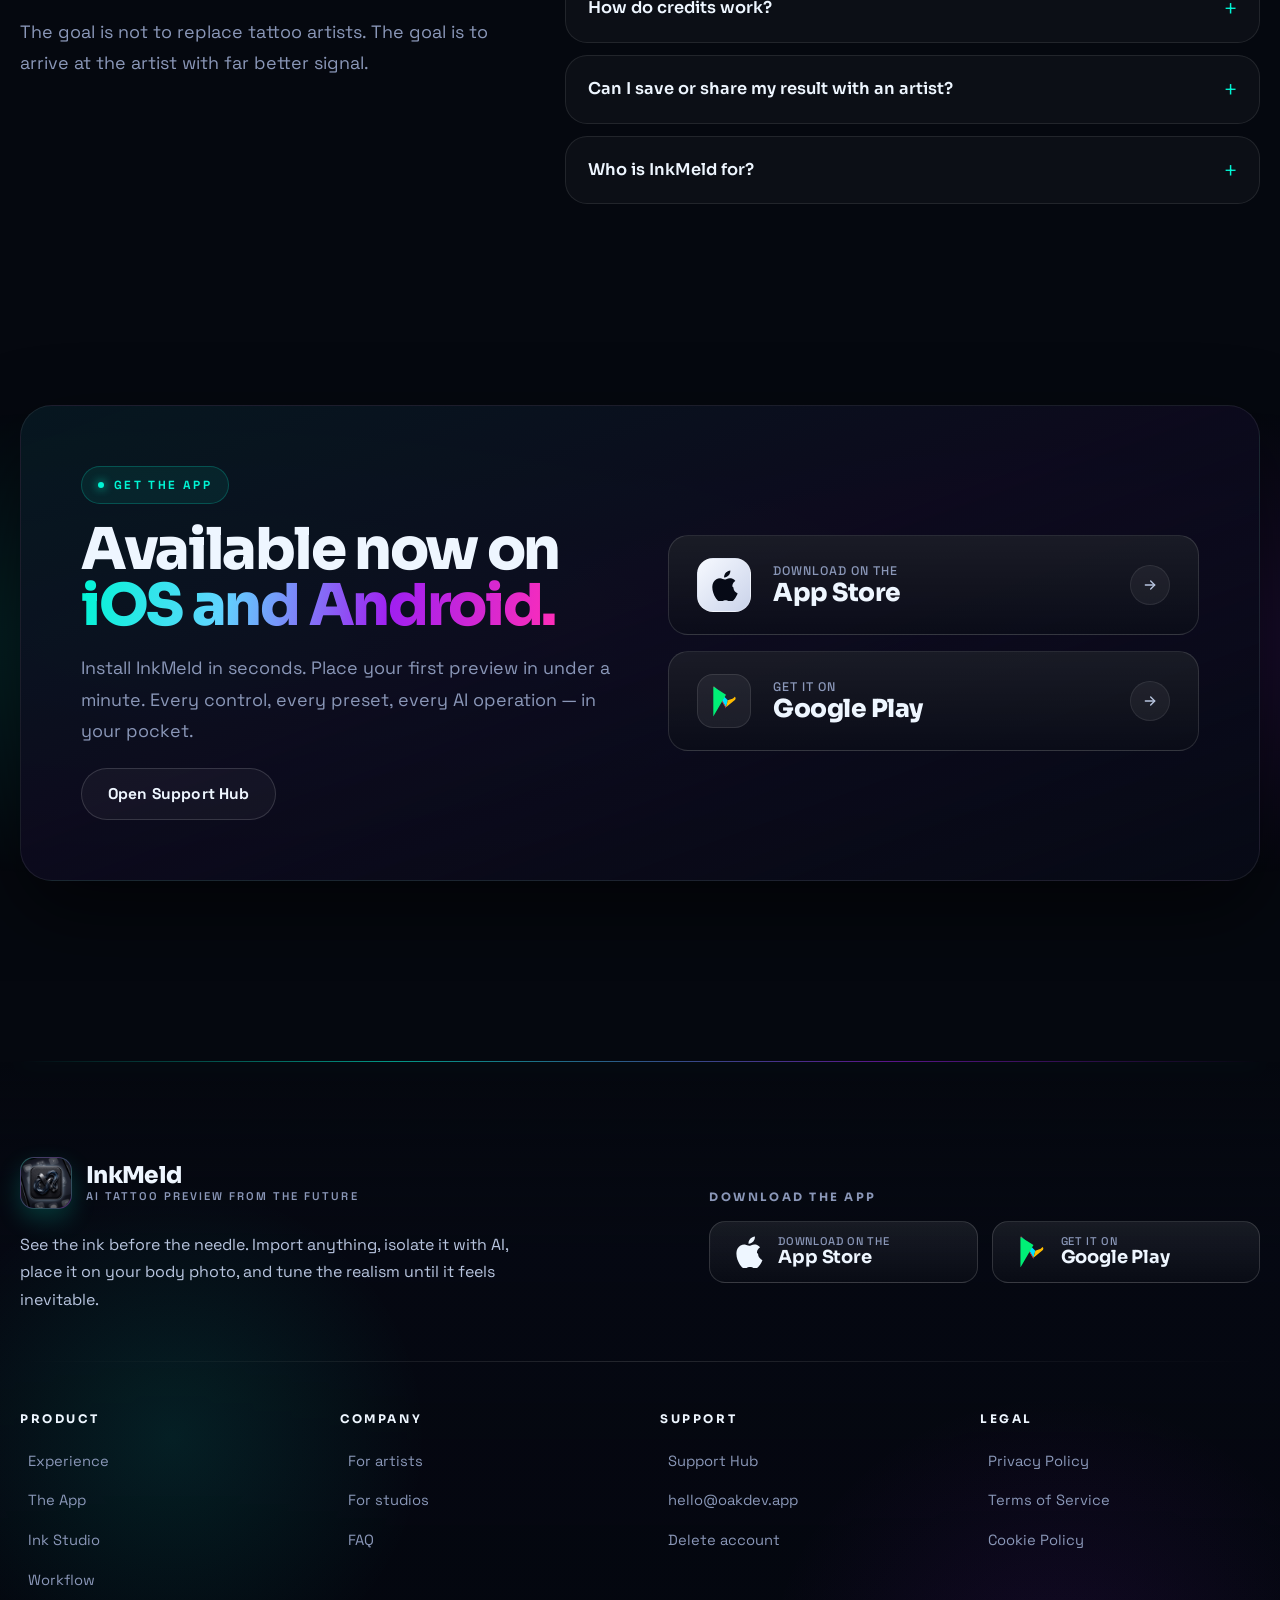
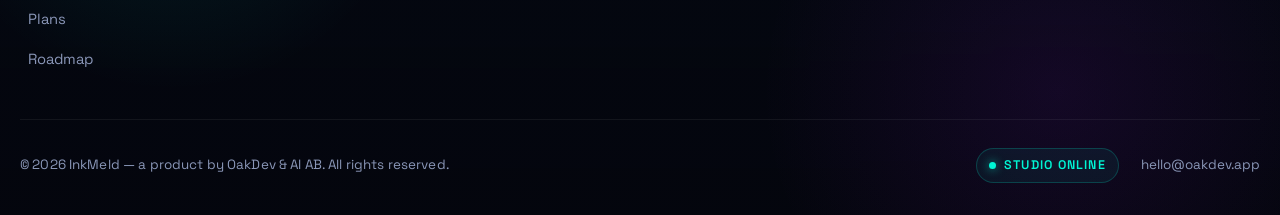
==== commit 5ef52979: "Refresh InkMeld brand image" ====
--- a/index.html
+++ b/index.html
@@ -408,8 +408,8 @@
           alt="InkMeld brand scene — neon metallic mark in a cinematic dark chamber"
           class="brand-cinema-img"
           loading="lazy"
-          width="3072"
-          height="2048"
+          width="1774"
+          height="887"
           decoding="async"
         >
         <div class="brand-cinema-overlay">
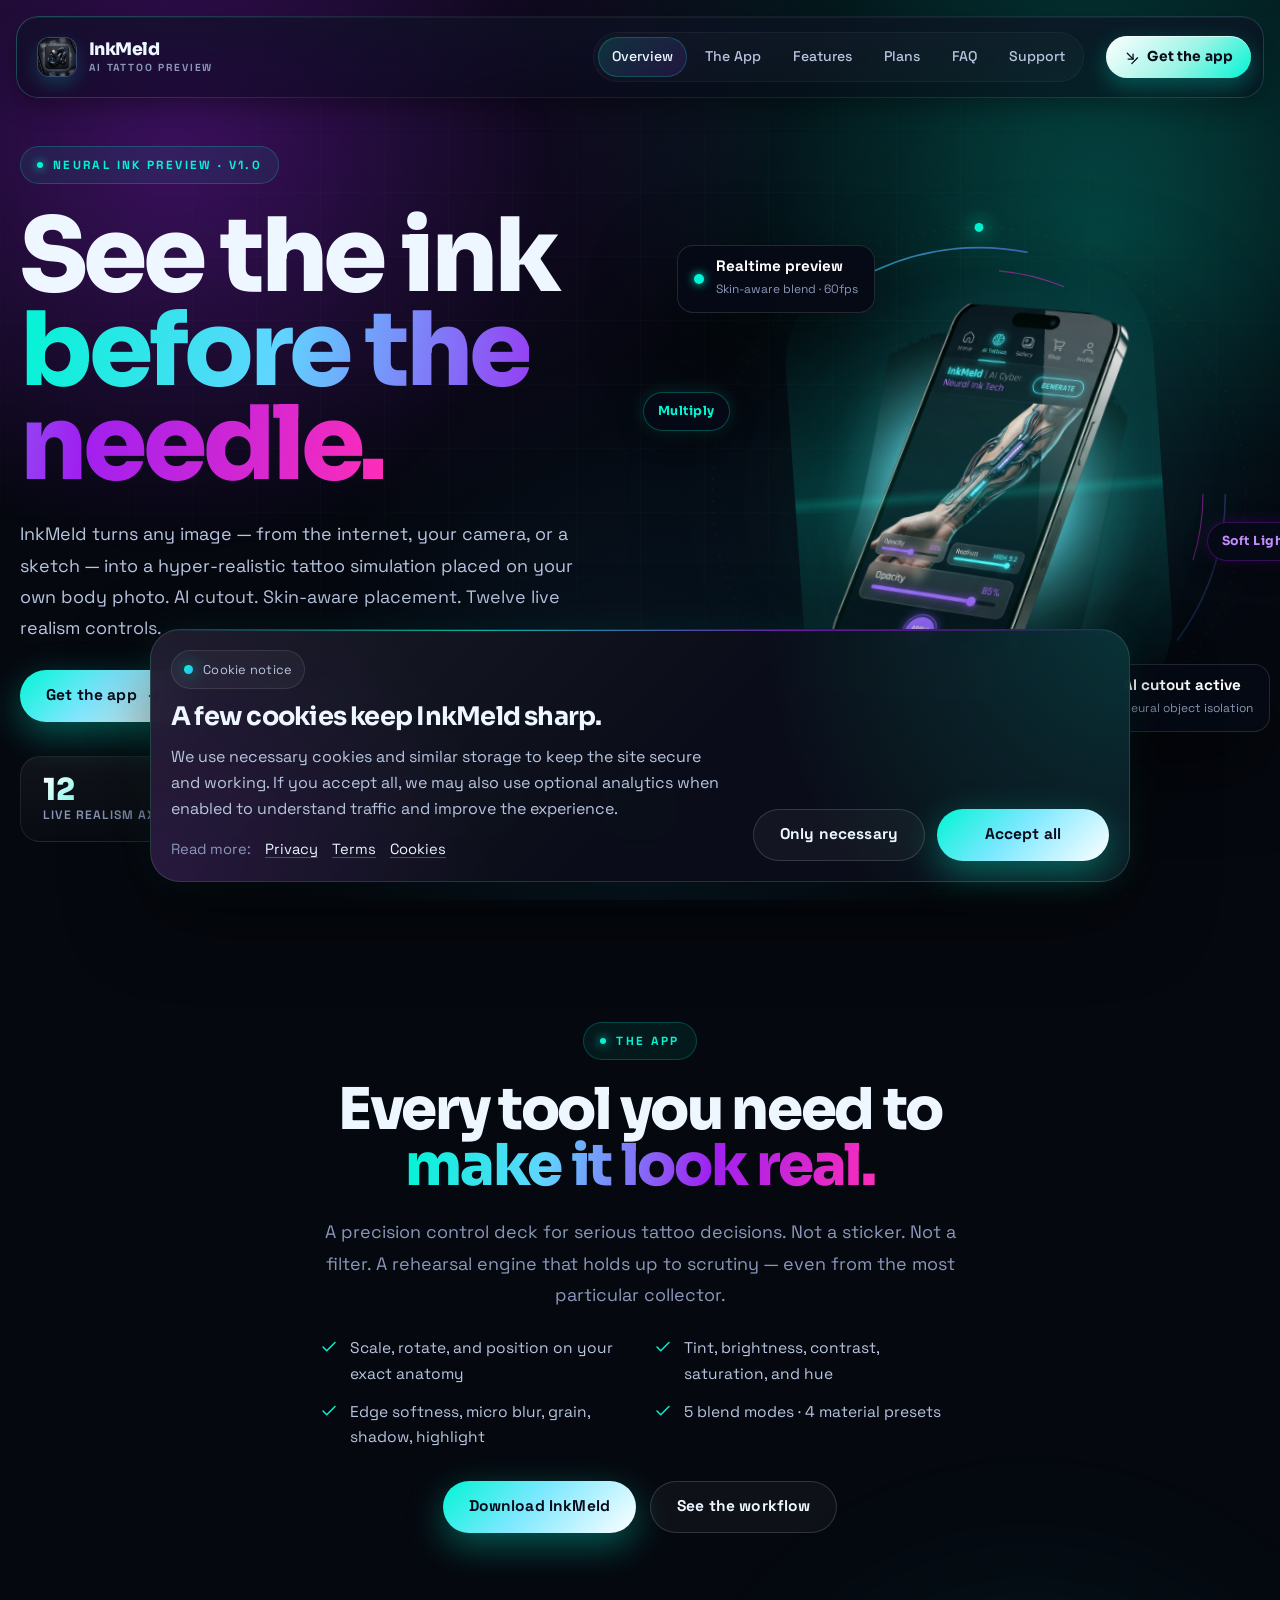
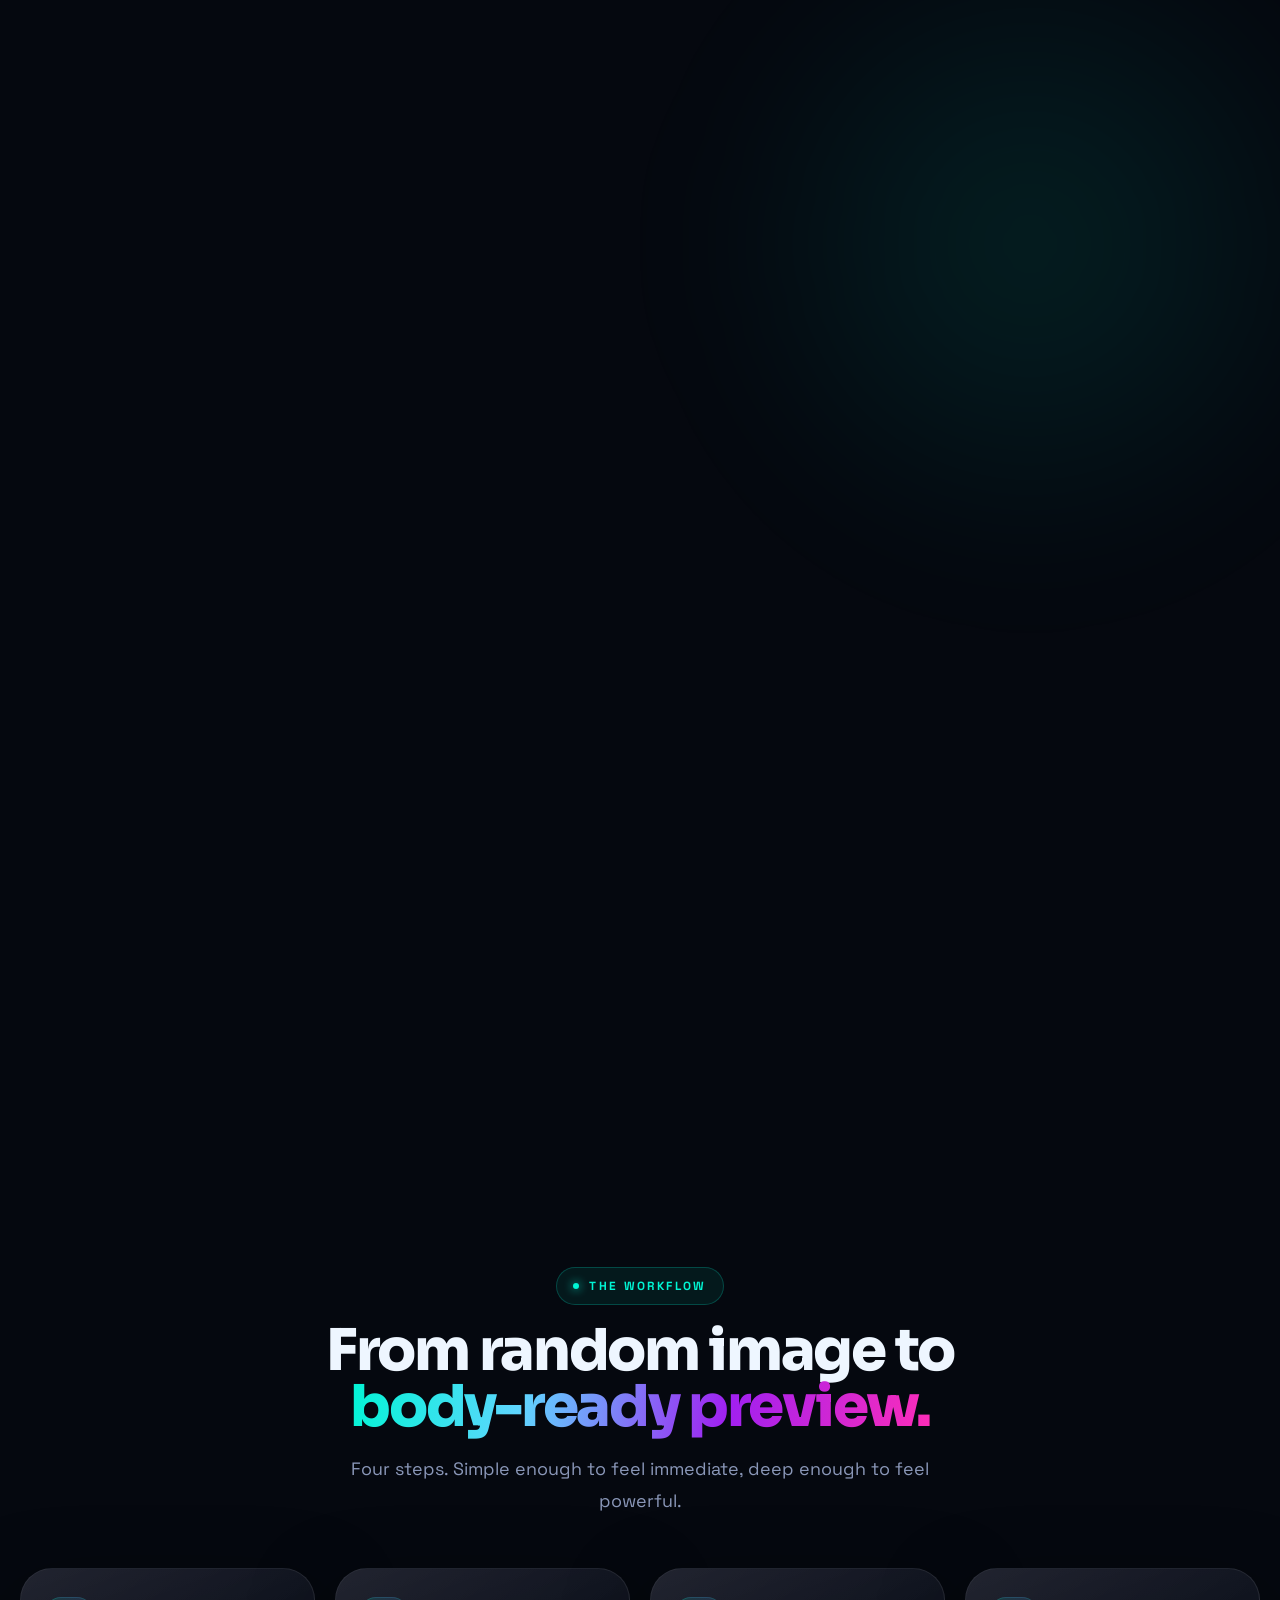
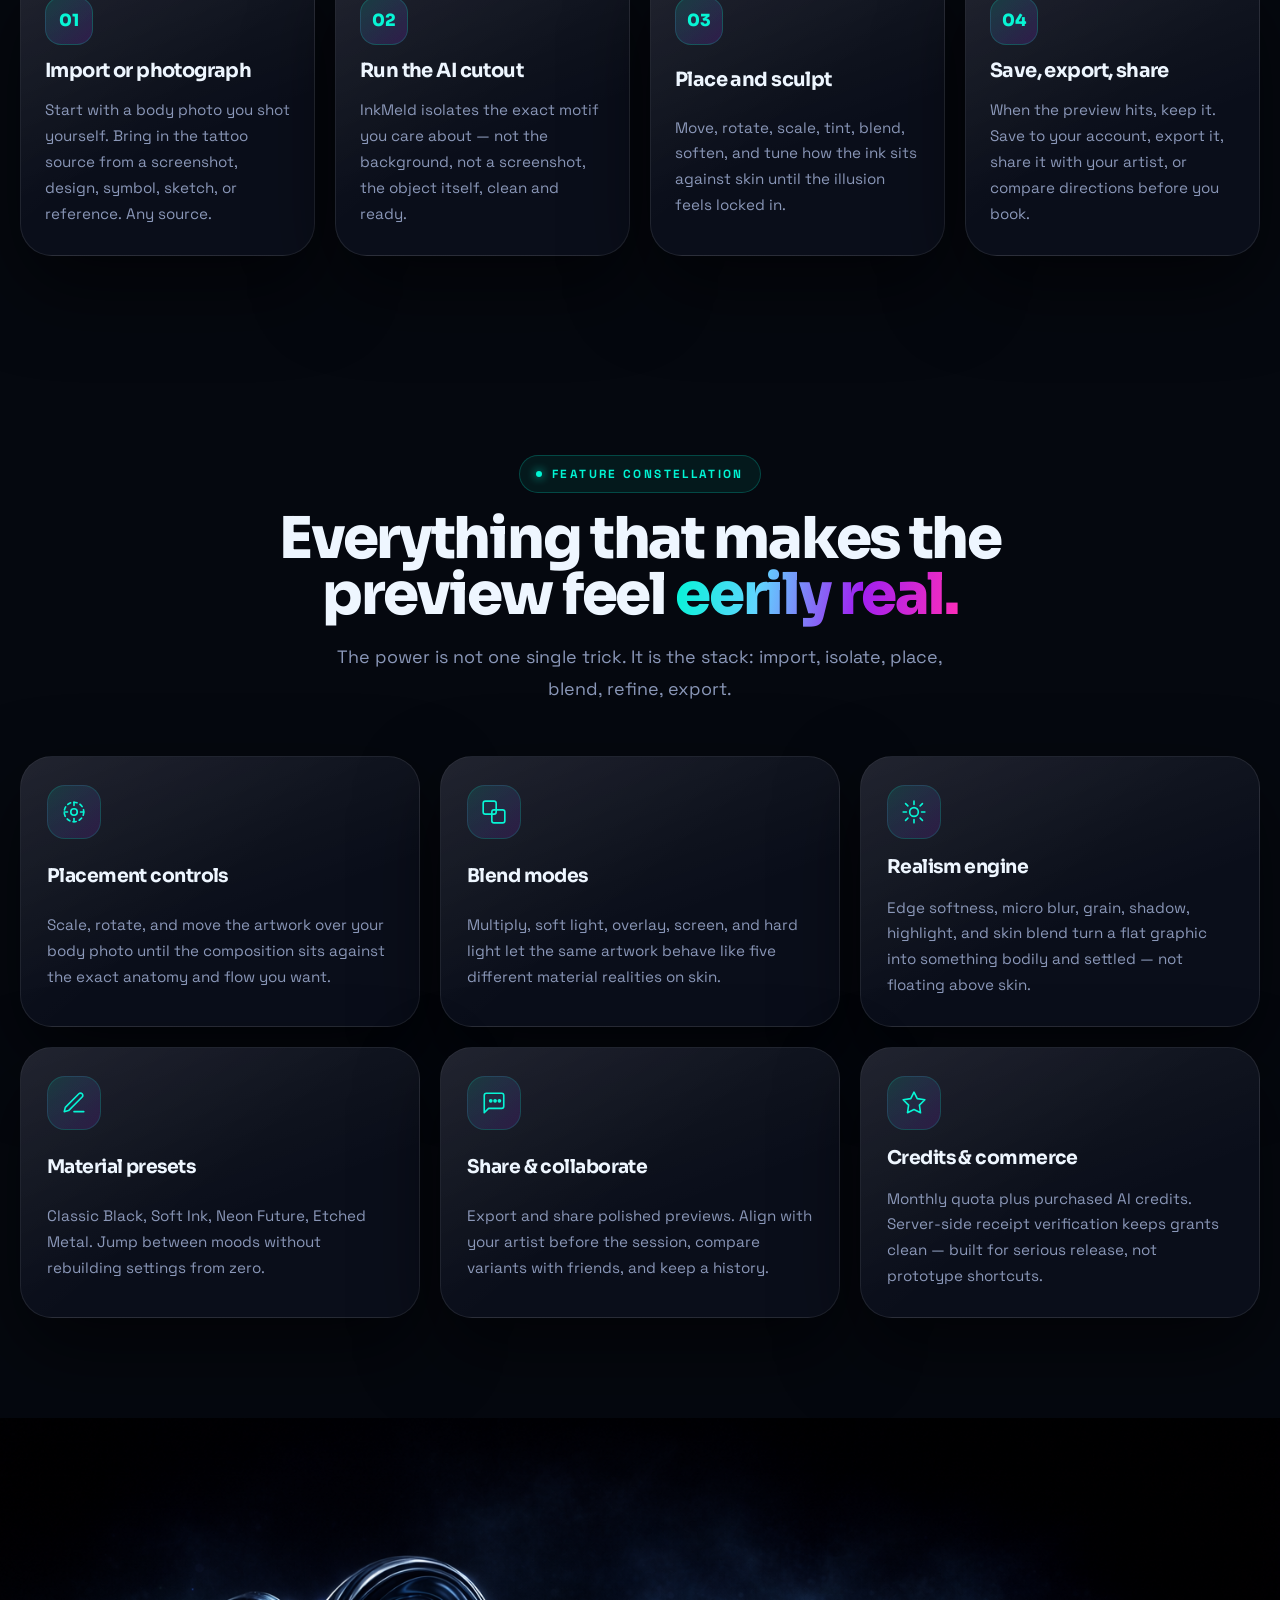
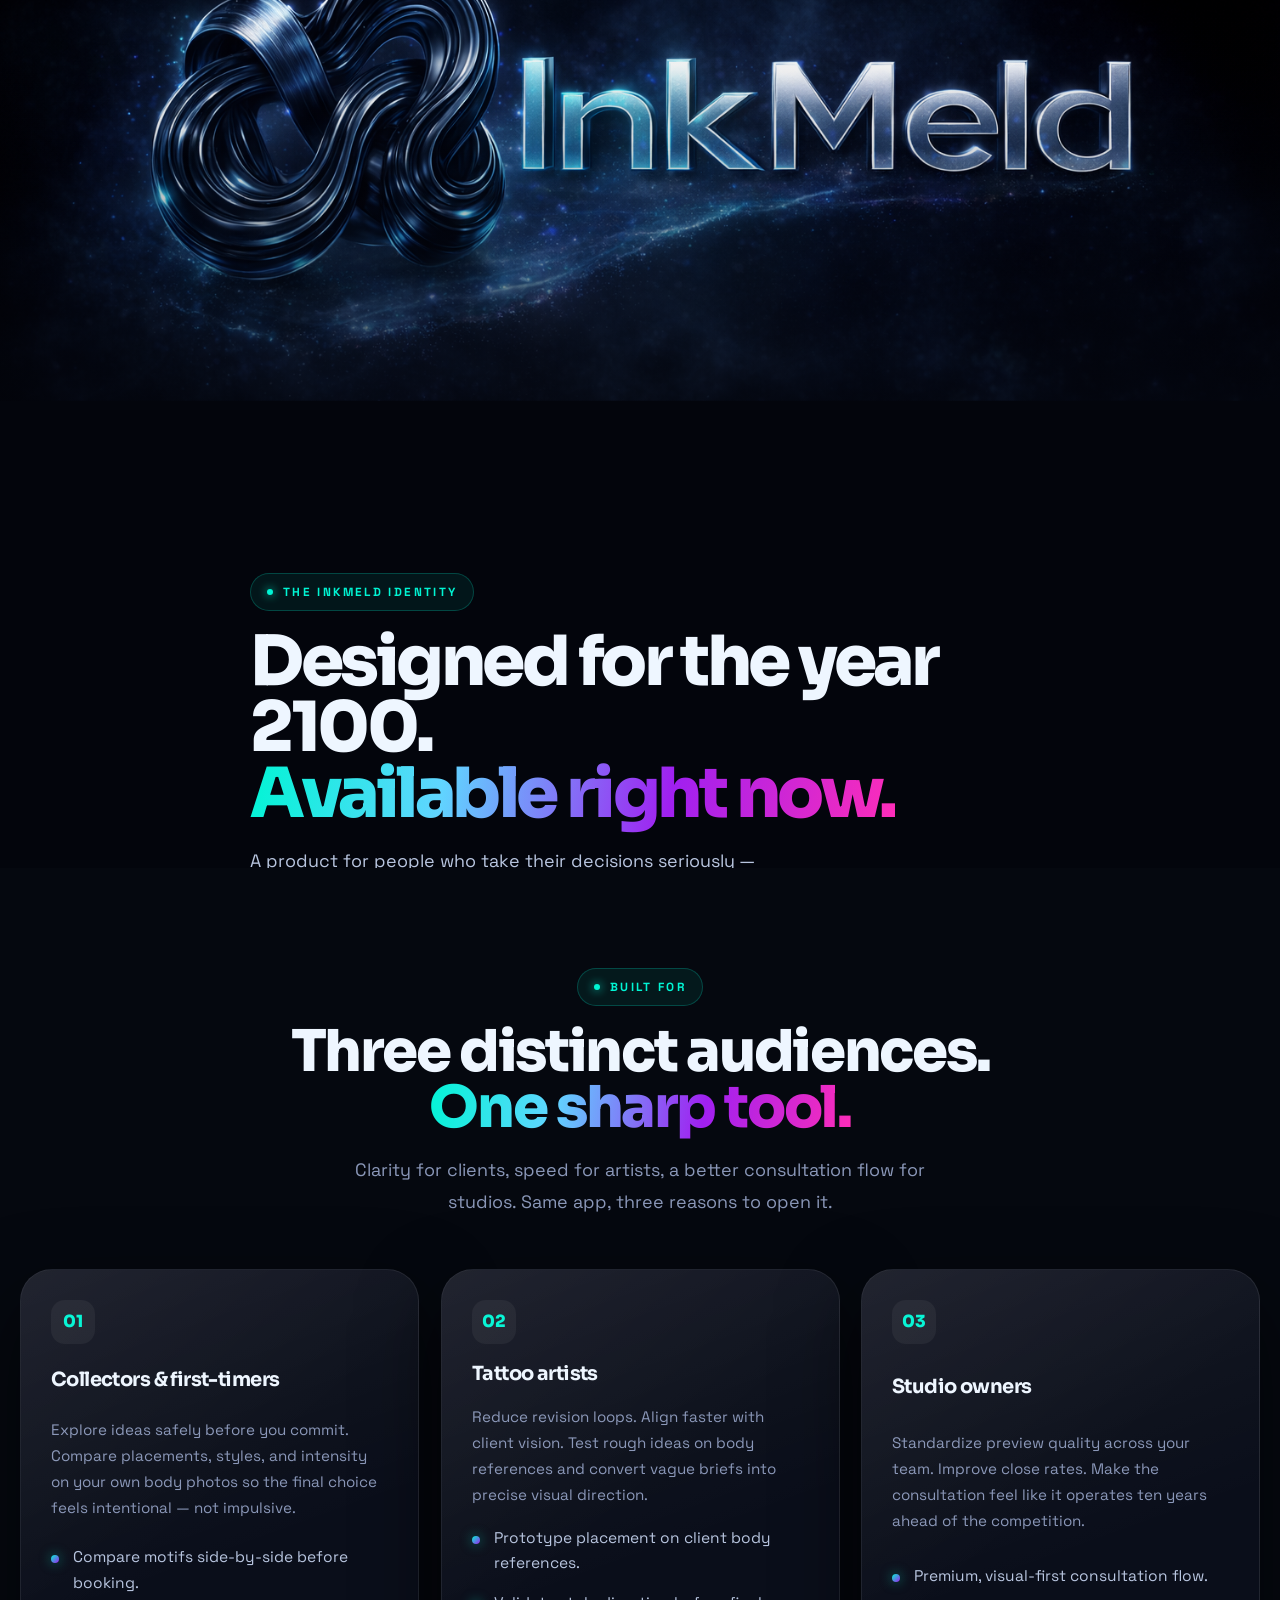
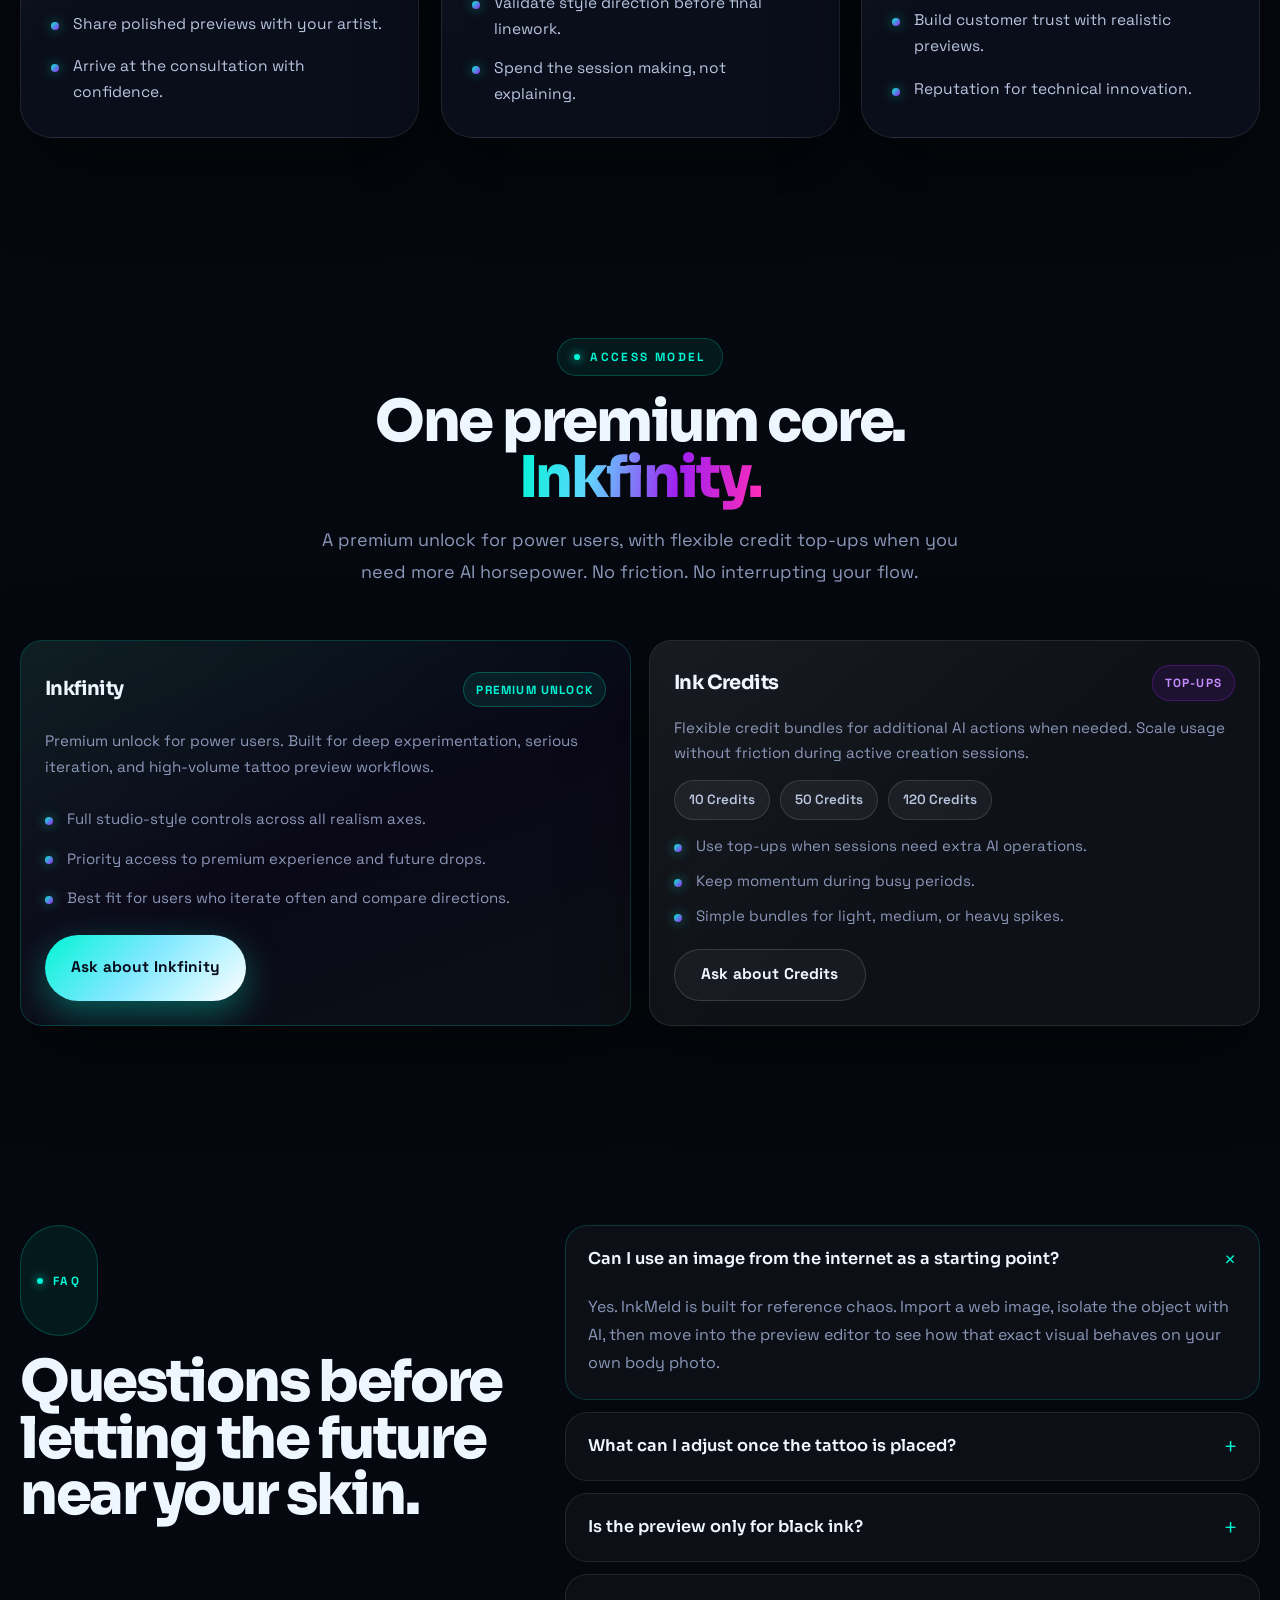
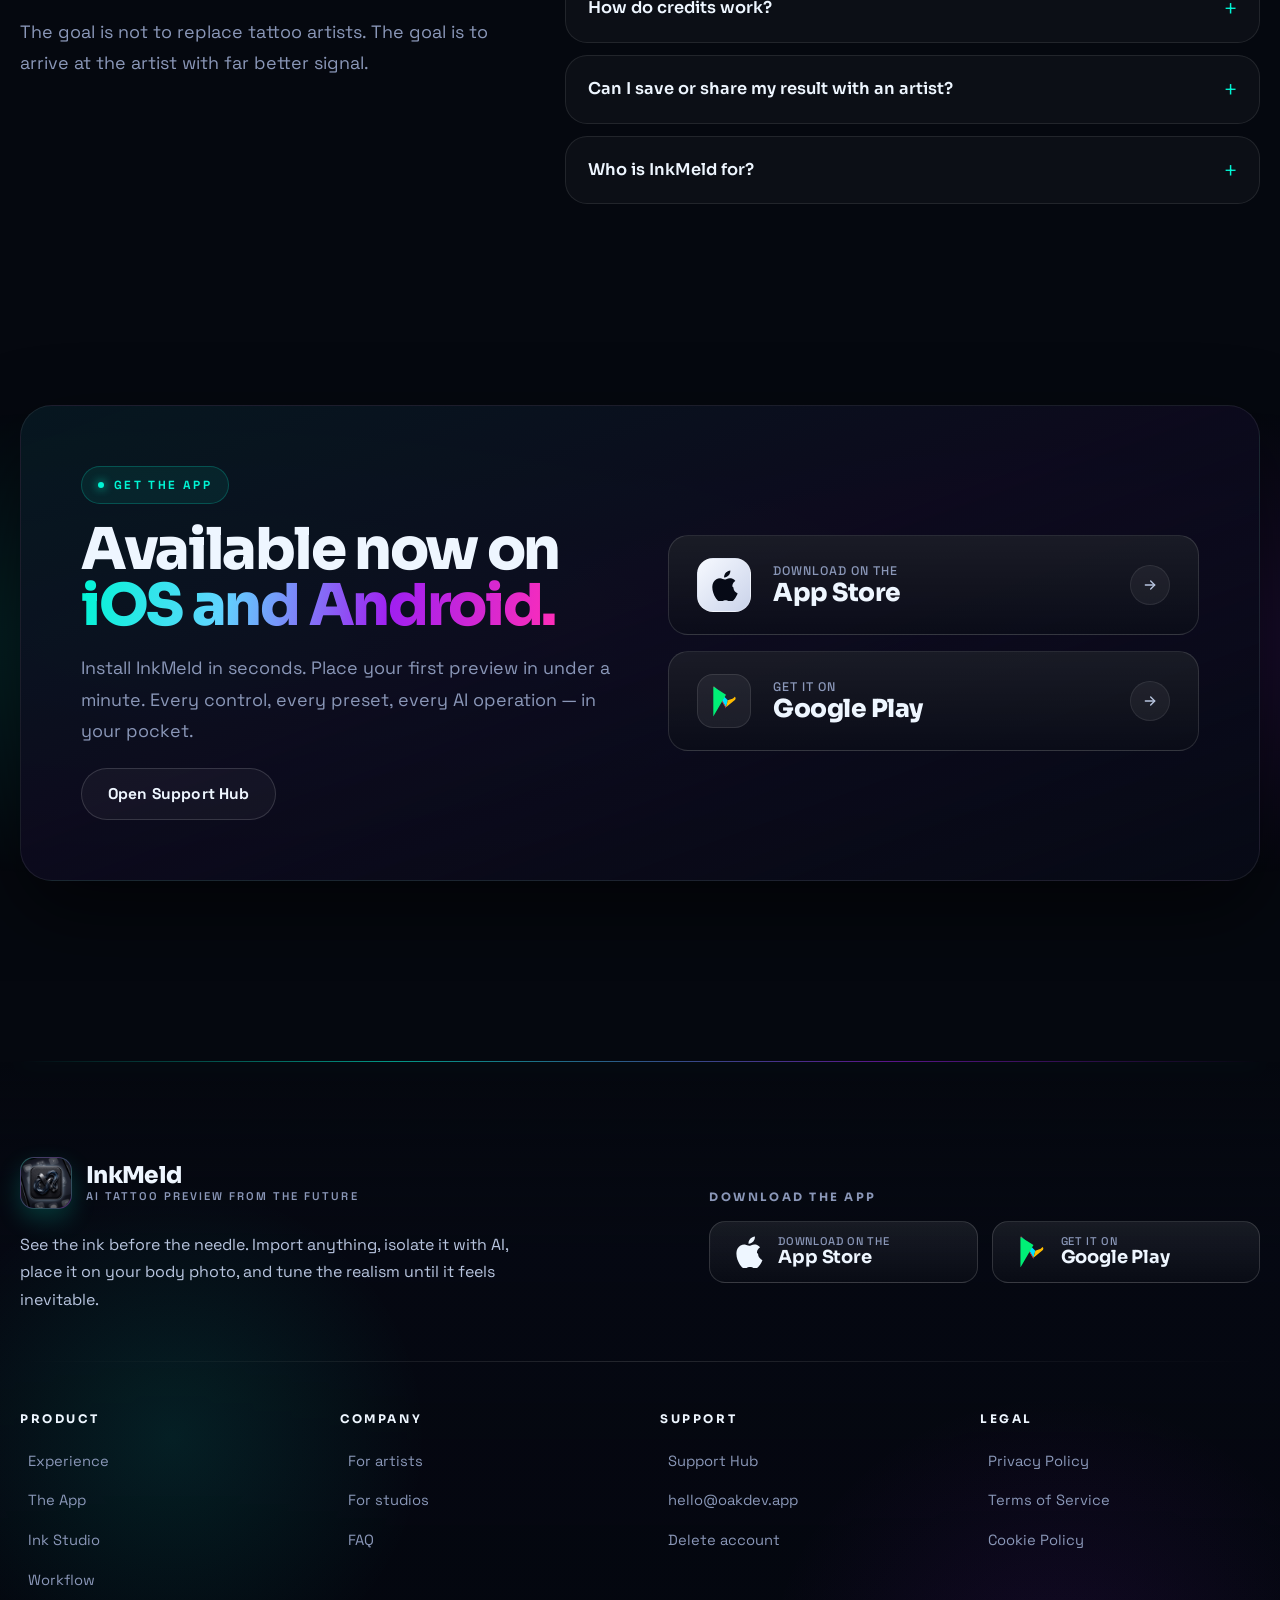
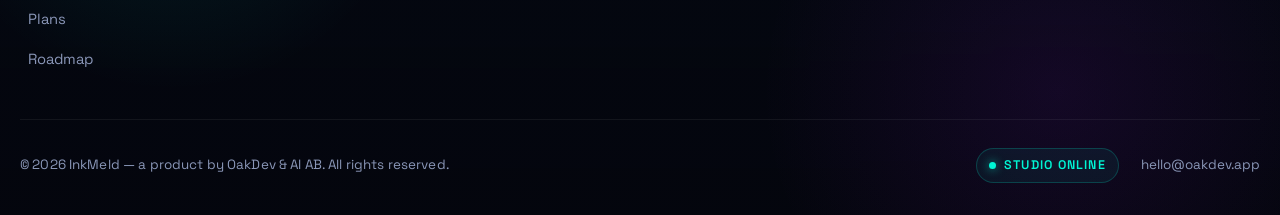
==== commit 7a8468e7: "images fixed" ====
--- a/index.html
+++ b/index.html
@@ -105,7 +105,7 @@
 
             <div class="hero-device-wrap">
               <img
-                src="/assets/hero-phone-cutout.png"
+                src="/assets/hero-phone-clean.png"
                 alt="InkMeld app showing a cybernetic arm tattoo preview with realism controls"
                 class="hero-device"
                 width="973"
@@ -196,7 +196,7 @@
 
             <div class="live-phone-frame" data-live-phone>
               <img
-                src="/assets/tattoo_app_control_cutout_v4.png"
+                src="/assets/tattoo_app_control_clean.png"
                 alt="InkMeld app showing a shoulder tattoo preview, responding to live control adjustments"
                 class="live-phone-img live-phone-img--base"
                 width="1254"
@@ -206,7 +206,7 @@
                 decoding="async"
               >
               <img
-                src="/assets/tattoo_app_control_cutout_v4.png"
+                src="/assets/tattoo_app_control_clean.png"
                 alt=""
                 aria-hidden="true"
                 class="live-phone-img live-phone-img--tattoo"
--- a/css/global.css
+++ b/css/global.css
@@ -778,16 +778,15 @@
 
 .hero-stage-glow {
   position: absolute;
-  inset: 6% 6% 4%;
-  border-radius: 36% 64% 44% 56% / 20% 24% 58% 54%;
+  inset: 3% 0 2%;
+  border-radius: 42% 58% 48% 52% / 32% 30% 60% 58%;
   background:
-    radial-gradient(ellipse 34% 24% at 18% 20%, rgba(160, 32, 240, 0.18), transparent 76%),
-    radial-gradient(ellipse 42% 28% at 82% 24%, rgba(0, 245, 212, 0.18), transparent 74%),
-    radial-gradient(ellipse 38% 30% at 62% 70%, rgba(56, 182, 255, 0.12), transparent 76%),
-    linear-gradient(120deg, rgba(160, 32, 240, 0.06) 0%, transparent 42%, rgba(0, 245, 212, 0.08) 100%);
-  filter: blur(72px);
+    radial-gradient(ellipse 52% 40% at 54% 48%, rgba(84, 238, 255, 0.16) 0%, rgba(0, 245, 212, 0.1) 36%, rgba(56, 182, 255, 0.06) 58%, transparent 78%),
+    radial-gradient(ellipse 34% 48% at 34% 54%, rgba(0, 245, 212, 0.11) 0%, rgba(0, 245, 212, 0.04) 54%, transparent 76%),
+    radial-gradient(ellipse 30% 42% at 70% 46%, rgba(133, 118, 255, 0.1) 0%, transparent 72%);
+  filter: blur(86px);
   mix-blend-mode: screen;
-  opacity: 0.58;
+  opacity: 0.46;
   animation: hero-glow-pulse 10s ease-in-out infinite;
   z-index: 0;
 }
@@ -849,27 +848,27 @@
 }
 
 .hero-device-wrap::before {
-  inset: 8% 4% 10%;
-  border-radius: 42% 58% 46% 54% / 38% 42% 58% 62%;
+  inset: 5% -5% 8%;
+  border-radius: 44% 56% 46% 54% / 34% 36% 62% 60%;
   background:
-    radial-gradient(ellipse 20% 18% at 28% 42%, rgba(160, 32, 240, 0.1), transparent 78%),
-    radial-gradient(ellipse 24% 20% at 76% 56%, rgba(0, 245, 212, 0.12), transparent 78%),
-    linear-gradient(112deg, transparent 24%, rgba(96, 213, 255, 0.06) 50%, transparent 76%);
-  filter: blur(40px);
+    radial-gradient(ellipse 58% 52% at 54% 54%, rgba(86, 234, 255, 0.18) 0%, rgba(0, 245, 212, 0.1) 34%, rgba(25, 95, 142, 0.06) 58%, transparent 80%),
+    radial-gradient(ellipse 24% 46% at 33% 52%, rgba(0, 245, 212, 0.12), transparent 72%),
+    radial-gradient(ellipse 28% 42% at 72% 42%, rgba(156, 92, 255, 0.08), transparent 74%);
+  filter: blur(58px);
   mix-blend-mode: screen;
-  opacity: 0.48;
+  opacity: 0.66;
   transform: scale(0.98);
   z-index: 0;
 }
 
 .hero-device-wrap::after {
-  inset: auto 16% 2% 16%;
-  height: 16%;
+  inset: auto 23% 3% 20%;
+  height: 12%;
   border-radius: 50%;
-  background: radial-gradient(ellipse at center, rgba(2, 6, 18, 0.72), rgba(2, 6, 18, 0) 72%);
-  filter: blur(28px);
-  opacity: 0.74;
-  transform: translateY(18%);
+  background: radial-gradient(ellipse at center, rgba(0, 0, 0, 0.42), rgba(0, 0, 0, 0.16) 44%, rgba(2, 6, 18, 0) 76%);
+  filter: blur(30px);
+  opacity: 0.42;
+  transform: translateY(12%);
   z-index: 1;
 }
 
@@ -885,7 +884,7 @@
   max-width: 460px;
   height: auto;
   object-fit: contain;
-  filter: drop-shadow(0 42px 82px rgba(0, 0, 0, 0.78)) drop-shadow(0 10px 20px rgba(2, 8, 18, 0.22));
+  filter: drop-shadow(0 36px 70px rgba(0, 0, 0, 0.64)) drop-shadow(0 0 28px rgba(93, 234, 255, 0.08));
   animation: hero-float 9s ease-in-out infinite;
 }
 
@@ -3069,40 +3068,42 @@
 .live-demo-stage::before {
   inset: 6% 4% 8%;
   background:
-    radial-gradient(ellipse 34% 22% at 18% 18%, rgba(160, 32, 240, 0.12), transparent 78%),
-    radial-gradient(ellipse 38% 24% at 84% 20%, rgba(0, 245, 212, 0.12), transparent 78%),
-    radial-gradient(ellipse 42% 28% at 56% 76%, rgba(56, 182, 255, 0.08), transparent 80%);
-  filter: blur(104px);
-  opacity: 0.52;
+    radial-gradient(ellipse 46% 34% at 54% 44%, rgba(86, 234, 255, 0.11), transparent 78%),
+    radial-gradient(ellipse 34% 26% at 27% 30%, rgba(160, 32, 240, 0.08), transparent 80%),
+    radial-gradient(ellipse 44% 30% at 58% 76%, rgba(0, 245, 212, 0.07), transparent 82%);
+  filter: blur(116px);
+  opacity: 0.46;
 }
 
 .live-demo-stage::after {
   inset: 18% 12% 16%;
   background:
-    linear-gradient(96deg, transparent 14%, rgba(96, 213, 255, 0.08) 48%, transparent 78%),
-    linear-gradient(180deg, rgba(255,255,255,0.03), rgba(255,255,255,0) 58%);
-  filter: blur(46px);
-  opacity: 0.28;
+    radial-gradient(ellipse 56% 34% at 52% 58%, rgba(104, 225, 255, 0.08), transparent 76%),
+    linear-gradient(180deg, rgba(255,255,255,0.025), rgba(255,255,255,0) 58%);
+  filter: blur(58px);
+  opacity: 0.24;
 }
 
 .live-demo-glow {
   position: absolute;
-  inset: 10% 2% 14%;
-  filter: blur(96px);
+  inset: 2% -12% 8%;
+  filter: blur(78px);
   mix-blend-mode: screen;
   pointer-events: none;
   z-index: 0;
 }
 
 .live-demo-glow--cyan {
-  background: linear-gradient(92deg, transparent 0%, rgba(82, 238, 255, 0.14) 44%, rgba(82, 238, 255, 0.08) 52%, transparent 78%);
+  background:
+    radial-gradient(ellipse 48% 44% at 52% 52%, rgba(91, 240, 255, 0.16) 0%, rgba(0, 245, 212, 0.09) 38%, rgba(36, 116, 174, 0.05) 60%, transparent 80%),
+    radial-gradient(ellipse 24% 46% at 36% 58%, rgba(0, 245, 212, 0.08), transparent 74%);
   animation: live-glow-pulse 6s ease-in-out infinite;
 }
 
 .live-demo-glow--violet {
-  inset: 8% 10% 18%;
-  background: linear-gradient(100deg, transparent 18%, rgba(160, 32, 240, 0.12) 46%, transparent 78%);
-  filter: blur(124px);
+  inset: 4% -4% 14%;
+  background: radial-gradient(ellipse 36% 44% at 61% 42%, rgba(160, 32, 240, 0.08) 0%, rgba(89, 66, 190, 0.04) 46%, transparent 78%);
+  filter: blur(104px);
   animation: live-glow-pulse 7.5s ease-in-out infinite reverse;
 }
 
@@ -3118,7 +3119,7 @@
   grid-template-columns: 1fr;
   width: min(100%, 760px);
   z-index: 1;
-  filter: drop-shadow(0 46px 90px rgba(2, 8, 18, 0.56)) drop-shadow(0 0 58px rgba(0, 245, 212, 0.14));
+  filter: drop-shadow(0 42px 82px rgba(2, 8, 18, 0.62)) drop-shadow(0 0 24px rgba(91, 240, 255, 0.08));
   transform: rotate(-5deg);
   animation: hero-float 9s ease-in-out infinite;
   transition: transform 0.4s ease;
@@ -3132,25 +3133,25 @@
 }
 
 .live-phone-frame::before {
-  inset: 8% 4% 10%;
+  inset: 10% 8% 12%;
   z-index: 0;
-  border-radius: 42% 58% 46% 54% / 38% 42% 58% 62%;
+  border-radius: 44% 56% 48% 52% / 34% 36% 62% 60%;
   background:
-    radial-gradient(ellipse 18% 16% at 28% 44%, rgba(160, 32, 240, 0.08), transparent 80%),
-    radial-gradient(ellipse 22% 18% at 74% 56%, rgba(0, 245, 212, 0.12), transparent 80%),
-    linear-gradient(112deg, transparent 26%, rgba(255,255,255,0.05) 50%, transparent 76%);
-  filter: blur(28px);
-  opacity: 0.42;
+    radial-gradient(ellipse 62% 58% at 50% 54%, rgba(90, 240, 255, 0.18) 0%, rgba(0, 245, 212, 0.1) 38%, rgba(45, 122, 180, 0.05) 61%, transparent 82%),
+    radial-gradient(ellipse 28% 50% at 32% 58%, rgba(0, 245, 212, 0.12), transparent 74%),
+    radial-gradient(ellipse 30% 42% at 68% 40%, rgba(160, 32, 240, 0.07), transparent 76%);
+  filter: blur(46px);
+  opacity: 0.64;
 }
 
 .live-phone-frame::after {
-  inset: auto 18% 3% 18%;
-  height: 16%;
+  inset: auto 24% 5% 22%;
+  height: 10%;
   z-index: 0;
   border-radius: 50%;
-  background: radial-gradient(ellipse at center, rgba(2, 6, 18, 0.74), rgba(2, 6, 18, 0) 72%);
-  filter: blur(24px);
-  opacity: 0.76;
+  background: radial-gradient(ellipse at center, rgba(0, 0, 0, 0.46), rgba(0, 0, 0, 0.16) 46%, rgba(2, 6, 18, 0) 78%);
+  filter: blur(26px);
+  opacity: 0.46;
 }
 
 .live-phone-frame > * {
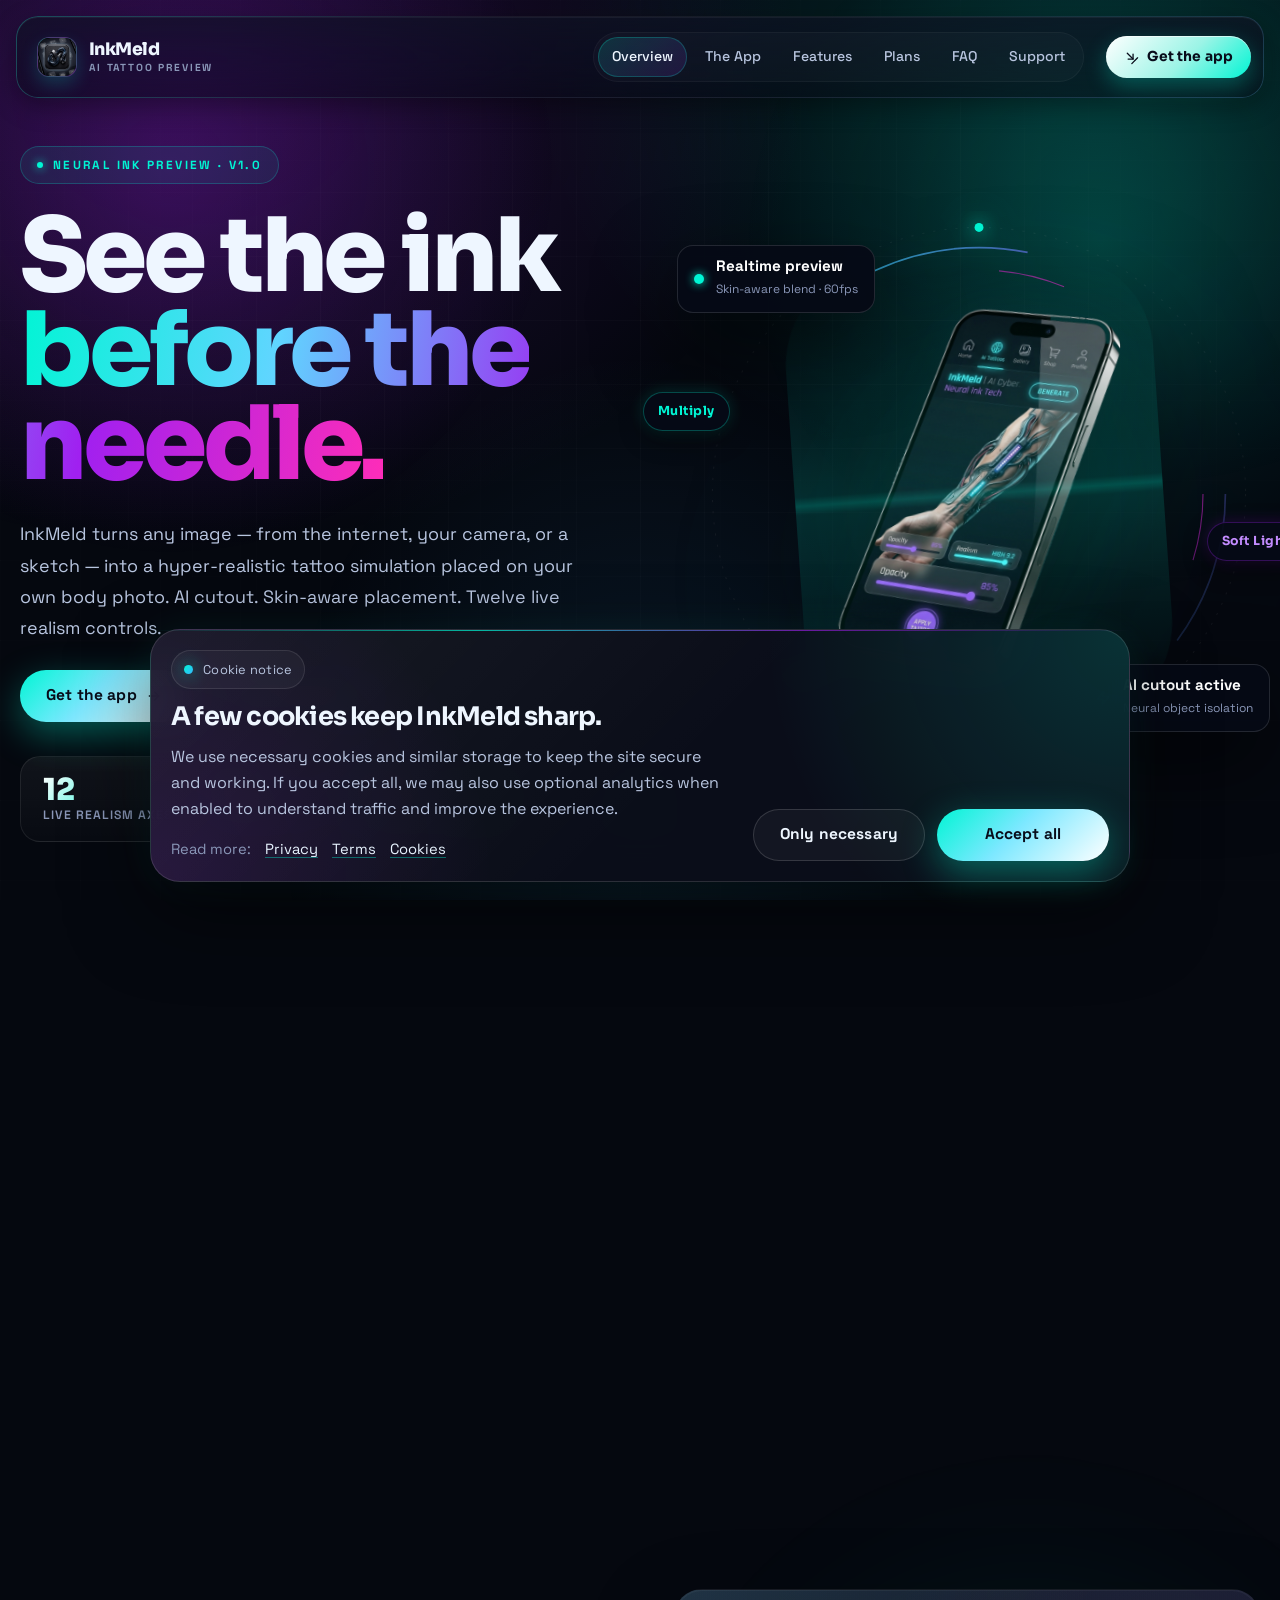
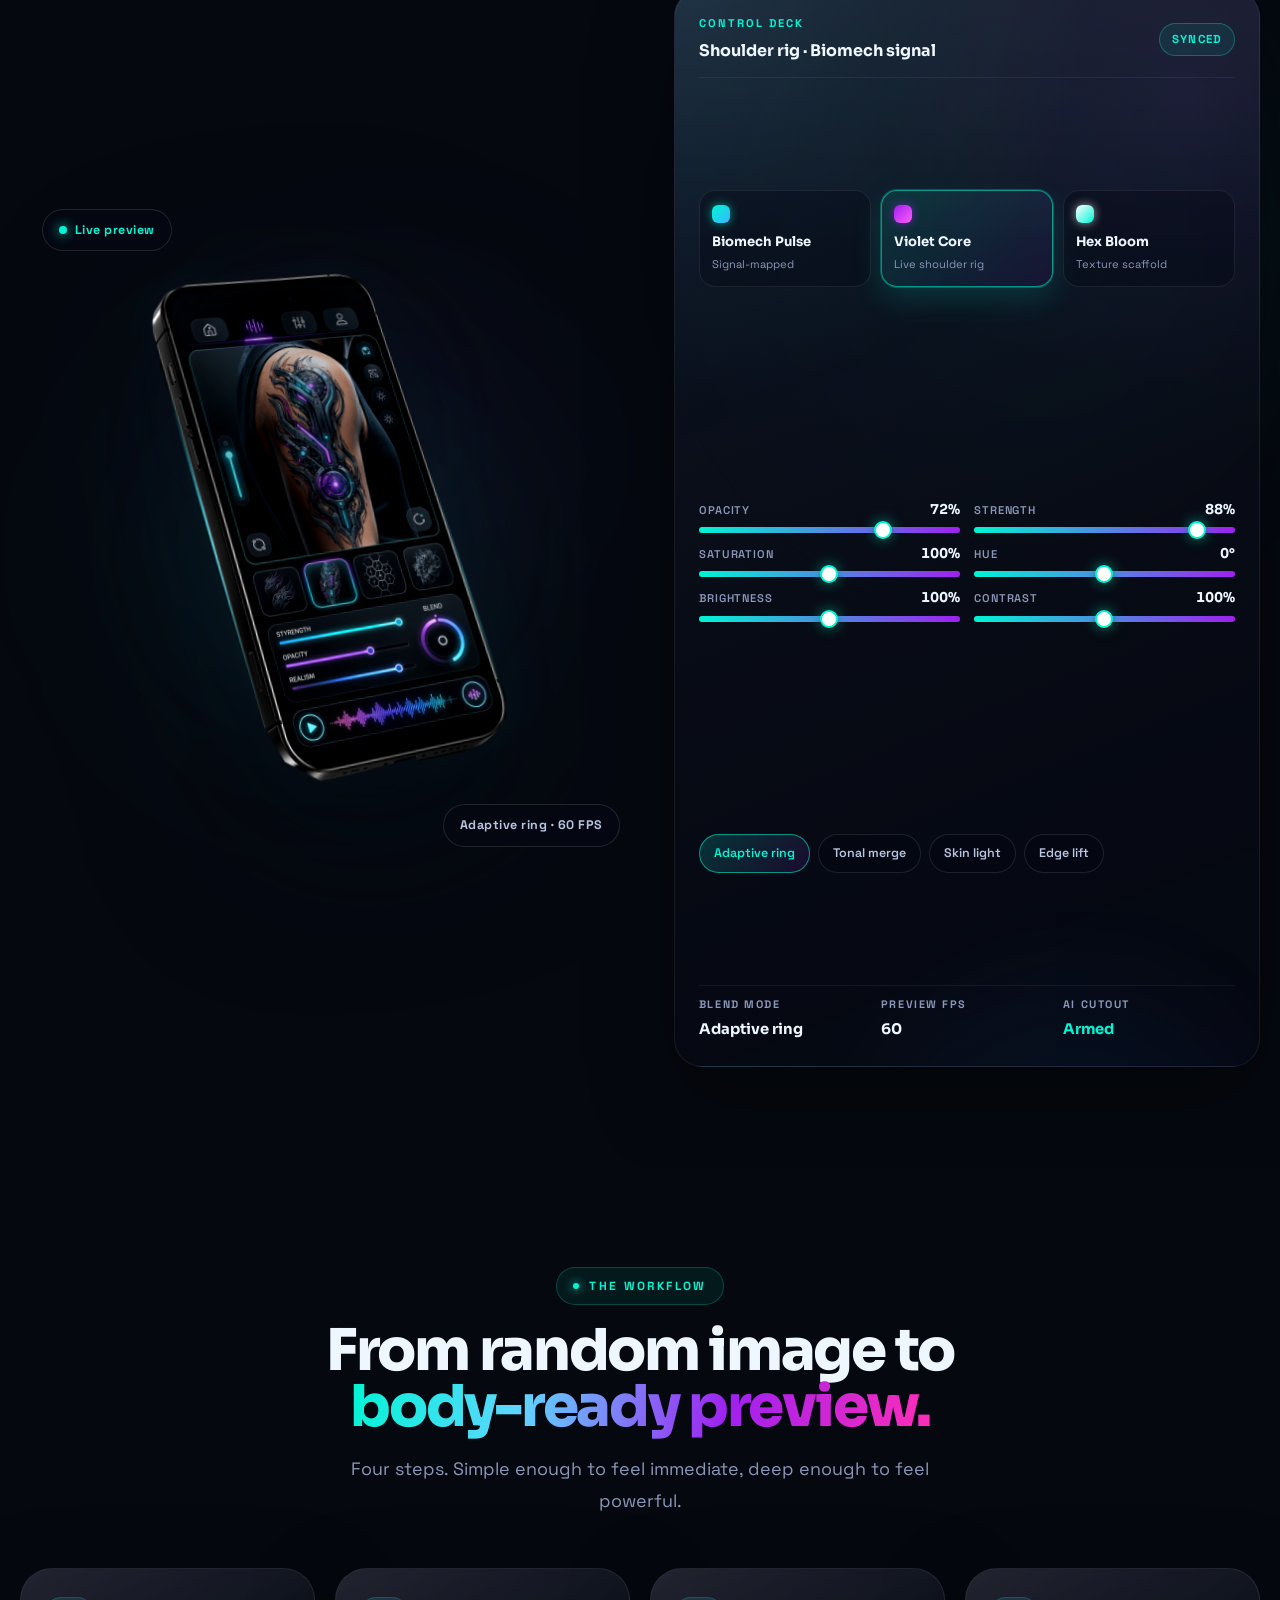
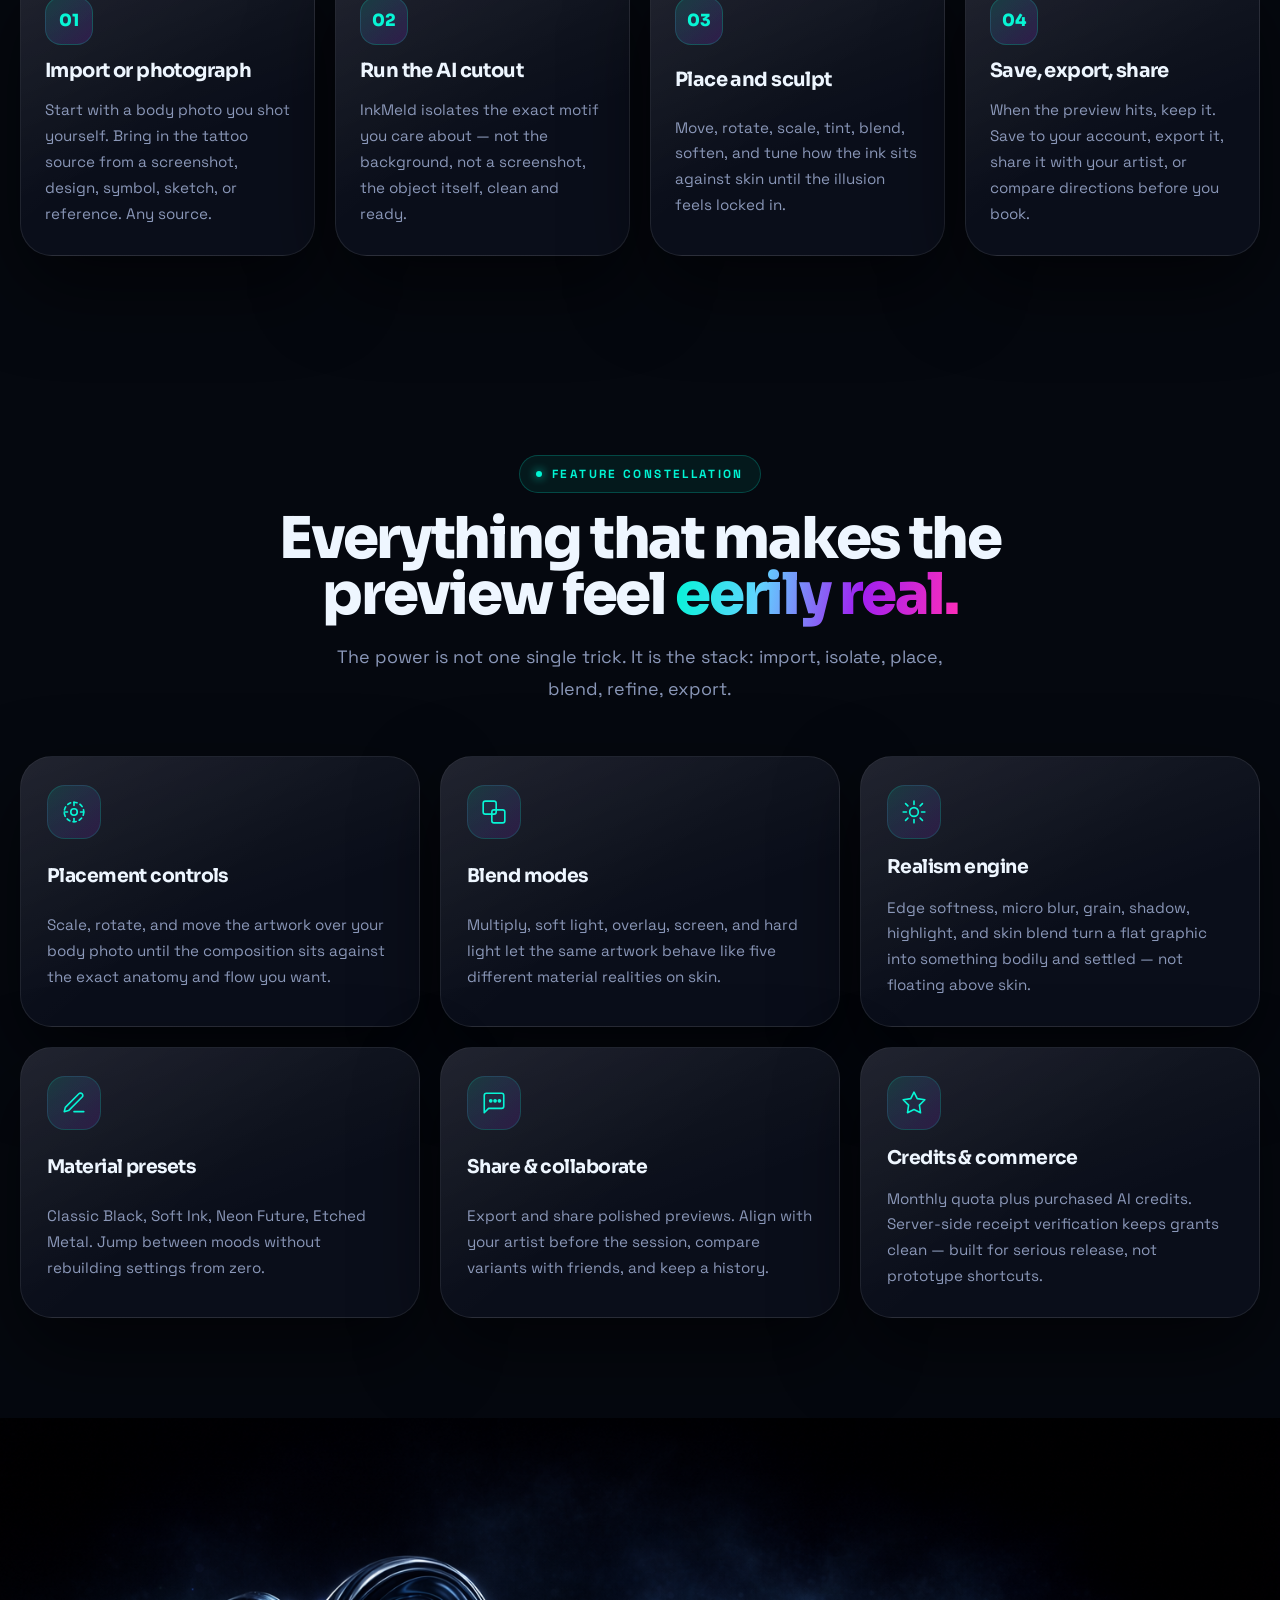
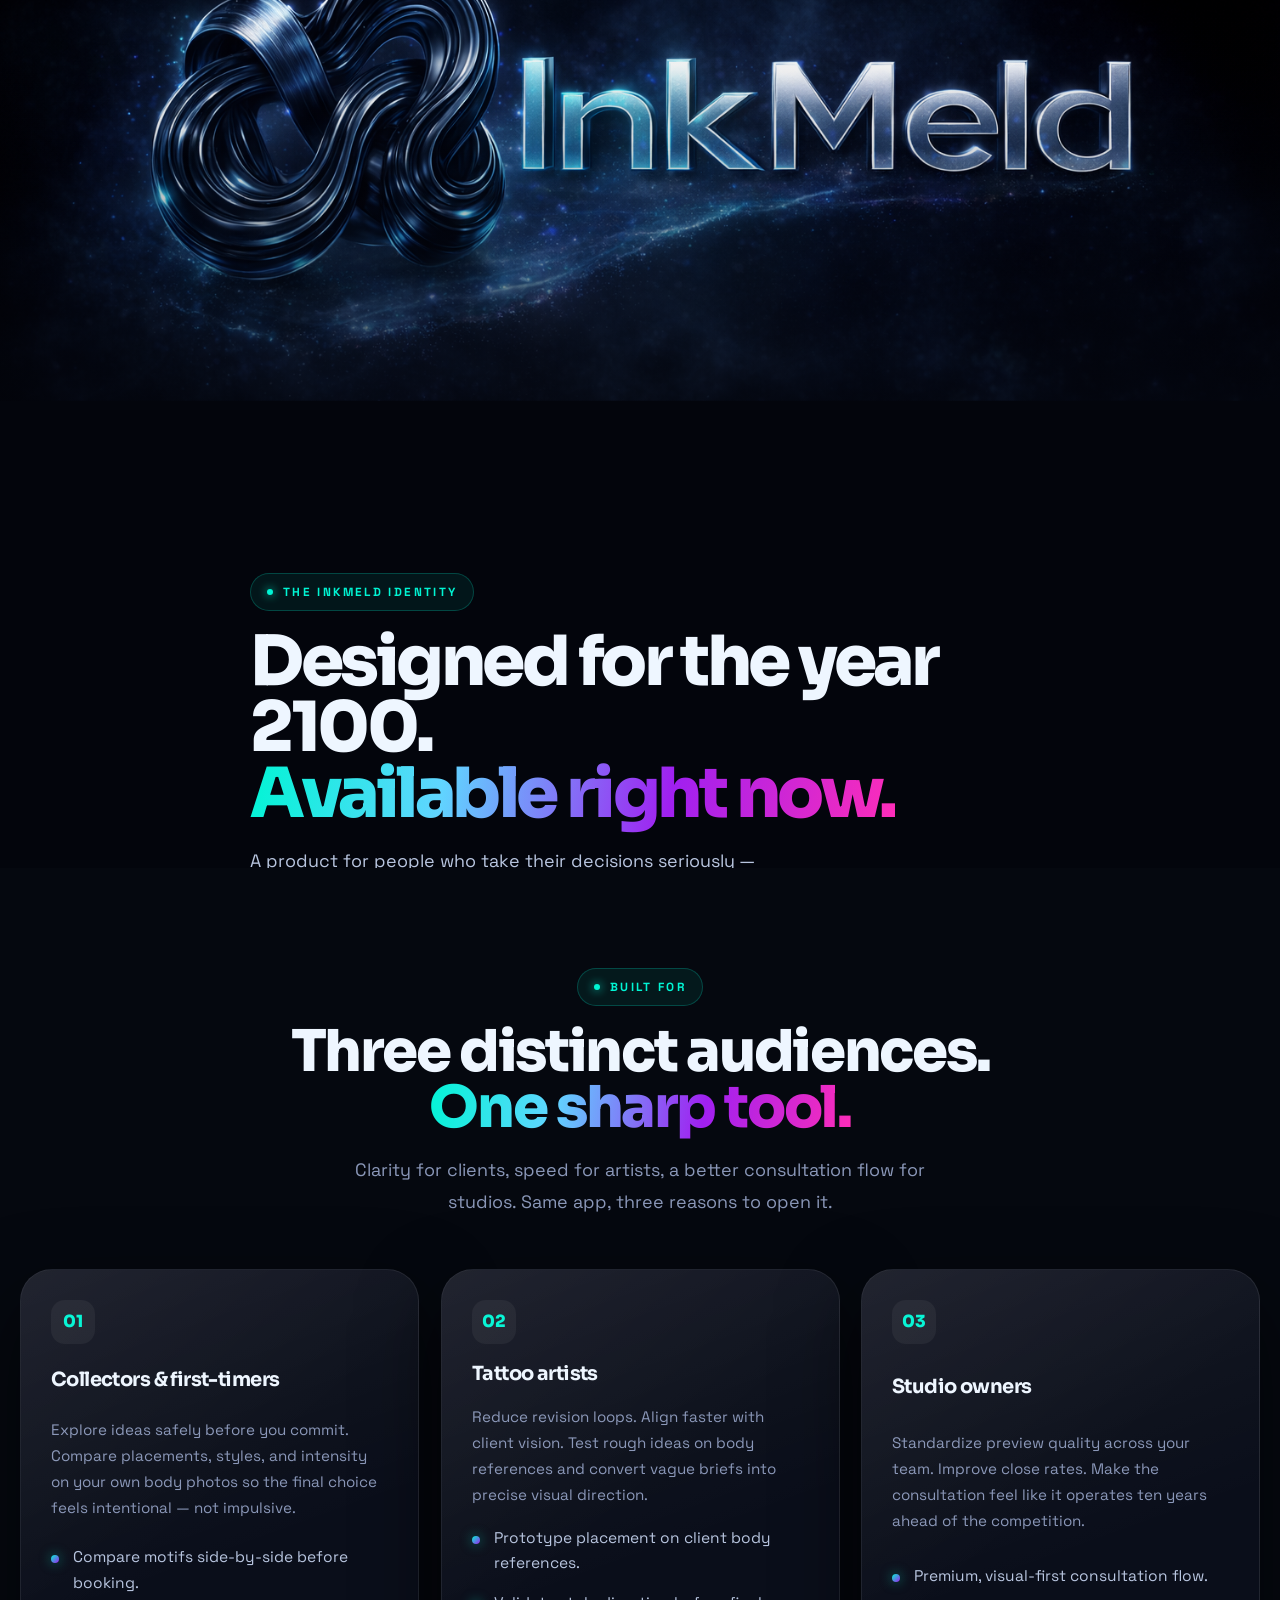
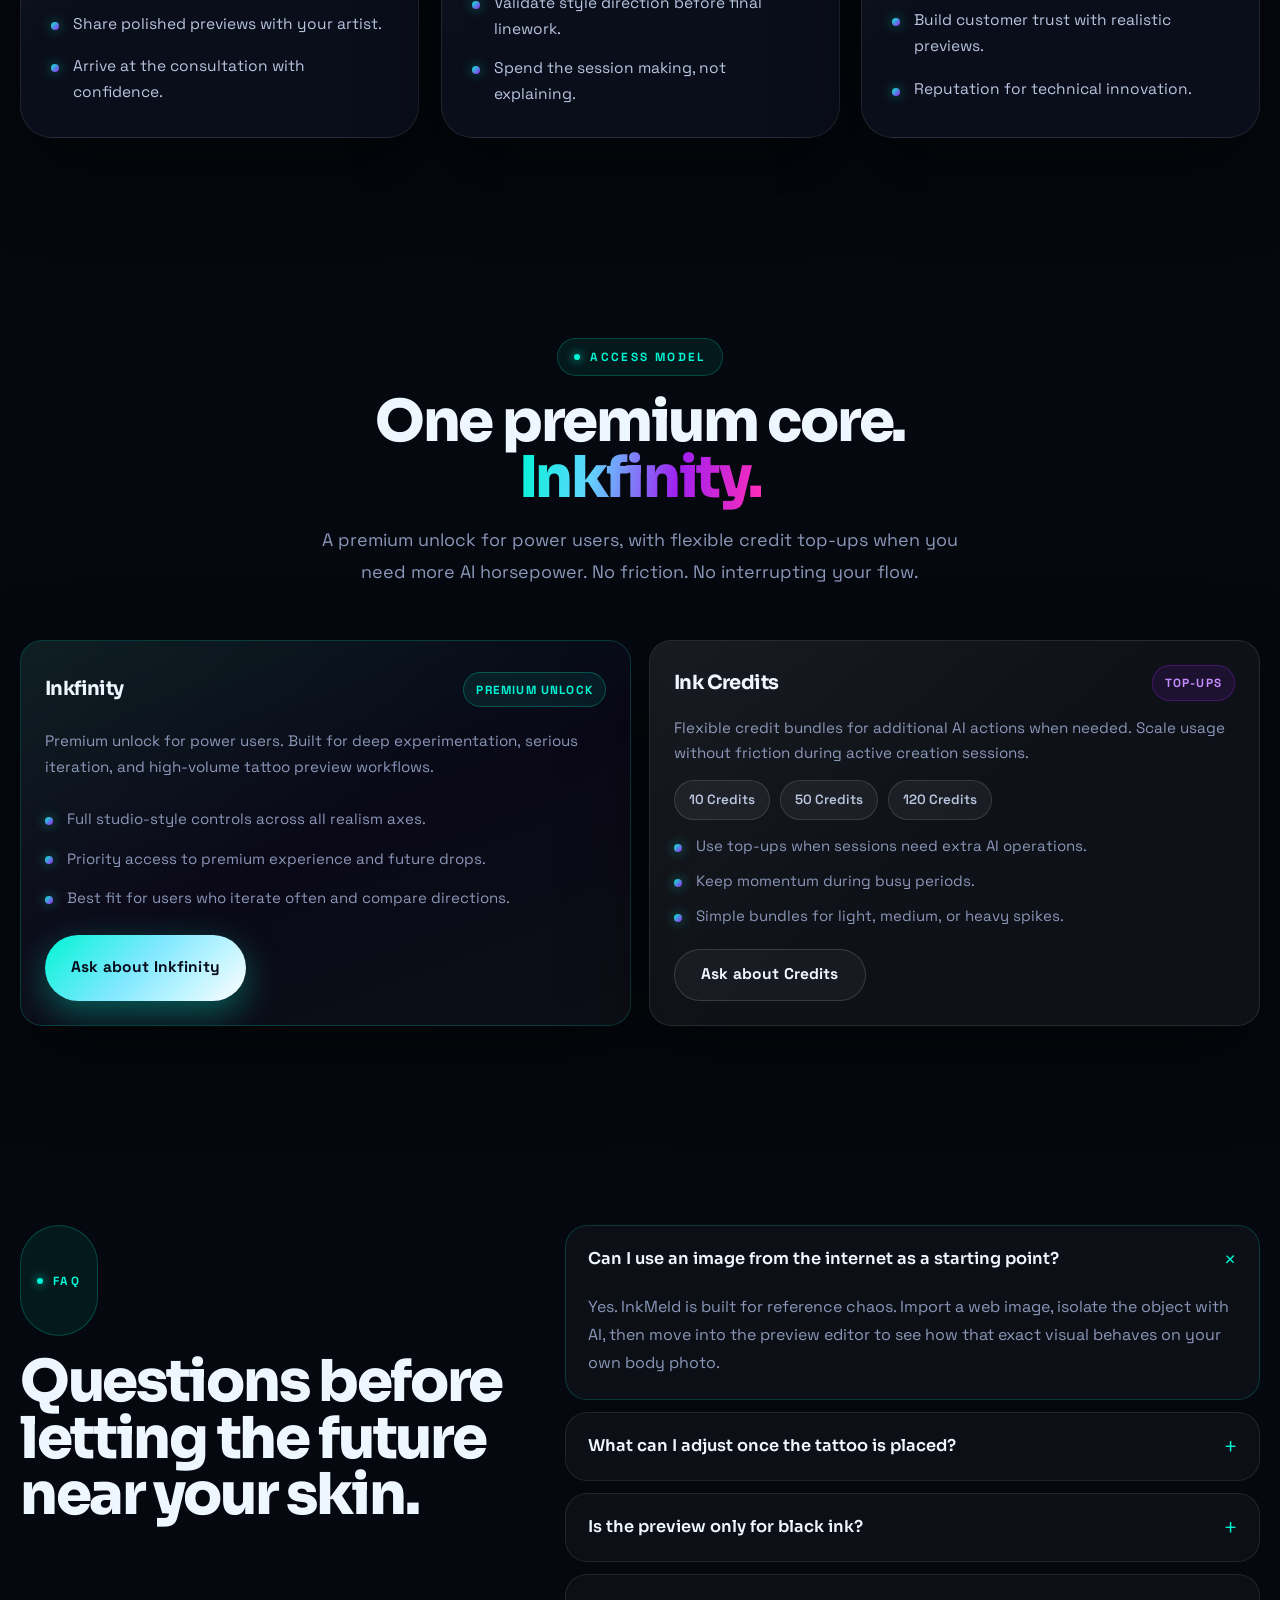
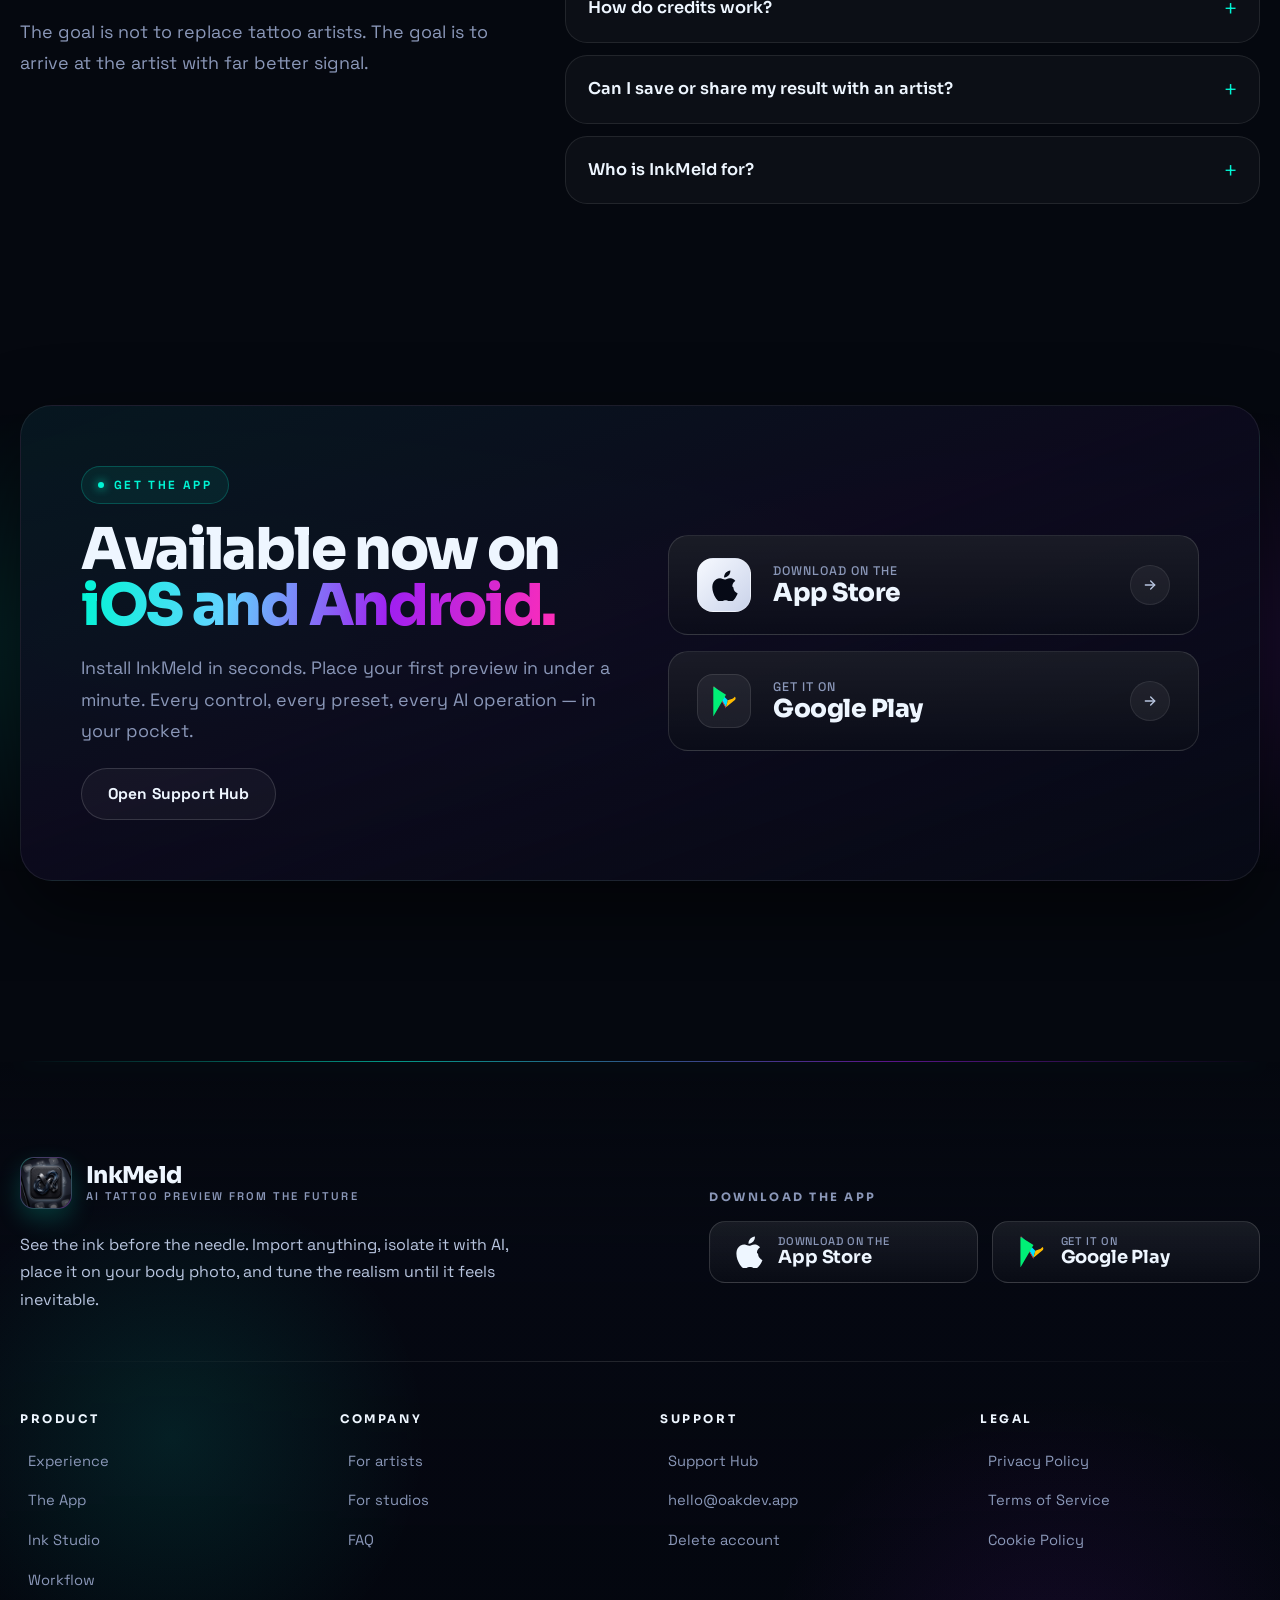
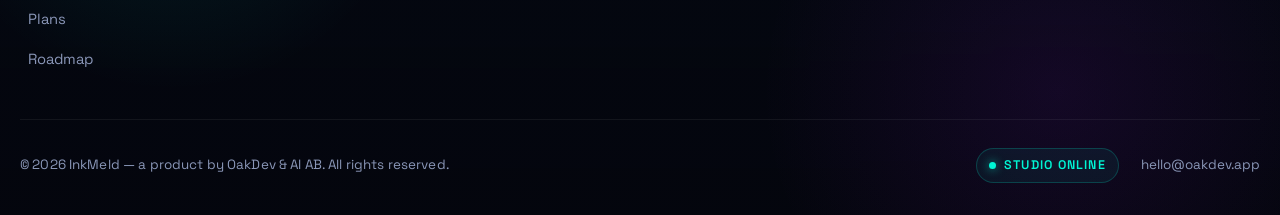
==== commit 53dbc373: "fixing more on the phones and control deck." ====
--- a/index.html
+++ b/index.html
@@ -108,7 +108,7 @@
                 src="/assets/hero-phone-clean.png"
                 alt="InkMeld app showing a cybernetic arm tattoo preview with realism controls"
                 class="hero-device"
-                width="973"
+                width="1024"
                 height="1024"
                 fetchpriority="high"
                 decoding="async"
--- a/css/global.css
+++ b/css/global.css
@@ -778,15 +778,15 @@
 
 .hero-stage-glow {
   position: absolute;
-  inset: 3% 0 2%;
-  border-radius: 42% 58% 48% 52% / 32% 30% 60% 58%;
+  inset: 10% 6% 7%;
+  border-radius: 48% 52% 50% 50% / 42% 40% 58% 56%;
   background:
-    radial-gradient(ellipse 52% 40% at 54% 48%, rgba(84, 238, 255, 0.16) 0%, rgba(0, 245, 212, 0.1) 36%, rgba(56, 182, 255, 0.06) 58%, transparent 78%),
-    radial-gradient(ellipse 34% 48% at 34% 54%, rgba(0, 245, 212, 0.11) 0%, rgba(0, 245, 212, 0.04) 54%, transparent 76%),
-    radial-gradient(ellipse 30% 42% at 70% 46%, rgba(133, 118, 255, 0.1) 0%, transparent 72%);
-  filter: blur(86px);
+    radial-gradient(ellipse 46% 54% at 54% 52%, rgba(84, 238, 255, 0.06) 0%, rgba(0, 245, 212, 0.035) 42%, rgba(34, 118, 156, 0.022) 62%, transparent 82%),
+    radial-gradient(ellipse 44% 34% at 43% 70%, rgba(0, 245, 212, 0.04) 0%, rgba(0, 245, 212, 0.018) 52%, transparent 80%),
+    radial-gradient(ellipse 30% 38% at 68% 42%, rgba(133, 118, 255, 0.045) 0%, transparent 76%);
+  filter: blur(104px);
   mix-blend-mode: screen;
-  opacity: 0.46;
+  opacity: 0.34;
   animation: hero-glow-pulse 10s ease-in-out infinite;
   z-index: 0;
 }
@@ -848,15 +848,15 @@
 }
 
 .hero-device-wrap::before {
-  inset: 5% -5% 8%;
-  border-radius: 44% 56% 46% 54% / 34% 36% 62% 60%;
+  inset: 13% 7% 15%;
+  border-radius: 50% 50% 52% 48% / 42% 40% 58% 56%;
   background:
-    radial-gradient(ellipse 58% 52% at 54% 54%, rgba(86, 234, 255, 0.18) 0%, rgba(0, 245, 212, 0.1) 34%, rgba(25, 95, 142, 0.06) 58%, transparent 80%),
-    radial-gradient(ellipse 24% 46% at 33% 52%, rgba(0, 245, 212, 0.12), transparent 72%),
-    radial-gradient(ellipse 28% 42% at 72% 42%, rgba(156, 92, 255, 0.08), transparent 74%);
-  filter: blur(58px);
+    radial-gradient(ellipse 50% 58% at 52% 54%, rgba(86, 234, 255, 0.09) 0%, rgba(0, 245, 212, 0.045) 40%, rgba(25, 95, 142, 0.025) 62%, transparent 84%),
+    radial-gradient(ellipse 28% 48% at 36% 58%, rgba(0, 245, 212, 0.04), transparent 78%),
+    radial-gradient(ellipse 30% 40% at 70% 42%, rgba(156, 92, 255, 0.035), transparent 78%);
+  filter: blur(72px);
   mix-blend-mode: screen;
-  opacity: 0.66;
+  opacity: 0.42;
   transform: scale(0.98);
   z-index: 0;
 }
@@ -884,7 +884,7 @@
   max-width: 460px;
   height: auto;
   object-fit: contain;
-  filter: drop-shadow(0 36px 70px rgba(0, 0, 0, 0.64)) drop-shadow(0 0 28px rgba(93, 234, 255, 0.08));
+  filter: drop-shadow(0 36px 70px rgba(0, 0, 0, 0.64)) drop-shadow(0 0 18px rgba(93, 234, 255, 0.035));
   animation: hero-float 9s ease-in-out infinite;
 }
 
@@ -3068,26 +3068,26 @@
 .live-demo-stage::before {
   inset: 6% 4% 8%;
   background:
-    radial-gradient(ellipse 46% 34% at 54% 44%, rgba(86, 234, 255, 0.11), transparent 78%),
-    radial-gradient(ellipse 34% 26% at 27% 30%, rgba(160, 32, 240, 0.08), transparent 80%),
-    radial-gradient(ellipse 44% 30% at 58% 76%, rgba(0, 245, 212, 0.07), transparent 82%);
-  filter: blur(116px);
-  opacity: 0.46;
+    radial-gradient(ellipse 46% 34% at 54% 44%, rgba(86, 234, 255, 0.055), transparent 80%),
+    radial-gradient(ellipse 34% 26% at 27% 30%, rgba(160, 32, 240, 0.045), transparent 82%),
+    radial-gradient(ellipse 44% 30% at 58% 76%, rgba(0, 245, 212, 0.035), transparent 84%);
+  filter: blur(132px);
+  opacity: 0.34;
 }
 
 .live-demo-stage::after {
   inset: 18% 12% 16%;
   background:
-    radial-gradient(ellipse 56% 34% at 52% 58%, rgba(104, 225, 255, 0.08), transparent 76%),
+    radial-gradient(ellipse 56% 34% at 52% 58%, rgba(104, 225, 255, 0.04), transparent 78%),
     linear-gradient(180deg, rgba(255,255,255,0.025), rgba(255,255,255,0) 58%);
-  filter: blur(58px);
-  opacity: 0.24;
+  filter: blur(72px);
+  opacity: 0.16;
 }
 
 .live-demo-glow {
   position: absolute;
-  inset: 2% -12% 8%;
-  filter: blur(78px);
+  inset: 8% -3% 10%;
+  filter: blur(96px);
   mix-blend-mode: screen;
   pointer-events: none;
   z-index: 0;
@@ -3095,8 +3095,8 @@
 
 .live-demo-glow--cyan {
   background:
-    radial-gradient(ellipse 48% 44% at 52% 52%, rgba(91, 240, 255, 0.16) 0%, rgba(0, 245, 212, 0.09) 38%, rgba(36, 116, 174, 0.05) 60%, transparent 80%),
-    radial-gradient(ellipse 24% 46% at 36% 58%, rgba(0, 245, 212, 0.08), transparent 74%);
+    radial-gradient(ellipse 46% 52% at 52% 54%, rgba(91, 240, 255, 0.065) 0%, rgba(0, 245, 212, 0.038) 42%, rgba(36, 116, 174, 0.02) 64%, transparent 84%),
+    radial-gradient(ellipse 24% 46% at 37% 59%, rgba(0, 245, 212, 0.032), transparent 78%);
   animation: live-glow-pulse 6s ease-in-out infinite;
 }
 
@@ -3119,7 +3119,7 @@
   grid-template-columns: 1fr;
   width: min(100%, 760px);
   z-index: 1;
-  filter: drop-shadow(0 42px 82px rgba(2, 8, 18, 0.62)) drop-shadow(0 0 24px rgba(91, 240, 255, 0.08));
+  filter: drop-shadow(0 42px 82px rgba(2, 8, 18, 0.62)) drop-shadow(0 0 18px rgba(91, 240, 255, 0.035));
   transform: rotate(-5deg);
   animation: hero-float 9s ease-in-out infinite;
   transition: transform 0.4s ease;
@@ -3133,15 +3133,15 @@
 }
 
 .live-phone-frame::before {
-  inset: 10% 8% 12%;
+  inset: 14% 12% 16%;
   z-index: 0;
-  border-radius: 44% 56% 48% 52% / 34% 36% 62% 60%;
+  border-radius: 50% 50% 52% 48% / 42% 40% 58% 56%;
   background:
-    radial-gradient(ellipse 62% 58% at 50% 54%, rgba(90, 240, 255, 0.18) 0%, rgba(0, 245, 212, 0.1) 38%, rgba(45, 122, 180, 0.05) 61%, transparent 82%),
-    radial-gradient(ellipse 28% 50% at 32% 58%, rgba(0, 245, 212, 0.12), transparent 74%),
-    radial-gradient(ellipse 30% 42% at 68% 40%, rgba(160, 32, 240, 0.07), transparent 76%);
-  filter: blur(46px);
-  opacity: 0.64;
+    radial-gradient(ellipse 54% 60% at 50% 55%, rgba(90, 240, 255, 0.085) 0%, rgba(0, 245, 212, 0.045) 40%, rgba(45, 122, 180, 0.022) 64%, transparent 84%),
+    radial-gradient(ellipse 30% 48% at 34% 59%, rgba(0, 245, 212, 0.035), transparent 78%),
+    radial-gradient(ellipse 30% 40% at 67% 42%, rgba(160, 32, 240, 0.03), transparent 78%);
+  filter: blur(68px);
+  opacity: 0.44;
 }
 
 .live-phone-frame::after {
